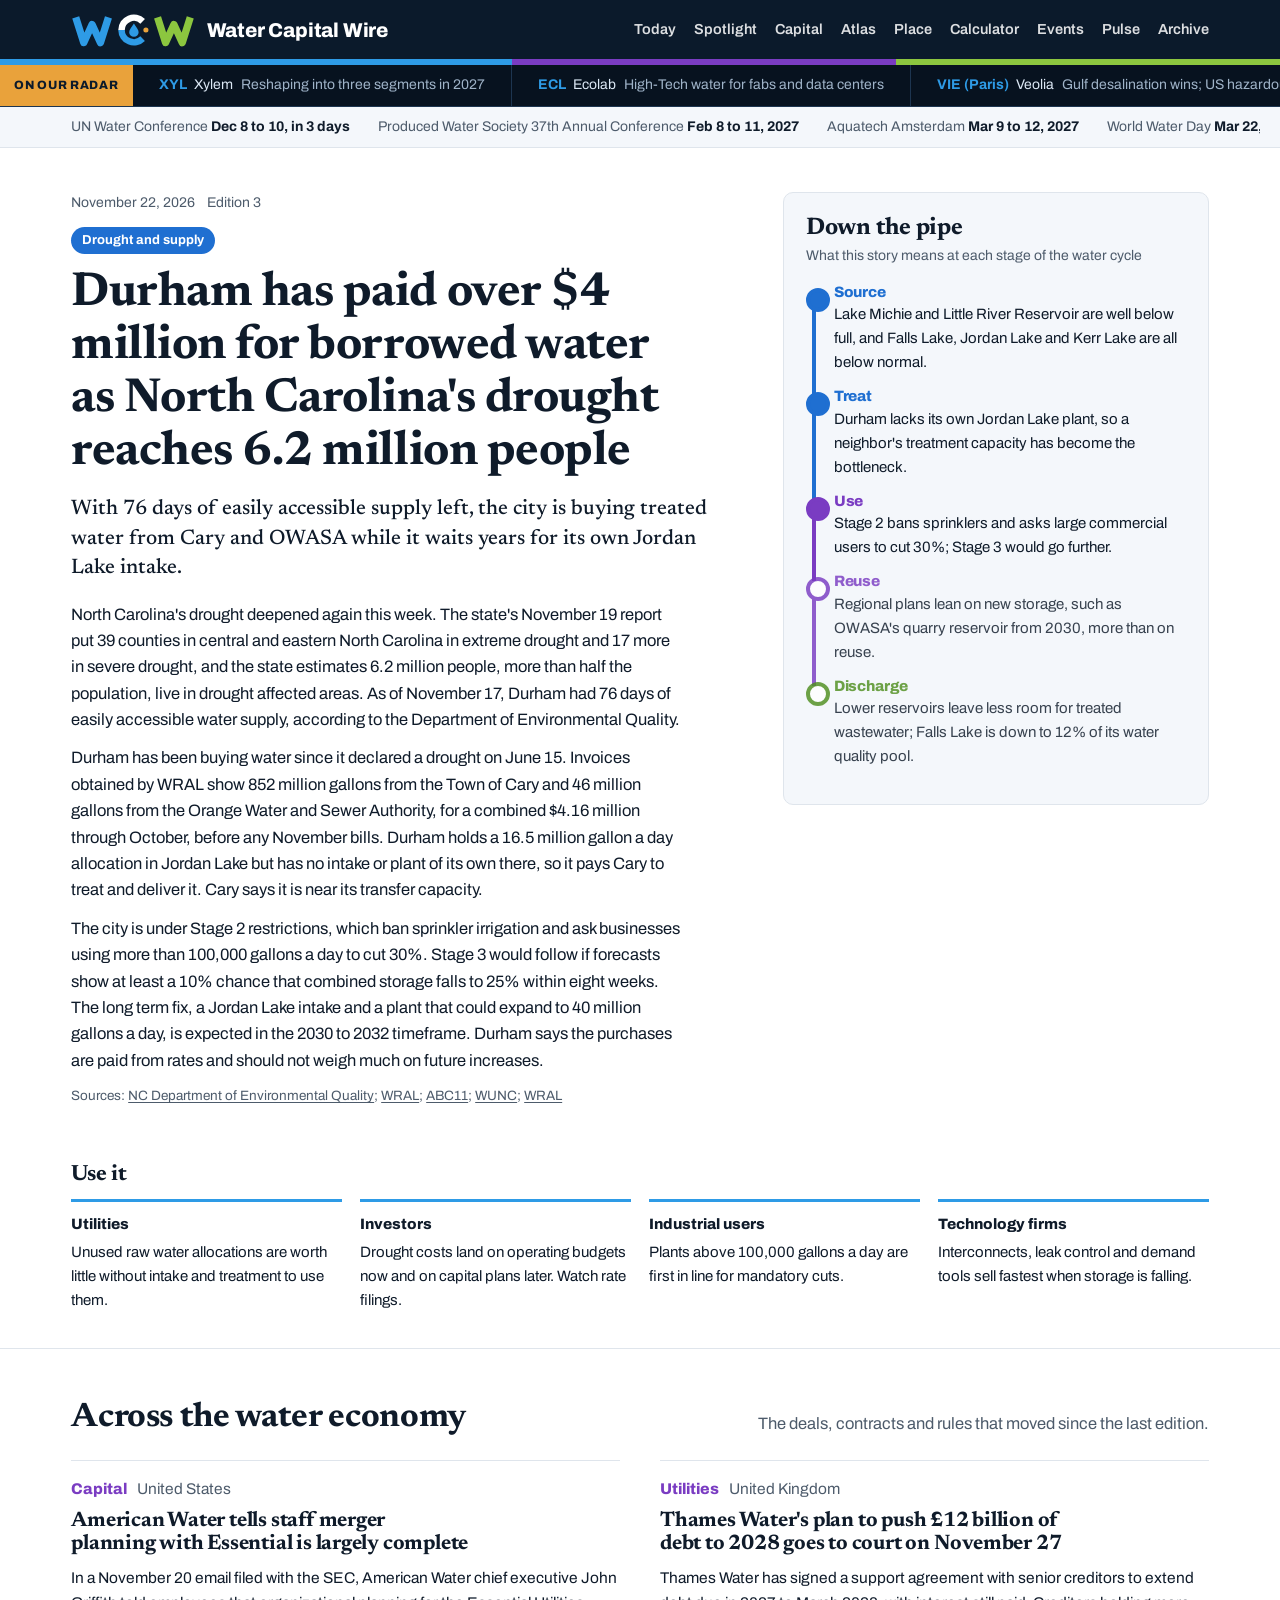
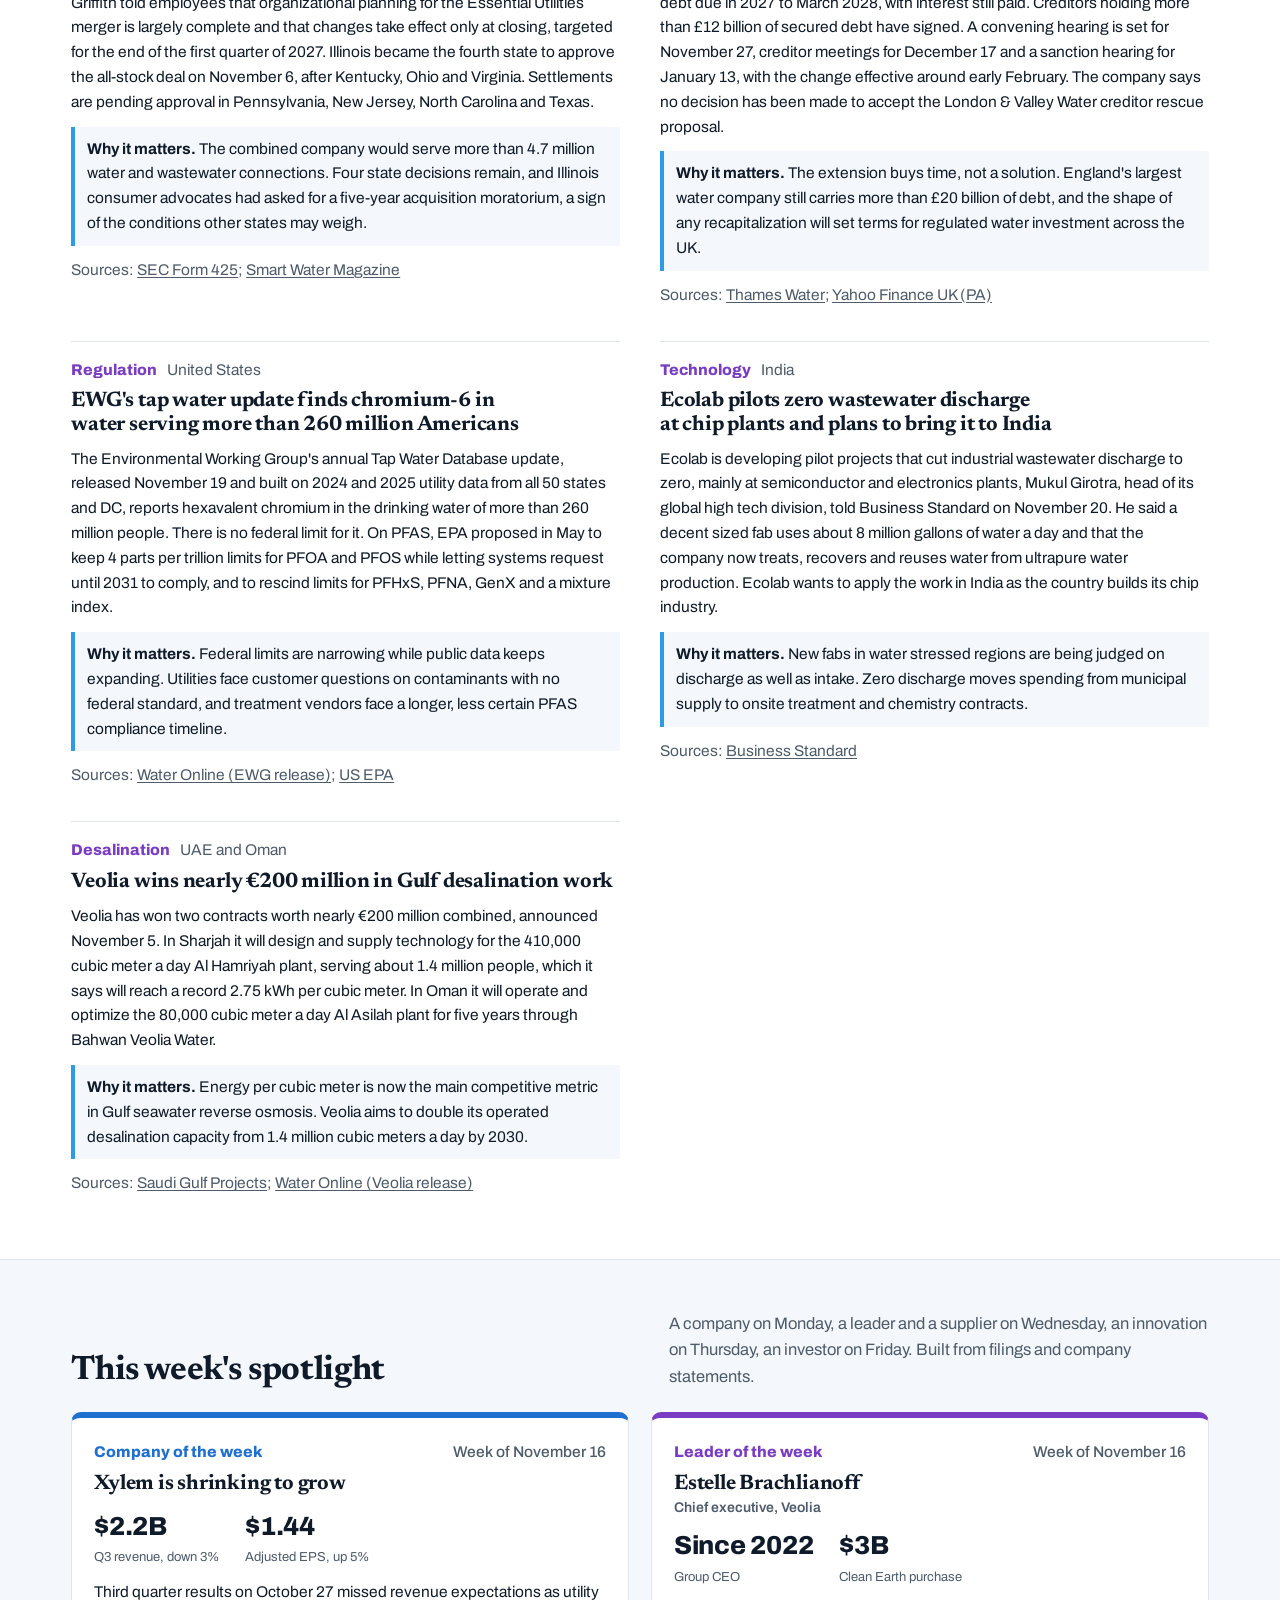
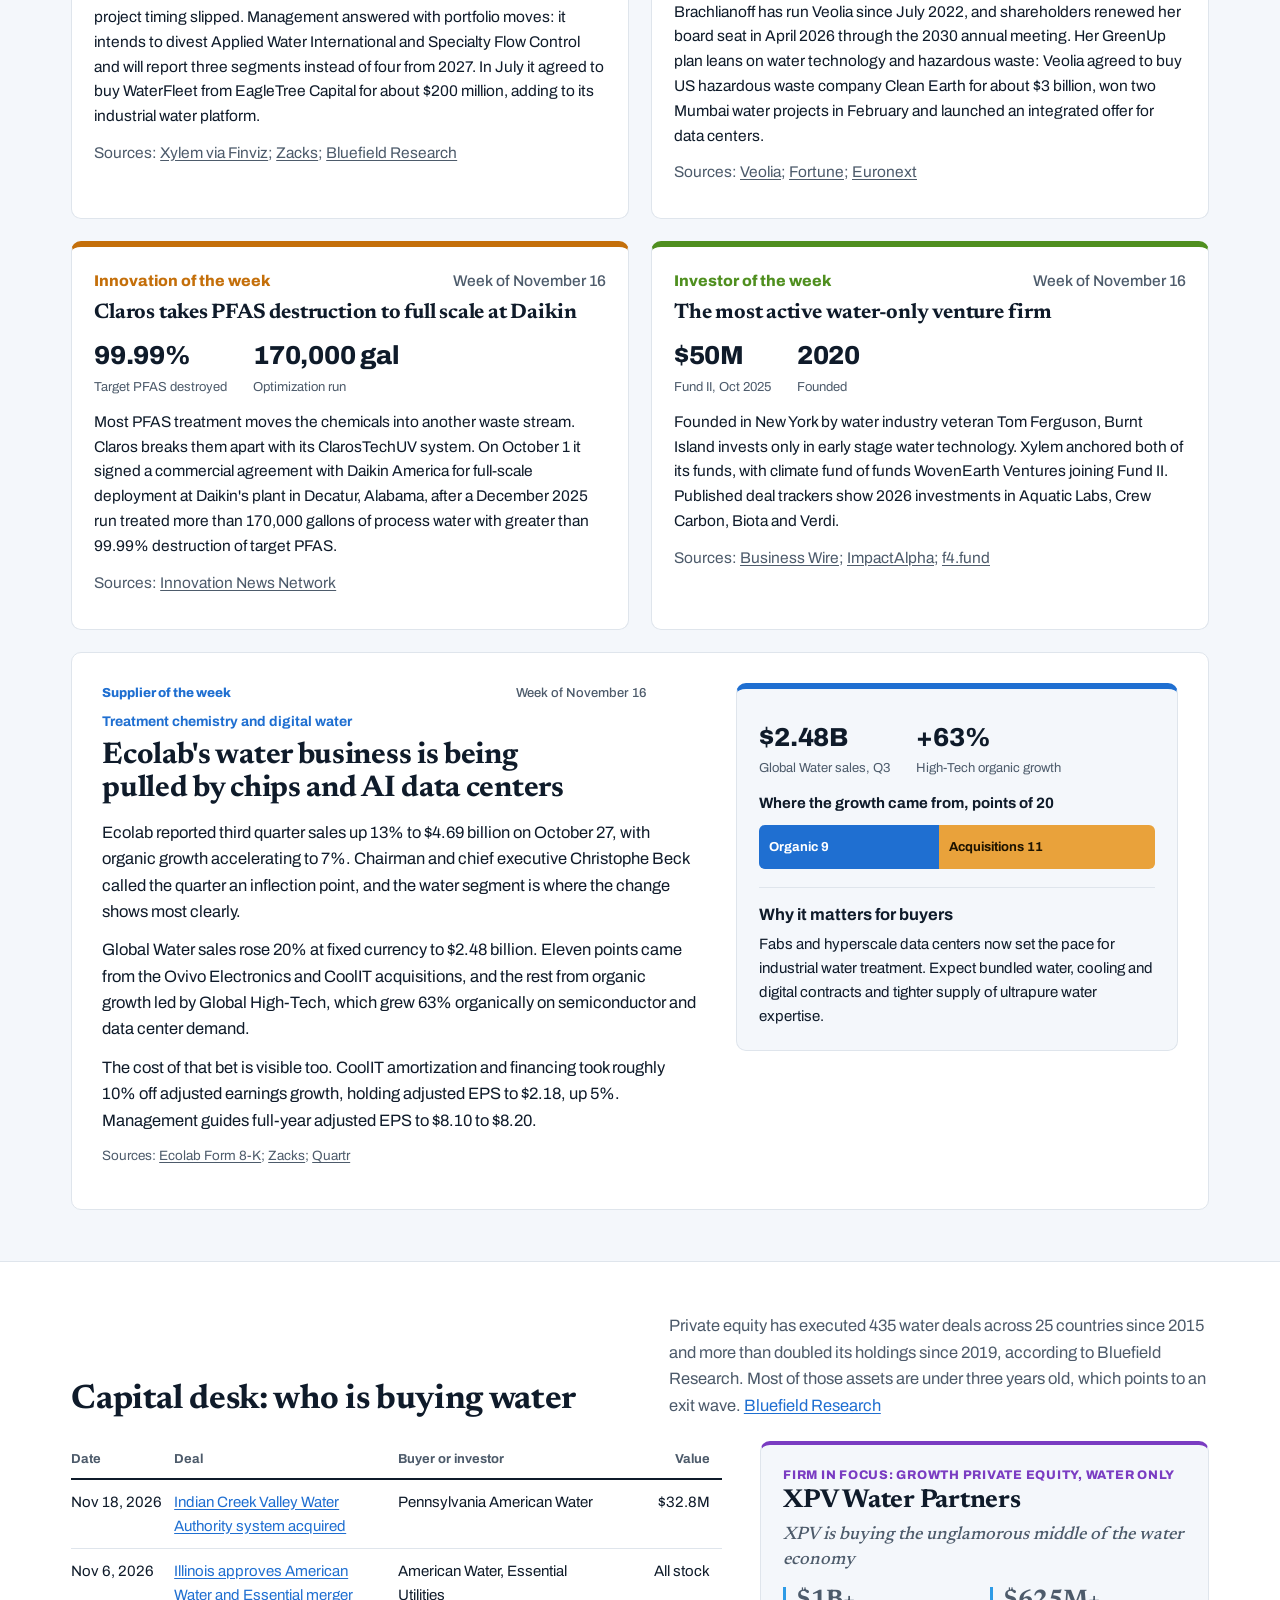
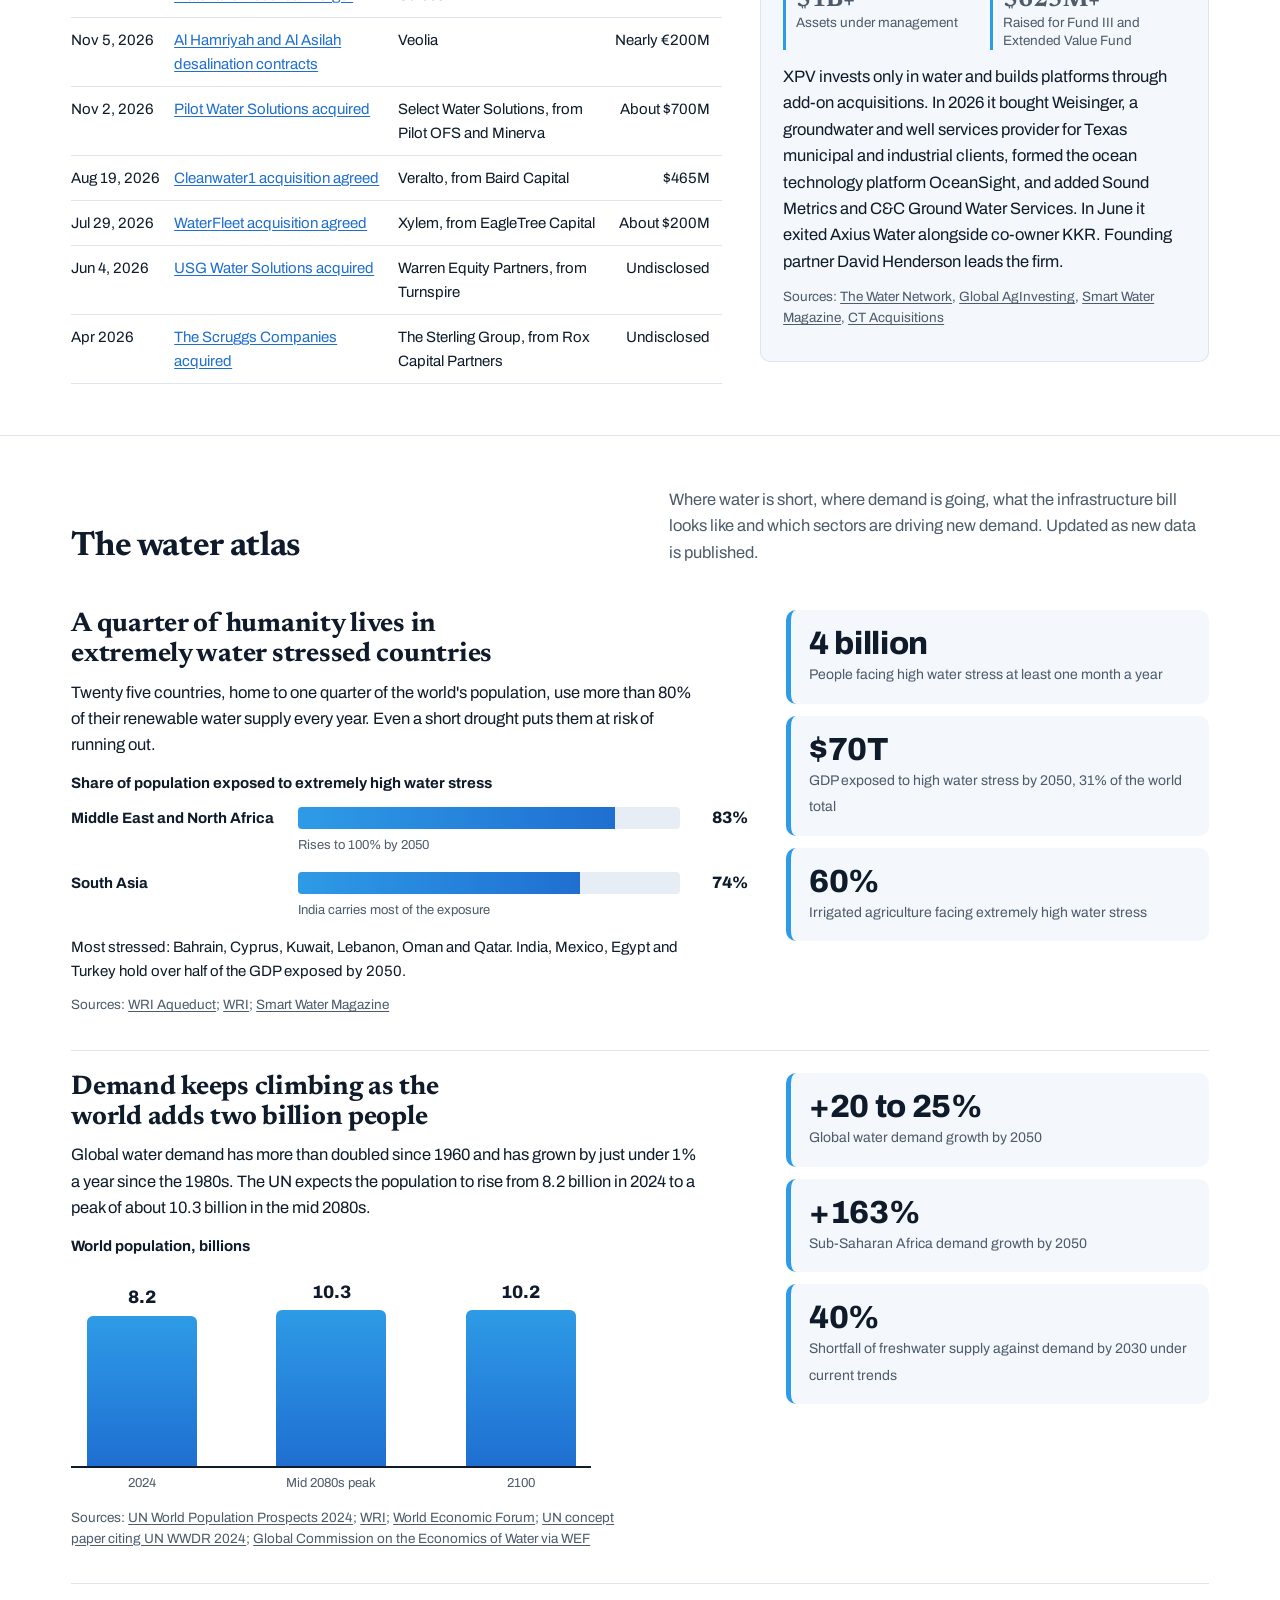
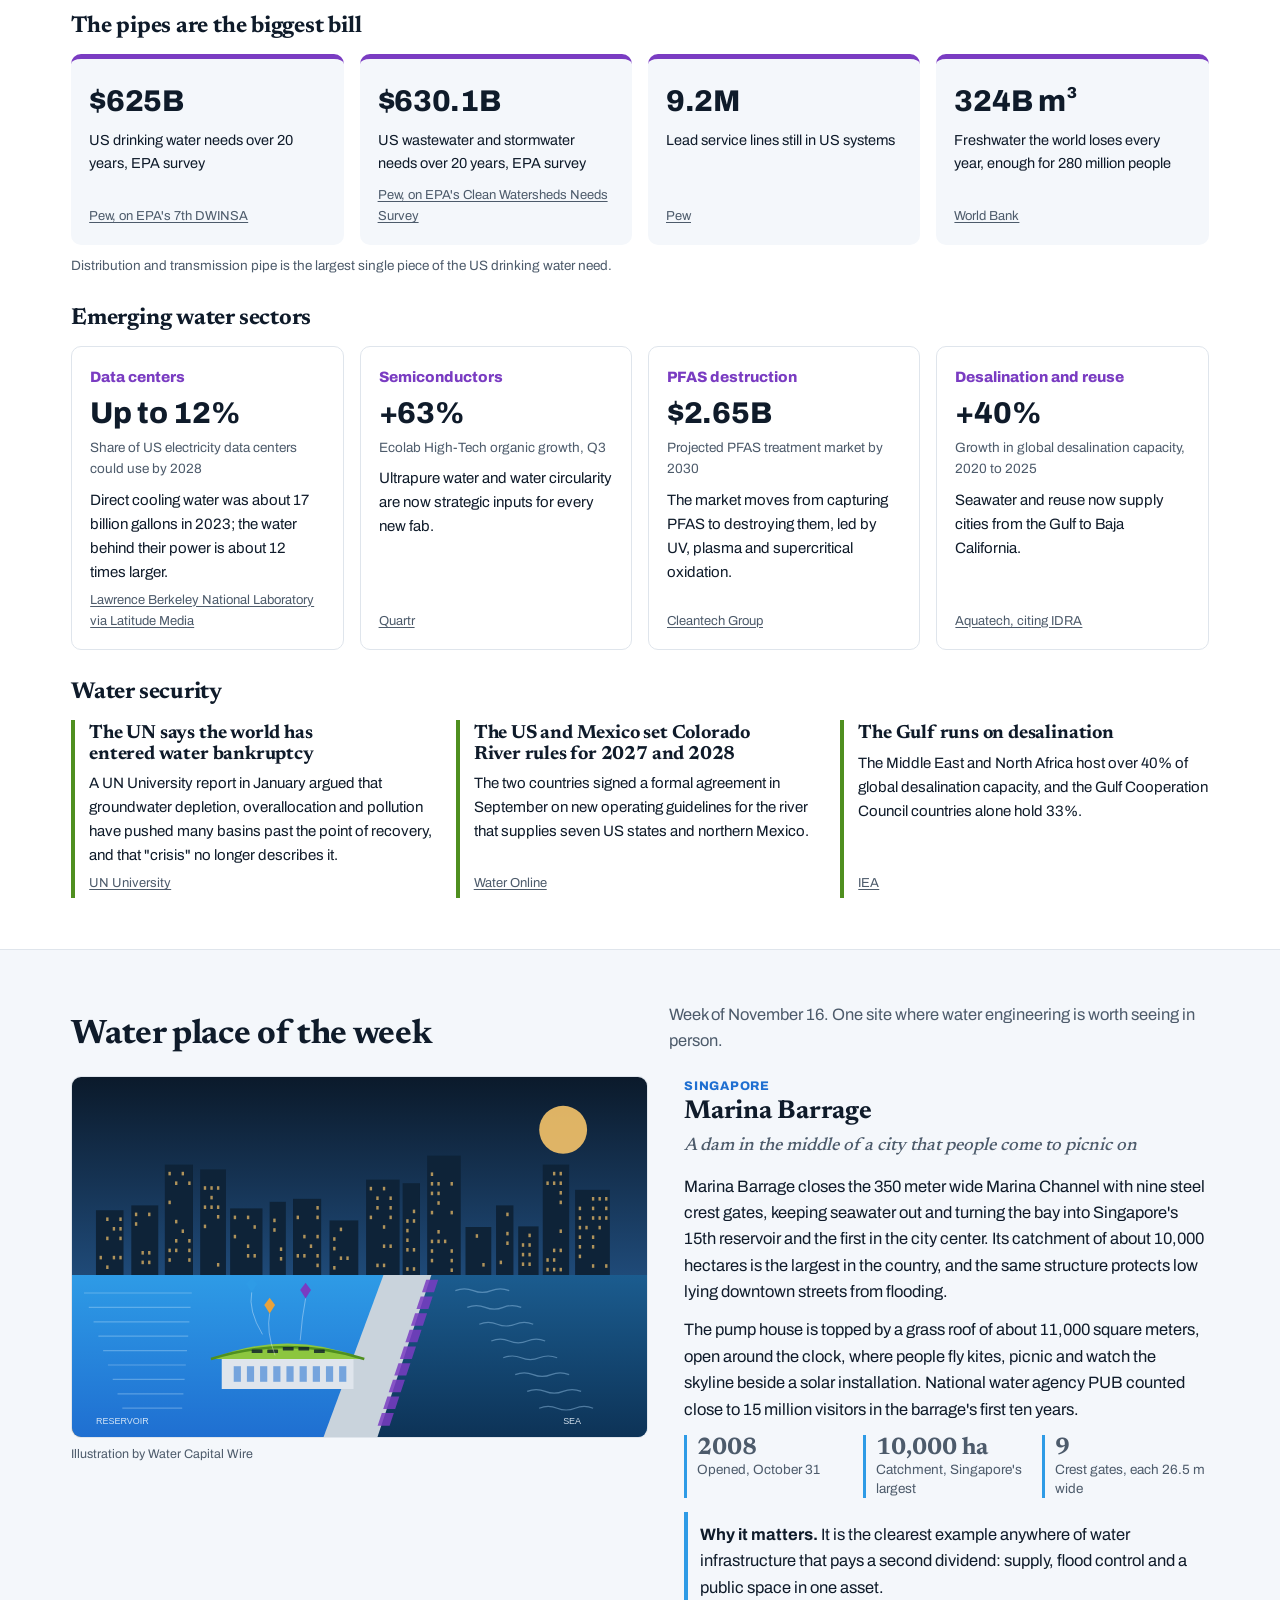
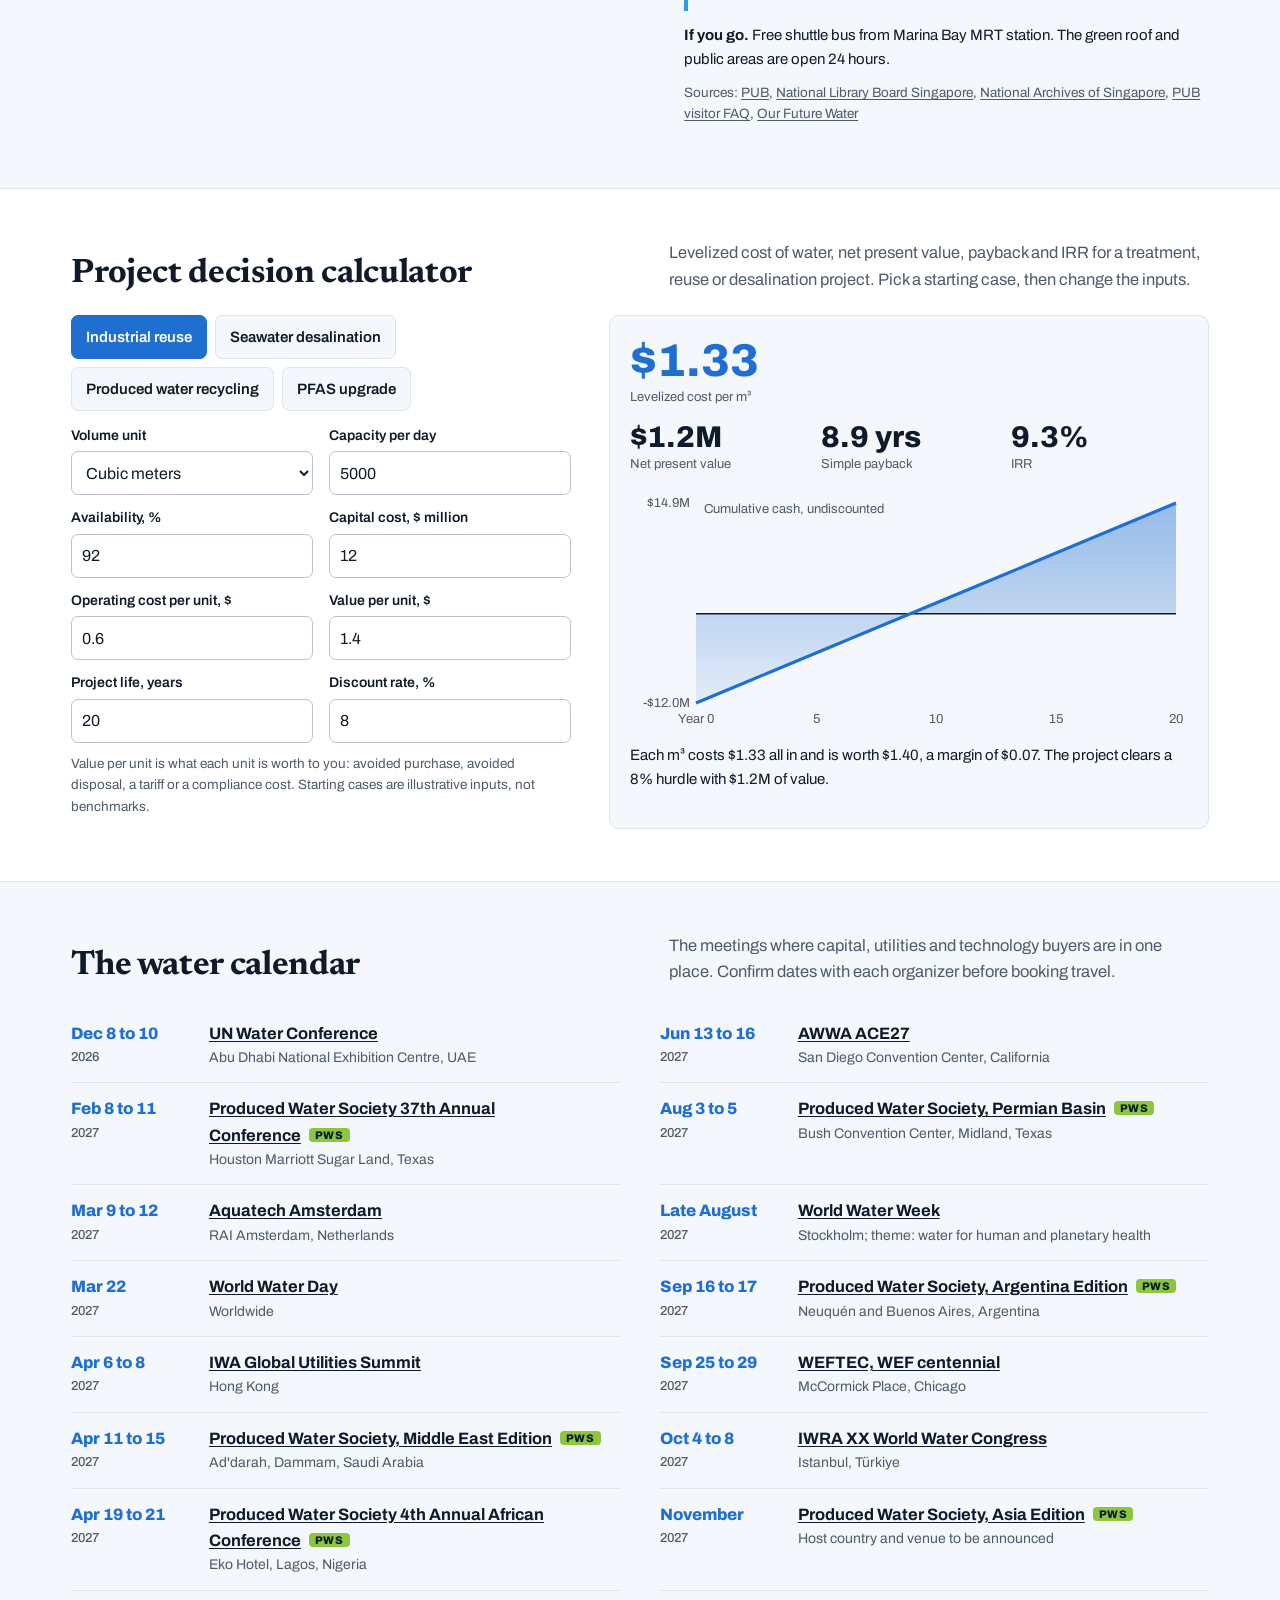
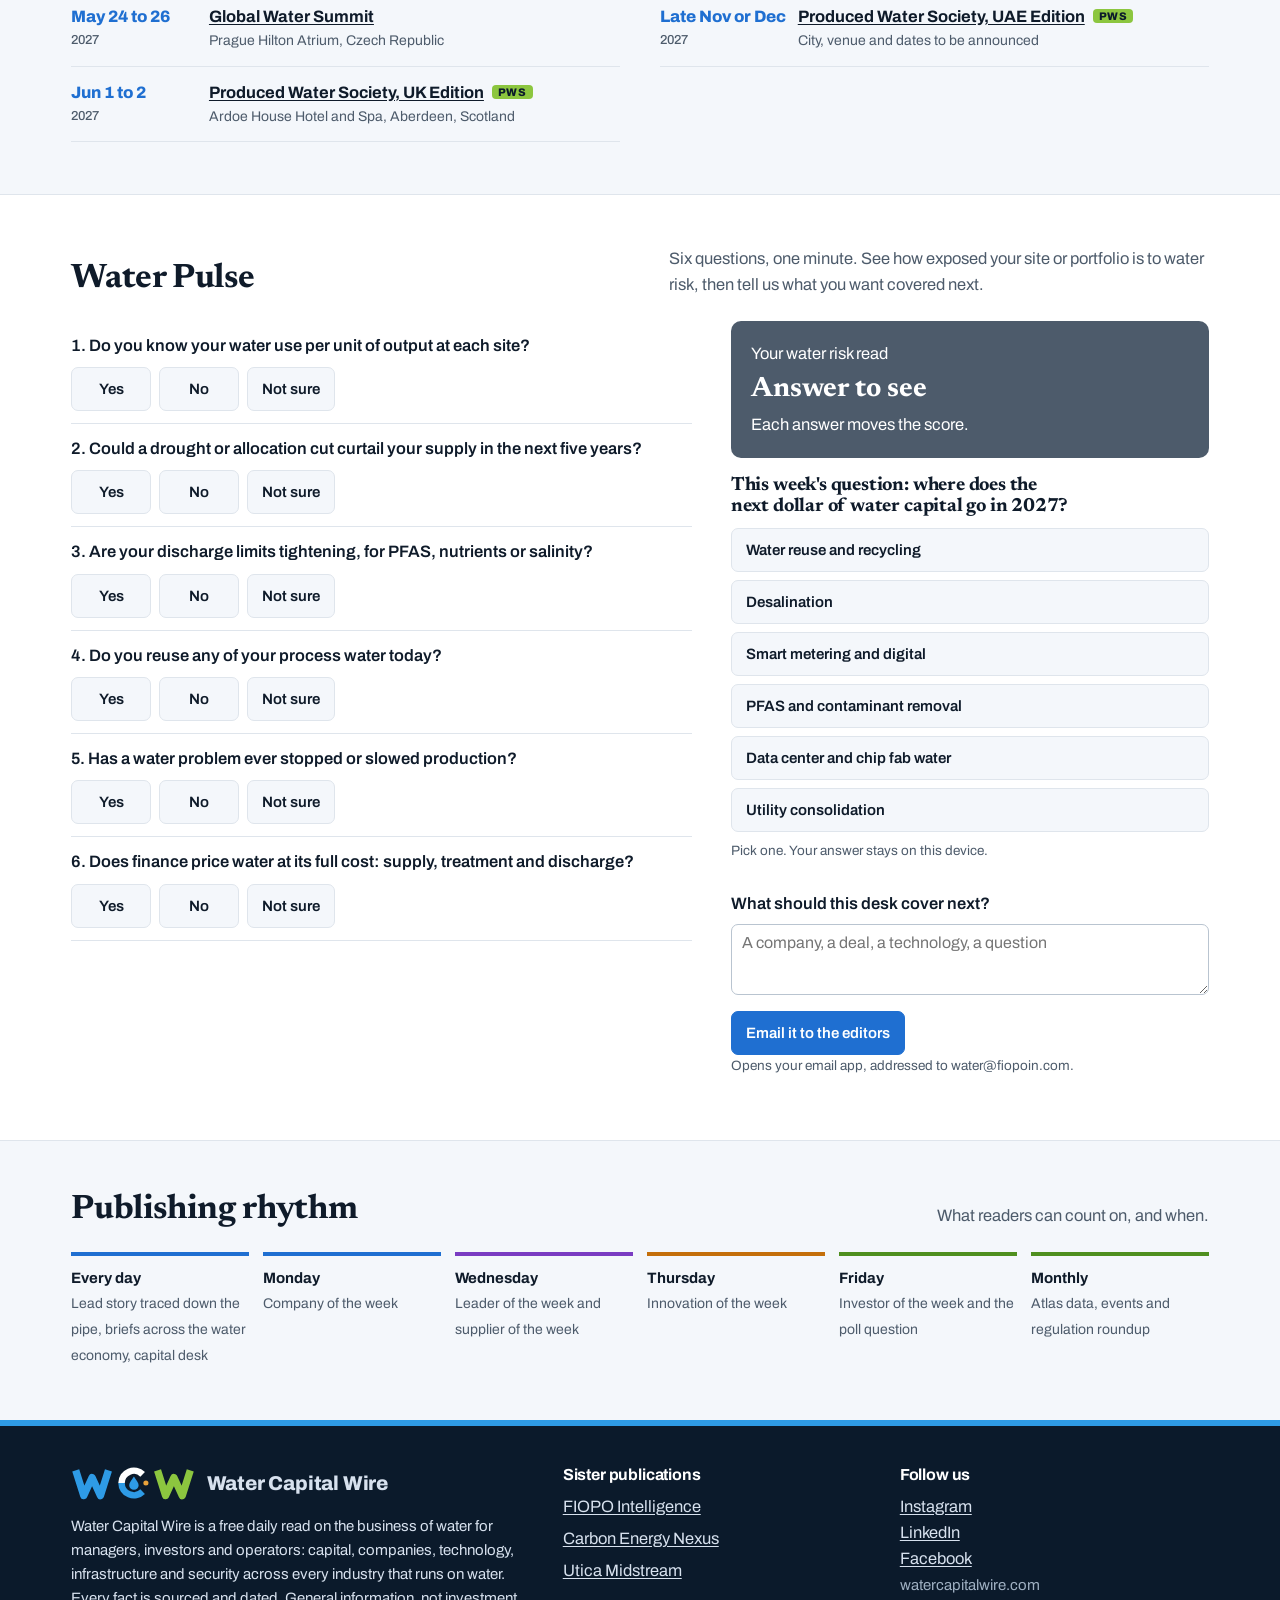
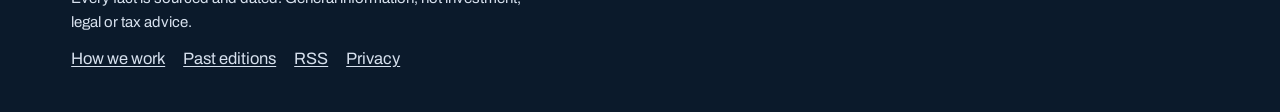
==== index.html @ 19c0c33d "Edition 2026-11-22: North Carolina drought and Durham's borrowed water Co-Authored-By: Claude Opus 5" ====
<!DOCTYPE html>
<html lang="en">
<head>
<meta charset="utf-8">
<meta name="viewport" content="width=device-width, initial-scale=1">
<meta http-equiv="Content-Security-Policy" content="default-src 'self'; script-src 'self'; style-src 'self' 'unsafe-inline'; img-src 'self' data:; font-src 'self'; connect-src 'self'; object-src 'none'; base-uri 'self'; form-action 'self' mailto:; upgrade-insecure-requests">
<meta name="referrer" content="strict-origin-when-cross-origin">
<title>Water Capital Wire: Water Business News, Capital, Technology and Water Security</title>
<meta name="description" content="North Carolina&#39;s drought now reaches 6.2 million people. Durham had 76 days of easily accessible water on November 17 and has paid more than $4 million for 898 million gallons bought from Cary and OWASA, because it has no plant of its own on Jordan Lake.">
<meta name="robots" content="index, follow, max-image-preview:large">
<link rel="canonical" href="https://watercapitalwire.com/">


<meta name="theme-color" content="#0b1a2b">
<meta property="og:type" content="article">
<meta property="og:site_name" content="Water Capital Wire">
<meta property="og:title" content="Durham has paid over $4 million for borrowed water as North Carolina&#39;s drought reaches 6.2 million people">
<meta property="og:description" content="North Carolina&#39;s drought now reaches 6.2 million people. Durham had 76 days of easily accessible water on November 17 and has paid more than $4 million for 898 million gallons bought from Cary and OWASA, because it has no plant of its own on Jordan Lake.">
<meta property="og:url" content="https://watercapitalwire.com/">
<meta property="og:image" content="https://watercapitalwire.com/social/2026-11-22.png">
<meta property="og:image:width" content="1080"><meta property="og:image:height" content="1350">
<meta property="article:published_time" content="2026-11-22T04:17:00-06:00">
<meta name="twitter:card" content="summary_large_image">
<meta name="twitter:title" content="Durham has paid over $4 million for borrowed water as North Carolina&#39;s drought reaches 6.2 million people">
<meta name="twitter:description" content="North Carolina&#39;s drought now reaches 6.2 million people. Durham had 76 days of easily accessible water on November 17 and has paid more than $4 million for 898 million gallons bought from Cary and OWASA, because it has no plant of its own on Jordan Lake.">
<meta name="twitter:image" content="https://watercapitalwire.com/social/2026-11-22.png">
<link rel="icon" type="image/svg+xml" href="brand/wcw-icon.svg">
<link rel="apple-touch-icon" href="brand/wcw-icon-180.png">
<link rel="alternate" type="application/rss+xml" title="Water Capital Wire" href="feed.xml">
<link rel="preload" href="assets/fonts/newsreader-latin-700-normal.woff2" as="font" type="font/woff2" crossorigin>
<link rel="preload" href="assets/fonts/archivo-latin-400-normal.woff2" as="font" type="font/woff2" crossorigin>
<link rel="stylesheet" href="assets/style.css?v=f85b350a">

<script type="application/ld+json">{"@context": "https://schema.org", "@graph": [{"@type": "NewsMediaOrganization", "@id": "https://watercapitalwire.com/#org", "name": "Water Capital Wire", "url": "https://watercapitalwire.com/", "logo": {"@type": "ImageObject", "url": "https://watercapitalwire.com/brand/wcw-icon-512.png", "width": 512, "height": 512}, "description": "A free daily read on the business of water for managers, investors and operators: capital, companies, technology, infrastructure and water security, with every fact sourced and dated.", "sameAs": ["https://www.instagram.com/watercapitalwire/", "https://www.linkedin.com/company/watercapitalwire/", "https://www.facebook.com/1468106023047747"]}, {"@type": "NewsArticle", "@id": "https://watercapitalwire.com/#article", "headline": "Durham has paid over $4 million for borrowed water as North Carolina's drought reaches 6.2 million people", "description": "North Carolina's drought now reaches 6.2 million people. Durham had 76 days of easily accessible water on November 17 and has paid more than $4 million for 898 million gallons bought from Cary and OWASA, because it has no plant of its own on Jordan Lake.", "url": "https://watercapitalwire.com/", "mainEntityOfPage": "https://watercapitalwire.com/", "image": ["https://watercapitalwire.com/social/2026-11-22.png"], "datePublished": "2026-11-22T04:17:00-06:00", "dateModified": "2026-11-22T04:17:00-06:00", "inLanguage": "en-US", "isAccessibleForFree": true, "articleSection": ["Drought and supply", "Capital", "Utilities", "Regulation", "Technology", "Desalination"], "author": {"@id": "https://watercapitalwire.com/#org"}, "publisher": {"@id": "https://watercapitalwire.com/#org"}}, {"@type": "Person", "name": "Estelle Brachlianoff", "jobTitle": "Chief executive, Veolia"}, {"@type": "WebSite", "@id": "https://watercapitalwire.com/#site", "name": "Water Capital Wire", "url": "https://watercapitalwire.com/", "publisher": {"@id": "https://watercapitalwire.com/#org"}, "inLanguage": "en-US"}]}</script>
</head>
<body>
<a class="skip" href="#main">Skip to content</a>
<header class="mast">
 <div class="wrap mast-in">
  <a class="logo" href="" aria-label="Water Capital Wire home"><img src="brand/wcw-mark-white.svg" alt="" width="124" height="34"><span>Water Capital Wire</span></a>
  <nav class="nav" aria-label="Main">
   <a href="#today">Today</a>
   <a href="#spotlight">Spotlight</a>
   <a href="#capital">Capital</a>
   <a href="#atlas">Atlas</a>
   <a href="#place">Place</a>
   <a href="#calculator">Calculator</a>
   <a href="#events">Events</a>
   <a href="#pulse">Pulse</a>
   <a href="archive/">Archive</a>
  </nav>
 </div>
 <div class="pipe" aria-hidden="true"></div>
</header>
<div class="ticker" aria-label="Water equities on our radar">
 <span class="tk-label">On our radar</span>
 <div class="tk-view"><div class="tk-track"><ul><li><b>XYL</b> Xylem<span>Reshaping into three segments in 2027</span></li><li><b>ECL</b> Ecolab<span>High-Tech water for fabs and data centers</span></li><li><b>VIE (Paris)</b> Veolia<span>Gulf desalination wins; US hazardous waste push</span></li><li><b>VLTO</b> Veralto<span>Cleanwater1 purchase expected to close in Q4</span></li><li><b>AWK</b> American Water Works<span>Essential merger: 4 states approved, close by Q1 2027</span></li><li><b>WTRG</b> Essential Utilities<span>Being acquired by American Water</span></li><li><b>HTO</b> H2O America<span>Texas expansion through Quadvest</span></li><li><b>CWT</b> California Water Service<span>Becomes Watermark Utilities on Nov 30</span></li><li><b>PNR</b> Pentair<span>Pool and water treatment</span></li><li><b>WTS</b> Watts Water<span>Flow control inside buildings</span></li><li><b>BMI</b> Badger Meter<span>Utility metering and software</span></li><li><b>MWA</b> Mueller Water Products<span>Aging network replacement</span></li><li><b>ERII</b> Energy Recovery<span>Pressure exchangers for reverse osmosis</span></li><li><b>6370 (Tokyo)</b> Kurita Water<span>Ultrapure water; new India joint venture</span></li><li><b>PHO, CGW, FIW</b> Water ETFs<span>Invesco and First Trust water baskets</span></li></ul><ul aria-hidden="true"><li><b>XYL</b> Xylem<span>Reshaping into three segments in 2027</span></li><li><b>ECL</b> Ecolab<span>High-Tech water for fabs and data centers</span></li><li><b>VIE (Paris)</b> Veolia<span>Gulf desalination wins; US hazardous waste push</span></li><li><b>VLTO</b> Veralto<span>Cleanwater1 purchase expected to close in Q4</span></li><li><b>AWK</b> American Water Works<span>Essential merger: 4 states approved, close by Q1 2027</span></li><li><b>WTRG</b> Essential Utilities<span>Being acquired by American Water</span></li><li><b>HTO</b> H2O America<span>Texas expansion through Quadvest</span></li><li><b>CWT</b> California Water Service<span>Becomes Watermark Utilities on Nov 30</span></li><li><b>PNR</b> Pentair<span>Pool and water treatment</span></li><li><b>WTS</b> Watts Water<span>Flow control inside buildings</span></li><li><b>BMI</b> Badger Meter<span>Utility metering and software</span></li><li><b>MWA</b> Mueller Water Products<span>Aging network replacement</span></li><li><b>ERII</b> Energy Recovery<span>Pressure exchangers for reverse osmosis</span></li><li><b>6370 (Tokyo)</b> Kurita Water<span>Ultrapure water; new India joint venture</span></li><li><b>PHO, CGW, FIW</b> Water ETFs<span>Invesco and First Trust water baskets</span></li></ul></div></div>
</div>
<div class="next" aria-label="Coming up">
 <div class="wrap next-in"><div><span>UN Water Conference</span> <strong data-start="2026-12-08">Dec 8 to 10</strong></div><div><span>Produced Water Society 37th Annual Conference</span> <strong>Feb 8 to 11, 2027</strong></div><div><span>Aquatech Amsterdam</span> <strong>Mar 9 to 12, 2027</strong></div><div><span>World Water Day</span> <strong>Mar 22, 2027</strong></div><div><span>IWA Global Utilities Summit</span> <strong>Apr 6 to 8, 2027</strong></div></div>
</div>

<main id="main">
<section id="today" class="wrap lead">
 <article class="story">
  <p class="meta">November 22, 2026<span>Edition 3</span></p>
  <p class="tag">Drought and supply</p>
  <h1>Durham has paid over $4 million for borrowed water as North Carolina&#39;s drought reaches 6.2 million people</h1>
  <p class="dek">With 76 days of easily accessible supply left, the city is buying treated water from Cary and OWASA while it waits years for its own Jordan Lake intake.</p>
  <p>North Carolina&#39;s drought deepened again this week. The state&#39;s November 19 report put 39 counties in central and eastern North Carolina in extreme drought and 17 more in severe drought, and the state estimates 6.2 million people, more than half the population, live in drought affected areas. As of November 17, Durham had 76 days of easily accessible water supply, according to the Department of Environmental Quality.</p><p>Durham has been buying water since it declared a drought on June 15. Invoices obtained by WRAL show 852 million gallons from the Town of Cary and 46 million gallons from the Orange Water and Sewer Authority, for a combined $4.16 million through October, before any November bills. Durham holds a 16.5 million gallon a day allocation in Jordan Lake but has no intake or plant of its own there, so it pays Cary to treat and deliver it. Cary says it is near its transfer capacity.</p><p>The city is under Stage 2 restrictions, which ban sprinkler irrigation and ask businesses using more than 100,000 gallons a day to cut 30%. Stage 3 would follow if forecasts show at least a 10% chance that combined storage falls to 25% within eight weeks. The long term fix, a Jordan Lake intake and a plant that could expand to 40 million gallons a day, is expected in the 2030 to 2032 timeframe. Durham says the purchases are paid from rates and should not weigh much on future increases.</p>
  <p class="src">Sources: <a href="https://www.deq.nc.gov/news/press-releases/2026/11/19/north-carolinians-encouraged-conserve-water-drought-deepens" rel="noopener">NC Department of Environmental Quality</a>; <a href="https://www.wral.com/news/investigates/durham-water-buying-supply-cary-november-2026/" rel="noopener">WRAL</a>; <a href="https://abc11.com/post/nc-drought-reaches-62-million-people-reservoirs-continue-drop/20056528" rel="noopener">ABC11</a>; <a href="https://www.wunc.org/environment/2026-11-12/as-drought-strains-triangle-water-supplies-municipalities-plan-for-the-future" rel="noopener">WUNC</a>; <a href="https://www.wral.com/news/local/durham-has-81-days-of-water-remaining-drought-continues-november-2026/" rel="noopener">WRAL</a></p>
 </article>
 <aside class="cycle" aria-label="Down the pipe">
  <h2>Down the pipe</h2>
  <p class="cyc-sub">What this story means at each stage of the water cycle</p>
  
  <div class="stop c-blue on"><h3>Source</h3><p>Lake Michie and Little River Reservoir are well below full, and Falls Lake, Jordan Lake and Kerr Lake are all below normal.</p></div>
  
  <div class="stop c-blue on"><h3>Treat</h3><p>Durham lacks its own Jordan Lake plant, so a neighbor&#39;s treatment capacity has become the bottleneck.</p></div>
  
  <div class="stop c-purple on"><h3>Use</h3><p>Stage 2 bans sprinklers and asks large commercial users to cut 30%; Stage 3 would go further.</p></div>
  
  <div class="stop c-purple"><h3>Reuse</h3><p>Regional plans lean on new storage, such as OWASA&#39;s quarry reservoir from 2030, more than on reuse.</p></div>
  
  <div class="stop c-green"><h3>Discharge</h3><p>Lower reservoirs leave less room for treated wastewater; Falls Lake is down to 12% of its water quality pool.</p></div>
  
 </aside>
</section>
<section class="wrap useit" aria-label="Use it">
 <h2>Use it</h2>
 <dl><div><dt>Utilities</dt><dd>Unused raw water allocations are worth little without intake and treatment to use them.</dd></div><div><dt>Investors</dt><dd>Drought costs land on operating budgets now and on capital plans later. Watch rate filings.</dd></div><div><dt>Industrial users</dt><dd>Plants above 100,000 gallons a day are first in line for mandatory cuts.</dd></div><div><dt>Technology firms</dt><dd>Interconnects, leak control and demand tools sell fastest when storage is falling.</dd></div></dl>
</section>

<section class="band" id="briefs">
 <div class="wrap">
  <div class="head"><h2>Across the water economy</h2><p>The deals, contracts and rules that moved since the last edition.</p></div>
  <div class="briefs">
  
  <article class="brief" id="money">
   <p class="bt"><span class="sec">Capital</span><span>United States</span></p>
   <h3>American Water tells staff merger planning with Essential is largely complete</h3>
   <p>In a November 20 email filed with the SEC, American Water chief executive John Griffith told employees that organizational planning for the Essential Utilities merger is largely complete and that changes take effect only at closing, targeted for the end of the first quarter of 2027. Illinois became the fourth state to approve the all-stock deal on November 6, after Kentucky, Ohio and Virginia. Settlements are pending approval in Pennsylvania, New Jersey, North Carolina and Texas.</p>
   <p class="why"><b>Why it matters.</b> The combined company would serve more than 4.7 million water and wastewater connections. Four state decisions remain, and Illinois consumer advocates had asked for a five-year acquisition moratorium, a sign of the conditions other states may weigh.</p>
   <p class="src">Sources: <a href="https://www.sec.gov/Archives/edgar/data/0000078128/000119312526470276/d349049d425.htm" rel="noopener">SEC Form 425</a>; <a href="https://smartwatermagazine.com/news/smart-water-magazine/illinois-regulator-approves-american-water-essential-utilities-merger-fourth-state-clearance" rel="noopener">Smart Water Magazine</a></p>
  </article>
  
  <article class="brief" id="world">
   <p class="bt"><span class="sec">Utilities</span><span>United Kingdom</span></p>
   <h3>Thames Water&#39;s plan to push £12 billion of debt to 2028 goes to court on November 27</h3>
   <p>Thames Water has signed a support agreement with senior creditors to extend debt due in 2027 to March 2028, with interest still paid. Creditors holding more than £12 billion of secured debt have signed. A convening hearing is set for November 27, creditor meetings for December 17 and a sanction hearing for January 13, with the change effective around early February. The company says no decision has been made to accept the London &amp; Valley Water creditor rescue proposal.</p>
   <p class="why"><b>Why it matters.</b> The extension buys time, not a solution. England&#39;s largest water company still carries more than £20 billion of debt, and the shape of any recapitalization will set terms for regulated water investment across the UK.</p>
   <p class="src">Sources: <a href="https://www.thameswater.co.uk/news/2026/nov/rp15-tsa-and-psl-announcement" rel="noopener">Thames Water</a>; <a href="https://uk.finance.yahoo.com/news/thames-water-unveils-proposals-push-083556530.html" rel="noopener">Yahoo Finance UK (PA)</a></p>
  </article>
  
  <article class="brief" id="contaminants">
   <p class="bt"><span class="sec">Regulation</span><span>United States</span></p>
   <h3>EWG&#39;s tap water update finds chromium-6 in water serving more than 260 million Americans</h3>
   <p>The Environmental Working Group&#39;s annual Tap Water Database update, released November 19 and built on 2024 and 2025 utility data from all 50 states and DC, reports hexavalent chromium in the drinking water of more than 260 million people. There is no federal limit for it. On PFAS, EPA proposed in May to keep 4 parts per trillion limits for PFOA and PFOS while letting systems request until 2031 to comply, and to rescind limits for PFHxS, PFNA, GenX and a mixture index.</p>
   <p class="why"><b>Why it matters.</b> Federal limits are narrowing while public data keeps expanding. Utilities face customer questions on contaminants with no federal standard, and treatment vendors face a longer, less certain PFAS compliance timeline.</p>
   <p class="src">Sources: <a href="https://www.wateronline.com/doc/ewg-tap-water-database-update-reveals-toxic-chemical-contamination-throughout-u-s-0001" rel="noopener">Water Online (EWG release)</a>; <a href="https://www.epa.gov/sdwa/proposed-pfoa-and-pfos-compliance-extension-rule" rel="noopener">US EPA</a></p>
  </article>
  
  <article class="brief" id="chips">
   <p class="bt"><span class="sec">Technology</span><span>India</span></p>
   <h3>Ecolab pilots zero wastewater discharge at chip plants and plans to bring it to India</h3>
   <p>Ecolab is developing pilot projects that cut industrial wastewater discharge to zero, mainly at semiconductor and electronics plants, Mukul Girotra, head of its global high tech division, told Business Standard on November 20. He said a decent sized fab uses about 8 million gallons of water a day and that the company now treats, recovers and reuses water from ultrapure water production. Ecolab wants to apply the work in India as the country builds its chip industry.</p>
   <p class="why"><b>Why it matters.</b> New fabs in water stressed regions are being judged on discharge as well as intake. Zero discharge moves spending from municipal supply to onsite treatment and chemistry contracts.</p>
   <p class="src">Sources: <a href="https://business-standard.com/amp/industry/news/working-on-zero-wastewater-discharge-projects-ecolab-s-mukul-girotra-126112001196_1.html" rel="noopener">Business Standard</a></p>
  </article>
  
  <article class="brief" id="desal">
   <p class="bt"><span class="sec">Desalination</span><span>UAE and Oman</span></p>
   <h3>Veolia wins nearly €200 million in Gulf desalination work</h3>
   <p>Veolia has won two contracts worth nearly €200 million combined, announced November 5. In Sharjah it will design and supply technology for the 410,000 cubic meter a day Al Hamriyah plant, serving about 1.4 million people, which it says will reach a record 2.75 kWh per cubic meter. In Oman it will operate and optimize the 80,000 cubic meter a day Al Asilah plant for five years through Bahwan Veolia Water.</p>
   <p class="why"><b>Why it matters.</b> Energy per cubic meter is now the main competitive metric in Gulf seawater reverse osmosis. Veolia aims to double its operated desalination capacity from 1.4 million cubic meters a day by 2030.</p>
   <p class="src">Sources: <a href="https://www.saudigulfprojects.com/2026/11/veolia-200-million-desalination-contracts-hamriyah-uae-al-asilah-oman/" rel="noopener">Saudi Gulf Projects</a>; <a href="https://www.wateronline.com/doc/desalination-veolia-strengthens-its-position-as-a-global-leader-with-major-contracts-in-the-middle-east-0001" rel="noopener">Water Online (Veolia release)</a></p>
  </article>
  
  </div>
 </div>
</section>


<section id="spotlight" class="band tint">
 <div class="wrap">
  <div class="head"><h2>This week's spotlight</h2><p>A company on Monday, a leader and a supplier on Wednesday, an innovation on Thursday, an investor on Friday. Built from filings and company statements.</p></div>
  <div class="grid2">
  
  
  <article class="card c-blue" id="company">
   <p class="k">Company of the week<span>Week of November 16</span></p>
   <h3>Xylem is shrinking to grow</h3>
   <div class="figs"><div><strong>$2.2B</strong>Q3 revenue, down 3%</div><div><strong>$1.44</strong>Adjusted EPS, up 5%</div></div>
   <p>Third quarter results on October 27 missed revenue expectations as utility project timing slipped. Management answered with portfolio moves: it intends to divest Applied Water International and Specialty Flow Control and will report three segments instead of four from 2027. In July it agreed to buy WaterFleet from EagleTree Capital for about $200 million, adding to its industrial water platform.</p>
   <p class="src">Sources: <a href="https://finviz.com/news/408570/xylem-reports-third-quarter-2026-results-and-announces-strategic-actions-to-accelerate-growth" rel="noopener">Xylem via Finviz</a>; <a href="https://www.zacks.com/stock/news/3016371/xylem-q3-earnings-miss-estimates-on-soft-metering-and-projects" rel="noopener">Zacks</a>; <a href="https://www.bluefieldresearch.com/?p=42277" rel="noopener">Bluefield Research</a></p>
  </article>
  
  
  <article class="card c-purple" id="leader">
   <p class="k">Leader of the week<span>Week of November 16</span></p>
   <h3>Estelle Brachlianoff<small>Chief executive, Veolia</small></h3>
   <div class="figs"><div><strong>Since 2022</strong>Group CEO</div><div><strong>$3B</strong>Clean Earth purchase</div></div>
   <p>Brachlianoff has run Veolia since July 2022, and shareholders renewed her board seat in April 2026 through the 2030 annual meeting. Her GreenUp plan leans on water technology and hazardous waste: Veolia agreed to buy US hazardous waste company Clean Earth for about $3 billion, won two Mumbai water projects in February and launched an integrated offer for data centers.</p>
   <p class="src">Sources: <a href="https://www.veolia.com/en/veolia-group/profile/board-of-directors" rel="noopener">Veolia</a>; <a href="https://fortune.com/ranking/most-powerful-women/2026/estelle-brachlianoff/" rel="noopener">Fortune</a>; <a href="https://live.euronext.com/en/products/equities/company-news/2026-02-26-veolia-strengthens-its-presence-india-two-unprecedent" rel="noopener">Euronext</a></p>
  </article>
  
  
  <article class="card c-orange" id="innovation">
   <p class="k">Innovation of the week<span>Week of November 16</span></p>
   <h3>Claros takes PFAS destruction to full scale at Daikin</h3>
   <div class="figs"><div><strong>99.99%</strong>Target PFAS destroyed</div><div><strong>170,000 gal</strong>Optimization run</div></div>
   <p>Most PFAS treatment moves the chemicals into another waste stream. Claros breaks them apart with its ClarosTechUV system. On October 1 it signed a commercial agreement with Daikin America for full-scale deployment at Daikin&#39;s plant in Decatur, Alabama, after a December 2025 run treated more than 170,000 gallons of process water with greater than 99.99% destruction of target PFAS.</p>
   <p class="src">Sources: <a href="https://www.innovationnewsnetwork.com/claros-technologies-turns-pfas-destruction-into-commercial-reality/74670/" rel="noopener">Innovation News Network</a></p>
  </article>
  
  
  <article class="card c-green" id="investor">
   <p class="k">Investor of the week<span>Week of November 16</span></p>
   <h3>The most active water-only venture firm</h3>
   <div class="figs"><div><strong>$50M</strong>Fund II, Oct 2025</div><div><strong>2020</strong>Founded</div></div>
   <p>Founded in New York by water industry veteran Tom Ferguson, Burnt Island invests only in early stage water technology. Xylem anchored both of its funds, with climate fund of funds WovenEarth Ventures joining Fund II. Published deal trackers show 2026 investments in Aquatic Labs, Crew Carbon, Biota and Verdi.</p>
   <p class="src">Sources: <a href="https://www.businesswire.com/news/home/20251022551885/en" rel="noopener">Business Wire</a>; <a href="https://impactalpha.com/?p=121489" rel="noopener">ImpactAlpha</a>; <a href="https://f4.fund/firms/burnt-island-ventures" rel="noopener">f4.fund</a></p>
  </article>
  
  </div>
  
  <div class="sup" id="supplier">
   <article>
    <p class="k c-blue">Supplier of the week<span>Week of November 16</span></p>
    <p class="supk">Treatment chemistry and digital water</p>
    <h3>Ecolab&#39;s water business is being pulled by chips and AI data centers</h3>
    <p>Ecolab reported third quarter sales up 13% to $4.69 billion on October 27, with organic growth accelerating to 7%. Chairman and chief executive Christophe Beck called the quarter an inflection point, and the water segment is where the change shows most clearly.</p><p>Global Water sales rose 20% at fixed currency to $2.48 billion. Eleven points came from the Ovivo Electronics and CoolIT acquisitions, and the rest from organic growth led by Global High-Tech, which grew 63% organically on semiconductor and data center demand.</p><p>The cost of that bet is visible too. CoolIT amortization and financing took roughly 10% off adjusted earnings growth, holding adjusted EPS to $2.18, up 5%. Management guides full-year adjusted EPS to $8.10 to $8.20.</p>
    <p class="src">Sources: <a href="https://www.sec.gov/Archives/edgar/data/0000031462/000162828026067418/ecl_ex99x1.htm" rel="noopener">Ecolab Form 8-K</a>; <a href="https://www.zacks.com/stock/news/3016401/ecolab-q3-earnings-in-line-with-estimates-revenues-increase-yy" rel="noopener">Zacks</a>; <a href="https://quartr.com/events/ecolab-ecl-q3-2026_3eHQ1294" rel="noopener">Quartr</a></p>
   </article>
   <div class="supfig">
    <div class="figs"><div><strong>$2.48B</strong>Global Water sales, Q3</div><div><strong>+63%</strong>High-Tech organic growth</div></div>
    
    <p class="sl">Where the growth came from, points of 20</p>
    <div class="stackbar"><span class="s1" style="flex:9">Organic 9</span><span class="s2" style="flex:11">Acquisitions 11</span></div>
    
    <div class="why2"><b>Why it matters for buyers</b><p>Fabs and hyperscale data centers now set the pace for industrial water treatment. Expect bundled water, cooling and digital contracts and tighter supply of ultrapure water expertise.</p></div>
   </div>
  </div>
 </div>
</section>

<section id="capital" class="band">
 <div class="wrap">
  <div class="head"><h2>Capital desk: who is buying water</h2><p>Private equity has executed 435 water deals across 25 countries since 2015 and more than doubled its holdings since 2019, according to Bluefield Research. Most of those assets are under three years old, which points to an exit wave. <a href="https://www.bluefieldresearch.com/?p=39315" rel="noopener">Bluefield Research</a></p></div>
  <div class="two">
   <div class="scroll"><table class="stack">
    <thead><tr><th scope="col">Date</th><th scope="col">Deal</th><th scope="col">Buyer or investor</th><th scope="col" class="r">Value</th></tr></thead>
    <tbody><tr><td class="nowrap" data-l="Date">Nov 18, 2026</td><td data-l="Deal"><a href="https://finviz.com/news/424949/pennsylvania-american-water-completes-acquisition-of-the-indian-creek-valley-water-authority-water-system" rel="noopener">Indian Creek Valley Water Authority system acquired</a></td><td data-l="Buyer">Pennsylvania American Water</td><td class="r nowrap" data-l="Value">$32.8M</td></tr><tr><td class="nowrap" data-l="Date">Nov 6, 2026</td><td data-l="Deal"><a href="https://smartwatermagazine.com/news/smart-water-magazine/illinois-regulator-approves-american-water-essential-utilities-merger-fourth-state-clearance" rel="noopener">Illinois approves American Water and Essential merger</a></td><td data-l="Buyer">American Water, Essential Utilities</td><td class="r nowrap" data-l="Value">All stock</td></tr><tr><td class="nowrap" data-l="Date">Nov 5, 2026</td><td data-l="Deal"><a href="https://www.saudigulfprojects.com/2026/11/veolia-200-million-desalination-contracts-hamriyah-uae-al-asilah-oman/" rel="noopener">Al Hamriyah and Al Asilah desalination contracts</a></td><td data-l="Buyer">Veolia</td><td class="r nowrap" data-l="Value">Nearly €200M</td></tr><tr><td class="nowrap" data-l="Date">Nov 2, 2026</td><td data-l="Deal"><a href="https://smartwatermagazine.com/news/smart-water-magazine/select-water-closes-us700m-purchase-of-delaware-basin-produced-water-firm-pilot" rel="noopener">Pilot Water Solutions acquired</a></td><td data-l="Buyer">Select Water Solutions, from Pilot OFS and Minerva</td><td class="r nowrap" data-l="Value">About $700M</td></tr><tr><td class="nowrap" data-l="Date">Aug 19, 2026</td><td data-l="Deal"><a href="https://www.thedeal.com/scoops-exclusives/veralto-wins-auction-for-baird-capitals-cleanwater1/" rel="noopener">Cleanwater1 acquisition agreed</a></td><td data-l="Buyer">Veralto, from Baird Capital</td><td class="r nowrap" data-l="Value">$465M</td></tr><tr><td class="nowrap" data-l="Date">Jul 29, 2026</td><td data-l="Deal"><a href="https://www.bluefieldresearch.com/?p=42277" rel="noopener">WaterFleet acquisition agreed</a></td><td data-l="Buyer">Xylem, from EagleTree Capital</td><td class="r nowrap" data-l="Value">About $200M</td></tr><tr><td class="nowrap" data-l="Date">Jun 4, 2026</td><td data-l="Deal"><a href="https://www.pulse.bot/b2b-growth/deals/warren-equity-acquires-usg-water-solutions-from-turnspire-83a1384f-f41a-4ff2-a736-c6253edf5458/" rel="noopener">USG Water Solutions acquired</a></td><td data-l="Buyer">Warren Equity Partners, from Turnspire</td><td class="r nowrap" data-l="Value">Undisclosed</td></tr><tr><td class="nowrap" data-l="Date">Apr 2026</td><td data-l="Deal"><a href="https://briefglance.com/articles/private-equity-flows-into-water-sterling-acquires-scruggs-platform" rel="noopener">The Scruggs Companies acquired</a></td><td data-l="Buyer">The Sterling Group, from Rox Capital Partners</td><td class="r nowrap" data-l="Value">Undisclosed</td></tr></tbody>
   </table></div>
   <aside class="firmspot">
    <p class="kick">Firm in focus: Growth private equity, water only</p>
    <h3>XPV Water Partners</h3>
    <p class="sub">XPV is buying the unglamorous middle of the water economy</p>
    <div class="figs"><div><b>$1B+</b><span>Assets under management</span></div><div><b>$625M+</b><span>Raised for Fund III and Extended Value Fund</span></div></div>
    <p>XPV invests only in water and builds platforms through add-on acquisitions. In 2026 it bought Weisinger, a groundwater and well services provider for Texas municipal and industrial clients, formed the ocean technology platform OceanSight, and added Sound Metrics and C&amp;C Ground Water Services. In June it exited Axius Water alongside co-owner KKR. Founding partner David Henderson leads the firm.</p>
    <p class="src">Sources: <a href="https://thewaternetwork.com/article-FfV/xpv-water-partners-surpasses-us-1-billion-in-assets-under-management-NK8nG1gCt3irsElIuFQo0Q" rel="noopener">The Water Network</a>, <a href="https://globalaginvesting.com/?p=10841" rel="noopener">Global AgInvesting</a>, <a href="https://smartwatermagazine.com/news/smart-water-magazine/xpv-water-partners-invests-weisinger-incorporated-drive-growth-water" rel="noopener">Smart Water Magazine</a>, <a href="https://ctacquisitions.com/directory/xpv-water-partners/" rel="noopener">CT Acquisitions</a></p>
   </aside>
  </div>
 </div>
</section>


<section id="atlas" class="band atlas">
 <div class="wrap">
  <div class="head"><h2>The water atlas</h2><p>Where water is short, where demand is going, what the infrastructure bill looks like and which sectors are driving new demand. Updated as new data is published.</p></div>

  <div class="at-row">
   <div>
    <h3>A quarter of humanity lives in extremely water stressed countries</h3>
    <p>Twenty five countries, home to one quarter of the world&#39;s population, use more than 80% of their renewable water supply every year. Even a short drought puts them at risk of running out.</p>
    <p class="sl">Share of population exposed to extremely high water stress</p>
    <div class="bars"><div class="bar"><span class="bl">Middle East and North Africa</span><span class="bt2"><i style="width:83%"></i></span><span class="bv">83%</span><span class="bn">Rises to 100% by 2050</span></div><div class="bar"><span class="bl">South Asia</span><span class="bt2"><i style="width:74%"></i></span><span class="bv">74%</span><span class="bn">India carries most of the exposure</span></div></div>
    <p class="hot">Most stressed: Bahrain, Cyprus, Kuwait, Lebanon, Oman and Qatar. India, Mexico, Egypt and Turkey hold over half of the GDP exposed by 2050.</p>
    <p class="src">Sources: <a href="https://www.wri.org/insights/highest-water-stressed-countries" rel="noopener">WRI Aqueduct</a>; <a href="https://www.wri.org/insights/17-countries-home-one-quarter-worlds-population-face-extremely-high-water-stress" rel="noopener">WRI</a>; <a href="https://smartwatermagazine.com/news/world-resources-institute-wri/25-countries-housing-one-quarter-population-face-extremely-high" rel="noopener">Smart Water Magazine</a></p>
   </div>
   <div class="factcol"><div class="fact"><strong>4 billion</strong><span>People facing high water stress at least one month a year</span></div><div class="fact"><strong>$70T</strong><span>GDP exposed to high water stress by 2050, 31% of the world total</span></div><div class="fact"><strong>60%</strong><span>Irrigated agriculture facing extremely high water stress</span></div></div>
  </div>

  <div class="at-row">
   <div>
    <h3>Demand keeps climbing as the world adds two billion people</h3>
    <p>Global water demand has more than doubled since 1960 and has grown by just under 1% a year since the 1980s. The UN expects the population to rise from 8.2 billion in 2024 to a peak of about 10.3 billion in the mid 2080s.</p>
    <p class="sl">World population, billions</p>
    
    <div class="pop"><div class="pc"><span class="pv">8.2</span><span class="pb" style="height:79.6%"></span><span class="py">2024</span></div><div class="pc"><span class="pv">10.3</span><span class="pb" style="height:100.0%"></span><span class="py">Mid 2080s peak</span></div><div class="pc"><span class="pv">10.2</span><span class="pb" style="height:99.0%"></span><span class="py">2100</span></div></div>
    <p class="src">Sources: <a href="https://population.un.org/WPP/Publications/Files/WPP2024_Key-Messages.pdf" rel="noopener">UN World Population Prospects 2024</a>; <a href="https://www.wri.org/insights/17-countries-home-one-quarter-worlds-population-face-extremely-high-water-stress" rel="noopener">WRI</a>; <a href="https://www.weforum.org/stories/2023/08/countries-extremely-high-water-stress/" rel="noopener">World Economic Forum</a>; <a href="https://sdgs.un.org/sites/default/files/2026-09/26-01371%20ATT%20Concept%20Paper%20UNWC_IDB.pdf" rel="noopener">UN concept paper citing UN WWDR 2024</a>; <a href="https://www.weforum.org/stories/2023/03/global-freshwater-demand-will-exceed-supply-40-by-2030-experts-warn/" rel="noopener">Global Commission on the Economics of Water via WEF</a></p>
   </div>
   <div class="factcol"><div class="fact"><strong>+20 to 25%</strong><span>Global water demand growth by 2050</span></div><div class="fact"><strong>+163%</strong><span>Sub-Saharan Africa demand growth by 2050</span></div><div class="fact"><strong>40%</strong><span>Shortfall of freshwater supply against demand by 2030 under current trends</span></div></div>
  </div>

  <h3 class="h3s">The pipes are the biggest bill</h3>
  <div class="infra"><div><strong>$625B</strong><span>US drinking water needs over 20 years, EPA survey</span><a href="https://www.pew.org/en/research-and-analysis/articles/2023/09/25/more-federal-funding-needed-to-improve-drinking-water-epa-study-finds" rel="noopener">Pew, on EPA&#39;s 7th DWINSA</a></div><div><strong>$630.1B</strong><span>US wastewater and stormwater needs over 20 years, EPA survey</span><a href="https://www.pew.org/pl/research-and-analysis/articles/2024/09/05/water-system-upgrades-could-require-more-than-$1-trillion-over-next-20-years" rel="noopener">Pew, on EPA&#39;s Clean Watersheds Needs Survey</a></div><div><strong>9.2M</strong><span>Lead service lines still in US systems</span><a href="https://www.pew.org/ru/research-and-analysis/articles/2023/09/25/more-federal-funding-needed-to-improve-drinking-water-epa-study-finds" rel="noopener">Pew</a></div><div><strong>324B m³</strong><span>Freshwater the world loses every year, enough for 280 million people</span><a href="https://www.worldbank.org/en/news/press-release/2025/11/04/world-annual-fresh-water-losses-could-supply-280-million-people" rel="noopener">World Bank</a></div></div>
  <p class="note">Distribution and transmission pipe is the largest single piece of the US drinking water need.</p>

  <h3 class="h3s" id="sectors">Emerging water sectors</h3>
  <div class="sectors"><div><p class="sn">Data centers</p><strong>Up to 12%</strong><span class="sfl">Share of US electricity data centers could use by 2028</span><p>Direct cooling water was about 17 billion gallons in 2023; the water behind their power is about 12 times larger.</p><a href="https://www.latitudemedia.com/news/data-centers-hidden-water-footprint-is-linked-to-the-grid/" rel="noopener">Lawrence Berkeley National Laboratory via Latitude Media</a></div><div><p class="sn">Semiconductors</p><strong>+63%</strong><span class="sfl">Ecolab High-Tech organic growth, Q3</span><p>Ultrapure water and water circularity are now strategic inputs for every new fab.</p><a href="https://quartr.com/events/ecolab-ecl-q3-2026_3eHQ1294" rel="noopener">Quartr</a></div><div><p class="sn">PFAS destruction</p><strong>$2.65B</strong><span class="sfl">Projected PFAS treatment market by 2030</span><p>The market moves from capturing PFAS to destroying them, led by UV, plasma and supercritical oxidation.</p><a href="https://cleantech.com/release/pfas-destruction-technologies-see-surge-in-innovation-and-investment/" rel="noopener">Cleantech Group</a></div><div><p class="sn">Desalination and reuse</p><strong>+40%</strong><span class="sfl">Growth in global desalination capacity, 2020 to 2025</span><p>Seawater and reuse now supply cities from the Gulf to Baja California.</p><a href="https://www.aquatechtrade.com/news/desalination/energy-efficient-desalination-continues-to-drive-water-security-strategies" rel="noopener">Aquatech, citing IDRA</a></div></div>

  <h3 class="h3s" id="security">Water security</h3>
  <div class="secu"><div><h4>The UN says the world has entered water bankruptcy</h4><p>A UN University report in January argued that groundwater depletion, overallocation and pollution have pushed many basins past the point of recovery, and that &#34;crisis&#34; no longer describes it.</p><a href="https://unu.edu/inweh/news/world-enters-era-of-global-water-bankruptcy" rel="noopener">UN University</a></div><div><h4>The US and Mexico set Colorado River rules for 2027 and 2028</h4><p>The two countries signed a formal agreement in September on new operating guidelines for the river that supplies seven US states and northern Mexico.</p><a href="https://www.wateronline.com/hub/bucket/HomeLatestHeadlines?page=10" rel="noopener">Water Online</a></div><div><h4>The Gulf runs on desalination</h4><p>The Middle East and North Africa host over 40% of global desalination capacity, and the Gulf Cooperation Council countries alone hold 33%.</p><a href="https://www.iea.org/commentaries/wired-for-water-how-electrification-is-transforming-desalination" rel="noopener">IEA</a></div></div>
 </div>
</section>

<section id="place" class="band tint place">
 <div class="wrap">
  <div class="head"><h2>Water place of the week</h2><p>Week of November 16. One site where water engineering is worth seeing in person.</p></div>
  <div class="pl">
   <figure><img src="assets/art/marina-barrage.svg" width="960" height="600" alt="Illustration of Marina Barrage: a gated dam separating a city reservoir from the sea, with a grass roof and skyline behind" loading="lazy"><figcaption>Illustration by Water Capital Wire</figcaption></figure>
   <div>
    <p class="kick">Singapore</p>
    <h3>Marina Barrage</h3>
    <p class="sub">A dam in the middle of a city that people come to picnic on</p>
    <p>Marina Barrage closes the 350 meter wide Marina Channel with nine steel crest gates, keeping seawater out and turning the bay into Singapore&#39;s 15th reservoir and the first in the city center. Its catchment of about 10,000 hectares is the largest in the country, and the same structure protects low lying downtown streets from flooding.</p><p>The pump house is topped by a grass roof of about 11,000 square meters, open around the clock, where people fly kites, picnic and watch the skyline beside a solar installation. National water agency PUB counted close to 15 million visitors in the barrage&#39;s first ten years.</p>
    <div class="figs three"><div><b>2008</b><span>Opened, October 31</span></div><div><b>10,000 ha</b><span>Catchment, Singapore&#39;s largest</span></div><div><b>9</b><span>Crest gates, each 26.5 m wide</span></div></div>
    <p class="why"><b>Why it matters.</b> It is the clearest example anywhere of water infrastructure that pays a second dividend: supply, flood control and a public space in one asset.</p>
    <p class="visit"><b>If you go.</b> Free shuttle bus from Marina Bay MRT station. The green roof and public areas are open 24 hours.</p>
    <p class="src">Sources: <a href="https://pub.gov.sg/public/places-of-interest/marina-barrage" rel="noopener">PUB</a>, <a href="https://eresources.nlb.gov.sg/infopedia/articles/SIP_1388_2008-11-22.html" rel="noopener">National Library Board Singapore</a>, <a href="https://www.nas.gov.sg/archivesonline/data/pdfdoc/20180213011/MB10%20media%20release.pdf" rel="noopener">National Archives of Singapore</a>, <a href="https://info.pub.gov.sg/marinabarrage/faqs" rel="noopener">PUB visitor FAQ</a>, <a href="https://medium.com/our-future-water/singapores-marina-barrage-turns-10-88a44dc69b4" rel="noopener">Our Future Water</a></p>
   </div>
  </div>
 </div>
</section>

<section id="calculator" class="band">
 <div class="wrap">
  <div class="head"><h2>Project decision calculator</h2><p>Levelized cost of water, net present value, payback and IRR for a treatment, reuse or desalination project. Pick a starting case, then change the inputs.</p></div>
  <div class="calc">
   <div>
    <div class="presets" id="presets"><button type="button" data-p="0" class="on">Industrial reuse</button><button type="button" data-p="1">Seawater desalination</button><button type="button" data-p="2">Produced water recycling</button><button type="button" data-p="3">PFAS upgrade</button></div>
    <div class="ctl">
     <label for="unit">Volume unit<select id="unit"><option value="m3">Cubic meters</option><option value="kgal">Thousand US gallons</option><option value="bbl">Barrels</option></select></label>
     <label for="cap">Capacity per day<input id="cap" type="number" min="0" step="any" value="5000"></label>
     <label for="avail">Availability, %<input id="avail" type="number" min="0" max="100" step="any" value="92"></label>
     <label for="capex">Capital cost, $ million<input id="capex" type="number" min="0" step="any" value="12"></label>
     <label for="opex">Operating cost per unit, $<input id="opex" type="number" min="0" step="any" value="0.6"></label>
     <label for="val">Value per unit, $<input id="val" type="number" min="0" step="any" value="1.4"></label>
     <label for="life">Project life, years<input id="life" type="number" min="1" step="1" value="20"></label>
     <label for="rate">Discount rate, %<input id="rate" type="number" min="0" step="any" value="8"></label>
    </div>
    <p class="note">Value per unit is what each unit is worth to you: avoided purchase, avoided disposal, a tariff or a compliance cost. Starting cases are illustrative inputs, not benchmarks.</p>
   </div>
   <div class="out" aria-live="polite">
    <div class="big">
     <div class="main"><strong id="lcow">$1.33</strong>Levelized cost per <span class="u">m³</span></div>
     <div><strong id="npv">$1.2M</strong>Net present value</div>
     <div><strong id="pay">8.9 yrs</strong>Simple payback</div>
     <div><strong id="irr">9.3%</strong>IRR</div>
    </div>
    <div class="fig" id="cf"><svg id="cfs" role="img" aria-label="Cumulative cash position by year"></svg></div>
    <p class="verdict" id="verdict"></p>
   </div>
  </div>
 </div>
</section>

<section id="events" class="band tint">
 <div class="wrap">
  <div class="head"><h2>The water calendar</h2><p>The meetings where capital, utilities and technology buyers are in one place. Confirm dates with each organizer before booking travel.</p></div>
  <ul class="events"><li><div class="d">Dec 8 to 10<small>2026</small></div><div><a href="https://sdgs.un.org/conferences/water2026" rel="noopener"><b>UN Water Conference</b></a><span>Abu Dhabi National Exhibition Centre, UAE</span></div></li><li><div class="d">Feb 8 to 11<small>2027</small></div><div><a href="https://producedwatersociety.com/annual-events/" rel="noopener"><b>Produced Water Society 37th Annual Conference</b></a><em class="pws">PWS</em><span>Houston Marriott Sugar Land, Texas</span></div></li><li><div class="d">Mar 9 to 12<small>2027</small></div><div><a href="https://www.aquatechtrade.com/amsterdam" rel="noopener"><b>Aquatech Amsterdam</b></a><span>RAI Amsterdam, Netherlands</span></div></li><li><div class="d">Mar 22<small>2027</small></div><div><a href="https://www.unwater.org/" rel="noopener"><b>World Water Day</b></a><span>Worldwide</span></div></li><li><div class="d">Apr 6 to 8<small>2027</small></div><div><a href="https://www.iwa-network.org/events/iwa-global-utilities-summit" rel="noopener"><b>IWA Global Utilities Summit</b></a><span>Hong Kong</span></div></li><li><div class="d">Apr 11 to 15<small>2027</small></div><div><a href="https://producedwatersociety.com/calendar/" rel="noopener"><b>Produced Water Society, Middle East Edition</b></a><em class="pws">PWS</em><span>Ad&#39;darah, Dammam, Saudi Arabia</span></div></li><li><div class="d">Apr 19 to 21<small>2027</small></div><div><a href="https://producedwatersociety.com/4th-annual-african-conference/" rel="noopener"><b>Produced Water Society 4th Annual African Conference</b></a><em class="pws">PWS</em><span>Eko Hotel, Lagos, Nigeria</span></div></li><li><div class="d">May 24 to 26<small>2027</small></div><div><a href="https://www.watermeetsmoney.com/venue" rel="noopener"><b>Global Water Summit</b></a><span>Prague Hilton Atrium, Czech Republic</span></div></li><li><div class="d">Jun 1 to 2<small>2027</small></div><div><a href="https://producedwatersociety.com/calendar/" rel="noopener"><b>Produced Water Society, UK Edition</b></a><em class="pws">PWS</em><span>Ardoe House Hotel and Spa, Aberdeen, Scotland</span></div></li><li><div class="d">Jun 13 to 16<small>2027</small></div><div><a href="https://ace.awwa.org/" rel="noopener"><b>AWWA ACE27</b></a><span>San Diego Convention Center, California</span></div></li><li><div class="d">Aug 3 to 5<small>2027</small></div><div><a href="https://producedwatersociety.com/calendar/" rel="noopener"><b>Produced Water Society, Permian Basin</b></a><em class="pws">PWS</em><span>Bush Convention Center, Midland, Texas</span></div></li><li><div class="d">Late August<small>2027</small></div><div><a href="https://siwi.org/news/world-water-week-2026-what-five-days-in-stockholm-told-us-about-the-future-of-water" rel="noopener"><b>World Water Week</b></a><span>Stockholm; theme: water for human and planetary health</span></div></li><li><div class="d">Sep 16 to 17<small>2027</small></div><div><a href="https://producedwatersociety.com/calendar/" rel="noopener"><b>Produced Water Society, Argentina Edition</b></a><em class="pws">PWS</em><span>Neuquén and Buenos Aires, Argentina</span></div></li><li><div class="d">Sep 25 to 29<small>2027</small></div><div><a href="https://www.weftec.org" rel="noopener"><b>WEFTEC, WEF centennial</b></a><span>McCormick Place, Chicago</span></div></li><li><div class="d">Oct 4 to 8<small>2027</small></div><div><a href="https://www.iwra.org/iwra-xx-world-water-congress-2027" rel="noopener"><b>IWRA XX World Water Congress</b></a><span>Istanbul, Türkiye</span></div></li><li><div class="d">November<small>2027</small></div><div><a href="https://producedwatersociety.com/calendar/" rel="noopener"><b>Produced Water Society, Asia Edition</b></a><em class="pws">PWS</em><span>Host country and venue to be announced</span></div></li><li><div class="d">Late Nov or Dec<small>2027</small></div><div><a href="https://producedwatersociety.com/calendar/" rel="noopener"><b>Produced Water Society, UAE Edition</b></a><em class="pws">PWS</em><span>City, venue and dates to be announced</span></div></li></ul>
 </div>
</section>

<section id="pulse" class="band">
 <div class="wrap">
  <div class="head"><h2>Water Pulse</h2><p>Six questions, one minute. See how exposed your site or portfolio is to water risk, then tell us what you want covered next.</p></div>
  <div class="pulse">
   <div id="quiz">
    
    <div class="q"><p>1. Do you know your water use per unit of output at each site?</p><div class="opts" data-q="0"><button type="button" data-a="0">Yes</button><button type="button" data-a="1">No</button><button type="button" data-a="2">Not sure</button></div></div>
    
    <div class="q"><p>2. Could a drought or allocation cut curtail your supply in the next five years?</p><div class="opts" data-q="1"><button type="button" data-a="0">Yes</button><button type="button" data-a="1">No</button><button type="button" data-a="2">Not sure</button></div></div>
    
    <div class="q"><p>3. Are your discharge limits tightening, for PFAS, nutrients or salinity?</p><div class="opts" data-q="2"><button type="button" data-a="0">Yes</button><button type="button" data-a="1">No</button><button type="button" data-a="2">Not sure</button></div></div>
    
    <div class="q"><p>4. Do you reuse any of your process water today?</p><div class="opts" data-q="3"><button type="button" data-a="0">Yes</button><button type="button" data-a="1">No</button><button type="button" data-a="2">Not sure</button></div></div>
    
    <div class="q"><p>5. Has a water problem ever stopped or slowed production?</p><div class="opts" data-q="4"><button type="button" data-a="0">Yes</button><button type="button" data-a="1">No</button><button type="button" data-a="2">Not sure</button></div></div>
    
    <div class="q"><p>6. Does finance price water at its full cost: supply, treatment and discharge?</p><div class="opts" data-q="5"><button type="button" data-a="0">Yes</button><button type="button" data-a="1">No</button><button type="button" data-a="2">Not sure</button></div></div>
    
   </div>
   <div class="side">
    <div class="score" id="score"><span>Your water risk read</span><strong id="tier">Answer to see</strong><span id="tiertext">Each answer moves the score.</span></div>
    <div class="poll">
     <h3>This week's question: where does the next dollar of water capital go in 2027?</h3>
     <div id="poll"><button type="button">Water reuse and recycling</button><button type="button">Desalination</button><button type="button">Smart metering and digital</button><button type="button">PFAS and contaminant removal</button><button type="button">Data center and chip fab water</button><button type="button">Utility consolidation</button></div>
     <p class="small" id="pollmsg">Pick one. Your answer stays on this device.</p>
    </div>
    <form id="fb" class="fb" action="#" novalidate data-mail="water@fiopoin.com">
     <label for="fbt">What should this desk cover next?</label>
     <textarea id="fbt" rows="3" placeholder="A company, a deal, a technology, a question"></textarea>
     <button class="go" type="submit">Email it to the editors</button>
     <p class="small" id="fbmsg">Opens your email app, addressed to water@fiopoin.com.</p>
    </form>
   </div>
  </div>
 </div>
</section>

<section class="band tint">
 <div class="wrap">
  <div class="head"><h2>Publishing rhythm</h2><p>What readers can count on, and when.</p></div>
  <div class="rhythm">
   <div class="c-blue"><b>Every day</b><span>Lead story traced down the pipe, briefs across the water economy, capital desk</span></div>
   <div class="c-blue"><b>Monday</b><span>Company of the week</span></div>
   <div class="c-purple"><b>Wednesday</b><span>Leader of the week and supplier of the week</span></div>
   <div class="c-orange"><b>Thursday</b><span>Innovation of the week</span></div>
   <div class="c-green"><b>Friday</b><span>Investor of the week and the poll question</span></div>
   <div class="c-green"><b>Monthly</b><span>Atlas data, events and regulation roundup</span></div>
  </div>
 </div>
</section>
</main>
<footer class="foot">
 <div class="wrap cols">
  <div>
   <a class="logo" href="" aria-label="Water Capital Wire home"><img src="brand/wcw-mark-white.svg" alt="" width="124" height="34"><span>Water Capital Wire</span></a>
   <p>Water Capital Wire is a free daily read on the business of water for managers, investors and operators: capital, companies, technology, infrastructure and security across every industry that runs on water. Every fact is sourced and dated. General information, not investment, legal or tax advice.</p>
   <nav aria-label="Footer"><a href="method.html">How we work</a><a href="archive/">Past editions</a><a href="feed.xml">RSS</a><a href="privacy.html">Privacy</a></nav>
  </div>
  <div>
   <h2>Sister publications</h2>
   <a href="https://fiopoin.com/">FIOPO Intelligence</a>
   <a href="https://carbonenergynexus.com/">Carbon Energy Nexus</a>
   <a href="https://uticamidstream.com/">Utica Midstream</a>
  </div>
  <div>
   <h2>Follow us</h2><ul class="follow"><li><a href="https://www.instagram.com/watercapitalwire/" rel="noopener">Instagram</a></li><li><a href="https://www.linkedin.com/company/watercapitalwire/" rel="noopener">LinkedIn</a></li><li><a href="https://www.facebook.com/1468106023047747" rel="noopener">Facebook</a></li></ul>
   <p class="small">watercapitalwire.com</p>
  </div>
 </div>
</footer>
<script src="assets/app.js?v=f85b350a" defer></script>
</body>
</html>
---- assets/style.css ----
@font-face{font-family:"Archivo";font-weight:400;font-display:swap;src:url(fonts/archivo-latin-400-normal.woff2) format("woff2")}
@font-face{font-family:"Archivo";font-weight:500;font-display:swap;src:url(fonts/archivo-latin-500-normal.woff2) format("woff2")}
@font-face{font-family:"Archivo";font-weight:600;font-display:swap;src:url(fonts/archivo-latin-600-normal.woff2) format("woff2")}
@font-face{font-family:"Archivo";font-weight:700;font-display:swap;src:url(fonts/archivo-latin-700-normal.woff2) format("woff2")}
@font-face{font-family:"Archivo";font-weight:800;font-display:swap;src:url(fonts/archivo-latin-800-normal.woff2) format("woff2")}
@font-face{font-family:"Newsreader";font-weight:500;font-display:swap;src:url(fonts/newsreader-latin-500-normal.woff2) format("woff2")}
@font-face{font-family:"Newsreader";font-weight:700;font-display:swap;src:url(fonts/newsreader-latin-700-normal.woff2) format("woff2")}
/* Water Capital Wire. Pipe color code: blue potable, purple reclaimed, green for the second W. Navy masthead, white paper. */
:root{--bar:#0b1a2b;--ink:#0f1b2a;--mute:#4d5b6b;--line:#dfe5ec;--panel:#f4f7fb;--bg:#fff;
 --blue:#1f6fd1;--blue2:#2e9be6;--purple:#7a3cc2;--green:#4f8f1f;--green2:#8cc63f;--orange:#c46f0a;--orange2:#e9a23b;--red:#c2331f;
 --serif:"Newsreader",Georgia,serif;--sans:"Archivo",system-ui,-apple-system,"Segoe UI",Roboto,sans-serif}
*{box-sizing:border-box;min-width:0}
[hidden]{display:none!important}
html{scroll-padding-top:20px;-webkit-text-size-adjust:100%}
body{margin:0;background:var(--bg);color:var(--ink);font:400 16.5px/1.6 var(--sans);overflow-x:clip}
a{color:var(--blue);text-underline-offset:2px}
a:hover{color:var(--ink)}
:focus-visible{outline:3px solid var(--orange2);outline-offset:2px}
img{max-width:100%}
h1,h2,h3,h4{font-family:var(--serif);font-weight:700;line-height:1.1;letter-spacing:-.01em;margin:0;text-wrap:balance}
h1{font-size:clamp(32px,4.4vw,48px)}
h2{font-size:clamp(26px,3vw,34px)}
h3{font-size:21px}
p{margin:0 0 12px}
.wrap{max-width:1240px;margin:0 auto;padding-inline:max(16px,4vw)}
.band{padding-block:clamp(30px,4vw,56px);border-top:1px solid var(--line)}
.tint{background:var(--panel)}
.skip{position:absolute;left:-999px;top:0;background:var(--orange2);color:var(--ink);padding:8px 14px;z-index:9}
.skip:focus{left:10px;top:10px}
.src{font-size:13.5px;color:var(--mute);line-height:1.55;margin-top:10px}
.src a{color:var(--mute)}
.small{font-size:13.5px;color:var(--mute)}
.note{font-size:13.5px;color:var(--mute);margin-top:10px}
.nowrap{white-space:nowrap}.r{text-align:right}
.c-blue{--c:var(--blue)}.c-purple{--c:var(--purple)}.c-green{--c:var(--green)}.c-orange{--c:var(--orange)}

/* masthead */
.mast{background:var(--bar);color:#fff}
.mast-in{display:flex;align-items:center;gap:12px 24px;flex-wrap:wrap;padding-block:12px}
.logo{display:flex;align-items:center;gap:12px;color:#fff;text-decoration:none;font-weight:800;font-size:20px;letter-spacing:-.01em}
.logo img{height:34px;width:auto;flex:none}
.nav{display:flex;flex-wrap:wrap;gap:2px 18px;margin-left:auto;font-size:14.5px;font-weight:600}
.nav a{color:#fff;text-decoration:none;opacity:.86;padding:6px 0}
.nav a:hover{opacity:1;text-decoration:underline;color:#fff}
.pipe{height:6px;background:linear-gradient(90deg,var(--blue2) 0 40%,var(--purple) 40% 70%,var(--green2) 70%)}
.next{background:var(--panel);border-bottom:1px solid var(--line);font-size:14px}
.next-in{display:flex;gap:28px;overflow-x:auto;scrollbar-width:none;padding-block:9px;white-space:nowrap}
.next-in>div{flex:none}.next span{color:var(--mute)}

/* lead */
.lead{display:grid;grid-template-columns:minmax(0,1.55fr) minmax(0,1fr);gap:clamp(24px,4vw,56px);padding-block:clamp(24px,4vw,44px)}
.meta{color:var(--mute);font-size:14px;margin-bottom:12px}
.meta span{margin-left:12px}.meta a{margin-left:12px}
.tag{display:inline-block;font-size:13px;font-weight:700;color:#fff;background:var(--blue);padding:3px 11px;border-radius:99px;margin-bottom:14px}
.dek{font-family:var(--serif);font-size:21px;line-height:1.4;margin:16px 0 18px;font-weight:500}
.story p{max-width:68ch}
.cycle{align-self:start;background:var(--panel);border:1px solid var(--line);border-radius:10px;padding:22px}
.cycle h2{font-size:24px}
.cyc-sub{font-size:14px;color:var(--mute);margin:4px 0 16px}
.stop{position:relative;padding:0 0 14px 28px;opacity:.82}
.stop.on{opacity:1}
.stop::before{content:"";position:absolute;left:6px;top:8px;bottom:-8px;width:4px;background:var(--c)}
.stop:last-child::before{display:none}
.stop::after{content:"";position:absolute;left:0;top:4px;width:16px;height:16px;border-radius:50%;background:#fff;border:4px solid var(--c)}
.stop.on::after{background:var(--c)}
.stop h3{font-family:var(--sans);font-size:15px;color:var(--c);font-weight:800}
.stop p{font-size:15px;margin:2px 0 0}
.useit{padding-bottom:clamp(24px,3vw,36px)}
.useit h2{font-size:22px;margin-bottom:12px}
.useit dl{display:grid;grid-template-columns:repeat(4,minmax(0,1fr));gap:18px;margin:0}
.useit dl div{border-top:3px solid var(--blue2);padding-top:10px}
.useit dt{font-weight:800;font-size:15px}.useit dd{margin:4px 0 0;font-size:15px;color:var(--ink)}

/* section heads */
.head{display:flex;justify-content:space-between;align-items:end;gap:16px 32px;flex-wrap:wrap;margin-bottom:22px}
.head p{color:var(--mute);max-width:60ch;margin:0}
.h3s{font-size:23px;margin:30px 0 14px}

/* briefs */
.briefs{display:grid;grid-template-columns:repeat(2,minmax(0,1fr));gap:22px 40px}
.brief{border-top:1px solid var(--line);padding-top:16px}
.bt{display:flex;gap:10px;flex-wrap:wrap;font-size:13px;color:var(--mute);margin-bottom:8px}
.bt .sec{font-weight:800;color:var(--purple)}
.brief h3{margin-bottom:10px}
.brief p{font-size:15.5px}
.why{background:var(--panel);border-left:4px solid var(--blue2);padding:10px 12px}

/* spotlight */
.grid2{display:grid;grid-template-columns:repeat(2,minmax(0,1fr));gap:22px}
.card{border:1px solid var(--line);border-top:6px solid var(--c);border-radius:10px;padding:22px;background:#fff}
.k{font-size:13px;font-weight:800;color:var(--c);margin-bottom:8px;display:flex;justify-content:space-between;gap:10px;flex-wrap:wrap}
.k span{color:var(--mute);font-weight:500}
.card h3{margin-bottom:10px}
.card h3 small{display:block;font-family:var(--sans);font-size:14px;font-weight:600;color:var(--mute);margin-top:4px;letter-spacing:0}
.card p{font-size:15.5px}
.figs{display:flex;gap:10px 26px;flex-wrap:wrap;margin:6px 0 12px}
.figs div{font-size:13px;color:var(--mute)}
.figs strong{display:block;font-size:26px;color:var(--ink);white-space:nowrap;font-weight:800;letter-spacing:-.01em}
.sup{display:grid;grid-template-columns:minmax(0,1.35fr) minmax(0,1fr);gap:clamp(22px,3vw,44px);margin-top:22px;background:#fff;border:1px solid var(--line);border-radius:10px;padding:clamp(18px,2.6vw,30px)}
.sup article p{max-width:68ch}
.supk{color:var(--blue);font-weight:700;font-size:14px;margin:0 0 6px}
.sup h3{font-size:clamp(24px,2.6vw,30px);margin-bottom:14px}
.supfig{background:var(--panel);border:1px solid var(--line);border-top:6px solid var(--blue);border-radius:10px;padding:22px;align-self:start}
.sl{font-weight:700;margin:8px 0 10px;font-size:15px}
.stackbar{display:flex;height:44px;border-radius:6px;overflow:hidden;font-size:13px;font-weight:700;color:#fff}
.stackbar span{display:flex;align-items:center;padding:0 10px;white-space:nowrap;overflow:hidden}
.stackbar .s1{background:var(--blue)}.stackbar .s2{background:var(--orange2);color:#1d1300}.stackbar .s3{background:var(--purple)}
.why2{margin-top:18px;padding-top:14px;border-top:1px solid var(--line)}
.why2 p{font-size:15px;margin:4px 0 0}

/* capital */
.two{display:grid;grid-template-columns:minmax(0,1.45fr) minmax(0,1fr);gap:clamp(22px,3vw,40px)}
table{width:100%;border-collapse:collapse;font-size:15px}
th{text-align:left;font-size:13px;color:var(--mute);font-weight:700;border-bottom:2px solid var(--ink);padding:8px 12px 8px 0}
td{border-bottom:1px solid var(--line);padding:10px 12px 10px 0;vertical-align:top}
.scroll{overflow-x:auto}
.firms{display:grid;gap:10px}
.firm{border-left:4px solid var(--green);padding:5px 0 5px 12px}
.firm.pe{border-color:var(--purple)}
.firm b{display:block}.firm span{font-size:14px;color:var(--mute)}

/* atlas */
.at-row{display:grid;grid-template-columns:minmax(0,1.6fr) minmax(0,1fr);gap:clamp(22px,3vw,44px);padding:22px 0;border-bottom:1px solid var(--line)}
.at-row h3{font-size:clamp(22px,2.4vw,27px);margin-bottom:10px}
.at-row p{max-width:70ch}
.bars{display:grid;gap:14px}
.bar{display:grid;grid-template-columns:minmax(9em,13em) minmax(0,1fr) 3.4em;gap:4px 12px;align-items:center}
.bl{font-weight:700;font-size:15px}
.bt2{height:22px;background:#e6edf4;border-radius:4px;overflow:hidden}
.bt2 i{display:block;height:100%;background:linear-gradient(90deg,var(--blue2),var(--blue))}
.bv{font-weight:800;text-align:right;font-variant-numeric:tabular-nums}
.bn{grid-column:2/4;font-size:13px;color:var(--mute)}
.hot{font-size:15px;margin-top:14px}
.factcol{display:grid;gap:12px;align-content:start}
.fact{background:var(--panel);border-radius:10px;padding:16px 18px;border-left:5px solid var(--blue2)}
.fact strong{display:block;font-size:clamp(24px,2.6vw,32px);font-weight:800;letter-spacing:-.01em;line-height:1.1}
.fact span{font-size:14px;color:var(--mute)}
.pop{display:flex;align-items:flex-end;gap:clamp(16px,4vw,48px);height:200px;padding:10px 0 0;border-bottom:2px solid var(--ink);max-width:520px}
.pc{flex:1;display:flex;flex-direction:column;align-items:center;justify-content:flex-end;height:100%;position:relative}
.pb{width:100%;max-width:110px;background:linear-gradient(180deg,var(--blue2),var(--blue));border-radius:6px 6px 0 0}
.pv{font-weight:800;font-size:18px;margin-bottom:4px}
.py{position:absolute;bottom:-28px;font-size:13px;color:var(--mute);white-space:nowrap}
.pop+.src{margin-top:40px}
.infra{display:grid;grid-template-columns:repeat(4,minmax(0,1fr));gap:16px}
.infra div{background:var(--panel);border-radius:10px;padding:18px;border-top:5px solid var(--purple);display:flex;flex-direction:column;gap:4px}
.infra strong{font-size:clamp(24px,2.4vw,30px);font-weight:800;letter-spacing:-.01em;white-space:nowrap}
.infra span{font-size:14.5px}
.infra a,.sectors a,.secu a{font-size:13px;color:var(--mute);margin-top:auto;padding-top:6px}
.sectors{display:grid;grid-template-columns:repeat(4,minmax(0,1fr));gap:16px}
.sectors div{border:1px solid var(--line);border-radius:10px;padding:18px;display:flex;flex-direction:column}
.sn{font-weight:800;color:var(--purple);margin:0 0 6px;font-size:15px}
.sectors strong{font-size:clamp(24px,2.4vw,30px);font-weight:800;letter-spacing:-.01em}
.sfl{font-size:13.5px;color:var(--mute);margin-bottom:8px}
.sectors p{font-size:15px;margin:0}
.secu{display:grid;grid-template-columns:repeat(3,minmax(0,1fr));gap:16px}
.secu div{border-left:4px solid var(--green);padding:4px 0 4px 14px;display:flex;flex-direction:column}
.secu h4{font-size:19px;margin-bottom:6px}
.secu p{font-size:15px;margin:0}

/* calculator */
.calc{display:grid;grid-template-columns:minmax(0,1fr) minmax(0,1.2fr);gap:clamp(20px,3vw,40px)}
.presets{display:flex;gap:8px;flex-wrap:wrap;margin-bottom:14px}
.ctl{display:grid;grid-template-columns:repeat(2,minmax(0,1fr));gap:12px 16px}
.ctl label{font-size:14px;font-weight:600;display:grid;gap:4px}
input,select,textarea{font:16px var(--sans);color:var(--ink);background:#fff;border:1px solid #b9c4d0;border-radius:7px;padding:9px 10px;min-height:44px;width:100%}
button{font:600 15px var(--sans);min-height:44px;padding:8px 14px;border-radius:7px;border:1px solid var(--line);background:var(--panel);color:var(--ink);cursor:pointer}
button:hover{border-color:var(--blue)}
button.on,button.go{background:var(--blue);border-color:var(--blue);color:#fff}
.out{background:var(--panel);border:1px solid var(--line);border-radius:10px;padding:20px;display:grid;gap:14px;align-content:start}
.big{display:grid;grid-template-columns:repeat(3,minmax(0,1fr));gap:14px;align-items:end}
.big div{font-size:13px;color:var(--mute)}
.big strong{display:block;font-size:clamp(22px,2.4vw,30px);color:var(--ink);line-height:1.1;white-space:nowrap;font-weight:800}
.big .main{grid-column:1/-1}
.big .main strong{color:var(--blue);font-size:clamp(32px,3.6vw,46px)}
.fig{position:relative;min-height:240px}.fig>svg{position:absolute;inset:0;width:100%;height:100%}
.fig text{font:13px var(--sans);fill:var(--mute);paint-order:stroke;stroke:var(--panel);stroke-width:4px}
.verdict{font-size:15px;margin:0}

/* events */
.events{list-style:none;margin:0;padding:0;display:grid;grid-template-columns:repeat(2,minmax(0,1fr));grid-template-rows:repeat(9,auto);grid-auto-flow:column;gap:0 40px}
.events li{display:grid;grid-template-columns:7.5em minmax(0,1fr);gap:14px;padding:13px 0;border-bottom:1px solid var(--line)}
.events .d{font-weight:800;font-size:16.5px;white-space:nowrap;color:var(--blue)}
.events .d small{display:block;font-weight:500;font-size:13px;color:var(--mute)}
.events a{color:var(--ink)}
.events span{display:block;font-size:14px;color:var(--mute)}

/* pulse */
.pulse{display:grid;grid-template-columns:minmax(0,1.3fr) minmax(0,1fr);gap:clamp(22px,3vw,40px)}
.q{padding:12px 0;border-bottom:1px solid var(--line)}
.q p{margin:0 0 8px;font-weight:600}
.opts{display:flex;gap:8px;flex-wrap:wrap}
.opts button{min-width:80px}
.side{display:grid;gap:18px;align-content:start}
.score{border-radius:10px;padding:20px;color:#fff;background:#4d5b6b}
.score strong{display:block;font-size:28px;font-family:var(--serif)}
.poll h3{font-size:19px;margin-bottom:10px}
.poll button{display:block;width:100%;text-align:left;margin-bottom:8px}
.fb label{font-weight:600;display:block;margin-bottom:6px}
.fb button{margin-top:8px}

/* rhythm */
.rhythm{display:grid;grid-template-columns:repeat(6,minmax(0,1fr));gap:14px}
.rhythm div{border-top:4px solid var(--c);padding-top:10px}
.rhythm b{display:block;font-size:15px}.rhythm span{font-size:14px;color:var(--mute)}

/* footer */
.foot{background:var(--bar);color:#d7e1ee;padding-block:40px;border-top:6px solid var(--blue2)}
.foot .cols{display:grid;grid-template-columns:minmax(0,1.5fr) minmax(0,1fr) minmax(0,1fr);gap:28px}
.foot .logo{margin-bottom:14px}
.foot p{font-size:15px}
.foot h2{color:#fff;font-family:var(--sans);font-size:16px;margin-bottom:10px}
.foot a{color:#d7e1ee}
.foot nav{display:flex;gap:6px 18px;flex-wrap:wrap}
.foot .cols>div:nth-child(2) a{display:block;margin-bottom:6px}
.foot .small{color:#9fb0c2}
.follow{list-style:none;padding:0;margin:0}

/* simple pages */
.page{padding-block:40px}
.prose{max-width:72ch}
.prose h1{margin-bottom:16px}.prose h2{font-size:24px;margin:26px 0 8px}
.archive-list{list-style:none;padding:0}.archive-list li{padding:12px 0;border-bottom:1px solid var(--line)}.archive-list span{color:var(--mute);font-size:15px}
.intro{color:var(--mute)}

@media(max-width:1100px){.infra,.sectors{grid-template-columns:repeat(2,minmax(0,1fr))}.rhythm{grid-template-columns:repeat(3,minmax(0,1fr))}}
@media(max-width:900px){.lead,.two,.calc,.pulse,.sup,.at-row{grid-template-columns:minmax(0,1fr)}.useit dl{grid-template-columns:repeat(2,minmax(0,1fr))}.secu{grid-template-columns:minmax(0,1fr)}.events{grid-template-columns:minmax(0,1fr);grid-template-rows:none;grid-auto-flow:row}.foot .cols{grid-template-columns:minmax(0,1fr)}.factcol{grid-template-columns:repeat(3,minmax(0,1fr))}}
@media(max-width:700px){.briefs,.grid2{grid-template-columns:minmax(0,1fr)}}
@media(max-width:600px){.nav{margin-left:0;font-size:13.5px;gap:0 14px}.infra,.sectors,.ctl,.factcol{grid-template-columns:minmax(0,1fr)}.rhythm{grid-template-columns:repeat(2,minmax(0,1fr))}.useit dl{grid-template-columns:minmax(0,1fr)}
 table{font-size:14px}.stack thead{display:none}.stack tr{display:grid;padding-block:10px;border-bottom:1px solid var(--line)}.stack td{display:flex;justify-content:space-between;gap:12px;border:0;padding:3px 0;text-align:right}.stack td::before{content:attr(data-l);font-weight:700;color:var(--mute);flex:none;text-align:left}
 .events li{grid-template-columns:6.5em minmax(0,1fr)}.bar{grid-template-columns:minmax(0,1fr) 3.2em}.bt2{grid-column:1/-1;grid-row:2}.bn{grid-column:1/-1}.big{grid-template-columns:repeat(2,minmax(0,1fr))}}
@media(prefers-reduced-motion:no-preference){.bt2 i,.pb{transition:width .4s,height .4s}}

/* rolling ticker */
.ticker{display:flex;align-items:stretch;background:#07121f;color:#dce8f5;font-size:14px;border-bottom:1px solid #1d3550}
.tk-label{flex:none;background:var(--orange2);color:#0b1a2b;font-weight:800;font-size:12px;letter-spacing:.06em;text-transform:uppercase;padding:9px 14px;display:flex;align-items:center}
.tk-view{overflow:hidden;flex:1;min-width:0}
.tk-track{display:flex;width:max-content;animation:tk 110s linear infinite}
.ticker:hover .tk-track,.ticker:focus-within .tk-track{animation-play-state:paused}
.tk-track ul{display:flex;list-style:none;margin:0;padding:0}
.tk-track li{white-space:nowrap;padding:9px 26px 9px 0;margin-left:26px;border-right:1px solid #1d3550}
.tk-track b{color:var(--blue2);margin-right:4px}
.tk-track span{color:#9fb3c8;margin-left:8px}
@keyframes tk{to{transform:translateX(-50%)}}
@media (prefers-reduced-motion:reduce){.tk-track{animation:none}.tk-view{overflow-x:auto}}
/* firm spotlight */
.firmspot{background:var(--panel);border:1px solid var(--line);border-top:4px solid var(--purple);border-radius:10px;padding:20px 22px;align-self:start}
.firmspot h3,.place h3{font:700 26px/1.15 var(--serif);margin:2px 0 6px}
.kick{font-size:12.5px;font-weight:800;letter-spacing:.06em;text-transform:uppercase;color:var(--purple);margin:0}
.place .kick{color:var(--blue)}
.sub{font:italic 400 18px/1.4 var(--serif);color:var(--mute);margin:0 0 14px}
.firmspot .figs,.place .figs{display:grid;grid-template-columns:1fr 1fr;gap:12px;margin:0 0 14px}
.place .figs.three{grid-template-columns:repeat(3,1fr)}
.firmspot .figs div,.place .figs div{border-left:3px solid var(--blue2);padding-left:10px}
.firmspot .figs b,.place .figs b{display:block;font:700 24px/1.1 var(--serif)}
.firmspot .figs span,.place .figs span{font-size:13.5px;color:var(--mute);line-height:1.35;display:block}
/* place of the week */
.pl{display:grid;grid-template-columns:minmax(0,1.1fr) minmax(0,1fr);gap:36px;align-items:start}
.pl figure{margin:0}.pl img{width:100%;height:auto;border-radius:10px;display:block;border:1px solid var(--line)}
.pl figcaption{font-size:12.5px;color:var(--mute);margin-top:6px}
.place .visit{font-size:15px}
.pws{font-style:normal;font-size:11px;font-weight:800;letter-spacing:.05em;background:var(--green2);color:#0b1a2b;border-radius:4px;padding:1px 6px;margin-left:8px;vertical-align:2px}
@media (max-width:900px){.pl{grid-template-columns:1fr;gap:20px}.events{grid-template-rows:none;grid-auto-flow:row}}
@media (max-width:600px){.place .figs.three{grid-template-columns:1fr 1fr 1fr;gap:8px}.place .figs b{font-size:19px}}
.next-in::-webkit-scrollbar{display:none}
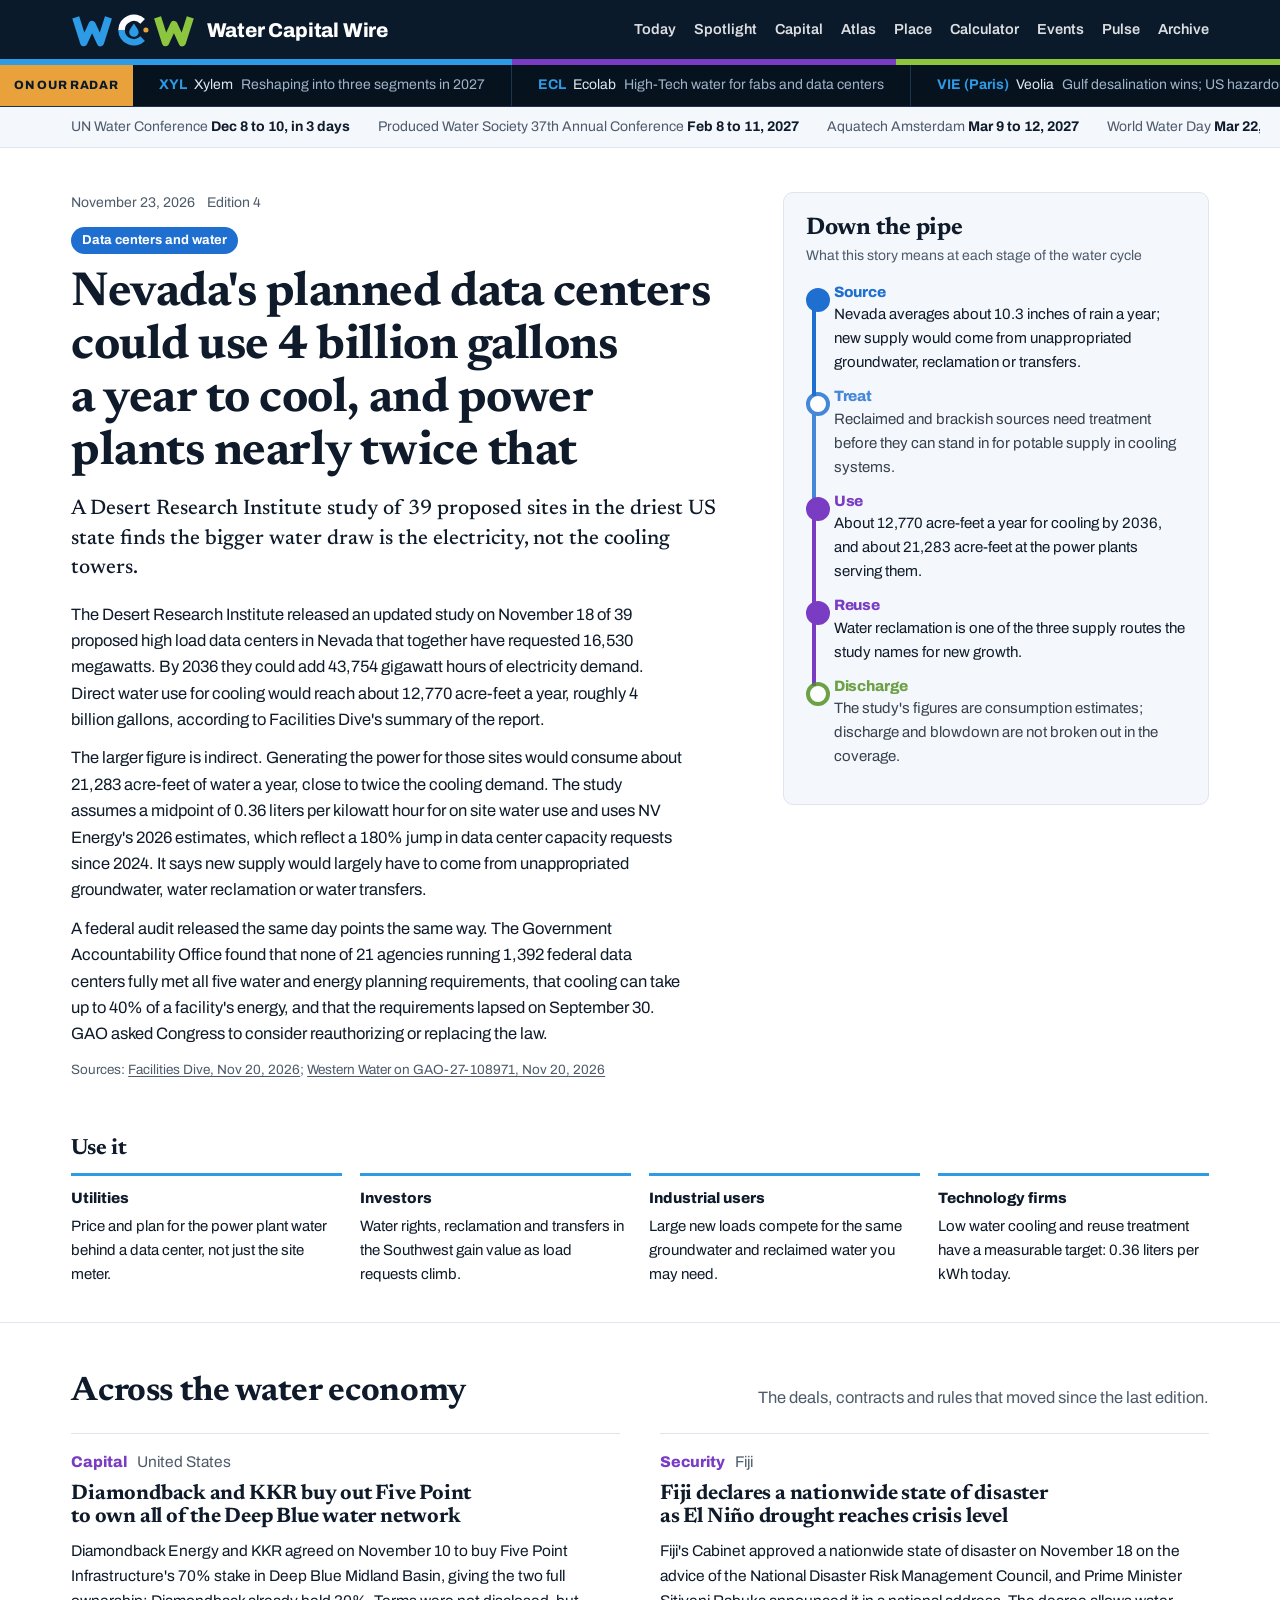
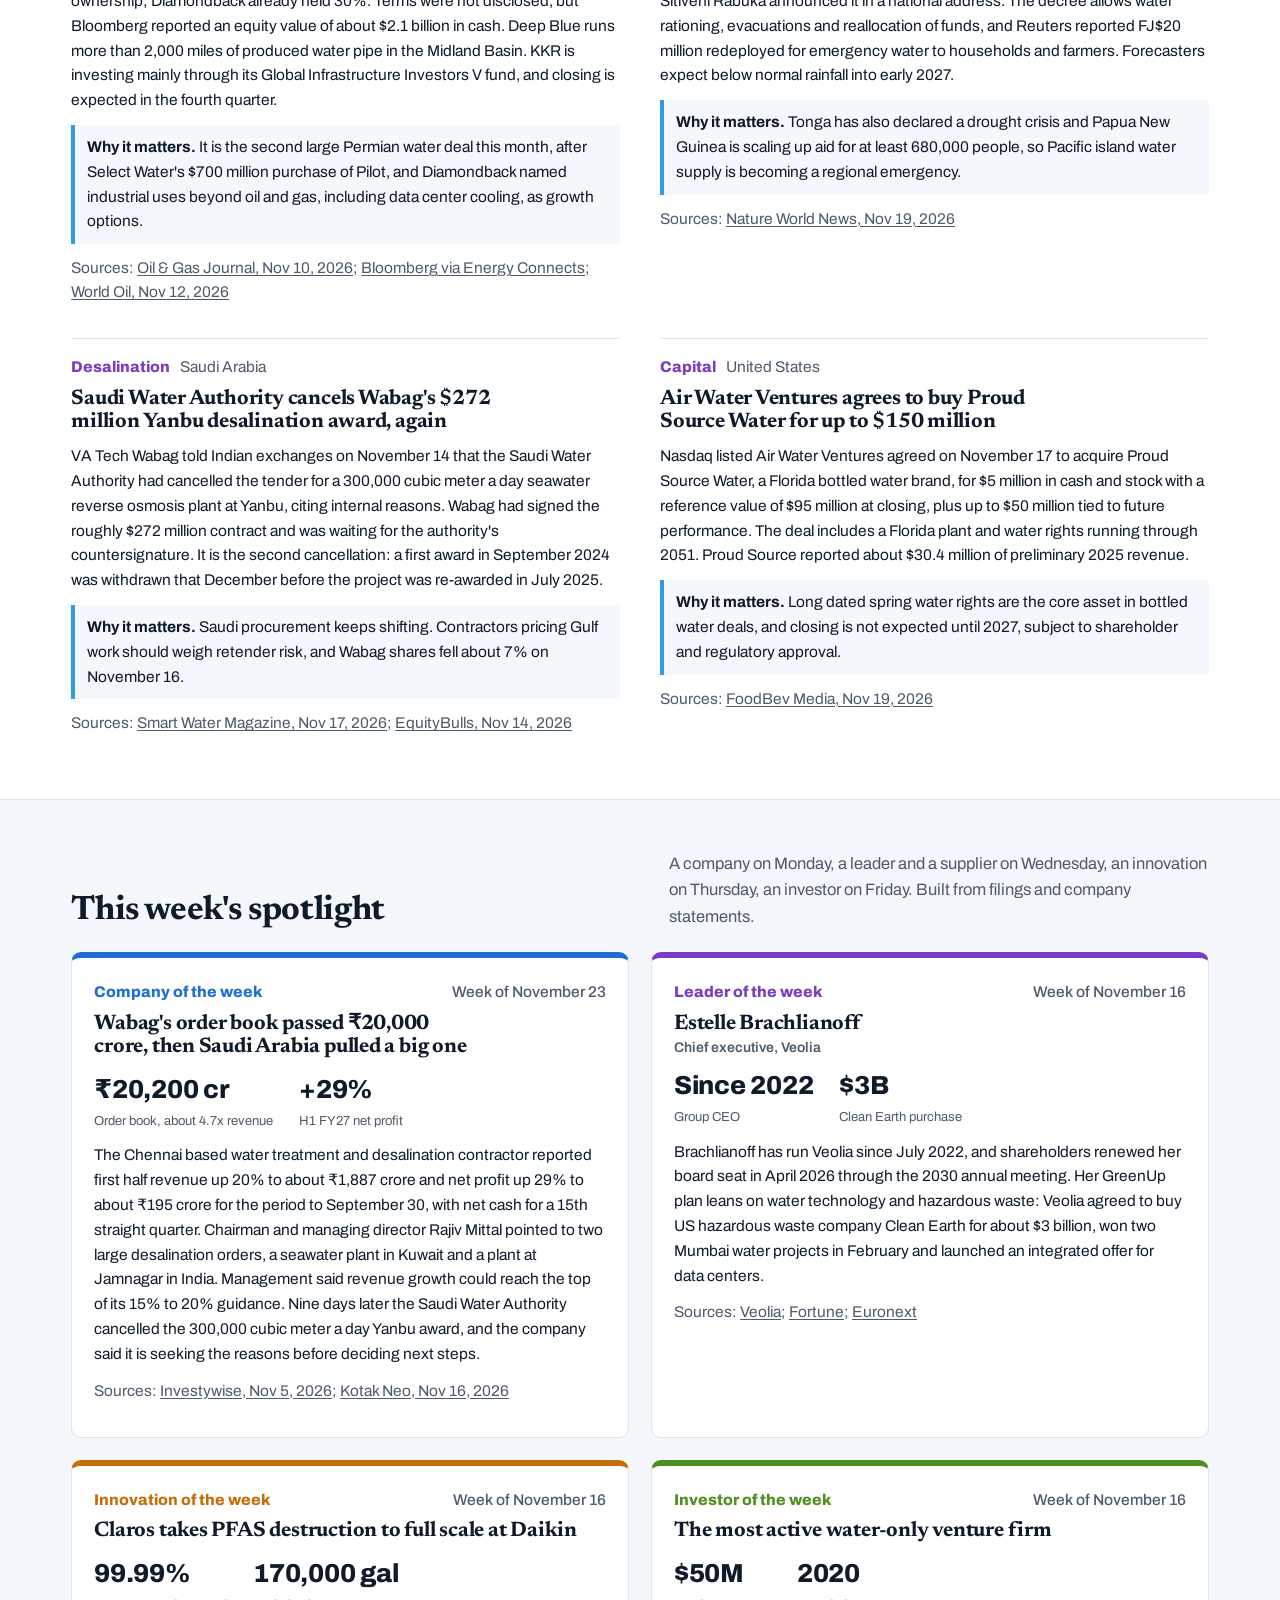
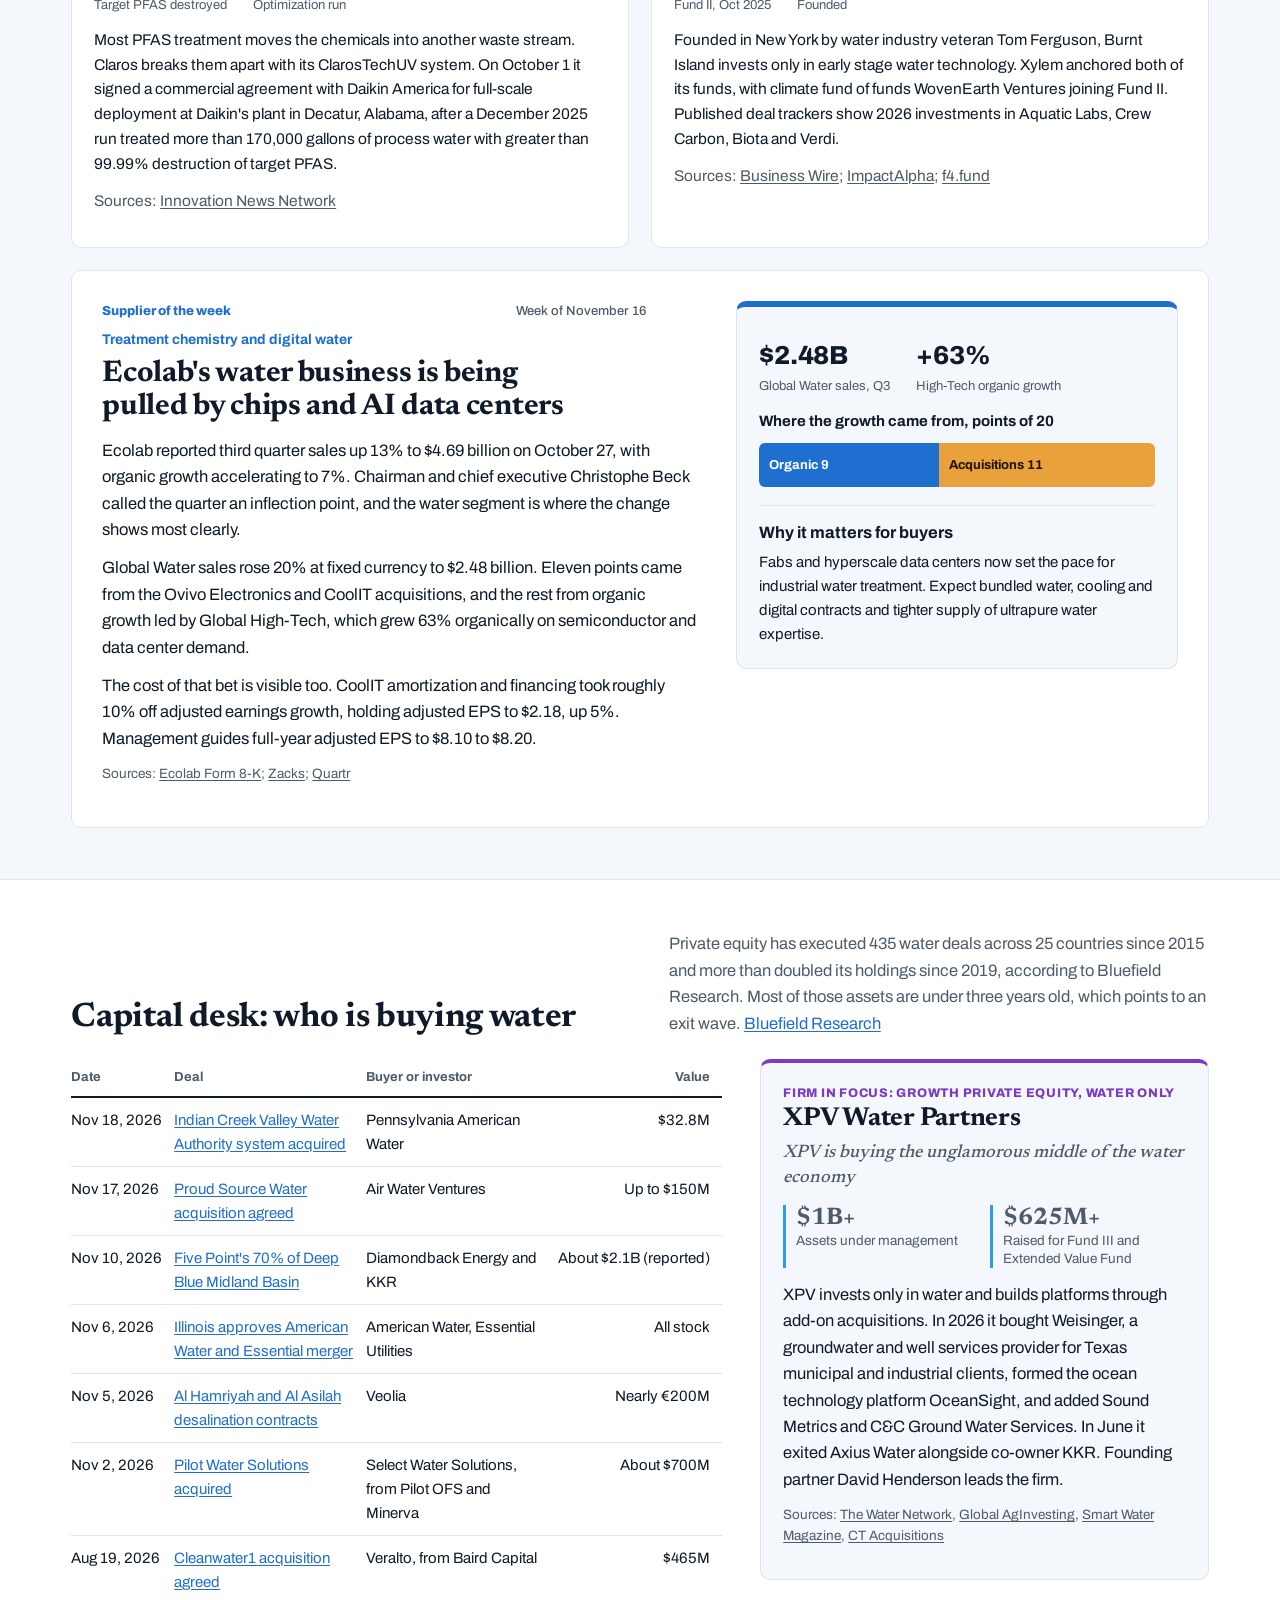
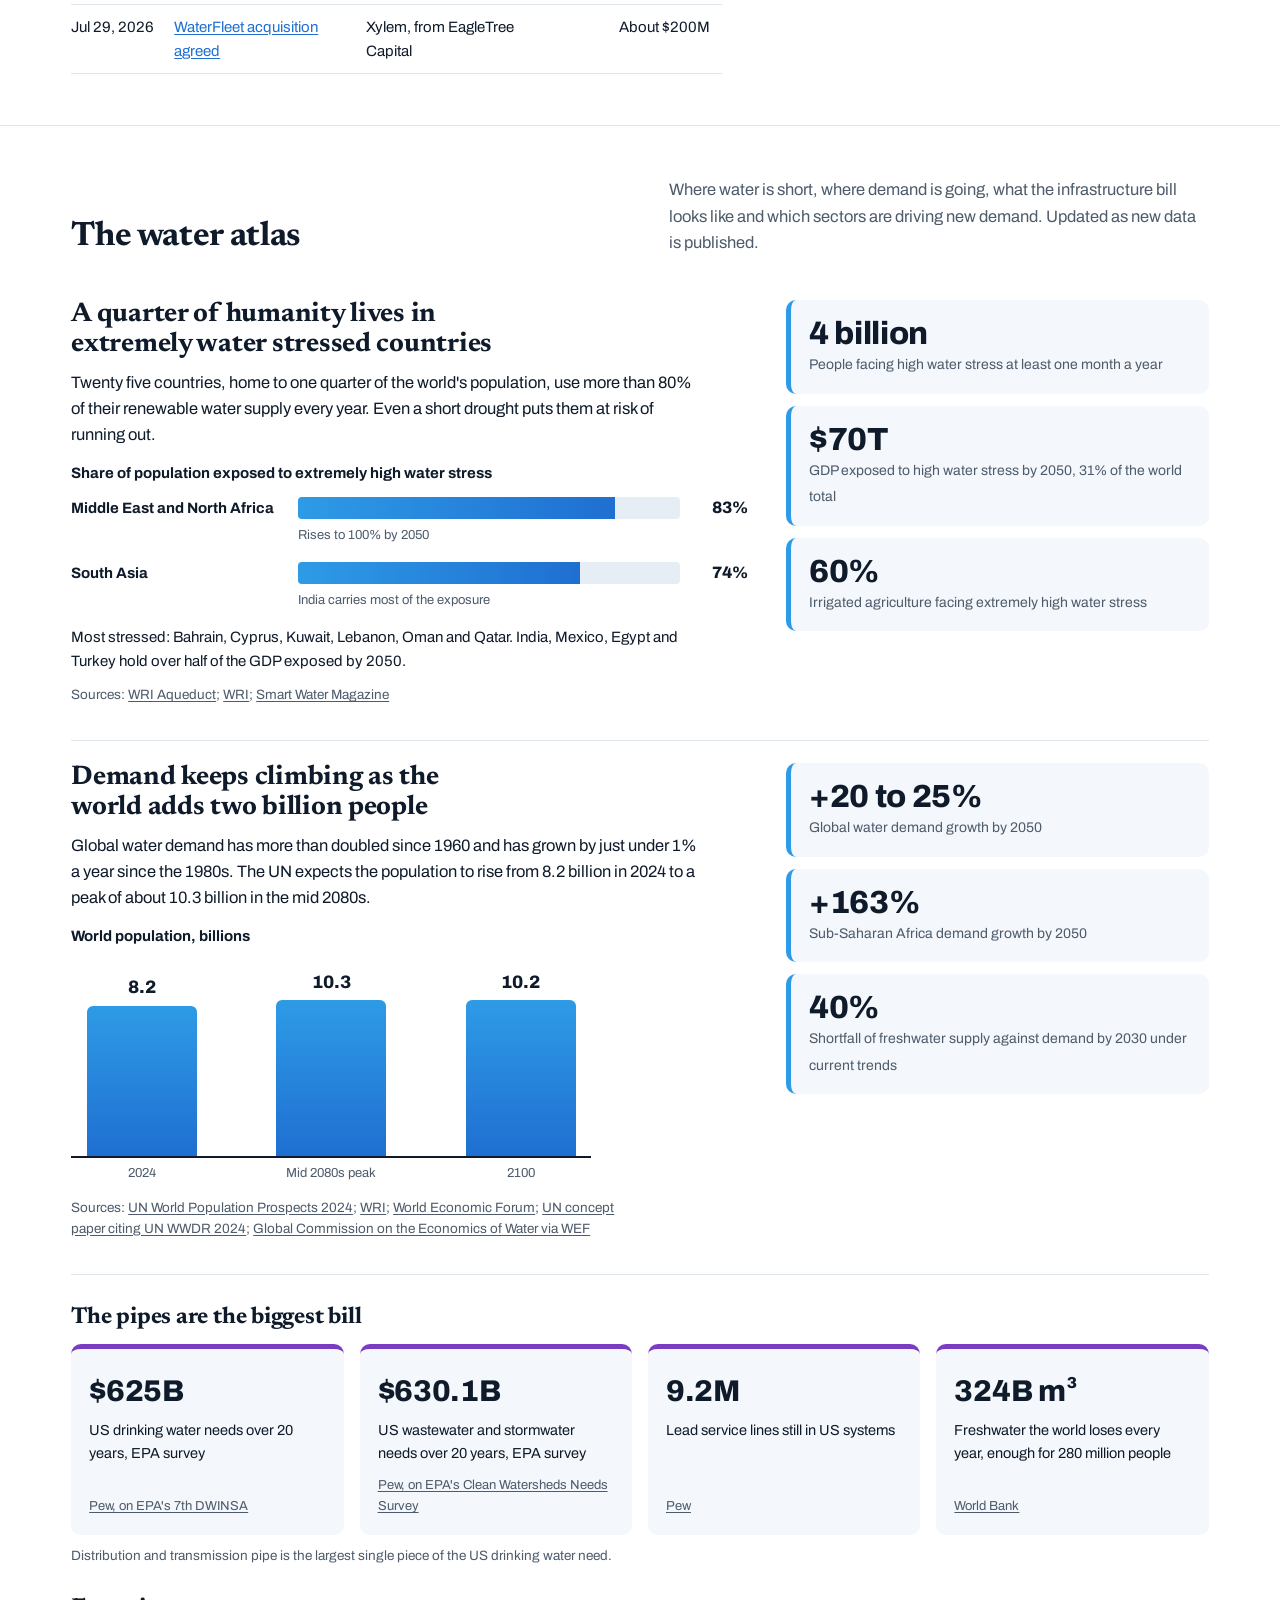
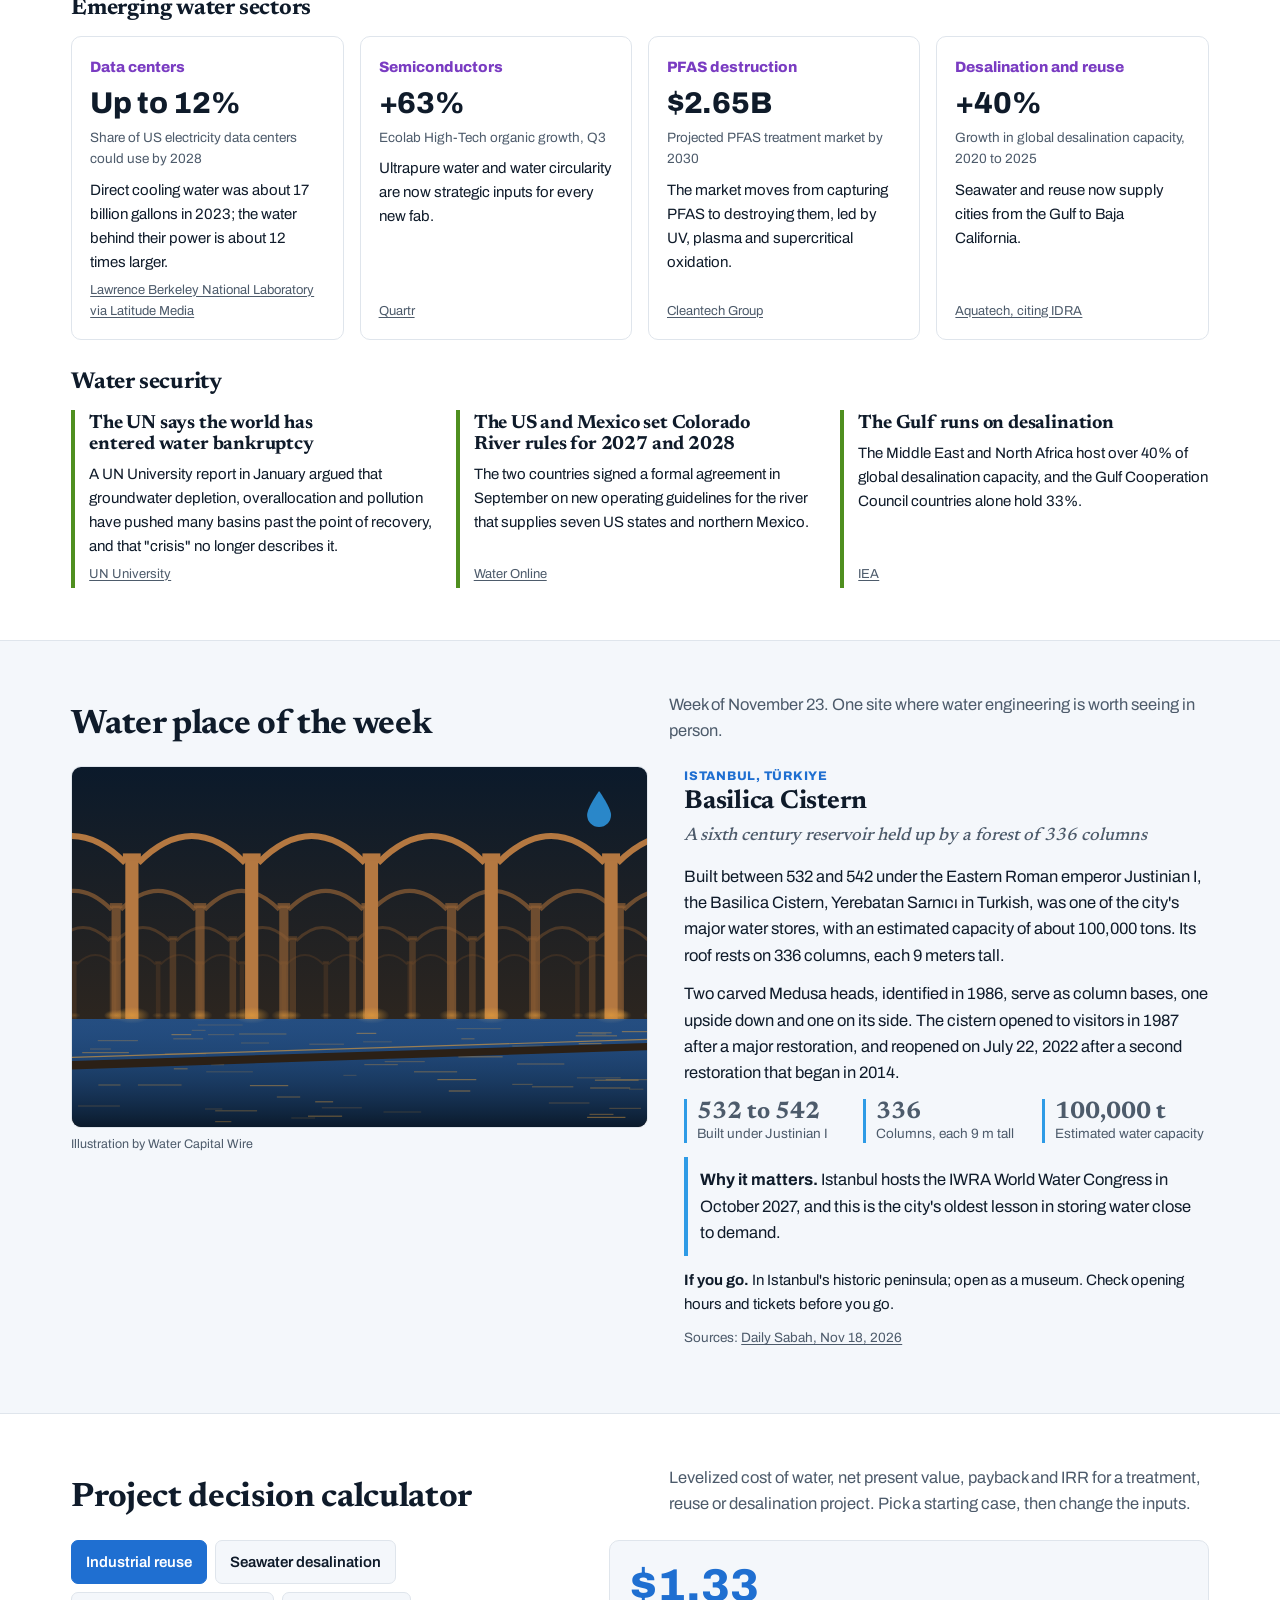
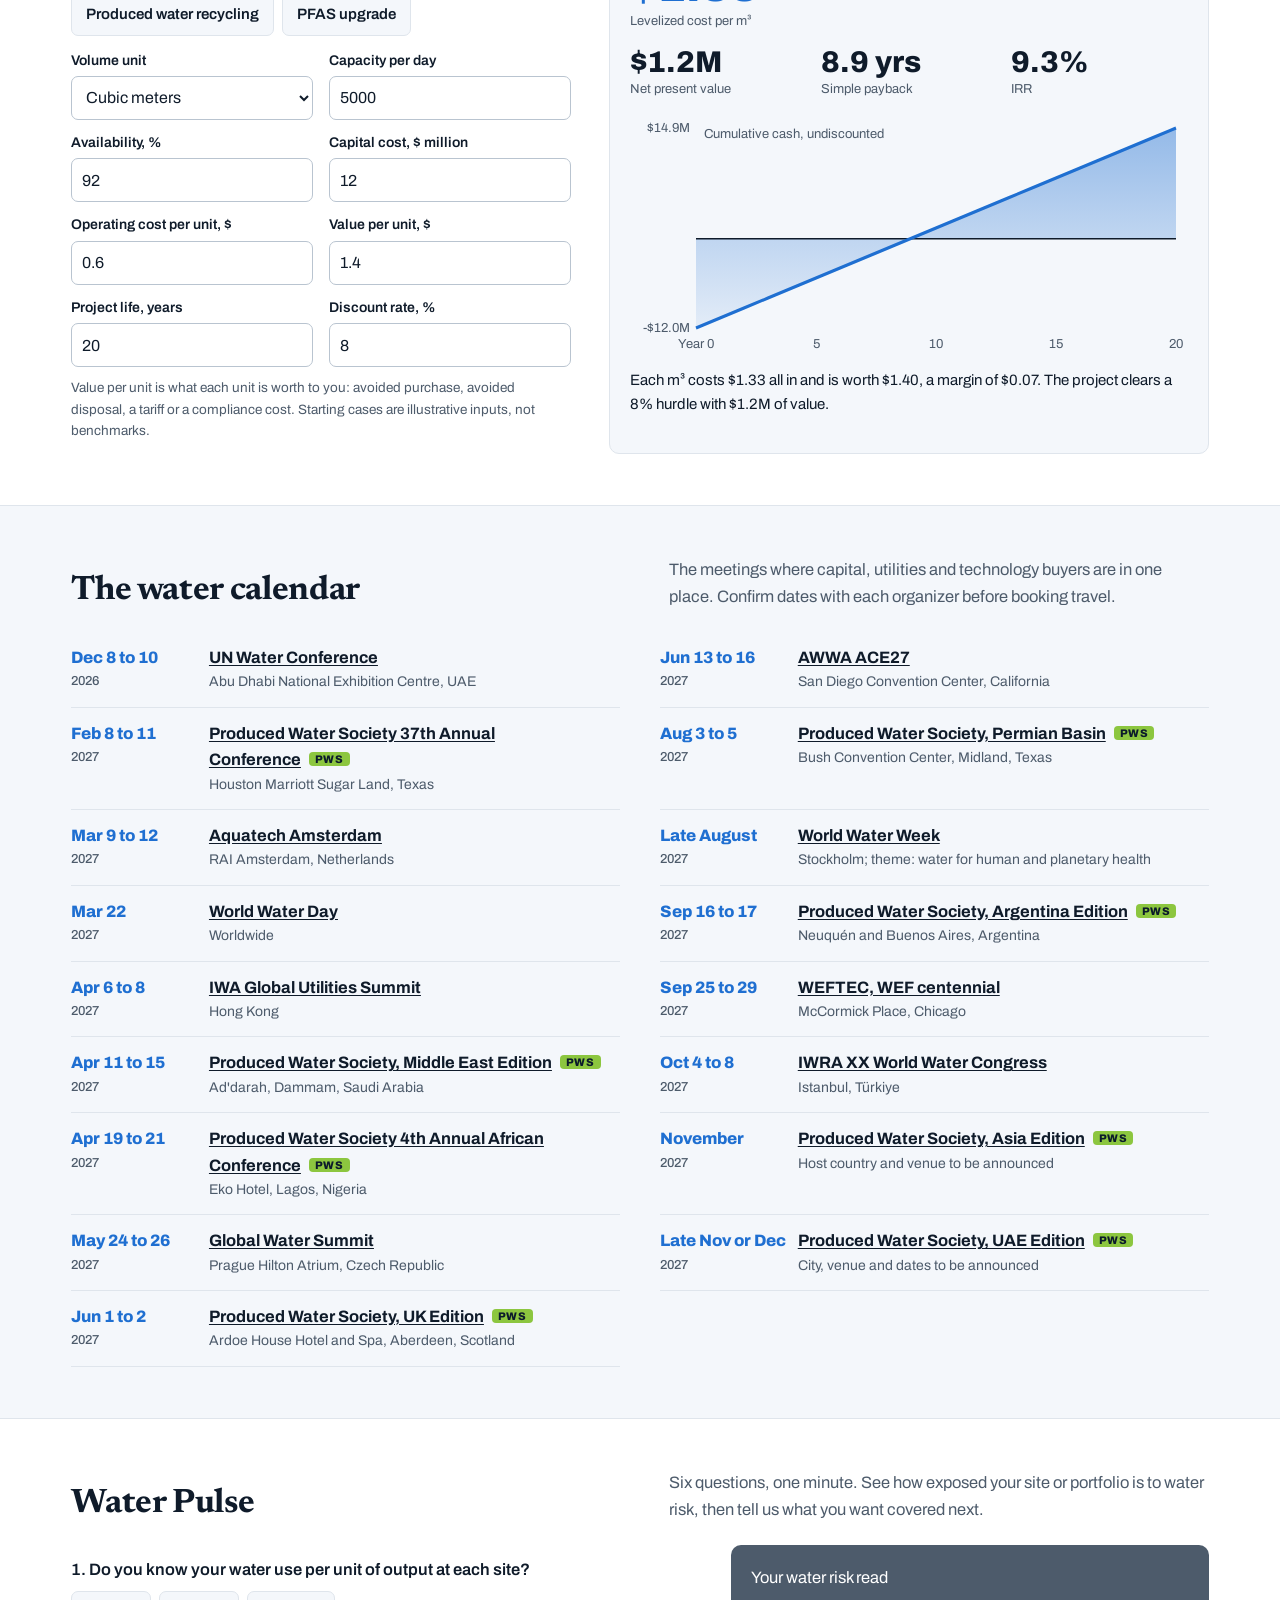
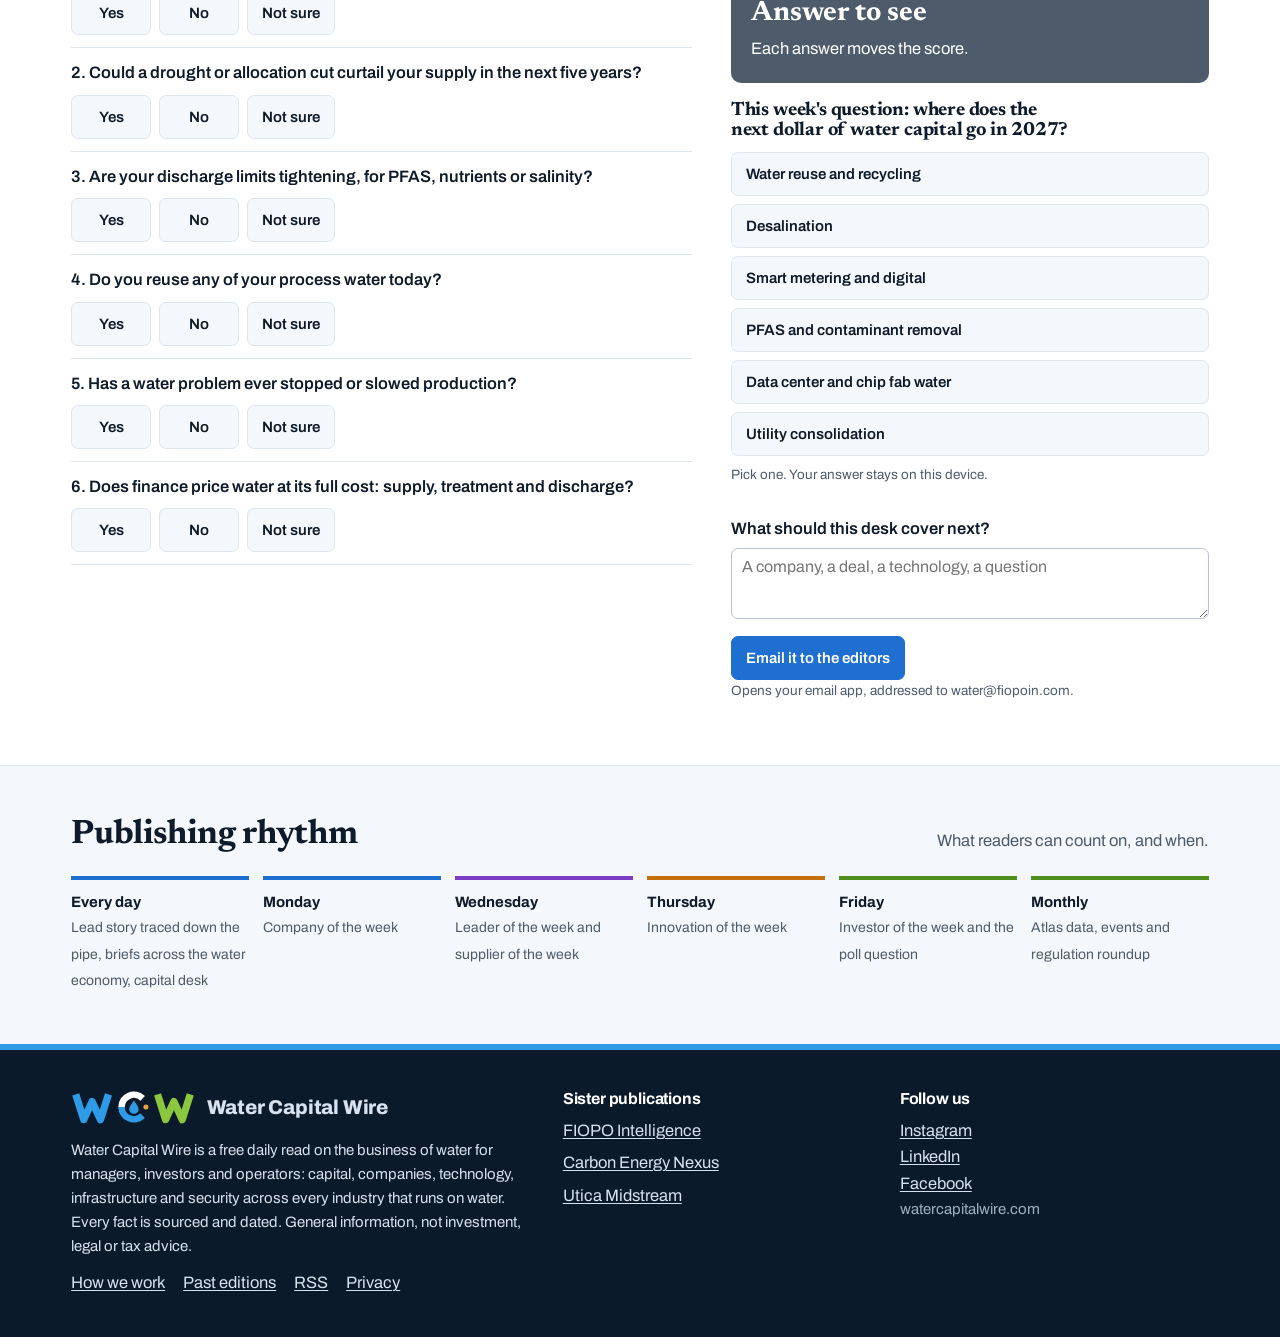
==== commit 26228032: "Edition 2026-11-23: Nevada data centers and the water behind their power Co-Authored-By: Claude Opus" ====
--- a/index.html
+++ b/index.html
@@ -6,7 +6,7 @@
 <meta http-equiv="Content-Security-Policy" content="default-src 'self'; script-src 'self'; style-src 'self' 'unsafe-inline'; img-src 'self' data:; font-src 'self'; connect-src 'self'; object-src 'none'; base-uri 'self'; form-action 'self' mailto:; upgrade-insecure-requests">
 <meta name="referrer" content="strict-origin-when-cross-origin">
 <title>Water Capital Wire: Water Business News, Capital, Technology and Water Security</title>
-<meta name="description" content="North Carolina&#39;s drought now reaches 6.2 million people. Durham had 76 days of easily accessible water on November 17 and has paid more than $4 million for 898 million gallons bought from Cary and OWASA, because it has no plant of its own on Jordan Lake.">
+<meta name="description" content="A new Desert Research Institute study finds 39 proposed Nevada data centers could use about 4 billion gallons a year for cooling by 2036, while the power plants serving them would consume nearly twice as much water again.">
 <meta name="robots" content="index, follow, max-image-preview:large">
 <link rel="canonical" href="https://watercapitalwire.com/">
 
@@ -14,16 +14,16 @@
 <meta name="theme-color" content="#0b1a2b">
 <meta property="og:type" content="article">
 <meta property="og:site_name" content="Water Capital Wire">
-<meta property="og:title" content="Durham has paid over $4 million for borrowed water as North Carolina&#39;s drought reaches 6.2 million people">
-<meta property="og:description" content="North Carolina&#39;s drought now reaches 6.2 million people. Durham had 76 days of easily accessible water on November 17 and has paid more than $4 million for 898 million gallons bought from Cary and OWASA, because it has no plant of its own on Jordan Lake.">
+<meta property="og:title" content="Nevada&#39;s planned data centers could use 4 billion gallons a year to cool, and power plants nearly twice that">
+<meta property="og:description" content="A new Desert Research Institute study finds 39 proposed Nevada data centers could use about 4 billion gallons a year for cooling by 2036, while the power plants serving them would consume nearly twice as much water again.">
 <meta property="og:url" content="https://watercapitalwire.com/">
-<meta property="og:image" content="https://watercapitalwire.com/social/2026-11-22.png">
+<meta property="og:image" content="https://watercapitalwire.com/social/2026-11-23.png">
 <meta property="og:image:width" content="1080"><meta property="og:image:height" content="1350">
-<meta property="article:published_time" content="2026-11-22T04:17:00-06:00">
+<meta property="article:published_time" content="2026-11-23T04:17:00-06:00">
 <meta name="twitter:card" content="summary_large_image">
-<meta name="twitter:title" content="Durham has paid over $4 million for borrowed water as North Carolina&#39;s drought reaches 6.2 million people">
-<meta name="twitter:description" content="North Carolina&#39;s drought now reaches 6.2 million people. Durham had 76 days of easily accessible water on November 17 and has paid more than $4 million for 898 million gallons bought from Cary and OWASA, because it has no plant of its own on Jordan Lake.">
-<meta name="twitter:image" content="https://watercapitalwire.com/social/2026-11-22.png">
+<meta name="twitter:title" content="Nevada&#39;s planned data centers could use 4 billion gallons a year to cool, and power plants nearly twice that">
+<meta name="twitter:description" content="A new Desert Research Institute study finds 39 proposed Nevada data centers could use about 4 billion gallons a year for cooling by 2036, while the power plants serving them would consume nearly twice as much water again.">
+<meta name="twitter:image" content="https://watercapitalwire.com/social/2026-11-23.png">
 <link rel="icon" type="image/svg+xml" href="brand/wcw-icon.svg">
 <link rel="apple-touch-icon" href="brand/wcw-icon-180.png">
 <link rel="alternate" type="application/rss+xml" title="Water Capital Wire" href="feed.xml">
@@ -31,7 +31,7 @@
 <link rel="preload" href="assets/fonts/archivo-latin-400-normal.woff2" as="font" type="font/woff2" crossorigin>
 <link rel="stylesheet" href="assets/style.css?v=f85b350a">
 
-<script type="application/ld+json">{"@context": "https://schema.org", "@graph": [{"@type": "NewsMediaOrganization", "@id": "https://watercapitalwire.com/#org", "name": "Water Capital Wire", "url": "https://watercapitalwire.com/", "logo": {"@type": "ImageObject", "url": "https://watercapitalwire.com/brand/wcw-icon-512.png", "width": 512, "height": 512}, "description": "A free daily read on the business of water for managers, investors and operators: capital, companies, technology, infrastructure and water security, with every fact sourced and dated.", "sameAs": ["https://www.instagram.com/watercapitalwire/", "https://www.linkedin.com/company/watercapitalwire/", "https://www.facebook.com/1468106023047747"]}, {"@type": "NewsArticle", "@id": "https://watercapitalwire.com/#article", "headline": "Durham has paid over $4 million for borrowed water as North Carolina's drought reaches 6.2 million people", "description": "North Carolina's drought now reaches 6.2 million people. Durham had 76 days of easily accessible water on November 17 and has paid more than $4 million for 898 million gallons bought from Cary and OWASA, because it has no plant of its own on Jordan Lake.", "url": "https://watercapitalwire.com/", "mainEntityOfPage": "https://watercapitalwire.com/", "image": ["https://watercapitalwire.com/social/2026-11-22.png"], "datePublished": "2026-11-22T04:17:00-06:00", "dateModified": "2026-11-22T04:17:00-06:00", "inLanguage": "en-US", "isAccessibleForFree": true, "articleSection": ["Drought and supply", "Capital", "Utilities", "Regulation", "Technology", "Desalination"], "author": {"@id": "https://watercapitalwire.com/#org"}, "publisher": {"@id": "https://watercapitalwire.com/#org"}}, {"@type": "Person", "name": "Estelle Brachlianoff", "jobTitle": "Chief executive, Veolia"}, {"@type": "WebSite", "@id": "https://watercapitalwire.com/#site", "name": "Water Capital Wire", "url": "https://watercapitalwire.com/", "publisher": {"@id": "https://watercapitalwire.com/#org"}, "inLanguage": "en-US"}]}</script>
+<script type="application/ld+json">{"@context": "https://schema.org", "@graph": [{"@type": "NewsMediaOrganization", "@id": "https://watercapitalwire.com/#org", "name": "Water Capital Wire", "url": "https://watercapitalwire.com/", "logo": {"@type": "ImageObject", "url": "https://watercapitalwire.com/brand/wcw-icon-512.png", "width": 512, "height": 512}, "description": "A free daily read on the business of water for managers, investors and operators: capital, companies, technology, infrastructure and water security, with every fact sourced and dated.", "sameAs": ["https://www.instagram.com/watercapitalwire/", "https://www.linkedin.com/company/watercapitalwire/", "https://www.facebook.com/1468106023047747"]}, {"@type": "NewsArticle", "@id": "https://watercapitalwire.com/#article", "headline": "Nevada's planned data centers could use 4 billion gallons a year to cool, and power plants nearly twice that", "description": "A new Desert Research Institute study finds 39 proposed Nevada data centers could use about 4 billion gallons a year for cooling by 2036, while the power plants serving them would consume nearly twice as much water again.", "url": "https://watercapitalwire.com/", "mainEntityOfPage": "https://watercapitalwire.com/", "image": ["https://watercapitalwire.com/social/2026-11-23.png"], "datePublished": "2026-11-23T04:17:00-06:00", "dateModified": "2026-11-23T04:17:00-06:00", "inLanguage": "en-US", "isAccessibleForFree": true, "articleSection": ["Data centers and water", "Capital", "Security", "Desalination", "Capital"], "author": {"@id": "https://watercapitalwire.com/#org"}, "publisher": {"@id": "https://watercapitalwire.com/#org"}}, {"@type": "Person", "name": "Estelle Brachlianoff", "jobTitle": "Chief executive, Veolia"}, {"@type": "WebSite", "@id": "https://watercapitalwire.com/#site", "name": "Water Capital Wire", "url": "https://watercapitalwire.com/", "publisher": {"@id": "https://watercapitalwire.com/#org"}, "inLanguage": "en-US"}]}</script>
 </head>
 <body>
 <a class="skip" href="#main">Skip to content</a>
@@ -63,32 +63,32 @@
 <main id="main">
 <section id="today" class="wrap lead">
  <article class="story">
-  <p class="meta">November 22, 2026<span>Edition 3</span></p>
-  <p class="tag">Drought and supply</p>
-  <h1>Durham has paid over $4 million for borrowed water as North Carolina&#39;s drought reaches 6.2 million people</h1>
-  <p class="dek">With 76 days of easily accessible supply left, the city is buying treated water from Cary and OWASA while it waits years for its own Jordan Lake intake.</p>
-  <p>North Carolina&#39;s drought deepened again this week. The state&#39;s November 19 report put 39 counties in central and eastern North Carolina in extreme drought and 17 more in severe drought, and the state estimates 6.2 million people, more than half the population, live in drought affected areas. As of November 17, Durham had 76 days of easily accessible water supply, according to the Department of Environmental Quality.</p><p>Durham has been buying water since it declared a drought on June 15. Invoices obtained by WRAL show 852 million gallons from the Town of Cary and 46 million gallons from the Orange Water and Sewer Authority, for a combined $4.16 million through October, before any November bills. Durham holds a 16.5 million gallon a day allocation in Jordan Lake but has no intake or plant of its own there, so it pays Cary to treat and deliver it. Cary says it is near its transfer capacity.</p><p>The city is under Stage 2 restrictions, which ban sprinkler irrigation and ask businesses using more than 100,000 gallons a day to cut 30%. Stage 3 would follow if forecasts show at least a 10% chance that combined storage falls to 25% within eight weeks. The long term fix, a Jordan Lake intake and a plant that could expand to 40 million gallons a day, is expected in the 2030 to 2032 timeframe. Durham says the purchases are paid from rates and should not weigh much on future increases.</p>
-  <p class="src">Sources: <a href="https://www.deq.nc.gov/news/press-releases/2026/11/19/north-carolinians-encouraged-conserve-water-drought-deepens" rel="noopener">NC Department of Environmental Quality</a>; <a href="https://www.wral.com/news/investigates/durham-water-buying-supply-cary-november-2026/" rel="noopener">WRAL</a>; <a href="https://abc11.com/post/nc-drought-reaches-62-million-people-reservoirs-continue-drop/20056528" rel="noopener">ABC11</a>; <a href="https://www.wunc.org/environment/2026-11-12/as-drought-strains-triangle-water-supplies-municipalities-plan-for-the-future" rel="noopener">WUNC</a>; <a href="https://www.wral.com/news/local/durham-has-81-days-of-water-remaining-drought-continues-november-2026/" rel="noopener">WRAL</a></p>
+  <p class="meta">November 23, 2026<span>Edition 4</span></p>
+  <p class="tag">Data centers and water</p>
+  <h1>Nevada&#39;s planned data centers could use 4 billion gallons a year to cool, and power plants nearly twice that</h1>
+  <p class="dek">A Desert Research Institute study of 39 proposed sites in the driest US state finds the bigger water draw is the electricity, not the cooling towers.</p>
+  <p>The Desert Research Institute released an updated study on November 18 of 39 proposed high load data centers in Nevada that together have requested 16,530 megawatts. By 2036 they could add 43,754 gigawatt hours of electricity demand. Direct water use for cooling would reach about 12,770 acre-feet a year, roughly 4 billion gallons, according to Facilities Dive&#39;s summary of the report.</p><p>The larger figure is indirect. Generating the power for those sites would consume about 21,283 acre-feet of water a year, close to twice the cooling demand. The study assumes a midpoint of 0.36 liters per kilowatt hour for on site water use and uses NV Energy&#39;s 2026 estimates, which reflect a 180% jump in data center capacity requests since 2024. It says new supply would largely have to come from unappropriated groundwater, water reclamation or water transfers.</p><p>A federal audit released the same day points the same way. The Government Accountability Office found that none of 21 agencies running 1,392 federal data centers fully met all five water and energy planning requirements, that cooling can take up to 40% of a facility&#39;s energy, and that the requirements lapsed on September 30. GAO asked Congress to consider reauthorizing or replacing the law.</p>
+  <p class="src">Sources: <a href="https://www.facilitiesdive.com/news/new-data-centers-could-draw-4b-gallons-of-water-a-year-out-of-nevada-drie/875249/" rel="noopener">Facilities Dive, Nov 20, 2026</a>; <a href="https://www.western-water.com/2026/11/20/gao-federal-data-centers-fall-short-on-water-energy-rules/" rel="noopener">Western Water on GAO-27-108971, Nov 20, 2026</a></p>
  </article>
  <aside class="cycle" aria-label="Down the pipe">
   <h2>Down the pipe</h2>
   <p class="cyc-sub">What this story means at each stage of the water cycle</p>
   
-  <div class="stop c-blue on"><h3>Source</h3><p>Lake Michie and Little River Reservoir are well below full, and Falls Lake, Jordan Lake and Kerr Lake are all below normal.</p></div>
-  
-  <div class="stop c-blue on"><h3>Treat</h3><p>Durham lacks its own Jordan Lake plant, so a neighbor&#39;s treatment capacity has become the bottleneck.</p></div>
-  
-  <div class="stop c-purple on"><h3>Use</h3><p>Stage 2 bans sprinklers and asks large commercial users to cut 30%; Stage 3 would go further.</p></div>
-  
-  <div class="stop c-purple"><h3>Reuse</h3><p>Regional plans lean on new storage, such as OWASA&#39;s quarry reservoir from 2030, more than on reuse.</p></div>
-  
-  <div class="stop c-green"><h3>Discharge</h3><p>Lower reservoirs leave less room for treated wastewater; Falls Lake is down to 12% of its water quality pool.</p></div>
+  <div class="stop c-blue on"><h3>Source</h3><p>Nevada averages about 10.3 inches of rain a year; new supply would come from unappropriated groundwater, reclamation or transfers.</p></div>
+  
+  <div class="stop c-blue"><h3>Treat</h3><p>Reclaimed and brackish sources need treatment before they can stand in for potable supply in cooling systems.</p></div>
+  
+  <div class="stop c-purple on"><h3>Use</h3><p>About 12,770 acre-feet a year for cooling by 2036, and about 21,283 acre-feet at the power plants serving them.</p></div>
+  
+  <div class="stop c-purple on"><h3>Reuse</h3><p>Water reclamation is one of the three supply routes the study names for new growth.</p></div>
+  
+  <div class="stop c-green"><h3>Discharge</h3><p>The study&#39;s figures are consumption estimates; discharge and blowdown are not broken out in the coverage.</p></div>
   
  </aside>
 </section>
 <section class="wrap useit" aria-label="Use it">
  <h2>Use it</h2>
- <dl><div><dt>Utilities</dt><dd>Unused raw water allocations are worth little without intake and treatment to use them.</dd></div><div><dt>Investors</dt><dd>Drought costs land on operating budgets now and on capital plans later. Watch rate filings.</dd></div><div><dt>Industrial users</dt><dd>Plants above 100,000 gallons a day are first in line for mandatory cuts.</dd></div><div><dt>Technology firms</dt><dd>Interconnects, leak control and demand tools sell fastest when storage is falling.</dd></div></dl>
+ <dl><div><dt>Utilities</dt><dd>Price and plan for the power plant water behind a data center, not just the site meter.</dd></div><div><dt>Investors</dt><dd>Water rights, reclamation and transfers in the Southwest gain value as load requests climb.</dd></div><div><dt>Industrial users</dt><dd>Large new loads compete for the same groundwater and reclaimed water you may need.</dd></div><div><dt>Technology firms</dt><dd>Low water cooling and reuse treatment have a measurable target: 0.36 liters per kWh today.</dd></div></dl>
 </section>
 
 <section class="band" id="briefs">
@@ -98,42 +98,34 @@
   
   <article class="brief" id="money">
    <p class="bt"><span class="sec">Capital</span><span>United States</span></p>
-   <h3>American Water tells staff merger planning with Essential is largely complete</h3>
-   <p>In a November 20 email filed with the SEC, American Water chief executive John Griffith told employees that organizational planning for the Essential Utilities merger is largely complete and that changes take effect only at closing, targeted for the end of the first quarter of 2027. Illinois became the fourth state to approve the all-stock deal on November 6, after Kentucky, Ohio and Virginia. Settlements are pending approval in Pennsylvania, New Jersey, North Carolina and Texas.</p>
-   <p class="why"><b>Why it matters.</b> The combined company would serve more than 4.7 million water and wastewater connections. Four state decisions remain, and Illinois consumer advocates had asked for a five-year acquisition moratorium, a sign of the conditions other states may weigh.</p>
-   <p class="src">Sources: <a href="https://www.sec.gov/Archives/edgar/data/0000078128/000119312526470276/d349049d425.htm" rel="noopener">SEC Form 425</a>; <a href="https://smartwatermagazine.com/news/smart-water-magazine/illinois-regulator-approves-american-water-essential-utilities-merger-fourth-state-clearance" rel="noopener">Smart Water Magazine</a></p>
+   <h3>Diamondback and KKR buy out Five Point to own all of the Deep Blue water network</h3>
+   <p>Diamondback Energy and KKR agreed on November 10 to buy Five Point Infrastructure&#39;s 70% stake in Deep Blue Midland Basin, giving the two full ownership; Diamondback already held 30%. Terms were not disclosed, but Bloomberg reported an equity value of about $2.1 billion in cash. Deep Blue runs more than 2,000 miles of produced water pipe in the Midland Basin. KKR is investing mainly through its Global Infrastructure Investors V fund, and closing is expected in the fourth quarter.</p>
+   <p class="why"><b>Why it matters.</b> It is the second large Permian water deal this month, after Select Water&#39;s $700 million purchase of Pilot, and Diamondback named industrial uses beyond oil and gas, including data center cooling, as growth options.</p>
+   <p class="src">Sources: <a href="https://www.ogj.com/general-interest/companies/news/55417839/diamondback-kkr-to-jointly-own-entirety-of-midland-basin-water-network-deep-blue" rel="noopener">Oil &amp; Gas Journal, Nov 10, 2026</a>; <a href="https://www.energyconnects.com/news/gas-lng/2026/november/diamondback-kkr-to-get-stake-in-water-firm-for-21-billion/" rel="noopener">Bloomberg via Energy Connects</a>; <a href="https://www.worldoil.com/news/2026/11/12/diamondback-teams-with-kkr-on-deep-blue-water-infrastructure-deal-in-the-permian" rel="noopener">World Oil, Nov 12, 2026</a></p>
   </article>
   
   <article class="brief" id="world">
-   <p class="bt"><span class="sec">Utilities</span><span>United Kingdom</span></p>
-   <h3>Thames Water&#39;s plan to push £12 billion of debt to 2028 goes to court on November 27</h3>
-   <p>Thames Water has signed a support agreement with senior creditors to extend debt due in 2027 to March 2028, with interest still paid. Creditors holding more than £12 billion of secured debt have signed. A convening hearing is set for November 27, creditor meetings for December 17 and a sanction hearing for January 13, with the change effective around early February. The company says no decision has been made to accept the London &amp; Valley Water creditor rescue proposal.</p>
-   <p class="why"><b>Why it matters.</b> The extension buys time, not a solution. England&#39;s largest water company still carries more than £20 billion of debt, and the shape of any recapitalization will set terms for regulated water investment across the UK.</p>
-   <p class="src">Sources: <a href="https://www.thameswater.co.uk/news/2026/nov/rp15-tsa-and-psl-announcement" rel="noopener">Thames Water</a>; <a href="https://uk.finance.yahoo.com/news/thames-water-unveils-proposals-push-083556530.html" rel="noopener">Yahoo Finance UK (PA)</a></p>
-  </article>
-  
-  <article class="brief" id="contaminants">
-   <p class="bt"><span class="sec">Regulation</span><span>United States</span></p>
-   <h3>EWG&#39;s tap water update finds chromium-6 in water serving more than 260 million Americans</h3>
-   <p>The Environmental Working Group&#39;s annual Tap Water Database update, released November 19 and built on 2024 and 2025 utility data from all 50 states and DC, reports hexavalent chromium in the drinking water of more than 260 million people. There is no federal limit for it. On PFAS, EPA proposed in May to keep 4 parts per trillion limits for PFOA and PFOS while letting systems request until 2031 to comply, and to rescind limits for PFHxS, PFNA, GenX and a mixture index.</p>
-   <p class="why"><b>Why it matters.</b> Federal limits are narrowing while public data keeps expanding. Utilities face customer questions on contaminants with no federal standard, and treatment vendors face a longer, less certain PFAS compliance timeline.</p>
-   <p class="src">Sources: <a href="https://www.wateronline.com/doc/ewg-tap-water-database-update-reveals-toxic-chemical-contamination-throughout-u-s-0001" rel="noopener">Water Online (EWG release)</a>; <a href="https://www.epa.gov/sdwa/proposed-pfoa-and-pfos-compliance-extension-rule" rel="noopener">US EPA</a></p>
-  </article>
-  
-  <article class="brief" id="chips">
-   <p class="bt"><span class="sec">Technology</span><span>India</span></p>
-   <h3>Ecolab pilots zero wastewater discharge at chip plants and plans to bring it to India</h3>
-   <p>Ecolab is developing pilot projects that cut industrial wastewater discharge to zero, mainly at semiconductor and electronics plants, Mukul Girotra, head of its global high tech division, told Business Standard on November 20. He said a decent sized fab uses about 8 million gallons of water a day and that the company now treats, recovers and reuses water from ultrapure water production. Ecolab wants to apply the work in India as the country builds its chip industry.</p>
-   <p class="why"><b>Why it matters.</b> New fabs in water stressed regions are being judged on discharge as well as intake. Zero discharge moves spending from municipal supply to onsite treatment and chemistry contracts.</p>
-   <p class="src">Sources: <a href="https://business-standard.com/amp/industry/news/working-on-zero-wastewater-discharge-projects-ecolab-s-mukul-girotra-126112001196_1.html" rel="noopener">Business Standard</a></p>
+   <p class="bt"><span class="sec">Security</span><span>Fiji</span></p>
+   <h3>Fiji declares a nationwide state of disaster as El Niño drought reaches crisis level</h3>
+   <p>Fiji&#39;s Cabinet approved a nationwide state of disaster on November 18 on the advice of the National Disaster Risk Management Council, and Prime Minister Sitiveni Rabuka announced it in a national address. The decree allows water rationing, evacuations and reallocation of funds, and Reuters reported FJ$20 million redeployed for emergency water to households and farmers. Forecasters expect below normal rainfall into early 2027.</p>
+   <p class="why"><b>Why it matters.</b> Tonga has also declared a drought crisis and Papua New Guinea is scaling up aid for at least 680,000 people, so Pacific island water supply is becoming a regional emergency.</p>
+   <p class="src">Sources: <a href="https://www.natureworldnews.com/articles/73934/20261119/fiji-declares-nationwide-state-disaster-el-nino-drought-reaches-crisis-level.htm" rel="noopener">Nature World News, Nov 19, 2026</a></p>
   </article>
   
   <article class="brief" id="desal">
-   <p class="bt"><span class="sec">Desalination</span><span>UAE and Oman</span></p>
-   <h3>Veolia wins nearly €200 million in Gulf desalination work</h3>
-   <p>Veolia has won two contracts worth nearly €200 million combined, announced November 5. In Sharjah it will design and supply technology for the 410,000 cubic meter a day Al Hamriyah plant, serving about 1.4 million people, which it says will reach a record 2.75 kWh per cubic meter. In Oman it will operate and optimize the 80,000 cubic meter a day Al Asilah plant for five years through Bahwan Veolia Water.</p>
-   <p class="why"><b>Why it matters.</b> Energy per cubic meter is now the main competitive metric in Gulf seawater reverse osmosis. Veolia aims to double its operated desalination capacity from 1.4 million cubic meters a day by 2030.</p>
-   <p class="src">Sources: <a href="https://www.saudigulfprojects.com/2026/11/veolia-200-million-desalination-contracts-hamriyah-uae-al-asilah-oman/" rel="noopener">Saudi Gulf Projects</a>; <a href="https://www.wateronline.com/doc/desalination-veolia-strengthens-its-position-as-a-global-leader-with-major-contracts-in-the-middle-east-0001" rel="noopener">Water Online (Veolia release)</a></p>
+   <p class="bt"><span class="sec">Desalination</span><span>Saudi Arabia</span></p>
+   <h3>Saudi Water Authority cancels Wabag&#39;s $272 million Yanbu desalination award, again</h3>
+   <p>VA Tech Wabag told Indian exchanges on November 14 that the Saudi Water Authority had cancelled the tender for a 300,000 cubic meter a day seawater reverse osmosis plant at Yanbu, citing internal reasons. Wabag had signed the roughly $272 million contract and was waiting for the authority&#39;s countersignature. It is the second cancellation: a first award in September 2024 was withdrawn that December before the project was re-awarded in July 2025.</p>
+   <p class="why"><b>Why it matters.</b> Saudi procurement keeps shifting. Contractors pricing Gulf work should weigh retender risk, and Wabag shares fell about 7% on November 16.</p>
+   <p class="src">Sources: <a href="https://smartwatermagazine.com/news/smart-water-magazine/saudi-water-authority-cancels-wabags-yanbu-desalination-award-for-the-second-time" rel="noopener">Smart Water Magazine, Nov 17, 2026</a>; <a href="https://www.equitybulls.com/news/378931/wabag-s-saudi-arabia-300-mld-desalination-project-tender-cancelled-by-customer" rel="noopener">EquityBulls, Nov 14, 2026</a></p>
+  </article>
+  
+  <article class="brief" id="bottled">
+   <p class="bt"><span class="sec">Capital</span><span>United States</span></p>
+   <h3>Air Water Ventures agrees to buy Proud Source Water for up to $150 million</h3>
+   <p>Nasdaq listed Air Water Ventures agreed on November 17 to acquire Proud Source Water, a Florida bottled water brand, for $5 million in cash and stock with a reference value of $95 million at closing, plus up to $50 million tied to future performance. The deal includes a Florida plant and water rights running through 2051. Proud Source reported about $30.4 million of preliminary 2025 revenue.</p>
+   <p class="why"><b>Why it matters.</b> Long dated spring water rights are the core asset in bottled water deals, and closing is not expected until 2027, subject to shareholder and regulatory approval.</p>
+   <p class="src">Sources: <a href="https://www.foodbev.com/news/air-water-ventures-to-acquire-proud-source-water-in-150m-deal" rel="noopener">FoodBev Media, Nov 19, 2026</a></p>
   </article>
   
   </div>
@@ -148,11 +140,11 @@
   
   
   <article class="card c-blue" id="company">
-   <p class="k">Company of the week<span>Week of November 16</span></p>
-   <h3>Xylem is shrinking to grow</h3>
-   <div class="figs"><div><strong>$2.2B</strong>Q3 revenue, down 3%</div><div><strong>$1.44</strong>Adjusted EPS, up 5%</div></div>
-   <p>Third quarter results on October 27 missed revenue expectations as utility project timing slipped. Management answered with portfolio moves: it intends to divest Applied Water International and Specialty Flow Control and will report three segments instead of four from 2027. In July it agreed to buy WaterFleet from EagleTree Capital for about $200 million, adding to its industrial water platform.</p>
-   <p class="src">Sources: <a href="https://finviz.com/news/408570/xylem-reports-third-quarter-2026-results-and-announces-strategic-actions-to-accelerate-growth" rel="noopener">Xylem via Finviz</a>; <a href="https://www.zacks.com/stock/news/3016371/xylem-q3-earnings-miss-estimates-on-soft-metering-and-projects" rel="noopener">Zacks</a>; <a href="https://www.bluefieldresearch.com/?p=42277" rel="noopener">Bluefield Research</a></p>
+   <p class="k">Company of the week<span>Week of November 23</span></p>
+   <h3>Wabag&#39;s order book passed ₹20,000 crore, then Saudi Arabia pulled a big one</h3>
+   <div class="figs"><div><strong>₹20,200 cr</strong>Order book, about 4.7x revenue</div><div><strong>+29%</strong>H1 FY27 net profit</div></div>
+   <p>The Chennai based water treatment and desalination contractor reported first half revenue up 20% to about ₹1,887 crore and net profit up 29% to about ₹195 crore for the period to September 30, with net cash for a 15th straight quarter. Chairman and managing director Rajiv Mittal pointed to two large desalination orders, a seawater plant in Kuwait and a plant at Jamnagar in India. Management said revenue growth could reach the top of its 15% to 20% guidance. Nine days later the Saudi Water Authority cancelled the 300,000 cubic meter a day Yanbu award, and the company said it is seeking the reasons before deciding next steps.</p>
+   <p class="src">Sources: <a href="https://www.investywise.com/va-tech-wabag-limited-financial-results-for-q2-fy27" rel="noopener">Investywise, Nov 5, 2026</a>; <a href="https://www.kotakneo.com/news/stocks/va-tech-wabag-saudi-order-update/" rel="noopener">Kotak Neo, Nov 16, 2026</a></p>
   </article>
   
   
@@ -210,7 +202,7 @@
   <div class="two">
    <div class="scroll"><table class="stack">
     <thead><tr><th scope="col">Date</th><th scope="col">Deal</th><th scope="col">Buyer or investor</th><th scope="col" class="r">Value</th></tr></thead>
-    <tbody><tr><td class="nowrap" data-l="Date">Nov 18, 2026</td><td data-l="Deal"><a href="https://finviz.com/news/424949/pennsylvania-american-water-completes-acquisition-of-the-indian-creek-valley-water-authority-water-system" rel="noopener">Indian Creek Valley Water Authority system acquired</a></td><td data-l="Buyer">Pennsylvania American Water</td><td class="r nowrap" data-l="Value">$32.8M</td></tr><tr><td class="nowrap" data-l="Date">Nov 6, 2026</td><td data-l="Deal"><a href="https://smartwatermagazine.com/news/smart-water-magazine/illinois-regulator-approves-american-water-essential-utilities-merger-fourth-state-clearance" rel="noopener">Illinois approves American Water and Essential merger</a></td><td data-l="Buyer">American Water, Essential Utilities</td><td class="r nowrap" data-l="Value">All stock</td></tr><tr><td class="nowrap" data-l="Date">Nov 5, 2026</td><td data-l="Deal"><a href="https://www.saudigulfprojects.com/2026/11/veolia-200-million-desalination-contracts-hamriyah-uae-al-asilah-oman/" rel="noopener">Al Hamriyah and Al Asilah desalination contracts</a></td><td data-l="Buyer">Veolia</td><td class="r nowrap" data-l="Value">Nearly €200M</td></tr><tr><td class="nowrap" data-l="Date">Nov 2, 2026</td><td data-l="Deal"><a href="https://smartwatermagazine.com/news/smart-water-magazine/select-water-closes-us700m-purchase-of-delaware-basin-produced-water-firm-pilot" rel="noopener">Pilot Water Solutions acquired</a></td><td data-l="Buyer">Select Water Solutions, from Pilot OFS and Minerva</td><td class="r nowrap" data-l="Value">About $700M</td></tr><tr><td class="nowrap" data-l="Date">Aug 19, 2026</td><td data-l="Deal"><a href="https://www.thedeal.com/scoops-exclusives/veralto-wins-auction-for-baird-capitals-cleanwater1/" rel="noopener">Cleanwater1 acquisition agreed</a></td><td data-l="Buyer">Veralto, from Baird Capital</td><td class="r nowrap" data-l="Value">$465M</td></tr><tr><td class="nowrap" data-l="Date">Jul 29, 2026</td><td data-l="Deal"><a href="https://www.bluefieldresearch.com/?p=42277" rel="noopener">WaterFleet acquisition agreed</a></td><td data-l="Buyer">Xylem, from EagleTree Capital</td><td class="r nowrap" data-l="Value">About $200M</td></tr><tr><td class="nowrap" data-l="Date">Jun 4, 2026</td><td data-l="Deal"><a href="https://www.pulse.bot/b2b-growth/deals/warren-equity-acquires-usg-water-solutions-from-turnspire-83a1384f-f41a-4ff2-a736-c6253edf5458/" rel="noopener">USG Water Solutions acquired</a></td><td data-l="Buyer">Warren Equity Partners, from Turnspire</td><td class="r nowrap" data-l="Value">Undisclosed</td></tr><tr><td class="nowrap" data-l="Date">Apr 2026</td><td data-l="Deal"><a href="https://briefglance.com/articles/private-equity-flows-into-water-sterling-acquires-scruggs-platform" rel="noopener">The Scruggs Companies acquired</a></td><td data-l="Buyer">The Sterling Group, from Rox Capital Partners</td><td class="r nowrap" data-l="Value">Undisclosed</td></tr></tbody>
+    <tbody><tr><td class="nowrap" data-l="Date">Nov 18, 2026</td><td data-l="Deal"><a href="https://finviz.com/news/424949/pennsylvania-american-water-completes-acquisition-of-the-indian-creek-valley-water-authority-water-system" rel="noopener">Indian Creek Valley Water Authority system acquired</a></td><td data-l="Buyer">Pennsylvania American Water</td><td class="r nowrap" data-l="Value">$32.8M</td></tr><tr><td class="nowrap" data-l="Date">Nov 17, 2026</td><td data-l="Deal"><a href="https://www.foodbev.com/news/air-water-ventures-to-acquire-proud-source-water-in-150m-deal" rel="noopener">Proud Source Water acquisition agreed</a></td><td data-l="Buyer">Air Water Ventures</td><td class="r nowrap" data-l="Value">Up to $150M</td></tr><tr><td class="nowrap" data-l="Date">Nov 10, 2026</td><td data-l="Deal"><a href="https://www.ogj.com/general-interest/companies/news/55417839/diamondback-kkr-to-jointly-own-entirety-of-midland-basin-water-network-deep-blue" rel="noopener">Five Point&#39;s 70% of Deep Blue Midland Basin</a></td><td data-l="Buyer">Diamondback Energy and KKR</td><td class="r nowrap" data-l="Value">About $2.1B (reported)</td></tr><tr><td class="nowrap" data-l="Date">Nov 6, 2026</td><td data-l="Deal"><a href="https://smartwatermagazine.com/news/smart-water-magazine/illinois-regulator-approves-american-water-essential-utilities-merger-fourth-state-clearance" rel="noopener">Illinois approves American Water and Essential merger</a></td><td data-l="Buyer">American Water, Essential Utilities</td><td class="r nowrap" data-l="Value">All stock</td></tr><tr><td class="nowrap" data-l="Date">Nov 5, 2026</td><td data-l="Deal"><a href="https://www.saudigulfprojects.com/2026/11/veolia-200-million-desalination-contracts-hamriyah-uae-al-asilah-oman/" rel="noopener">Al Hamriyah and Al Asilah desalination contracts</a></td><td data-l="Buyer">Veolia</td><td class="r nowrap" data-l="Value">Nearly €200M</td></tr><tr><td class="nowrap" data-l="Date">Nov 2, 2026</td><td data-l="Deal"><a href="https://smartwatermagazine.com/news/smart-water-magazine/select-water-closes-us700m-purchase-of-delaware-basin-produced-water-firm-pilot" rel="noopener">Pilot Water Solutions acquired</a></td><td data-l="Buyer">Select Water Solutions, from Pilot OFS and Minerva</td><td class="r nowrap" data-l="Value">About $700M</td></tr><tr><td class="nowrap" data-l="Date">Aug 19, 2026</td><td data-l="Deal"><a href="https://www.thedeal.com/scoops-exclusives/veralto-wins-auction-for-baird-capitals-cleanwater1/" rel="noopener">Cleanwater1 acquisition agreed</a></td><td data-l="Buyer">Veralto, from Baird Capital</td><td class="r nowrap" data-l="Value">$465M</td></tr><tr><td class="nowrap" data-l="Date">Jul 29, 2026</td><td data-l="Deal"><a href="https://www.bluefieldresearch.com/?p=42277" rel="noopener">WaterFleet acquisition agreed</a></td><td data-l="Buyer">Xylem, from EagleTree Capital</td><td class="r nowrap" data-l="Value">About $200M</td></tr></tbody>
    </table></div>
    <aside class="firmspot">
     <p class="kick">Firm in focus: Growth private equity, water only</p>
@@ -267,18 +259,18 @@
 
 <section id="place" class="band tint place">
  <div class="wrap">
-  <div class="head"><h2>Water place of the week</h2><p>Week of November 16. One site where water engineering is worth seeing in person.</p></div>
+  <div class="head"><h2>Water place of the week</h2><p>Week of November 23. One site where water engineering is worth seeing in person.</p></div>
   <div class="pl">
-   <figure><img src="assets/art/marina-barrage.svg" width="960" height="600" alt="Illustration of Marina Barrage: a gated dam separating a city reservoir from the sea, with a grass roof and skyline behind" loading="lazy"><figcaption>Illustration by Water Capital Wire</figcaption></figure>
+   <figure><img src="assets/art/basilica-cistern.svg" width="960" height="600" alt="Illustration of the Basilica Cistern: rows of lit stone columns and arches standing in still underground water" loading="lazy"><figcaption>Illustration by Water Capital Wire</figcaption></figure>
    <div>
-    <p class="kick">Singapore</p>
-    <h3>Marina Barrage</h3>
-    <p class="sub">A dam in the middle of a city that people come to picnic on</p>
-    <p>Marina Barrage closes the 350 meter wide Marina Channel with nine steel crest gates, keeping seawater out and turning the bay into Singapore&#39;s 15th reservoir and the first in the city center. Its catchment of about 10,000 hectares is the largest in the country, and the same structure protects low lying downtown streets from flooding.</p><p>The pump house is topped by a grass roof of about 11,000 square meters, open around the clock, where people fly kites, picnic and watch the skyline beside a solar installation. National water agency PUB counted close to 15 million visitors in the barrage&#39;s first ten years.</p>
-    <div class="figs three"><div><b>2008</b><span>Opened, October 31</span></div><div><b>10,000 ha</b><span>Catchment, Singapore&#39;s largest</span></div><div><b>9</b><span>Crest gates, each 26.5 m wide</span></div></div>
-    <p class="why"><b>Why it matters.</b> It is the clearest example anywhere of water infrastructure that pays a second dividend: supply, flood control and a public space in one asset.</p>
-    <p class="visit"><b>If you go.</b> Free shuttle bus from Marina Bay MRT station. The green roof and public areas are open 24 hours.</p>
-    <p class="src">Sources: <a href="https://pub.gov.sg/public/places-of-interest/marina-barrage" rel="noopener">PUB</a>, <a href="https://eresources.nlb.gov.sg/infopedia/articles/SIP_1388_2008-11-22.html" rel="noopener">National Library Board Singapore</a>, <a href="https://www.nas.gov.sg/archivesonline/data/pdfdoc/20180213011/MB10%20media%20release.pdf" rel="noopener">National Archives of Singapore</a>, <a href="https://info.pub.gov.sg/marinabarrage/faqs" rel="noopener">PUB visitor FAQ</a>, <a href="https://medium.com/our-future-water/singapores-marina-barrage-turns-10-88a44dc69b4" rel="noopener">Our Future Water</a></p>
+    <p class="kick">Istanbul, Türkiye</p>
+    <h3>Basilica Cistern</h3>
+    <p class="sub">A sixth century reservoir held up by a forest of 336 columns</p>
+    <p>Built between 532 and 542 under the Eastern Roman emperor Justinian I, the Basilica Cistern, Yerebatan Sarnıcı in Turkish, was one of the city&#39;s major water stores, with an estimated capacity of about 100,000 tons. Its roof rests on 336 columns, each 9 meters tall.</p><p>Two carved Medusa heads, identified in 1986, serve as column bases, one upside down and one on its side. The cistern opened to visitors in 1987 after a major restoration, and reopened on July 22, 2022 after a second restoration that began in 2014.</p>
+    <div class="figs three"><div><b>532 to 542</b><span>Built under Justinian I</span></div><div><b>336</b><span>Columns, each 9 m tall</span></div><div><b>100,000 t</b><span>Estimated water capacity</span></div></div>
+    <p class="why"><b>Why it matters.</b> Istanbul hosts the IWRA World Water Congress in October 2027, and this is the city&#39;s oldest lesson in storing water close to demand.</p>
+    <p class="visit"><b>If you go.</b> In Istanbul&#39;s historic peninsula; open as a museum. Check opening hours and tickets before you go.</p>
+    <p class="src">Sources: <a href="https://www.dailysabah.com/turkiye/istanbul/istanbuls-basilica-cistern-preserves-centuries-of-history" rel="noopener">Daily Sabah, Nov 18, 2026</a></p>
    </div>
   </div>
  </div>
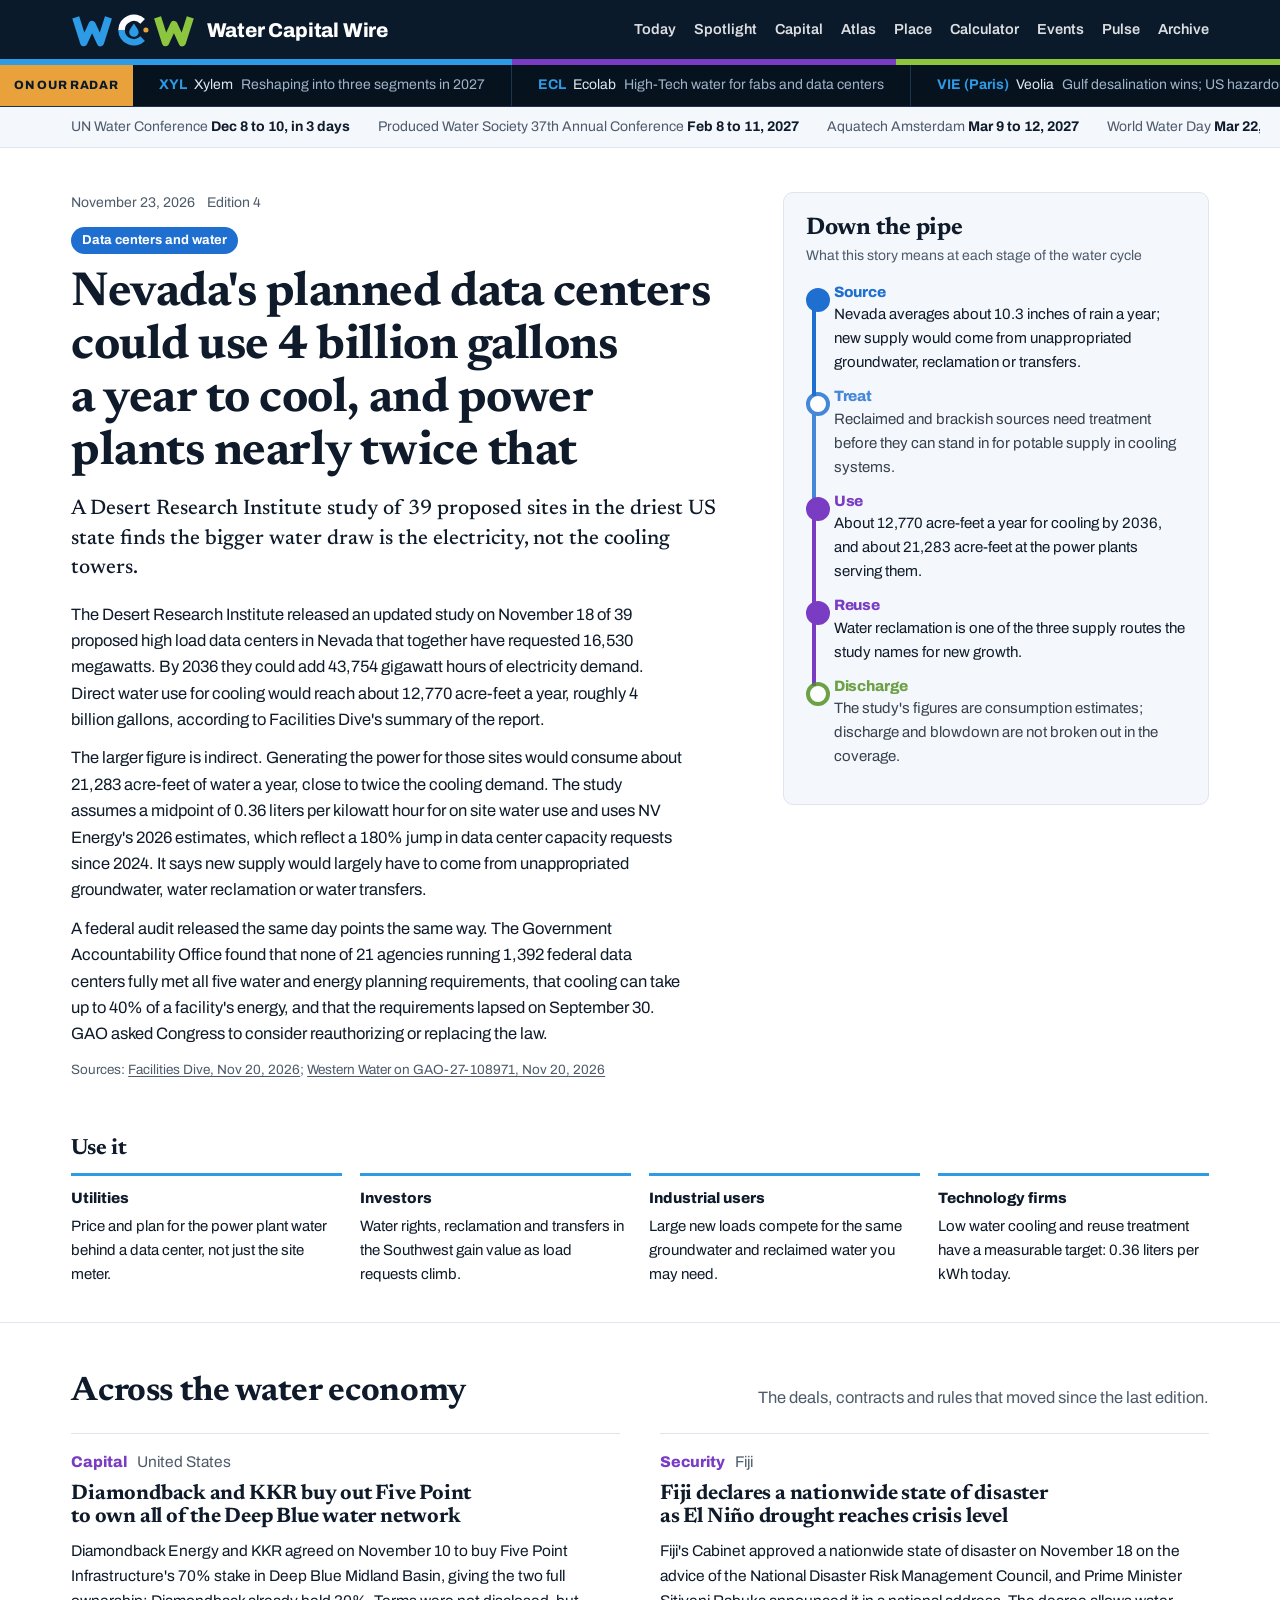
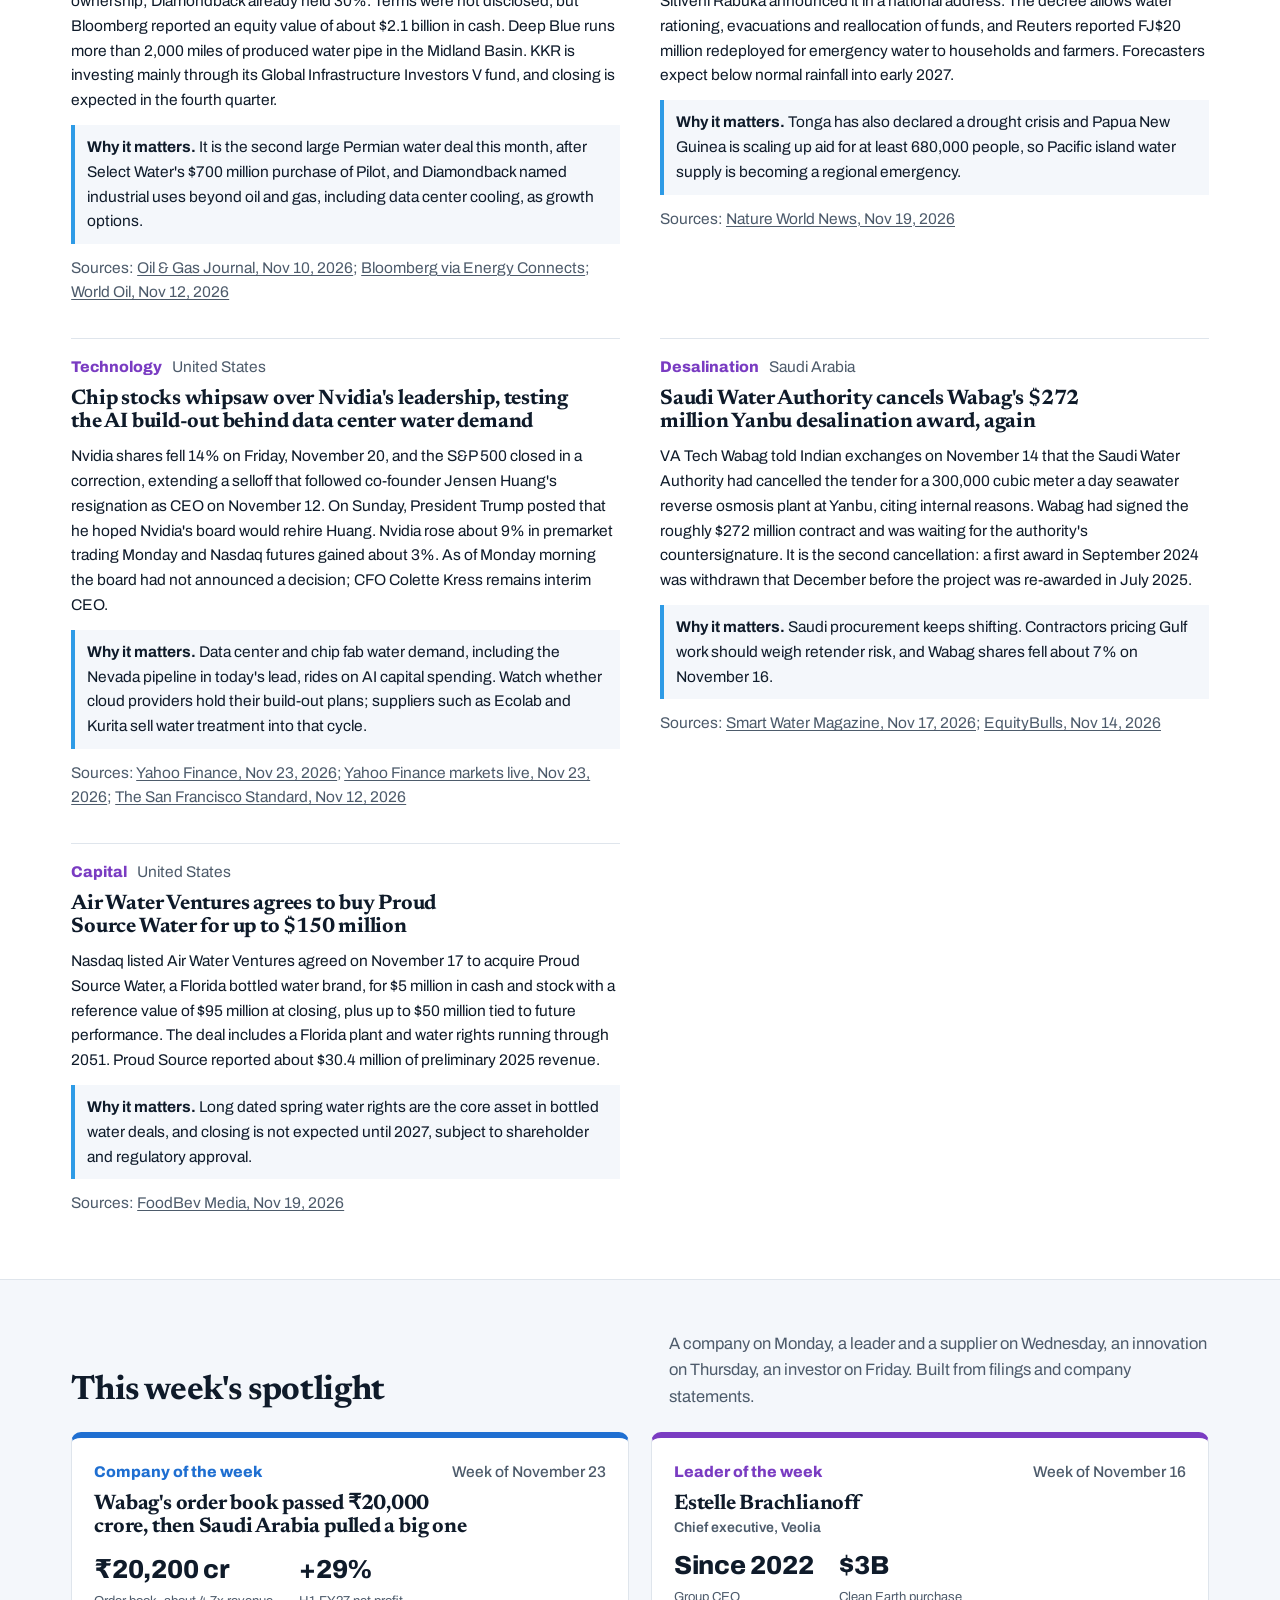
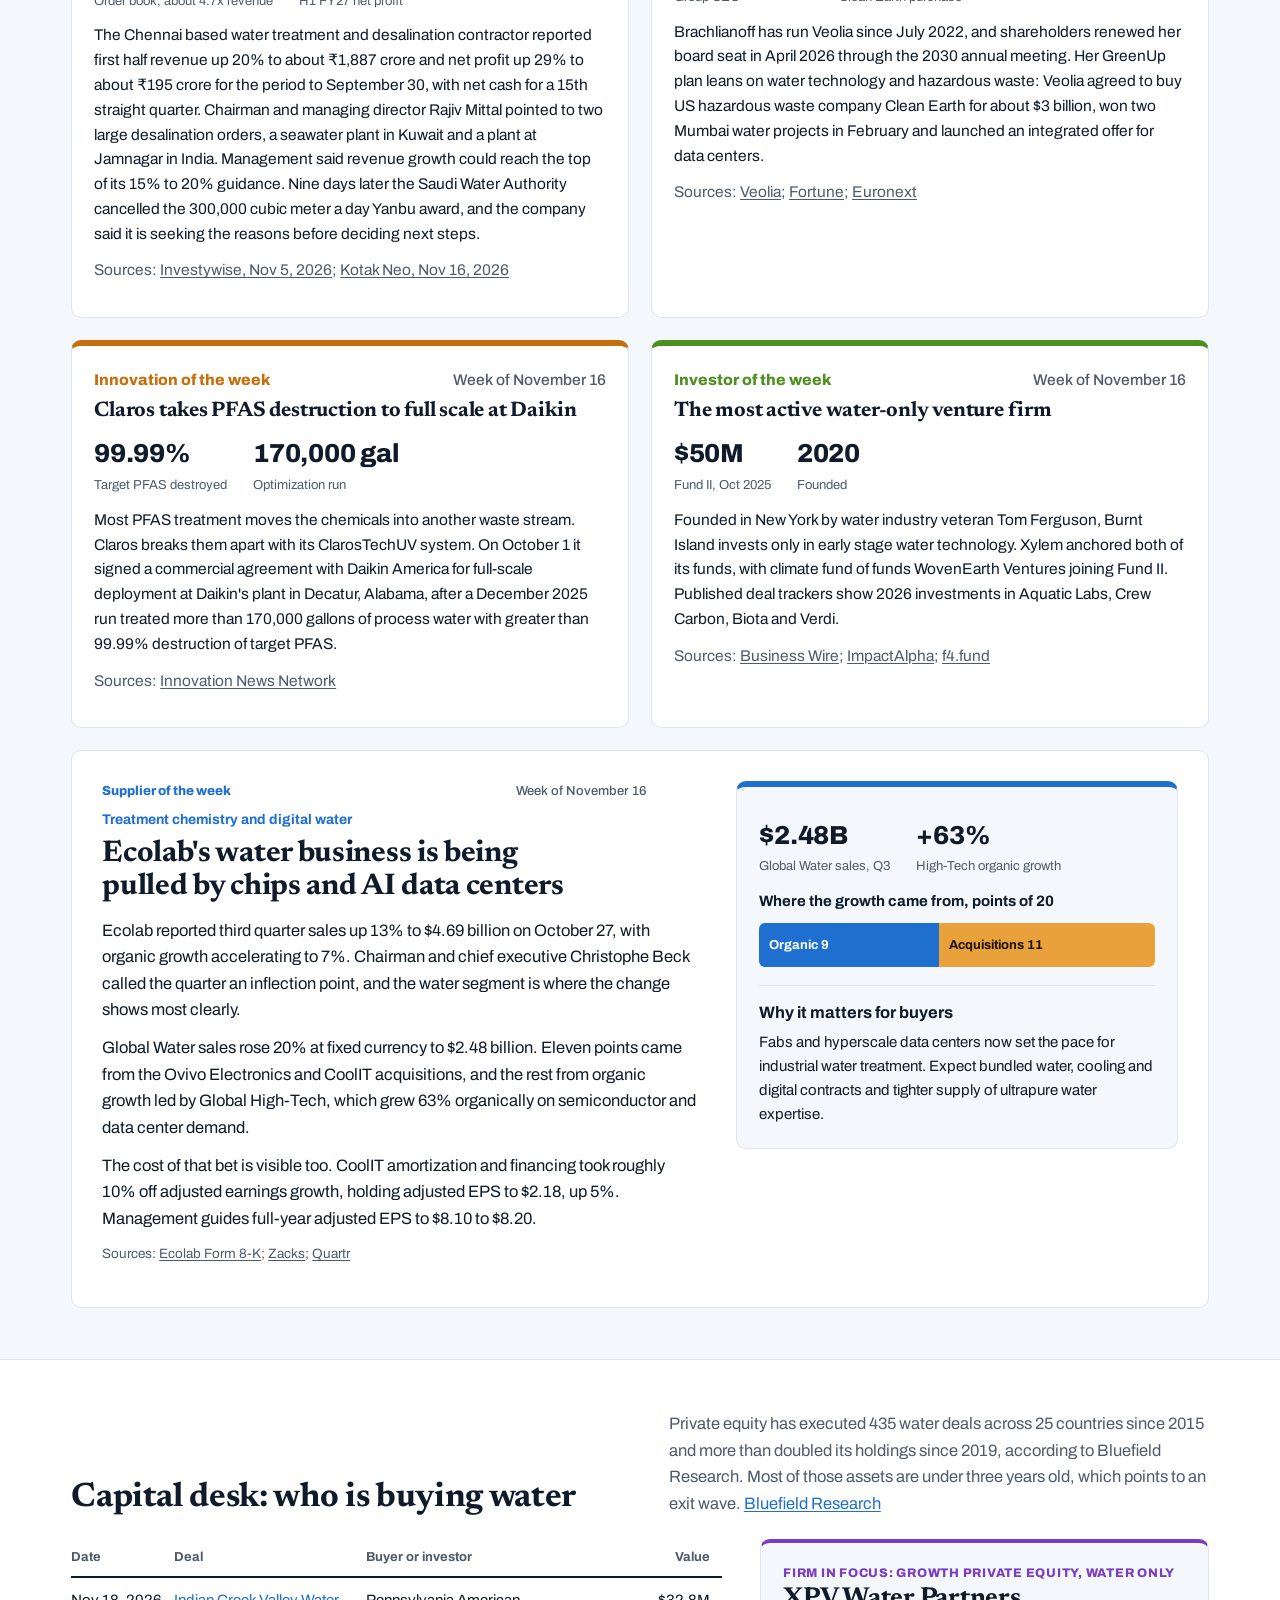
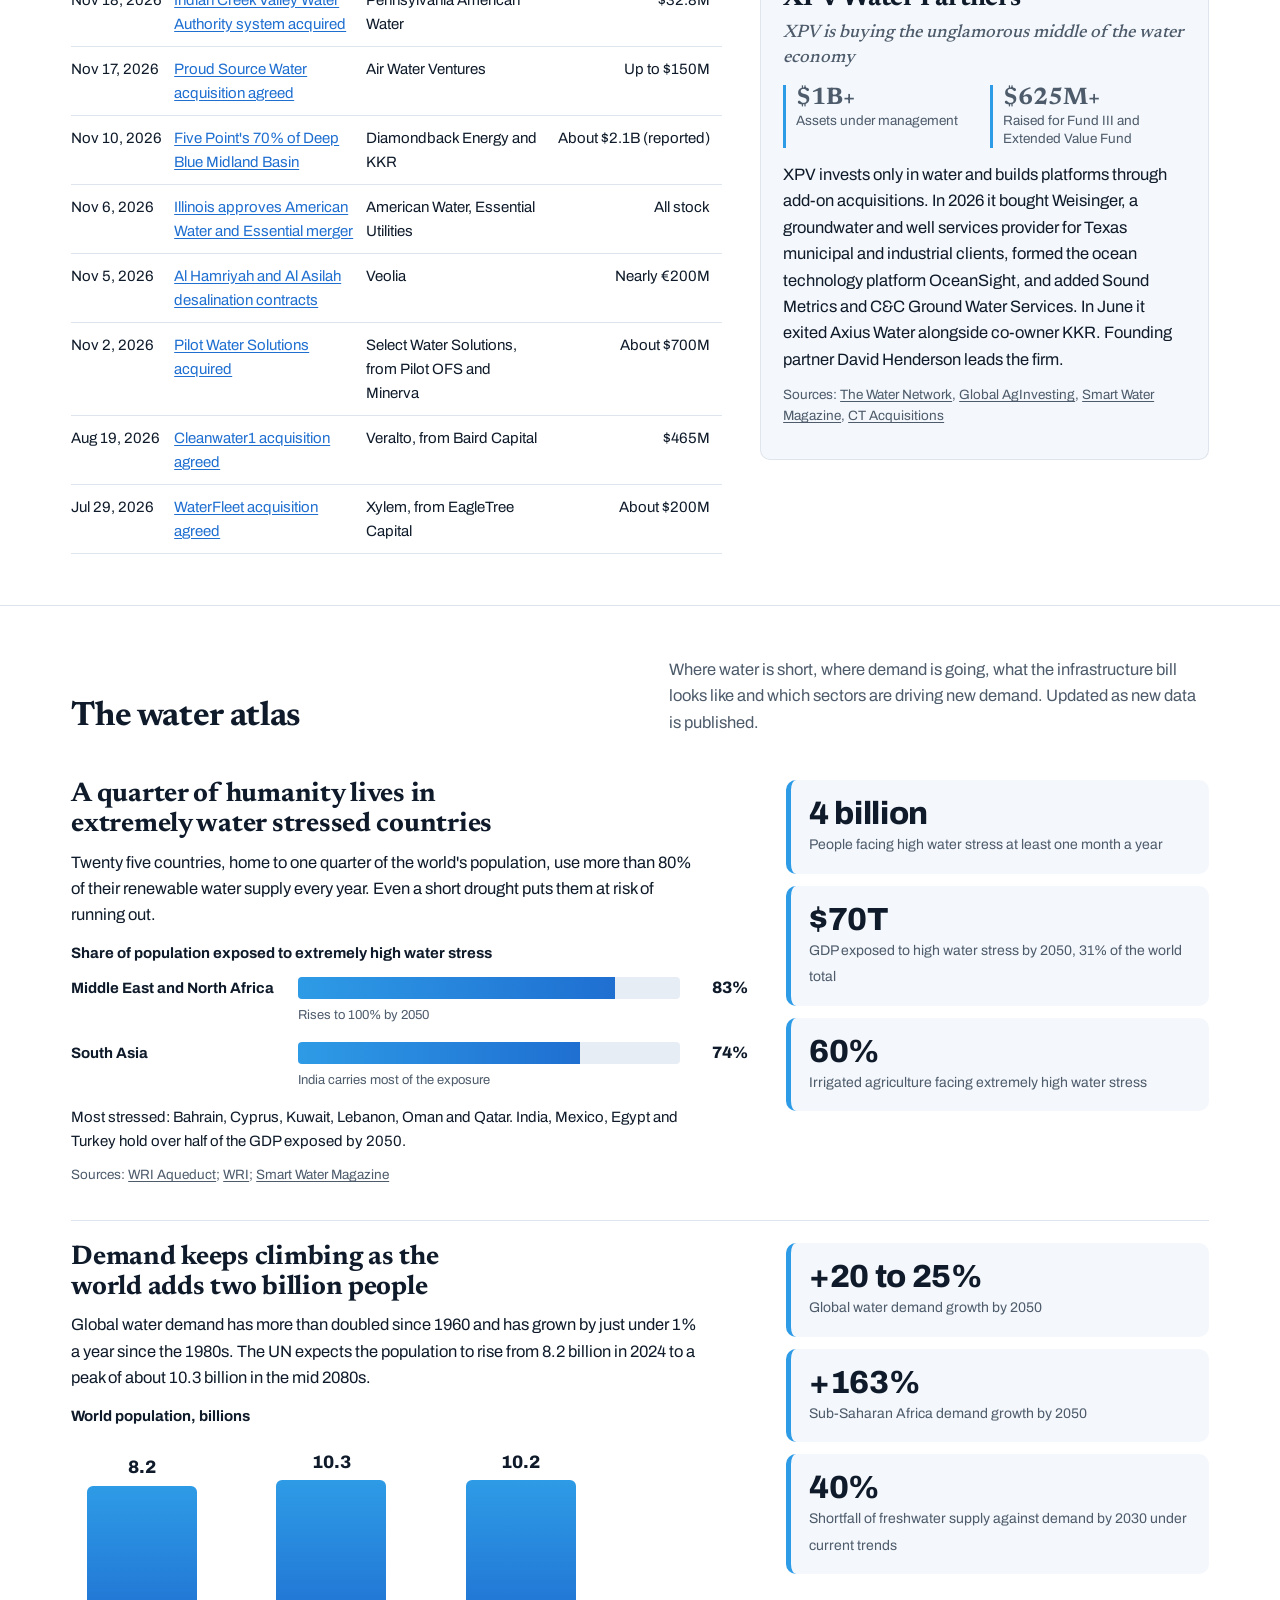
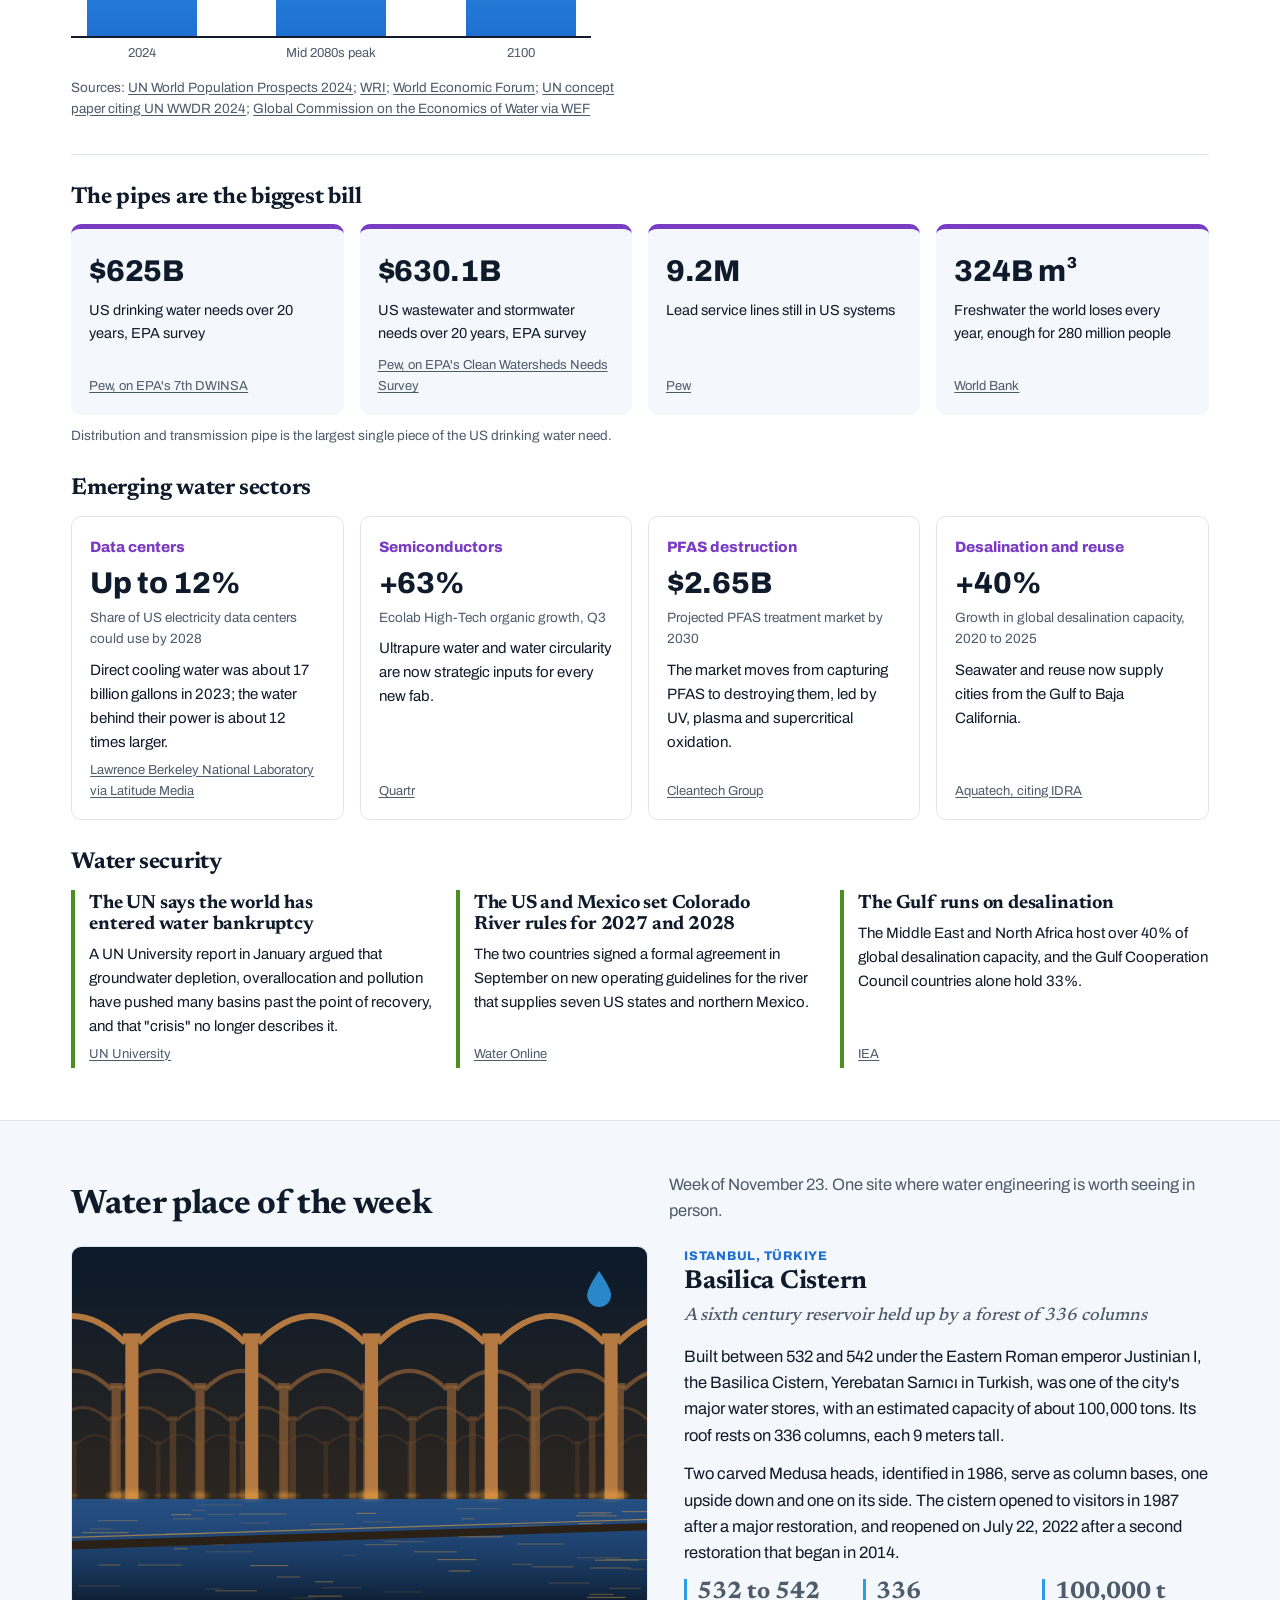
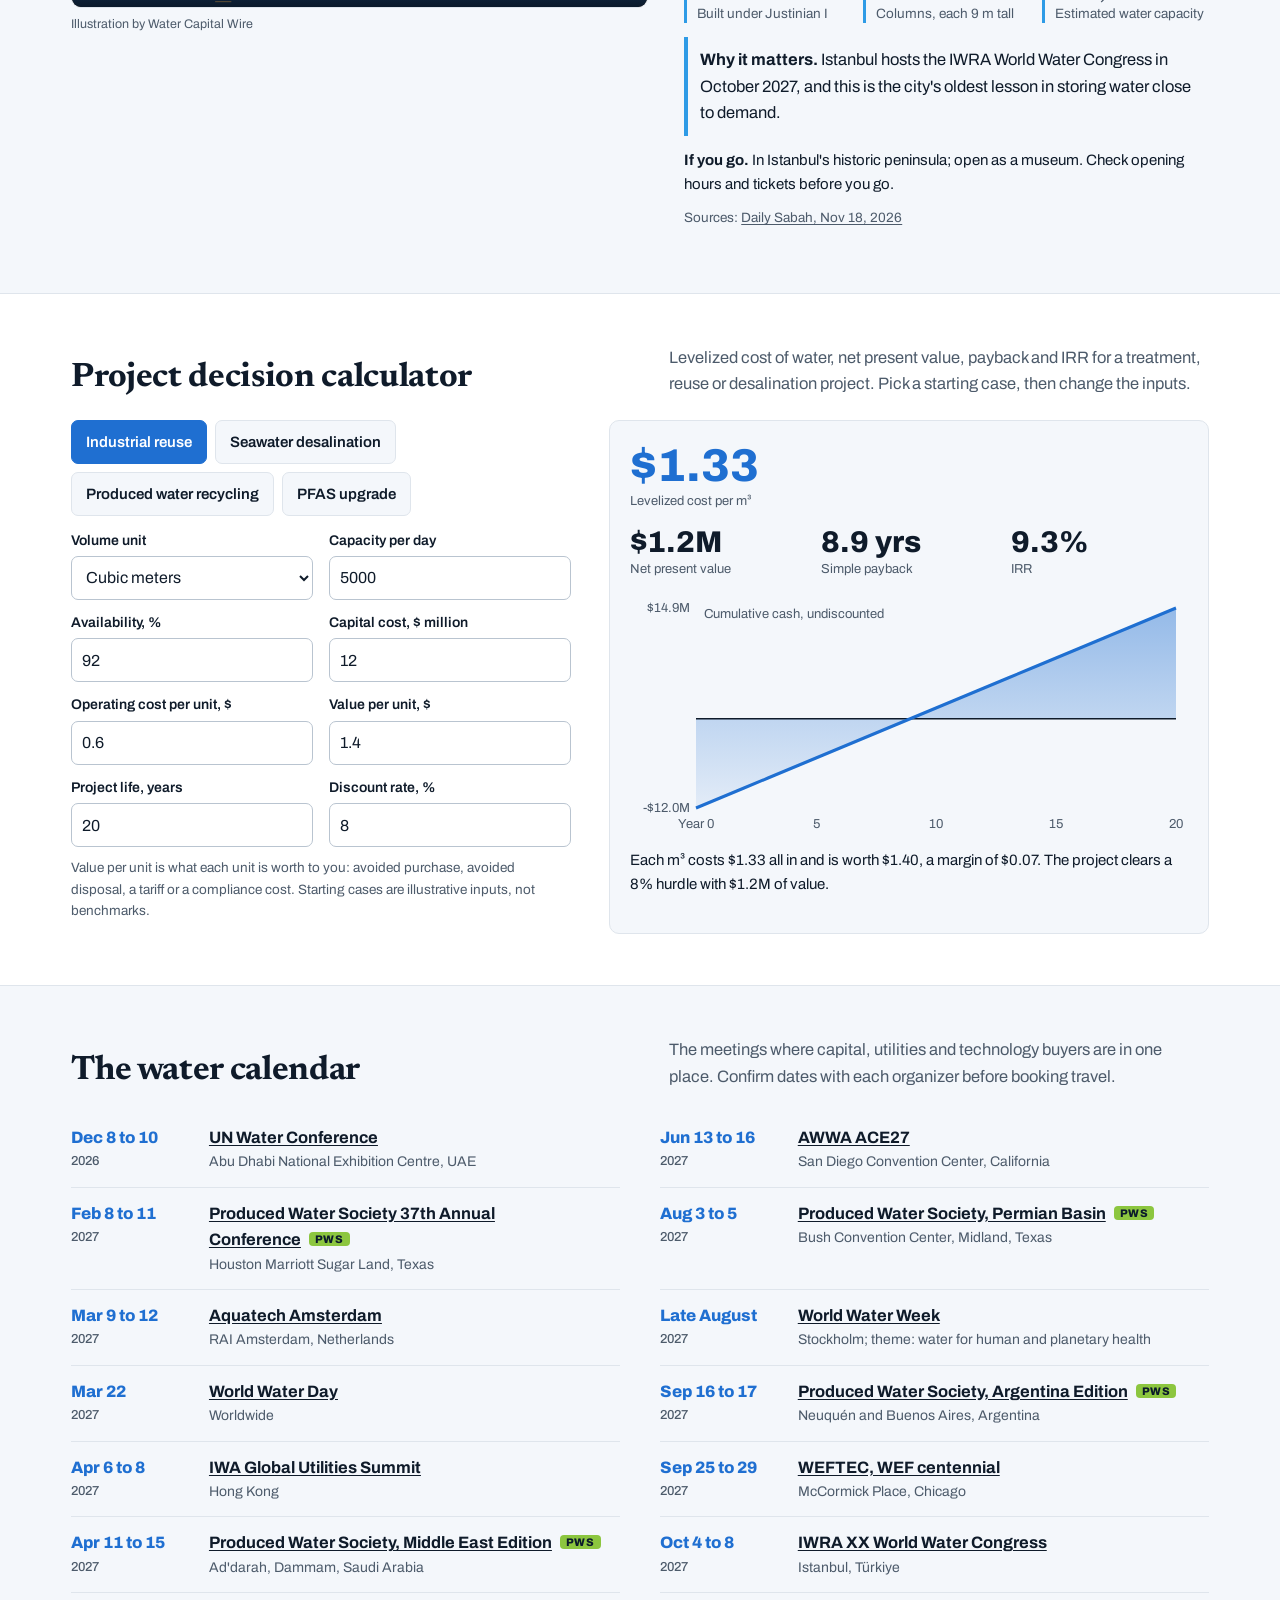
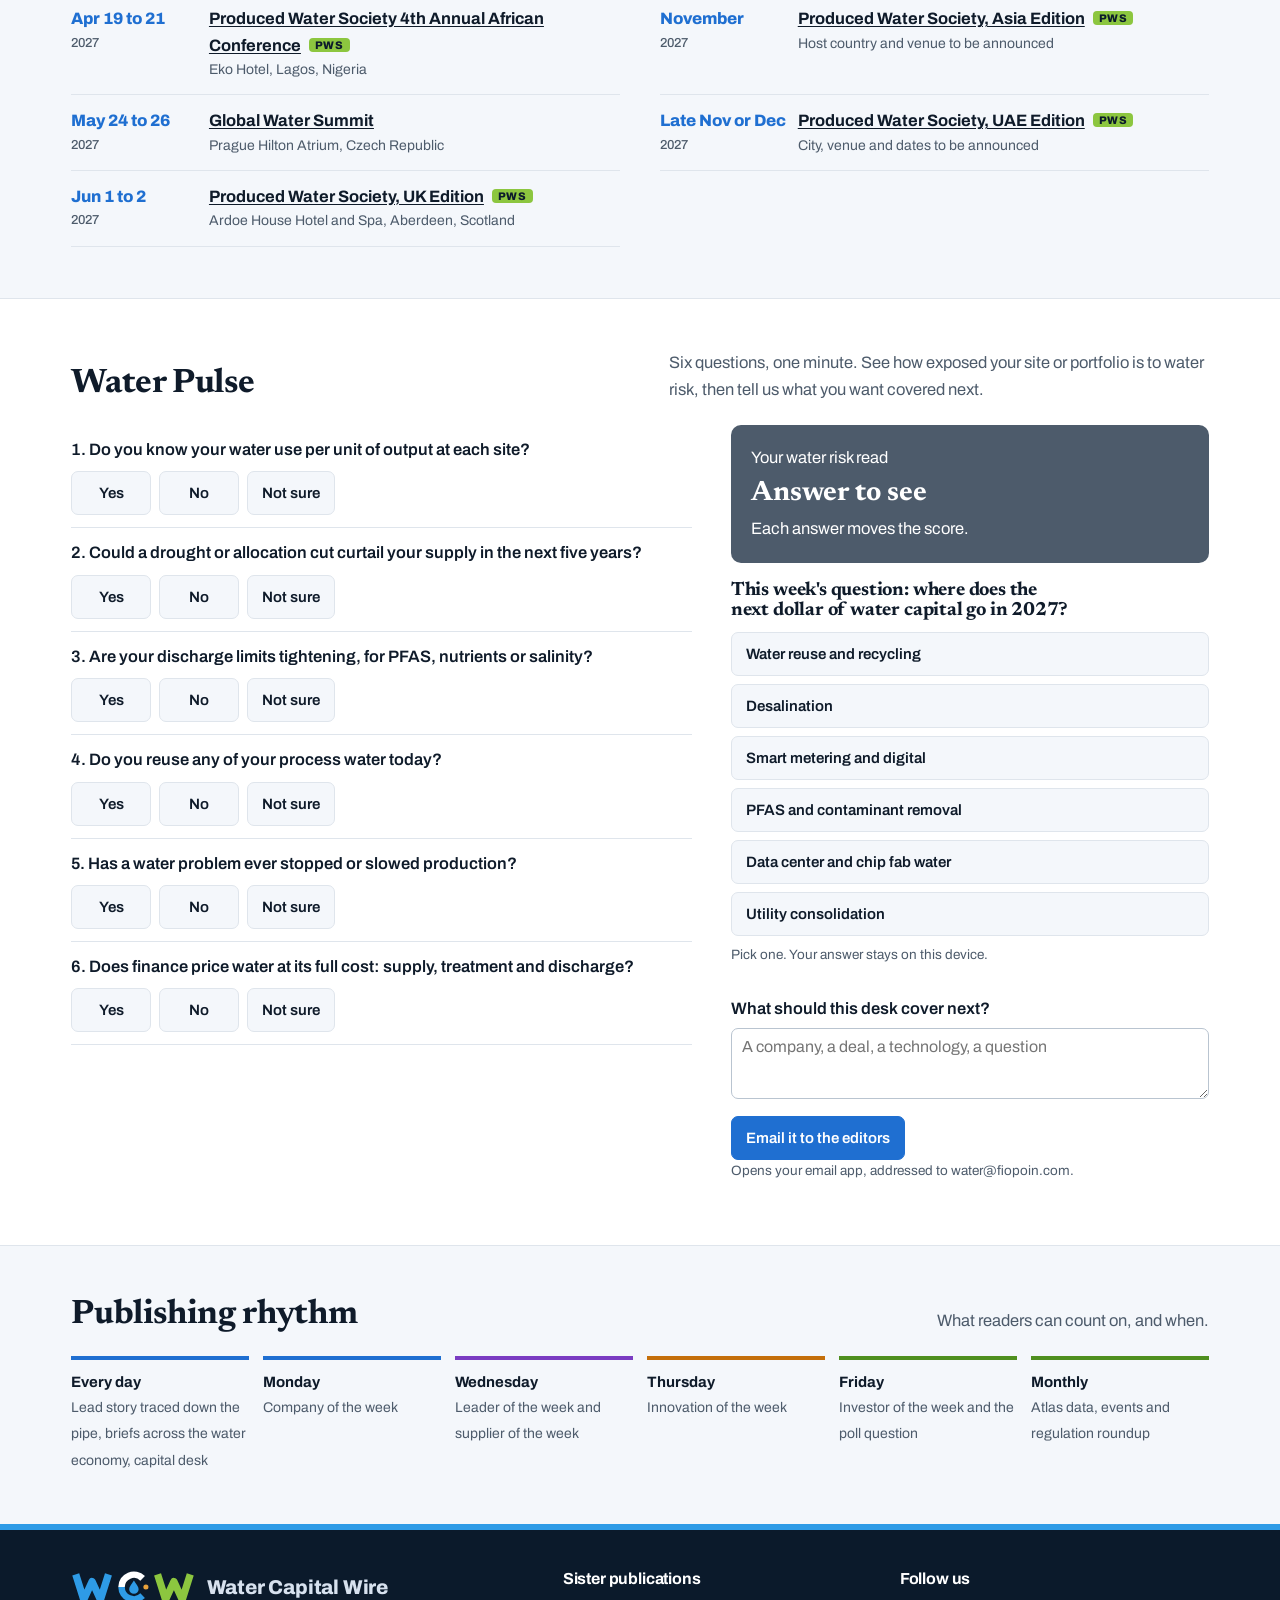
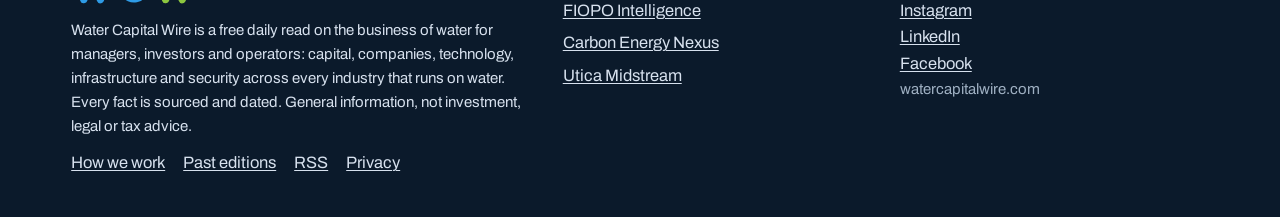
==== commit 143bf042: "Add Technology brief: Nvidia leadership swing and the AI build-out Co-Authored-By: Claude Opus 5.5 <" ====
--- a/index.html
+++ b/index.html
@@ -31,7 +31,7 @@
 <link rel="preload" href="assets/fonts/archivo-latin-400-normal.woff2" as="font" type="font/woff2" crossorigin>
 <link rel="stylesheet" href="assets/style.css?v=f85b350a">
 
-<script type="application/ld+json">{"@context": "https://schema.org", "@graph": [{"@type": "NewsMediaOrganization", "@id": "https://watercapitalwire.com/#org", "name": "Water Capital Wire", "url": "https://watercapitalwire.com/", "logo": {"@type": "ImageObject", "url": "https://watercapitalwire.com/brand/wcw-icon-512.png", "width": 512, "height": 512}, "description": "A free daily read on the business of water for managers, investors and operators: capital, companies, technology, infrastructure and water security, with every fact sourced and dated.", "sameAs": ["https://www.instagram.com/watercapitalwire/", "https://www.linkedin.com/company/watercapitalwire/", "https://www.facebook.com/1468106023047747"]}, {"@type": "NewsArticle", "@id": "https://watercapitalwire.com/#article", "headline": "Nevada's planned data centers could use 4 billion gallons a year to cool, and power plants nearly twice that", "description": "A new Desert Research Institute study finds 39 proposed Nevada data centers could use about 4 billion gallons a year for cooling by 2036, while the power plants serving them would consume nearly twice as much water again.", "url": "https://watercapitalwire.com/", "mainEntityOfPage": "https://watercapitalwire.com/", "image": ["https://watercapitalwire.com/social/2026-11-23.png"], "datePublished": "2026-11-23T04:17:00-06:00", "dateModified": "2026-11-23T04:17:00-06:00", "inLanguage": "en-US", "isAccessibleForFree": true, "articleSection": ["Data centers and water", "Capital", "Security", "Desalination", "Capital"], "author": {"@id": "https://watercapitalwire.com/#org"}, "publisher": {"@id": "https://watercapitalwire.com/#org"}}, {"@type": "Person", "name": "Estelle Brachlianoff", "jobTitle": "Chief executive, Veolia"}, {"@type": "WebSite", "@id": "https://watercapitalwire.com/#site", "name": "Water Capital Wire", "url": "https://watercapitalwire.com/", "publisher": {"@id": "https://watercapitalwire.com/#org"}, "inLanguage": "en-US"}]}</script>
+<script type="application/ld+json">{"@context": "https://schema.org", "@graph": [{"@type": "NewsMediaOrganization", "@id": "https://watercapitalwire.com/#org", "name": "Water Capital Wire", "url": "https://watercapitalwire.com/", "logo": {"@type": "ImageObject", "url": "https://watercapitalwire.com/brand/wcw-icon-512.png", "width": 512, "height": 512}, "description": "A free daily read on the business of water for managers, investors and operators: capital, companies, technology, infrastructure and water security, with every fact sourced and dated.", "sameAs": ["https://www.instagram.com/watercapitalwire/", "https://www.linkedin.com/company/watercapitalwire/", "https://www.facebook.com/1468106023047747"]}, {"@type": "NewsArticle", "@id": "https://watercapitalwire.com/#article", "headline": "Nevada's planned data centers could use 4 billion gallons a year to cool, and power plants nearly twice that", "description": "A new Desert Research Institute study finds 39 proposed Nevada data centers could use about 4 billion gallons a year for cooling by 2036, while the power plants serving them would consume nearly twice as much water again.", "url": "https://watercapitalwire.com/", "mainEntityOfPage": "https://watercapitalwire.com/", "image": ["https://watercapitalwire.com/social/2026-11-23.png"], "datePublished": "2026-11-23T04:17:00-06:00", "dateModified": "2026-11-23T04:17:00-06:00", "inLanguage": "en-US", "isAccessibleForFree": true, "articleSection": ["Data centers and water", "Capital", "Security", "Technology", "Desalination", "Capital"], "author": {"@id": "https://watercapitalwire.com/#org"}, "publisher": {"@id": "https://watercapitalwire.com/#org"}}, {"@type": "Person", "name": "Estelle Brachlianoff", "jobTitle": "Chief executive, Veolia"}, {"@type": "WebSite", "@id": "https://watercapitalwire.com/#site", "name": "Water Capital Wire", "url": "https://watercapitalwire.com/", "publisher": {"@id": "https://watercapitalwire.com/#org"}, "inLanguage": "en-US"}]}</script>
 </head>
 <body>
 <a class="skip" href="#main">Skip to content</a>
@@ -112,6 +112,14 @@
    <p class="src">Sources: <a href="https://www.natureworldnews.com/articles/73934/20261119/fiji-declares-nationwide-state-disaster-el-nino-drought-reaches-crisis-level.htm" rel="noopener">Nature World News, Nov 19, 2026</a></p>
   </article>
   
+  <article class="brief" id="ai">
+   <p class="bt"><span class="sec">Technology</span><span>United States</span></p>
+   <h3>Chip stocks whipsaw over Nvidia&#39;s leadership, testing the AI build-out behind data center water demand</h3>
+   <p>Nvidia shares fell 14% on Friday, November 20, and the S&amp;P 500 closed in a correction, extending a selloff that followed co-founder Jensen Huang&#39;s resignation as CEO on November 12. On Sunday, President Trump posted that he hoped Nvidia&#39;s board would rehire Huang. Nvidia rose about 9% in premarket trading Monday and Nasdaq futures gained about 3%. As of Monday morning the board had not announced a decision; CFO Colette Kress remains interim CEO.</p>
+   <p class="why"><b>Why it matters.</b> Data center and chip fab water demand, including the Nevada pipeline in today&#39;s lead, rides on AI capital spending. Watch whether cloud providers hold their build-out plans; suppliers such as Ecolab and Kurita sell water treatment into that cycle.</p>
+   <p class="src">Sources: <a href="https://finance.yahoo.com/markets/stocks/article/nvidia-stock-jumps-as-dc-makes-stunning-u-turn-on-jensen-huang-113419437.html" rel="noopener">Yahoo Finance, Nov 23, 2026</a>; <a href="https://finance.yahoo.com/markets/live/stock-market-today-monday-november-23-dow-sp-500-nasdaq-091118583.html" rel="noopener">Yahoo Finance markets live, Nov 23, 2026</a>; <a href="https://sfstandard.com/2026/11/12/nvidia-shares-tumble-as-wall-street-reacts-huang-s-exit/" rel="noopener">The San Francisco Standard, Nov 12, 2026</a></p>
+  </article>
+  
   <article class="brief" id="desal">
    <p class="bt"><span class="sec">Desalination</span><span>Saudi Arabia</span></p>
    <h3>Saudi Water Authority cancels Wabag&#39;s $272 million Yanbu desalination award, again</h3>
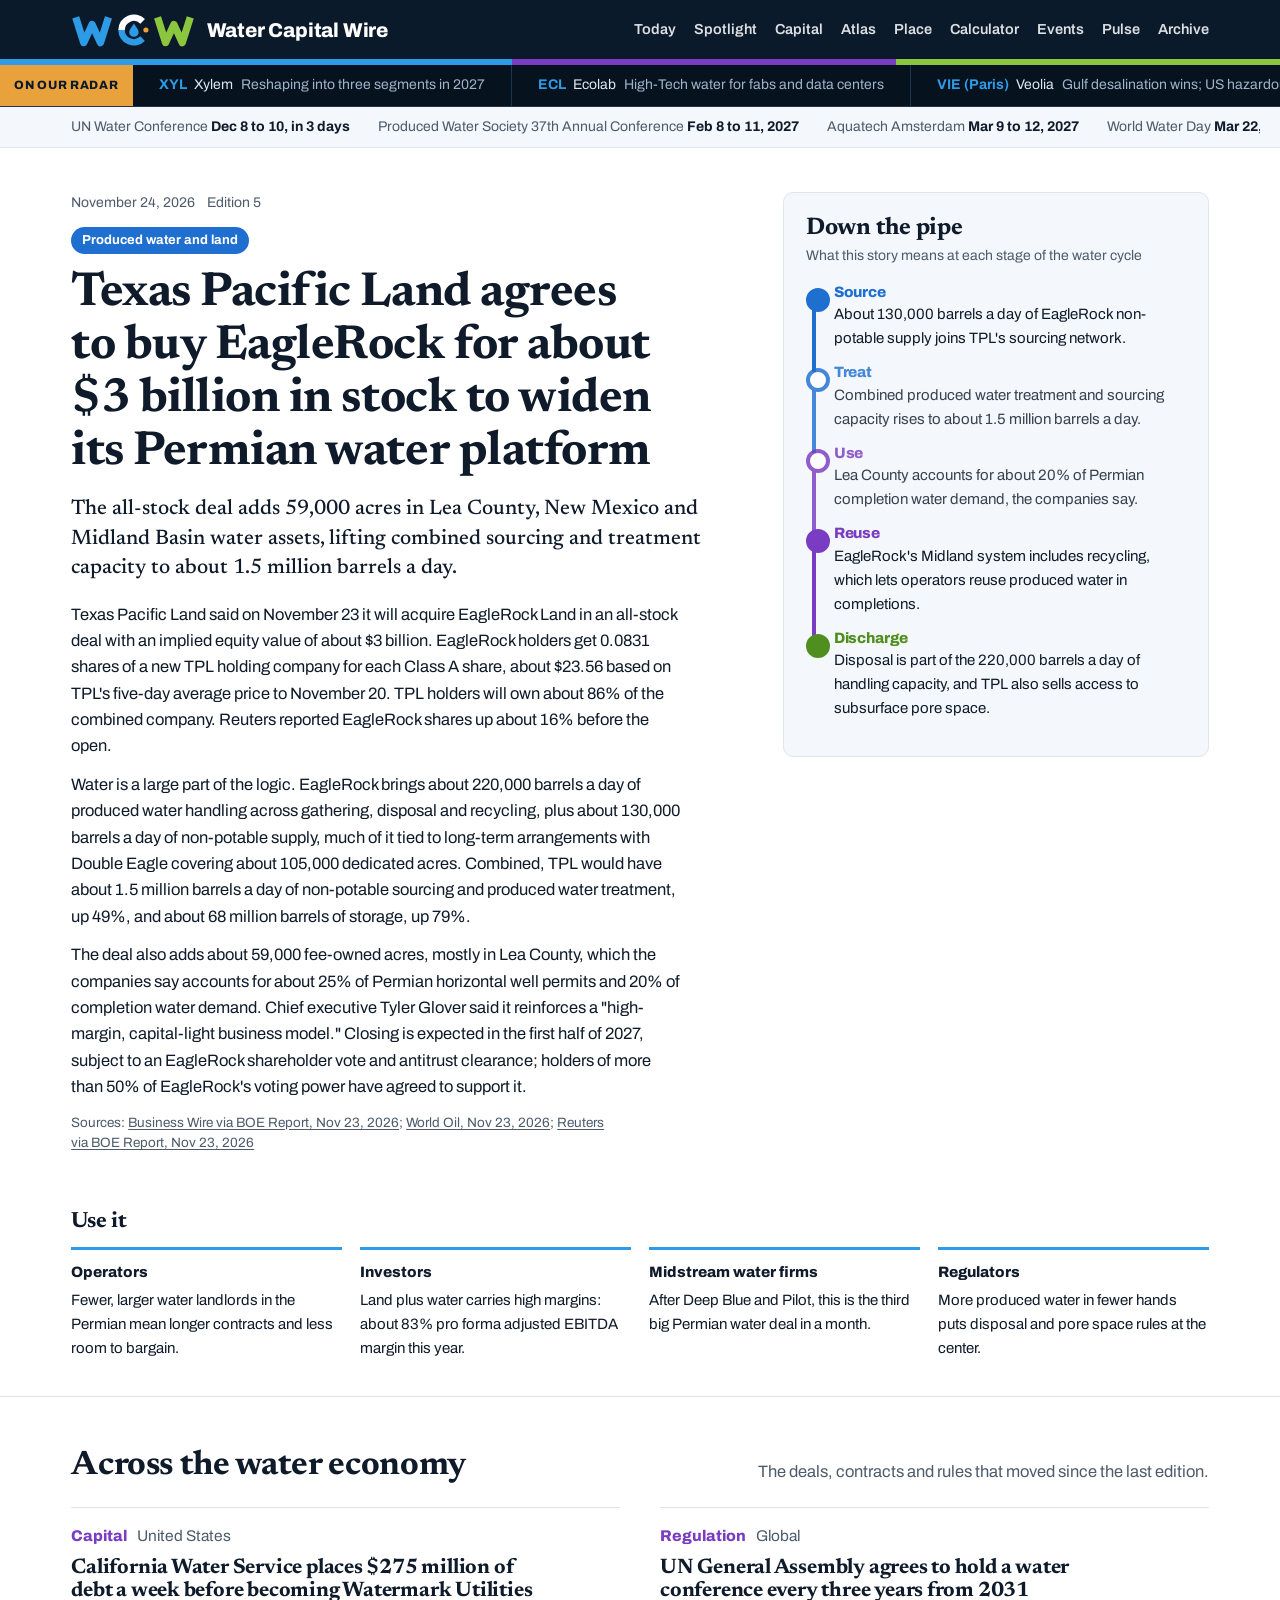
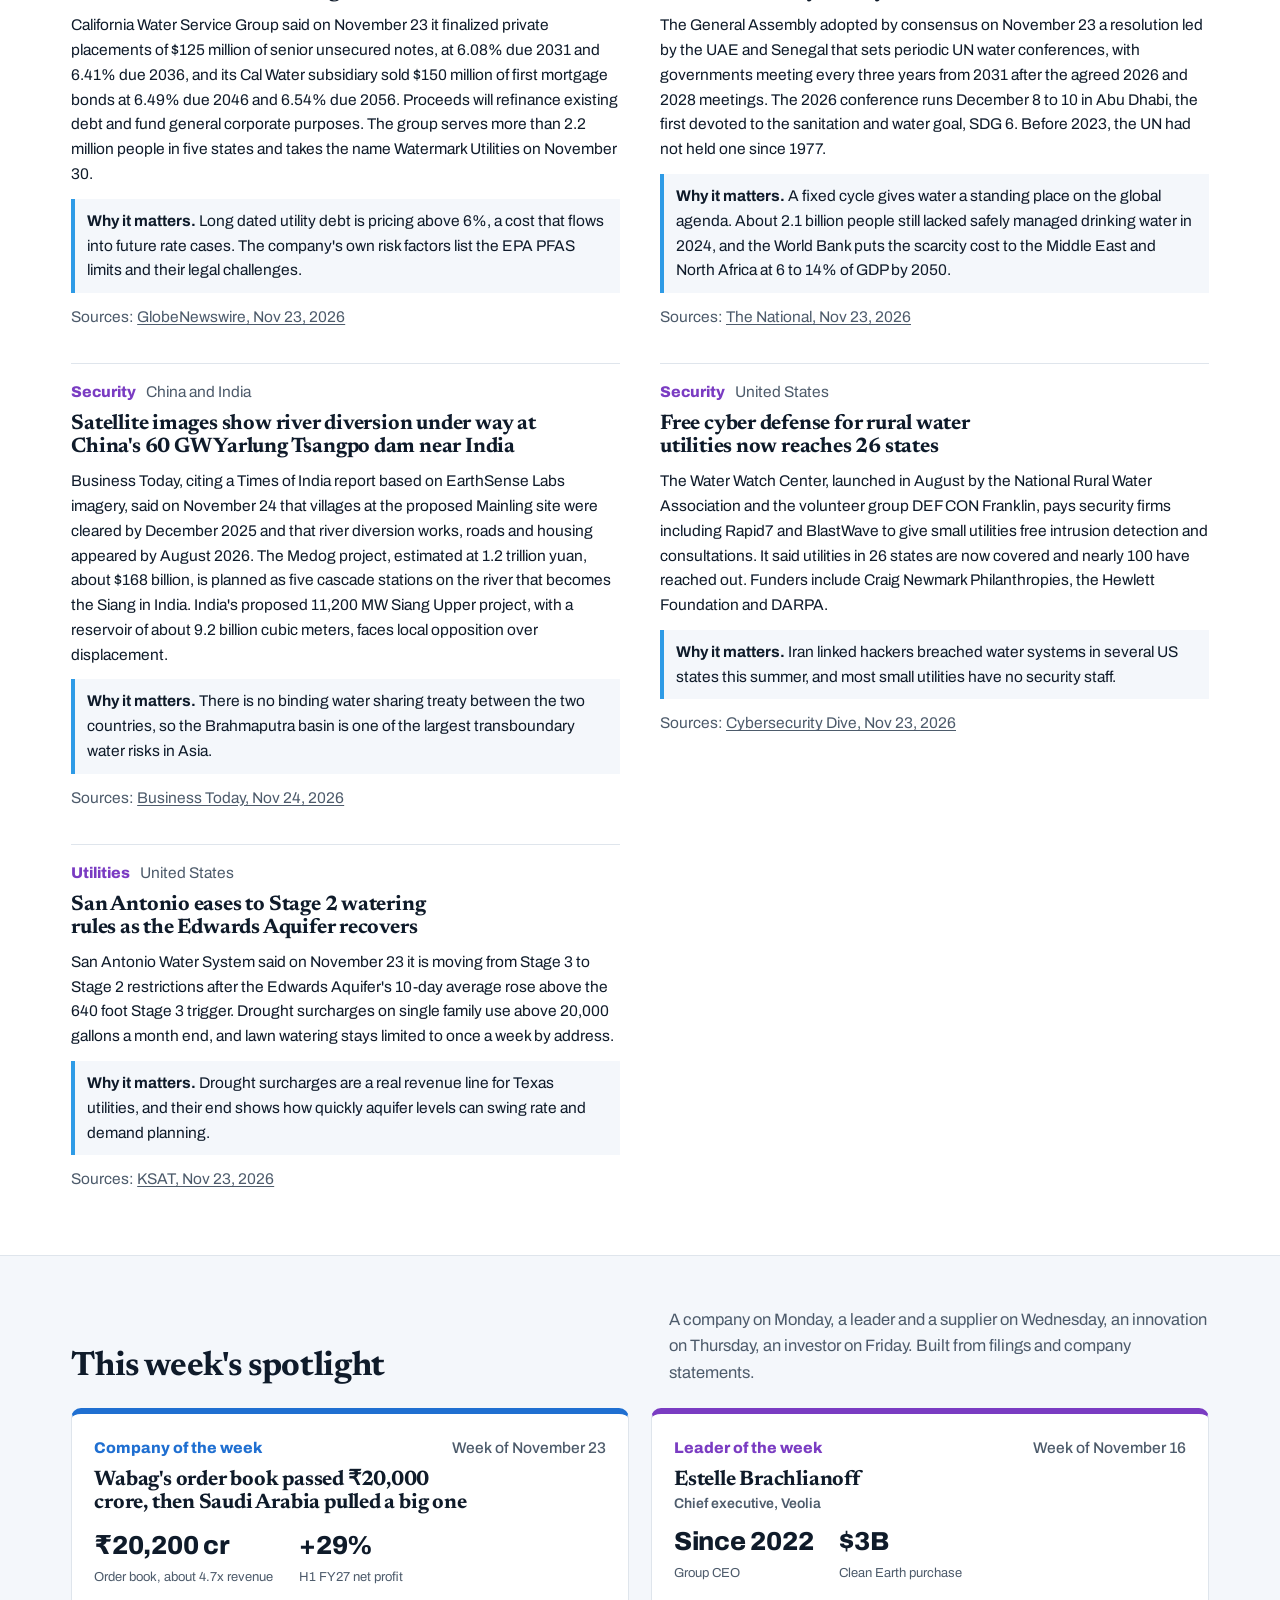
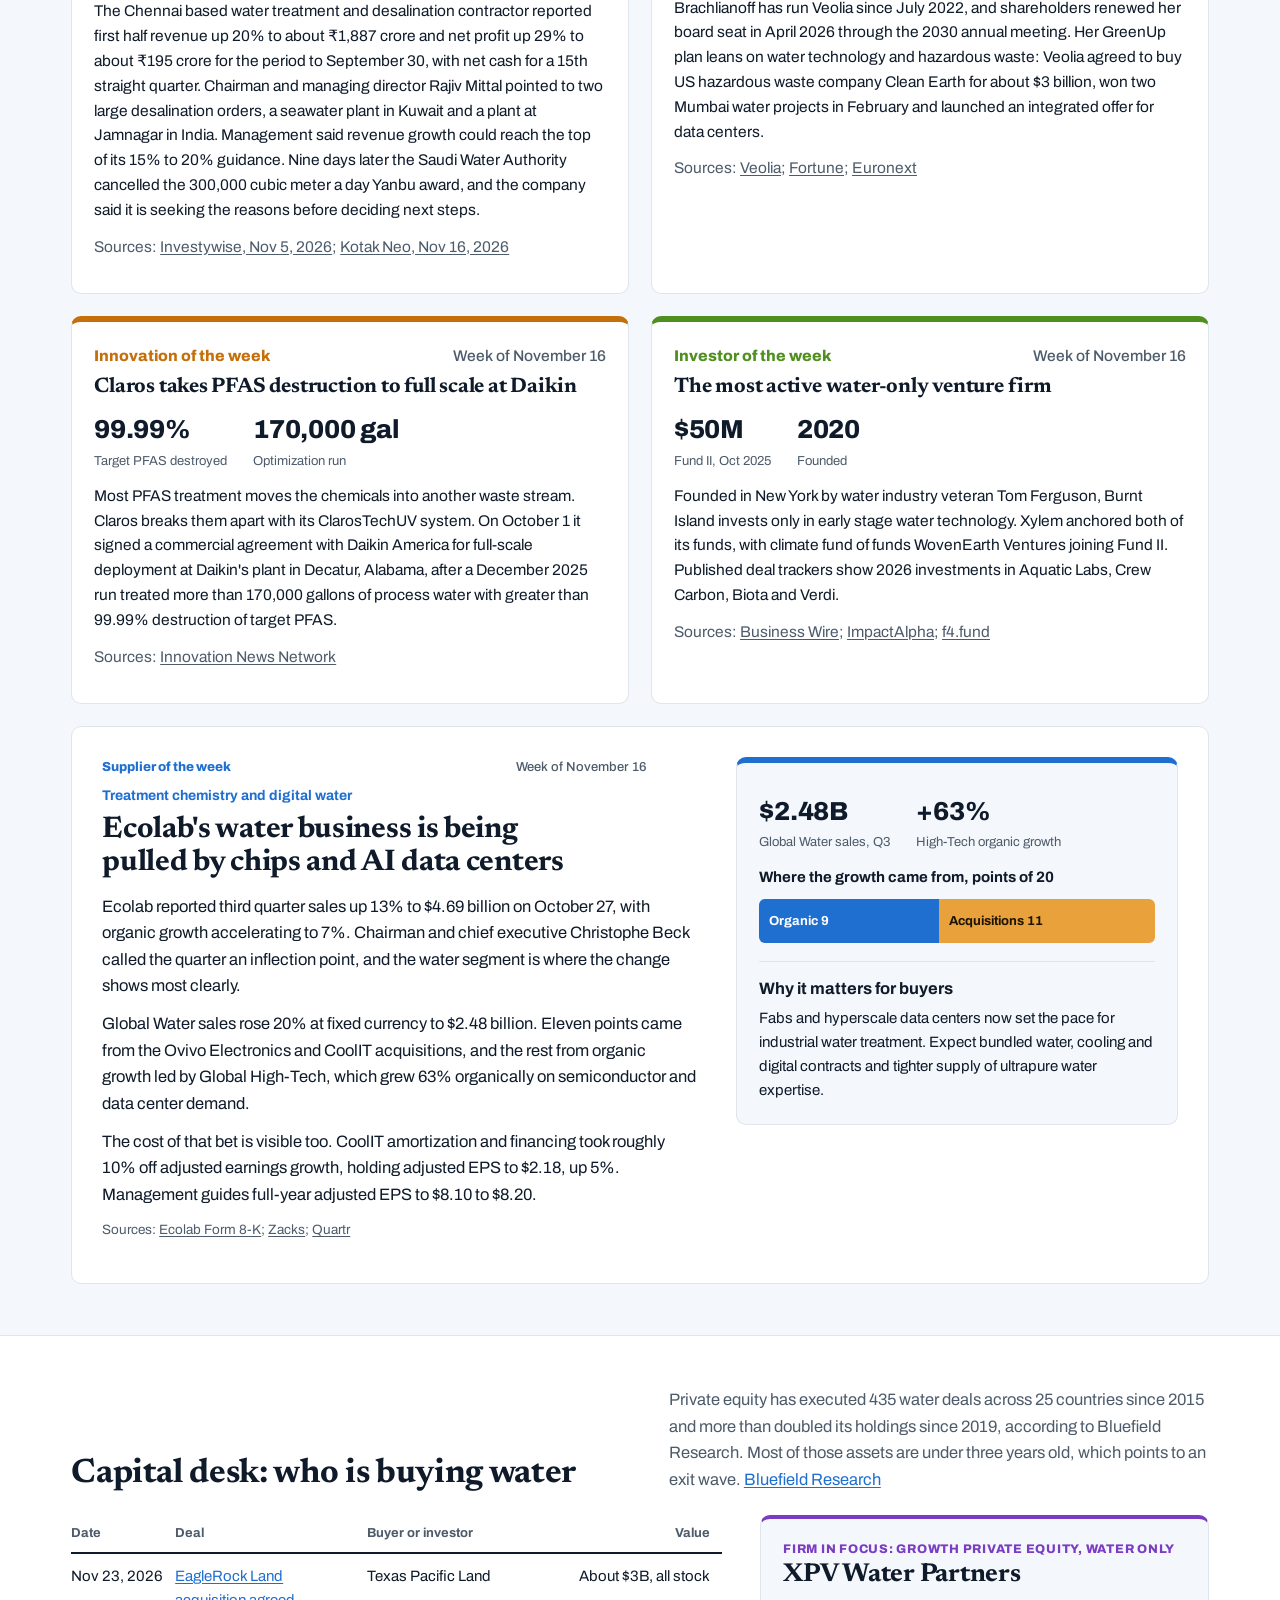
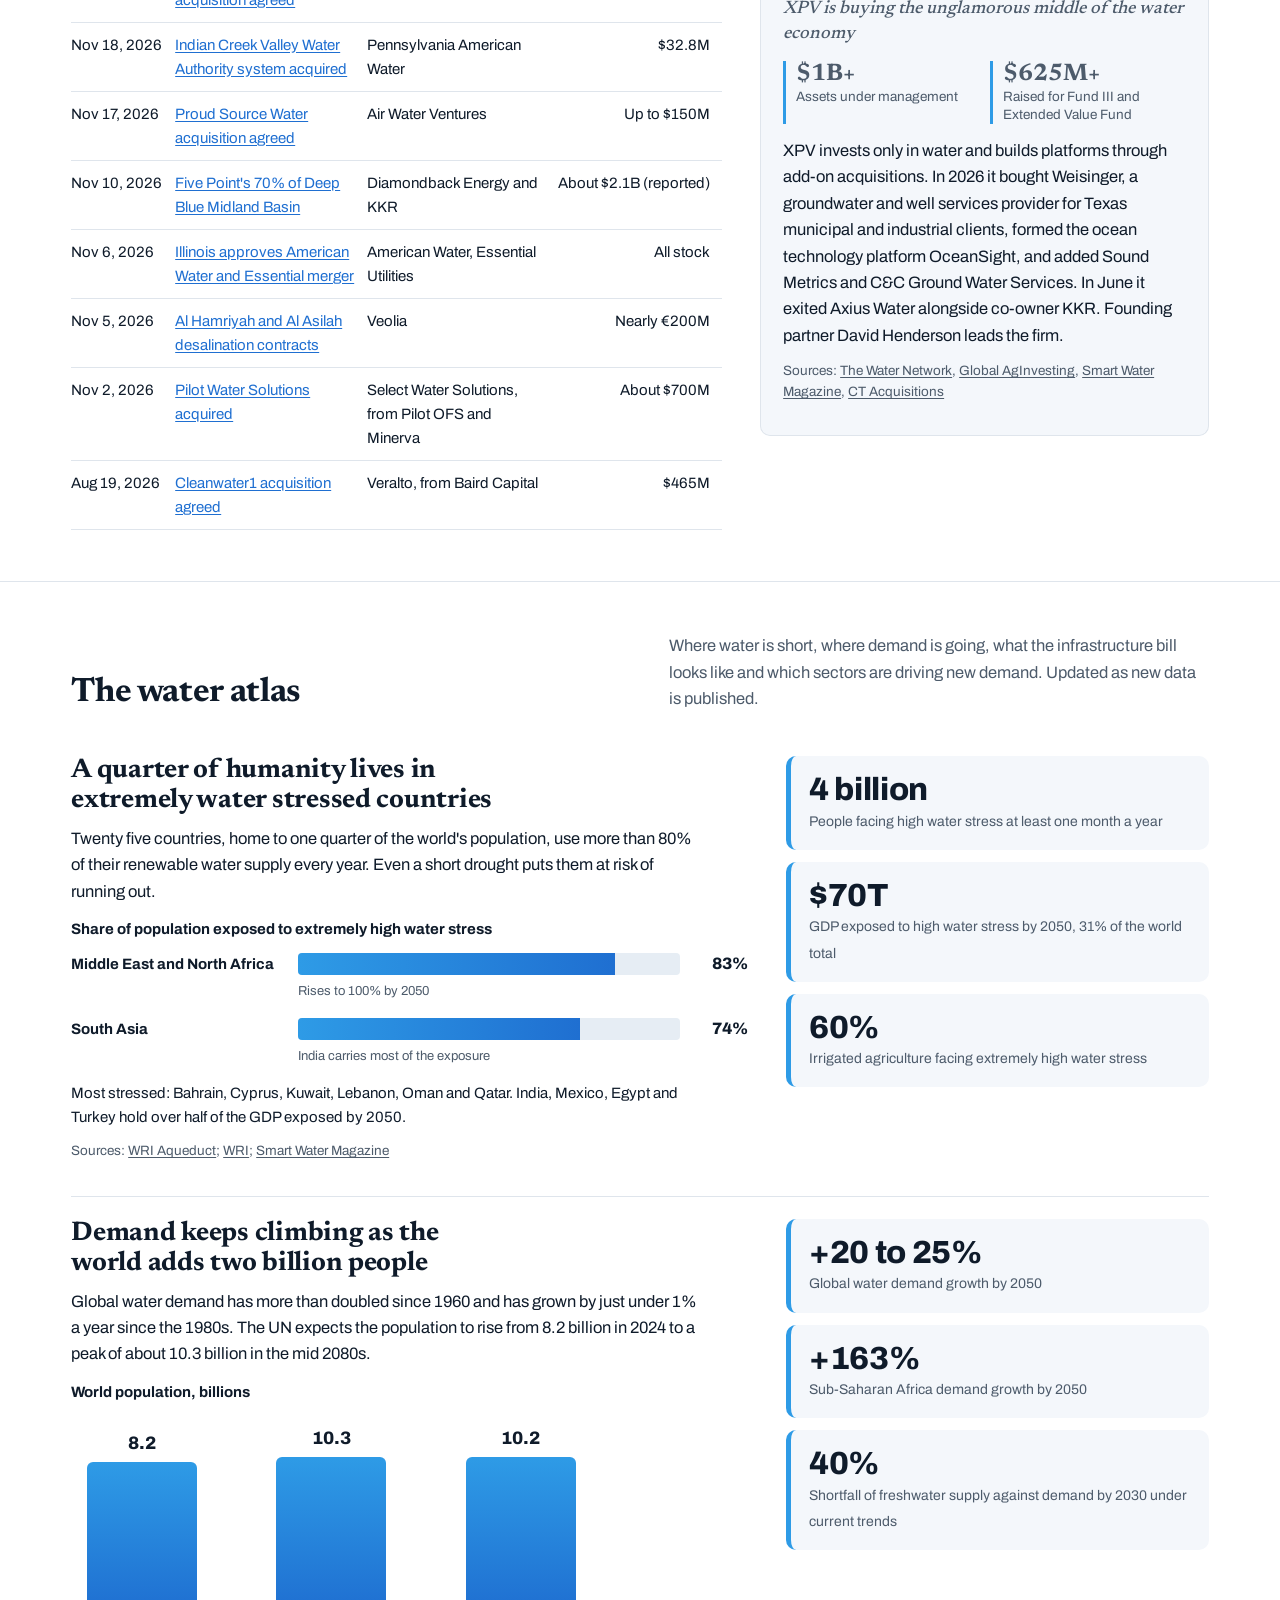
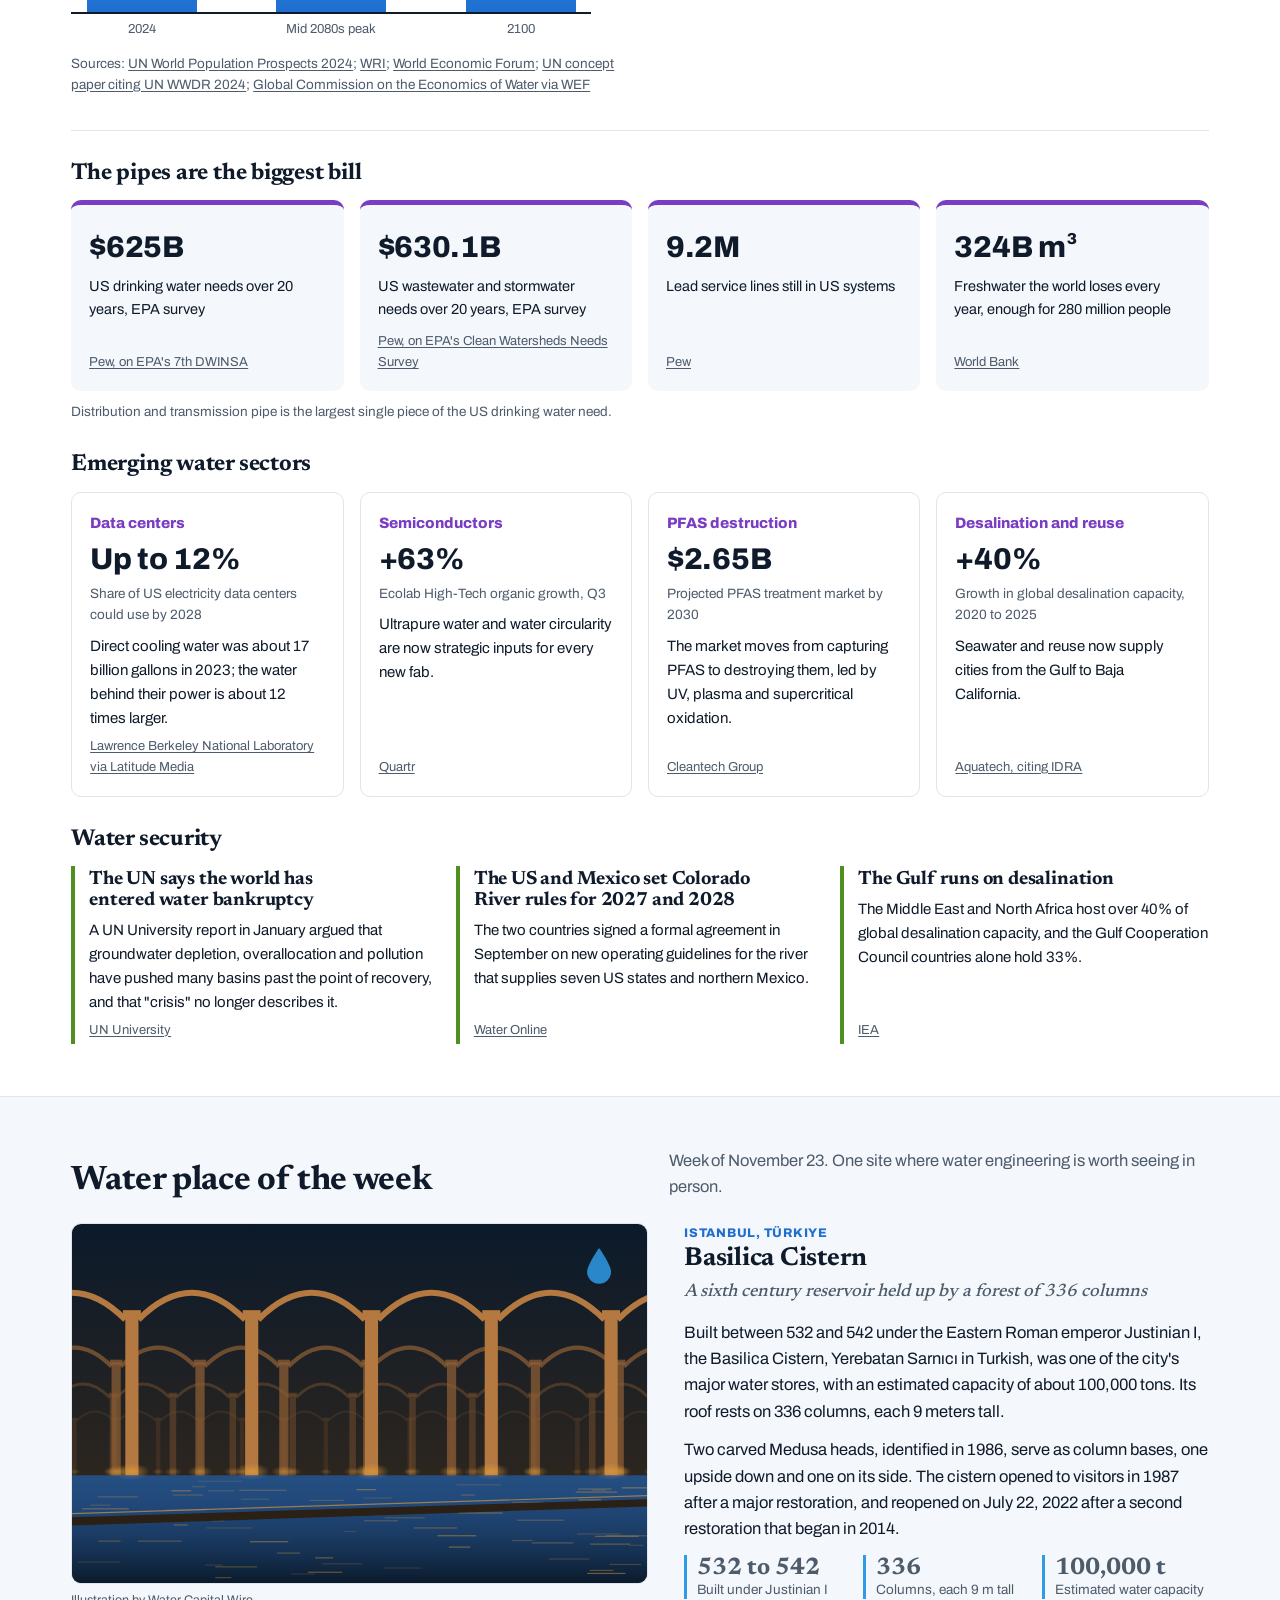
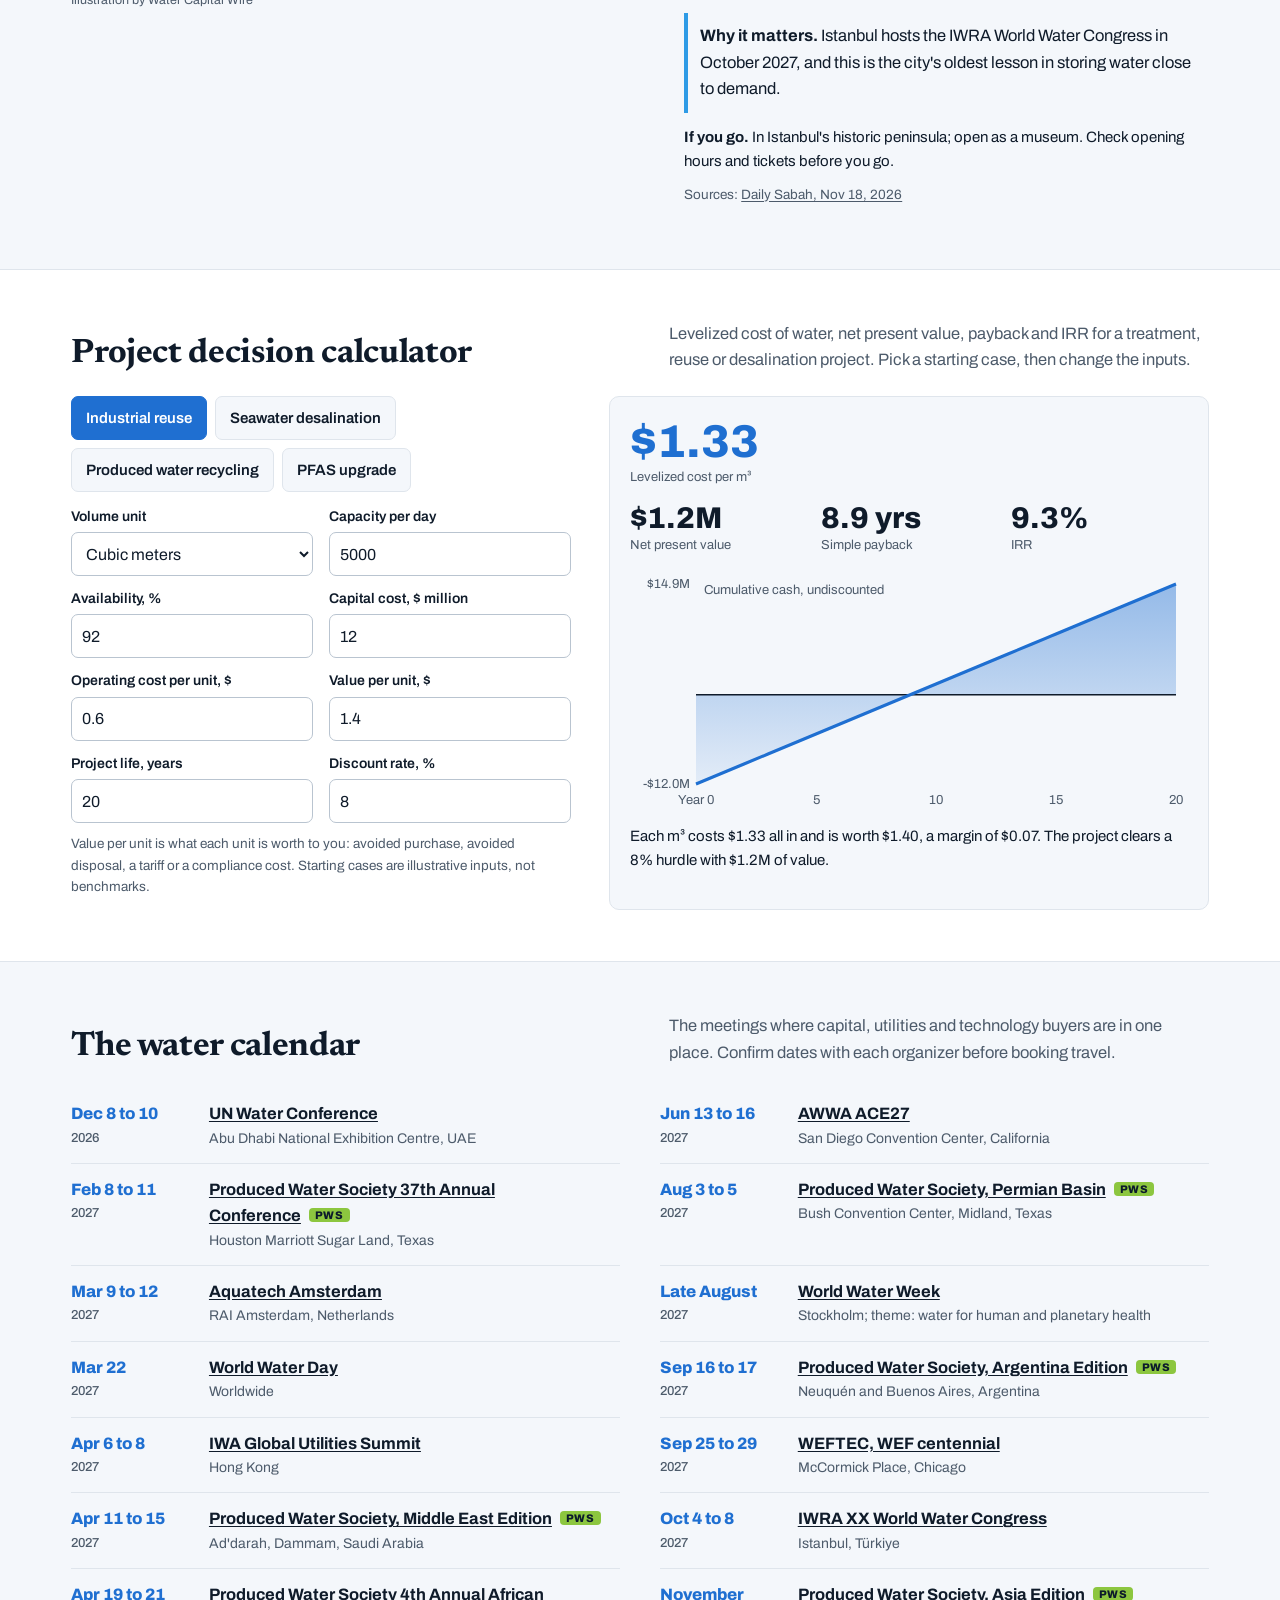
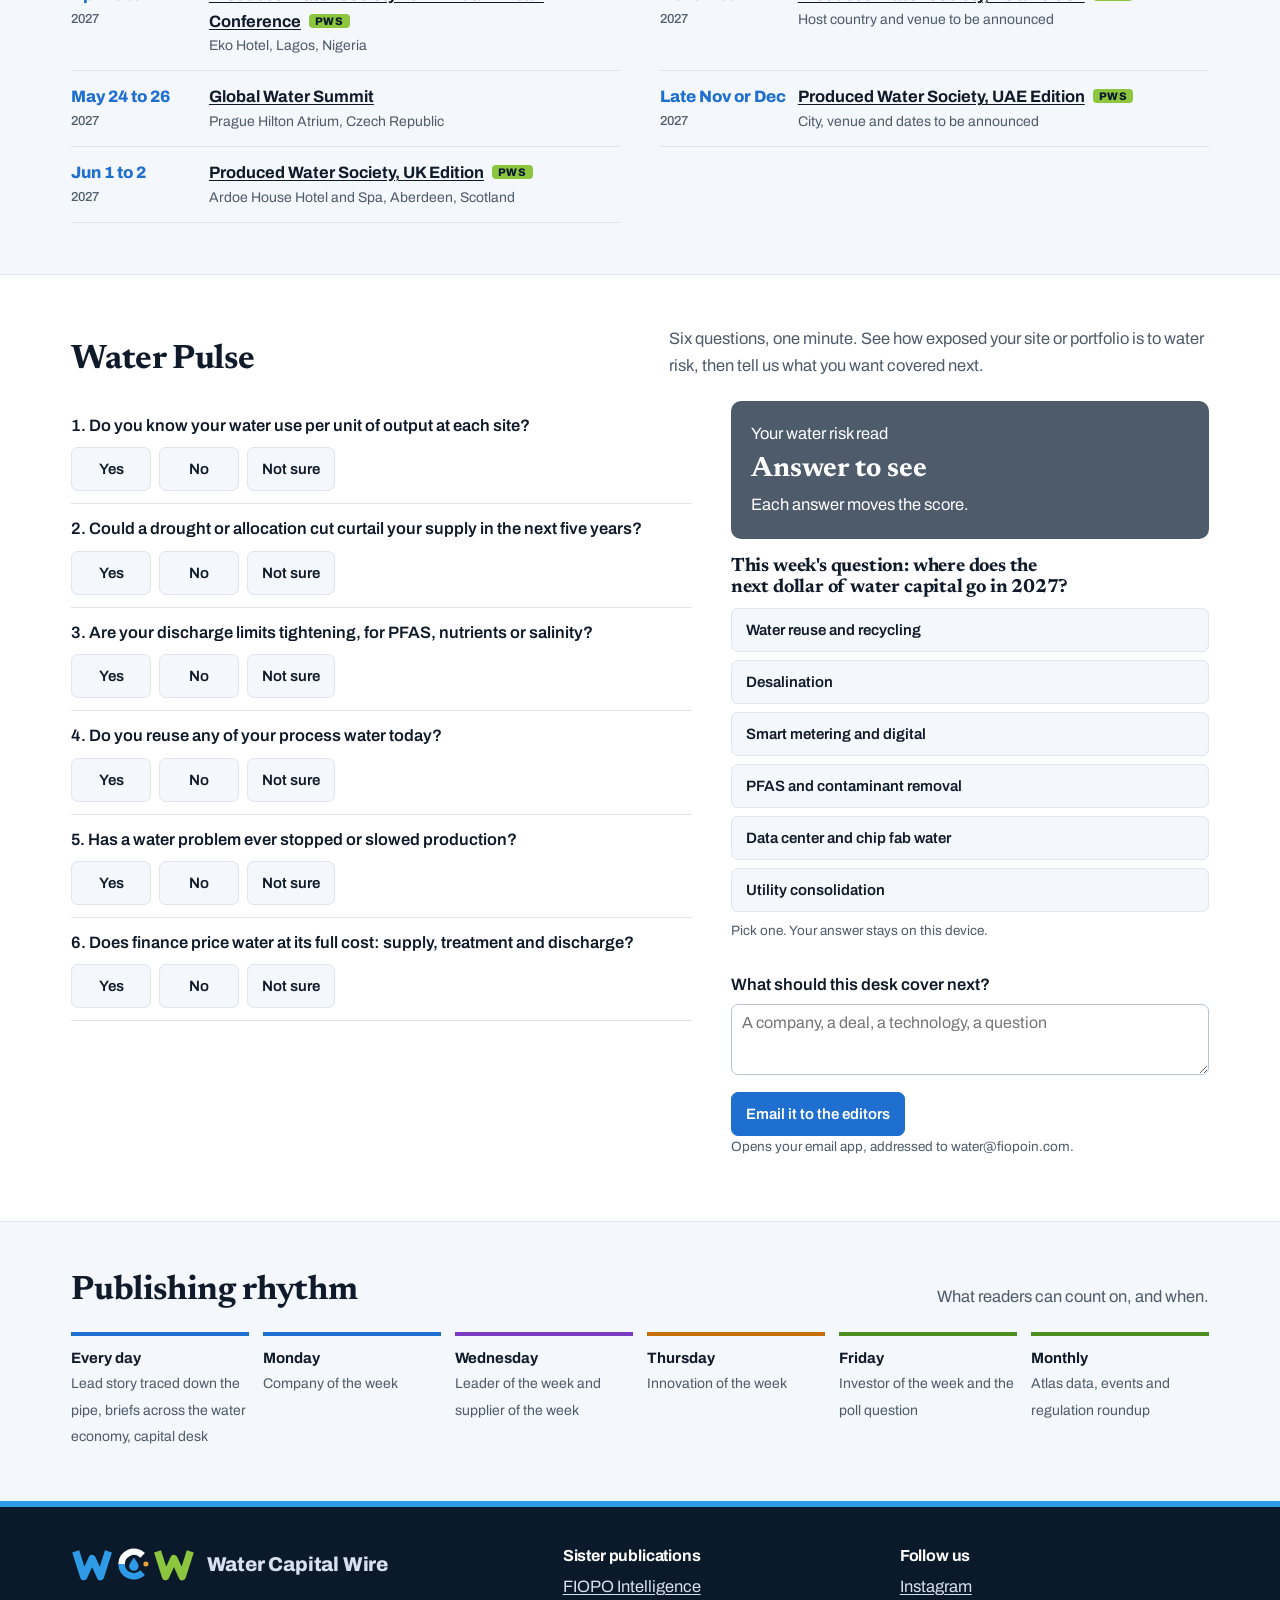
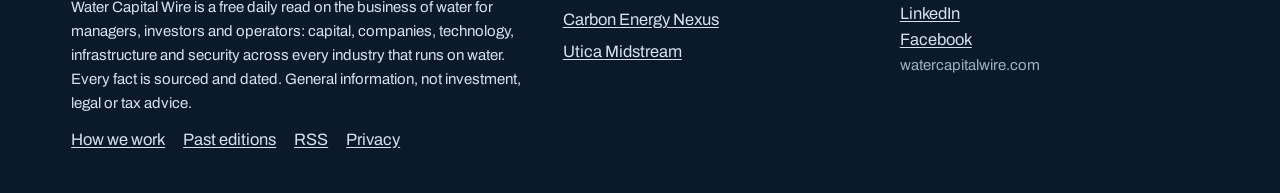
==== commit 1f5879ae: "Edition 2026-11-24: Texas Pacific Land buys EagleRock for Permian water Co-Authored-By: Claude Opus " ====
--- a/index.html
+++ b/index.html
@@ -6,7 +6,7 @@
 <meta http-equiv="Content-Security-Policy" content="default-src 'self'; script-src 'self'; style-src 'self' 'unsafe-inline'; img-src 'self' data:; font-src 'self'; connect-src 'self'; object-src 'none'; base-uri 'self'; form-action 'self' mailto:; upgrade-insecure-requests">
 <meta name="referrer" content="strict-origin-when-cross-origin">
 <title>Water Capital Wire: Water Business News, Capital, Technology and Water Security</title>
-<meta name="description" content="A new Desert Research Institute study finds 39 proposed Nevada data centers could use about 4 billion gallons a year for cooling by 2036, while the power plants serving them would consume nearly twice as much water again.">
+<meta name="description" content="Texas Pacific Land agreed to buy EagleRock Land in an all-stock deal worth about $3 billion, adding 59,000 acres and Midland Basin water assets. Combined water sourcing and treatment capacity rises to about 1.5 million barrels a day.">
 <meta name="robots" content="index, follow, max-image-preview:large">
 <link rel="canonical" href="https://watercapitalwire.com/">
 
@@ -14,16 +14,16 @@
 <meta name="theme-color" content="#0b1a2b">
 <meta property="og:type" content="article">
 <meta property="og:site_name" content="Water Capital Wire">
-<meta property="og:title" content="Nevada&#39;s planned data centers could use 4 billion gallons a year to cool, and power plants nearly twice that">
-<meta property="og:description" content="A new Desert Research Institute study finds 39 proposed Nevada data centers could use about 4 billion gallons a year for cooling by 2036, while the power plants serving them would consume nearly twice as much water again.">
+<meta property="og:title" content="Texas Pacific Land agrees to buy EagleRock for about $3 billion in stock to widen its Permian water platform">
+<meta property="og:description" content="Texas Pacific Land agreed to buy EagleRock Land in an all-stock deal worth about $3 billion, adding 59,000 acres and Midland Basin water assets. Combined water sourcing and treatment capacity rises to about 1.5 million barrels a day.">
 <meta property="og:url" content="https://watercapitalwire.com/">
-<meta property="og:image" content="https://watercapitalwire.com/social/2026-11-23.png">
+<meta property="og:image" content="https://watercapitalwire.com/social/2026-11-24.png">
 <meta property="og:image:width" content="1080"><meta property="og:image:height" content="1350">
-<meta property="article:published_time" content="2026-11-23T04:17:00-06:00">
+<meta property="article:published_time" content="2026-11-24T04:17:00-06:00">
 <meta name="twitter:card" content="summary_large_image">
-<meta name="twitter:title" content="Nevada&#39;s planned data centers could use 4 billion gallons a year to cool, and power plants nearly twice that">
-<meta name="twitter:description" content="A new Desert Research Institute study finds 39 proposed Nevada data centers could use about 4 billion gallons a year for cooling by 2036, while the power plants serving them would consume nearly twice as much water again.">
-<meta name="twitter:image" content="https://watercapitalwire.com/social/2026-11-23.png">
+<meta name="twitter:title" content="Texas Pacific Land agrees to buy EagleRock for about $3 billion in stock to widen its Permian water platform">
+<meta name="twitter:description" content="Texas Pacific Land agreed to buy EagleRock Land in an all-stock deal worth about $3 billion, adding 59,000 acres and Midland Basin water assets. Combined water sourcing and treatment capacity rises to about 1.5 million barrels a day.">
+<meta name="twitter:image" content="https://watercapitalwire.com/social/2026-11-24.png">
 <link rel="icon" type="image/svg+xml" href="brand/wcw-icon.svg">
 <link rel="apple-touch-icon" href="brand/wcw-icon-180.png">
 <link rel="alternate" type="application/rss+xml" title="Water Capital Wire" href="feed.xml">
@@ -31,7 +31,7 @@
 <link rel="preload" href="assets/fonts/archivo-latin-400-normal.woff2" as="font" type="font/woff2" crossorigin>
 <link rel="stylesheet" href="assets/style.css?v=f85b350a">
 
-<script type="application/ld+json">{"@context": "https://schema.org", "@graph": [{"@type": "NewsMediaOrganization", "@id": "https://watercapitalwire.com/#org", "name": "Water Capital Wire", "url": "https://watercapitalwire.com/", "logo": {"@type": "ImageObject", "url": "https://watercapitalwire.com/brand/wcw-icon-512.png", "width": 512, "height": 512}, "description": "A free daily read on the business of water for managers, investors and operators: capital, companies, technology, infrastructure and water security, with every fact sourced and dated.", "sameAs": ["https://www.instagram.com/watercapitalwire/", "https://www.linkedin.com/company/watercapitalwire/", "https://www.facebook.com/1468106023047747"]}, {"@type": "NewsArticle", "@id": "https://watercapitalwire.com/#article", "headline": "Nevada's planned data centers could use 4 billion gallons a year to cool, and power plants nearly twice that", "description": "A new Desert Research Institute study finds 39 proposed Nevada data centers could use about 4 billion gallons a year for cooling by 2036, while the power plants serving them would consume nearly twice as much water again.", "url": "https://watercapitalwire.com/", "mainEntityOfPage": "https://watercapitalwire.com/", "image": ["https://watercapitalwire.com/social/2026-11-23.png"], "datePublished": "2026-11-23T04:17:00-06:00", "dateModified": "2026-11-23T04:17:00-06:00", "inLanguage": "en-US", "isAccessibleForFree": true, "articleSection": ["Data centers and water", "Capital", "Security", "Technology", "Desalination", "Capital"], "author": {"@id": "https://watercapitalwire.com/#org"}, "publisher": {"@id": "https://watercapitalwire.com/#org"}}, {"@type": "Person", "name": "Estelle Brachlianoff", "jobTitle": "Chief executive, Veolia"}, {"@type": "WebSite", "@id": "https://watercapitalwire.com/#site", "name": "Water Capital Wire", "url": "https://watercapitalwire.com/", "publisher": {"@id": "https://watercapitalwire.com/#org"}, "inLanguage": "en-US"}]}</script>
+<script type="application/ld+json">{"@context": "https://schema.org", "@graph": [{"@type": "NewsMediaOrganization", "@id": "https://watercapitalwire.com/#org", "name": "Water Capital Wire", "url": "https://watercapitalwire.com/", "logo": {"@type": "ImageObject", "url": "https://watercapitalwire.com/brand/wcw-icon-512.png", "width": 512, "height": 512}, "description": "A free daily read on the business of water for managers, investors and operators: capital, companies, technology, infrastructure and water security, with every fact sourced and dated.", "sameAs": ["https://www.instagram.com/watercapitalwire/", "https://www.linkedin.com/company/watercapitalwire/", "https://www.facebook.com/1468106023047747"]}, {"@type": "NewsArticle", "@id": "https://watercapitalwire.com/#article", "headline": "Texas Pacific Land agrees to buy EagleRock for about $3 billion in stock to widen its Permian water platform", "description": "Texas Pacific Land agreed to buy EagleRock Land in an all-stock deal worth about $3 billion, adding 59,000 acres and Midland Basin water assets. Combined water sourcing and treatment capacity rises to about 1.5 million barrels a day.", "url": "https://watercapitalwire.com/", "mainEntityOfPage": "https://watercapitalwire.com/", "image": ["https://watercapitalwire.com/social/2026-11-24.png"], "datePublished": "2026-11-24T04:17:00-06:00", "dateModified": "2026-11-24T04:17:00-06:00", "inLanguage": "en-US", "isAccessibleForFree": true, "articleSection": ["Produced water and land", "Capital", "Regulation", "Security", "Security", "Utilities"], "author": {"@id": "https://watercapitalwire.com/#org"}, "publisher": {"@id": "https://watercapitalwire.com/#org"}}, {"@type": "Person", "name": "Estelle Brachlianoff", "jobTitle": "Chief executive, Veolia"}, {"@type": "WebSite", "@id": "https://watercapitalwire.com/#site", "name": "Water Capital Wire", "url": "https://watercapitalwire.com/", "publisher": {"@id": "https://watercapitalwire.com/#org"}, "inLanguage": "en-US"}]}</script>
 </head>
 <body>
 <a class="skip" href="#main">Skip to content</a>
@@ -54,7 +54,7 @@
 </header>
 <div class="ticker" aria-label="Water equities on our radar">
  <span class="tk-label">On our radar</span>
- <div class="tk-view"><div class="tk-track"><ul><li><b>XYL</b> Xylem<span>Reshaping into three segments in 2027</span></li><li><b>ECL</b> Ecolab<span>High-Tech water for fabs and data centers</span></li><li><b>VIE (Paris)</b> Veolia<span>Gulf desalination wins; US hazardous waste push</span></li><li><b>VLTO</b> Veralto<span>Cleanwater1 purchase expected to close in Q4</span></li><li><b>AWK</b> American Water Works<span>Essential merger: 4 states approved, close by Q1 2027</span></li><li><b>WTRG</b> Essential Utilities<span>Being acquired by American Water</span></li><li><b>HTO</b> H2O America<span>Texas expansion through Quadvest</span></li><li><b>CWT</b> California Water Service<span>Becomes Watermark Utilities on Nov 30</span></li><li><b>PNR</b> Pentair<span>Pool and water treatment</span></li><li><b>WTS</b> Watts Water<span>Flow control inside buildings</span></li><li><b>BMI</b> Badger Meter<span>Utility metering and software</span></li><li><b>MWA</b> Mueller Water Products<span>Aging network replacement</span></li><li><b>ERII</b> Energy Recovery<span>Pressure exchangers for reverse osmosis</span></li><li><b>6370 (Tokyo)</b> Kurita Water<span>Ultrapure water; new India joint venture</span></li><li><b>PHO, CGW, FIW</b> Water ETFs<span>Invesco and First Trust water baskets</span></li></ul><ul aria-hidden="true"><li><b>XYL</b> Xylem<span>Reshaping into three segments in 2027</span></li><li><b>ECL</b> Ecolab<span>High-Tech water for fabs and data centers</span></li><li><b>VIE (Paris)</b> Veolia<span>Gulf desalination wins; US hazardous waste push</span></li><li><b>VLTO</b> Veralto<span>Cleanwater1 purchase expected to close in Q4</span></li><li><b>AWK</b> American Water Works<span>Essential merger: 4 states approved, close by Q1 2027</span></li><li><b>WTRG</b> Essential Utilities<span>Being acquired by American Water</span></li><li><b>HTO</b> H2O America<span>Texas expansion through Quadvest</span></li><li><b>CWT</b> California Water Service<span>Becomes Watermark Utilities on Nov 30</span></li><li><b>PNR</b> Pentair<span>Pool and water treatment</span></li><li><b>WTS</b> Watts Water<span>Flow control inside buildings</span></li><li><b>BMI</b> Badger Meter<span>Utility metering and software</span></li><li><b>MWA</b> Mueller Water Products<span>Aging network replacement</span></li><li><b>ERII</b> Energy Recovery<span>Pressure exchangers for reverse osmosis</span></li><li><b>6370 (Tokyo)</b> Kurita Water<span>Ultrapure water; new India joint venture</span></li><li><b>PHO, CGW, FIW</b> Water ETFs<span>Invesco and First Trust water baskets</span></li></ul></div></div>
+ <div class="tk-view"><div class="tk-track"><ul><li><b>XYL</b> Xylem<span>Reshaping into three segments in 2027</span></li><li><b>ECL</b> Ecolab<span>High-Tech water for fabs and data centers</span></li><li><b>VIE (Paris)</b> Veolia<span>Gulf desalination wins; US hazardous waste push</span></li><li><b>VLTO</b> Veralto<span>Cleanwater1 purchase expected to close in Q4</span></li><li><b>AWK</b> American Water Works<span>Essential merger: 4 states approved, close by Q1 2027</span></li><li><b>WTRG</b> Essential Utilities<span>Being acquired by American Water</span></li><li><b>HTO</b> H2O America<span>Texas expansion through Quadvest</span></li><li><b>CWT</b> California Water Service<span>$275M debt placed; Watermark Utilities from Nov 30</span></li><li><b>PNR</b> Pentair<span>Pool and water treatment</span></li><li><b>WTS</b> Watts Water<span>Flow control inside buildings</span></li><li><b>BMI</b> Badger Meter<span>Utility metering and software</span></li><li><b>MWA</b> Mueller Water Products<span>Aging network replacement</span></li><li><b>ERII</b> Energy Recovery<span>Pressure exchangers for reverse osmosis</span></li><li><b>6370 (Tokyo)</b> Kurita Water<span>Ultrapure water; new India joint venture</span></li><li><b>PHO, CGW, FIW</b> Water ETFs<span>Invesco and First Trust water baskets</span></li></ul><ul aria-hidden="true"><li><b>XYL</b> Xylem<span>Reshaping into three segments in 2027</span></li><li><b>ECL</b> Ecolab<span>High-Tech water for fabs and data centers</span></li><li><b>VIE (Paris)</b> Veolia<span>Gulf desalination wins; US hazardous waste push</span></li><li><b>VLTO</b> Veralto<span>Cleanwater1 purchase expected to close in Q4</span></li><li><b>AWK</b> American Water Works<span>Essential merger: 4 states approved, close by Q1 2027</span></li><li><b>WTRG</b> Essential Utilities<span>Being acquired by American Water</span></li><li><b>HTO</b> H2O America<span>Texas expansion through Quadvest</span></li><li><b>CWT</b> California Water Service<span>$275M debt placed; Watermark Utilities from Nov 30</span></li><li><b>PNR</b> Pentair<span>Pool and water treatment</span></li><li><b>WTS</b> Watts Water<span>Flow control inside buildings</span></li><li><b>BMI</b> Badger Meter<span>Utility metering and software</span></li><li><b>MWA</b> Mueller Water Products<span>Aging network replacement</span></li><li><b>ERII</b> Energy Recovery<span>Pressure exchangers for reverse osmosis</span></li><li><b>6370 (Tokyo)</b> Kurita Water<span>Ultrapure water; new India joint venture</span></li><li><b>PHO, CGW, FIW</b> Water ETFs<span>Invesco and First Trust water baskets</span></li></ul></div></div>
 </div>
 <div class="next" aria-label="Coming up">
  <div class="wrap next-in"><div><span>UN Water Conference</span> <strong data-start="2026-12-08">Dec 8 to 10</strong></div><div><span>Produced Water Society 37th Annual Conference</span> <strong>Feb 8 to 11, 2027</strong></div><div><span>Aquatech Amsterdam</span> <strong>Mar 9 to 12, 2027</strong></div><div><span>World Water Day</span> <strong>Mar 22, 2027</strong></div><div><span>IWA Global Utilities Summit</span> <strong>Apr 6 to 8, 2027</strong></div></div>
@@ -63,32 +63,32 @@
 <main id="main">
 <section id="today" class="wrap lead">
  <article class="story">
-  <p class="meta">November 23, 2026<span>Edition 4</span></p>
-  <p class="tag">Data centers and water</p>
-  <h1>Nevada&#39;s planned data centers could use 4 billion gallons a year to cool, and power plants nearly twice that</h1>
-  <p class="dek">A Desert Research Institute study of 39 proposed sites in the driest US state finds the bigger water draw is the electricity, not the cooling towers.</p>
-  <p>The Desert Research Institute released an updated study on November 18 of 39 proposed high load data centers in Nevada that together have requested 16,530 megawatts. By 2036 they could add 43,754 gigawatt hours of electricity demand. Direct water use for cooling would reach about 12,770 acre-feet a year, roughly 4 billion gallons, according to Facilities Dive&#39;s summary of the report.</p><p>The larger figure is indirect. Generating the power for those sites would consume about 21,283 acre-feet of water a year, close to twice the cooling demand. The study assumes a midpoint of 0.36 liters per kilowatt hour for on site water use and uses NV Energy&#39;s 2026 estimates, which reflect a 180% jump in data center capacity requests since 2024. It says new supply would largely have to come from unappropriated groundwater, water reclamation or water transfers.</p><p>A federal audit released the same day points the same way. The Government Accountability Office found that none of 21 agencies running 1,392 federal data centers fully met all five water and energy planning requirements, that cooling can take up to 40% of a facility&#39;s energy, and that the requirements lapsed on September 30. GAO asked Congress to consider reauthorizing or replacing the law.</p>
-  <p class="src">Sources: <a href="https://www.facilitiesdive.com/news/new-data-centers-could-draw-4b-gallons-of-water-a-year-out-of-nevada-drie/875249/" rel="noopener">Facilities Dive, Nov 20, 2026</a>; <a href="https://www.western-water.com/2026/11/20/gao-federal-data-centers-fall-short-on-water-energy-rules/" rel="noopener">Western Water on GAO-27-108971, Nov 20, 2026</a></p>
+  <p class="meta">November 24, 2026<span>Edition 5</span></p>
+  <p class="tag">Produced water and land</p>
+  <h1>Texas Pacific Land agrees to buy EagleRock for about $3 billion in stock to widen its Permian water platform</h1>
+  <p class="dek">The all-stock deal adds 59,000 acres in Lea County, New Mexico and Midland Basin water assets, lifting combined sourcing and treatment capacity to about 1.5 million barrels a day.</p>
+  <p>Texas Pacific Land said on November 23 it will acquire EagleRock Land in an all-stock deal with an implied equity value of about $3 billion. EagleRock holders get 0.0831 shares of a new TPL holding company for each Class A share, about $23.56 based on TPL&#39;s five-day average price to November 20. TPL holders will own about 86% of the combined company. Reuters reported EagleRock shares up about 16% before the open.</p><p>Water is a large part of the logic. EagleRock brings about 220,000 barrels a day of produced water handling across gathering, disposal and recycling, plus about 130,000 barrels a day of non-potable supply, much of it tied to long-term arrangements with Double Eagle covering about 105,000 dedicated acres. Combined, TPL would have about 1.5 million barrels a day of non-potable sourcing and produced water treatment, up 49%, and about 68 million barrels of storage, up 79%.</p><p>The deal also adds about 59,000 fee-owned acres, mostly in Lea County, which the companies say accounts for about 25% of Permian horizontal well permits and 20% of completion water demand. Chief executive Tyler Glover said it reinforces a &#34;high-margin, capital-light business model.&#34; Closing is expected in the first half of 2027, subject to an EagleRock shareholder vote and antitrust clearance; holders of more than 50% of EagleRock&#39;s voting power have agreed to support it.</p>
+  <p class="src">Sources: <a href="https://boereport.com/2026/11/23/texas-pacific-land-to-acquire-eaglerock-in-all-stock-transaction-expected-to-enhance-the-permian-basins-premier-land-water-and-royalty-platform/" rel="noopener">Business Wire via BOE Report, Nov 23, 2026</a>; <a href="https://www.worldoil.com/news/2026/11/23/texas-pacific-land-agrees-3-billion-eaglerock-deal-to-scale-permian-water-platform/" rel="noopener">World Oil, Nov 23, 2026</a>; <a href="https://boereport.com/2026/11/23/texas-pacific-land-to-buy-eaglerock-in-3-billion-deal/" rel="noopener">Reuters via BOE Report, Nov 23, 2026</a></p>
  </article>
  <aside class="cycle" aria-label="Down the pipe">
   <h2>Down the pipe</h2>
   <p class="cyc-sub">What this story means at each stage of the water cycle</p>
   
-  <div class="stop c-blue on"><h3>Source</h3><p>Nevada averages about 10.3 inches of rain a year; new supply would come from unappropriated groundwater, reclamation or transfers.</p></div>
-  
-  <div class="stop c-blue"><h3>Treat</h3><p>Reclaimed and brackish sources need treatment before they can stand in for potable supply in cooling systems.</p></div>
-  
-  <div class="stop c-purple on"><h3>Use</h3><p>About 12,770 acre-feet a year for cooling by 2036, and about 21,283 acre-feet at the power plants serving them.</p></div>
-  
-  <div class="stop c-purple on"><h3>Reuse</h3><p>Water reclamation is one of the three supply routes the study names for new growth.</p></div>
-  
-  <div class="stop c-green"><h3>Discharge</h3><p>The study&#39;s figures are consumption estimates; discharge and blowdown are not broken out in the coverage.</p></div>
+  <div class="stop c-blue on"><h3>Source</h3><p>About 130,000 barrels a day of EagleRock non-potable supply joins TPL&#39;s sourcing network.</p></div>
+  
+  <div class="stop c-blue"><h3>Treat</h3><p>Combined produced water treatment and sourcing capacity rises to about 1.5 million barrels a day.</p></div>
+  
+  <div class="stop c-purple"><h3>Use</h3><p>Lea County accounts for about 20% of Permian completion water demand, the companies say.</p></div>
+  
+  <div class="stop c-purple on"><h3>Reuse</h3><p>EagleRock&#39;s Midland system includes recycling, which lets operators reuse produced water in completions.</p></div>
+  
+  <div class="stop c-green on"><h3>Discharge</h3><p>Disposal is part of the 220,000 barrels a day of handling capacity, and TPL also sells access to subsurface pore space.</p></div>
   
  </aside>
 </section>
 <section class="wrap useit" aria-label="Use it">
  <h2>Use it</h2>
- <dl><div><dt>Utilities</dt><dd>Price and plan for the power plant water behind a data center, not just the site meter.</dd></div><div><dt>Investors</dt><dd>Water rights, reclamation and transfers in the Southwest gain value as load requests climb.</dd></div><div><dt>Industrial users</dt><dd>Large new loads compete for the same groundwater and reclaimed water you may need.</dd></div><div><dt>Technology firms</dt><dd>Low water cooling and reuse treatment have a measurable target: 0.36 liters per kWh today.</dd></div></dl>
+ <dl><div><dt>Operators</dt><dd>Fewer, larger water landlords in the Permian mean longer contracts and less room to bargain.</dd></div><div><dt>Investors</dt><dd>Land plus water carries high margins: about 83% pro forma adjusted EBITDA margin this year.</dd></div><div><dt>Midstream water firms</dt><dd>After Deep Blue and Pilot, this is the third big Permian water deal in a month.</dd></div><div><dt>Regulators</dt><dd>More produced water in fewer hands puts disposal and pore space rules at the center.</dd></div></dl>
 </section>
 
 <section class="band" id="briefs">
@@ -98,42 +98,42 @@
   
   <article class="brief" id="money">
    <p class="bt"><span class="sec">Capital</span><span>United States</span></p>
-   <h3>Diamondback and KKR buy out Five Point to own all of the Deep Blue water network</h3>
-   <p>Diamondback Energy and KKR agreed on November 10 to buy Five Point Infrastructure&#39;s 70% stake in Deep Blue Midland Basin, giving the two full ownership; Diamondback already held 30%. Terms were not disclosed, but Bloomberg reported an equity value of about $2.1 billion in cash. Deep Blue runs more than 2,000 miles of produced water pipe in the Midland Basin. KKR is investing mainly through its Global Infrastructure Investors V fund, and closing is expected in the fourth quarter.</p>
-   <p class="why"><b>Why it matters.</b> It is the second large Permian water deal this month, after Select Water&#39;s $700 million purchase of Pilot, and Diamondback named industrial uses beyond oil and gas, including data center cooling, as growth options.</p>
-   <p class="src">Sources: <a href="https://www.ogj.com/general-interest/companies/news/55417839/diamondback-kkr-to-jointly-own-entirety-of-midland-basin-water-network-deep-blue" rel="noopener">Oil &amp; Gas Journal, Nov 10, 2026</a>; <a href="https://www.energyconnects.com/news/gas-lng/2026/november/diamondback-kkr-to-get-stake-in-water-firm-for-21-billion/" rel="noopener">Bloomberg via Energy Connects</a>; <a href="https://www.worldoil.com/news/2026/11/12/diamondback-teams-with-kkr-on-deep-blue-water-infrastructure-deal-in-the-permian" rel="noopener">World Oil, Nov 12, 2026</a></p>
+   <h3>California Water Service places $275 million of debt a week before becoming Watermark Utilities</h3>
+   <p>California Water Service Group said on November 23 it finalized private placements of $125 million of senior unsecured notes, at 6.08% due 2031 and 6.41% due 2036, and its Cal Water subsidiary sold $150 million of first mortgage bonds at 6.49% due 2046 and 6.54% due 2056. Proceeds will refinance existing debt and fund general corporate purposes. The group serves more than 2.2 million people in five states and takes the name Watermark Utilities on November 30.</p>
+   <p class="why"><b>Why it matters.</b> Long dated utility debt is pricing above 6%, a cost that flows into future rate cases. The company&#39;s own risk factors list the EPA PFAS limits and their legal challenges.</p>
+   <p class="src">Sources: <a href="https://www.globenewswire.com/news-release/2026/11/23/3408895/0/en/california-water-service-group-finalizes-sale-of-125-million-of-senior-unsecured-notes-and-california-water-service-company-finalizes-sale-of-150-million-of-first-mortgage-bonds.html" rel="noopener">GlobeNewswire, Nov 23, 2026</a></p>
   </article>
   
   <article class="brief" id="world">
-   <p class="bt"><span class="sec">Security</span><span>Fiji</span></p>
-   <h3>Fiji declares a nationwide state of disaster as El Niño drought reaches crisis level</h3>
-   <p>Fiji&#39;s Cabinet approved a nationwide state of disaster on November 18 on the advice of the National Disaster Risk Management Council, and Prime Minister Sitiveni Rabuka announced it in a national address. The decree allows water rationing, evacuations and reallocation of funds, and Reuters reported FJ$20 million redeployed for emergency water to households and farmers. Forecasters expect below normal rainfall into early 2027.</p>
-   <p class="why"><b>Why it matters.</b> Tonga has also declared a drought crisis and Papua New Guinea is scaling up aid for at least 680,000 people, so Pacific island water supply is becoming a regional emergency.</p>
-   <p class="src">Sources: <a href="https://www.natureworldnews.com/articles/73934/20261119/fiji-declares-nationwide-state-disaster-el-nino-drought-reaches-crisis-level.htm" rel="noopener">Nature World News, Nov 19, 2026</a></p>
-  </article>
-  
-  <article class="brief" id="ai">
-   <p class="bt"><span class="sec">Technology</span><span>United States</span></p>
-   <h3>Chip stocks whipsaw over Nvidia&#39;s leadership, testing the AI build-out behind data center water demand</h3>
-   <p>Nvidia shares fell 14% on Friday, November 20, and the S&amp;P 500 closed in a correction, extending a selloff that followed co-founder Jensen Huang&#39;s resignation as CEO on November 12. On Sunday, President Trump posted that he hoped Nvidia&#39;s board would rehire Huang. Nvidia rose about 9% in premarket trading Monday and Nasdaq futures gained about 3%. As of Monday morning the board had not announced a decision; CFO Colette Kress remains interim CEO.</p>
-   <p class="why"><b>Why it matters.</b> Data center and chip fab water demand, including the Nevada pipeline in today&#39;s lead, rides on AI capital spending. Watch whether cloud providers hold their build-out plans; suppliers such as Ecolab and Kurita sell water treatment into that cycle.</p>
-   <p class="src">Sources: <a href="https://finance.yahoo.com/markets/stocks/article/nvidia-stock-jumps-as-dc-makes-stunning-u-turn-on-jensen-huang-113419437.html" rel="noopener">Yahoo Finance, Nov 23, 2026</a>; <a href="https://finance.yahoo.com/markets/live/stock-market-today-monday-november-23-dow-sp-500-nasdaq-091118583.html" rel="noopener">Yahoo Finance markets live, Nov 23, 2026</a>; <a href="https://sfstandard.com/2026/11/12/nvidia-shares-tumble-as-wall-street-reacts-huang-s-exit/" rel="noopener">The San Francisco Standard, Nov 12, 2026</a></p>
-  </article>
-  
-  <article class="brief" id="desal">
-   <p class="bt"><span class="sec">Desalination</span><span>Saudi Arabia</span></p>
-   <h3>Saudi Water Authority cancels Wabag&#39;s $272 million Yanbu desalination award, again</h3>
-   <p>VA Tech Wabag told Indian exchanges on November 14 that the Saudi Water Authority had cancelled the tender for a 300,000 cubic meter a day seawater reverse osmosis plant at Yanbu, citing internal reasons. Wabag had signed the roughly $272 million contract and was waiting for the authority&#39;s countersignature. It is the second cancellation: a first award in September 2024 was withdrawn that December before the project was re-awarded in July 2025.</p>
-   <p class="why"><b>Why it matters.</b> Saudi procurement keeps shifting. Contractors pricing Gulf work should weigh retender risk, and Wabag shares fell about 7% on November 16.</p>
-   <p class="src">Sources: <a href="https://smartwatermagazine.com/news/smart-water-magazine/saudi-water-authority-cancels-wabags-yanbu-desalination-award-for-the-second-time" rel="noopener">Smart Water Magazine, Nov 17, 2026</a>; <a href="https://www.equitybulls.com/news/378931/wabag-s-saudi-arabia-300-mld-desalination-project-tender-cancelled-by-customer" rel="noopener">EquityBulls, Nov 14, 2026</a></p>
-  </article>
-  
-  <article class="brief" id="bottled">
-   <p class="bt"><span class="sec">Capital</span><span>United States</span></p>
-   <h3>Air Water Ventures agrees to buy Proud Source Water for up to $150 million</h3>
-   <p>Nasdaq listed Air Water Ventures agreed on November 17 to acquire Proud Source Water, a Florida bottled water brand, for $5 million in cash and stock with a reference value of $95 million at closing, plus up to $50 million tied to future performance. The deal includes a Florida plant and water rights running through 2051. Proud Source reported about $30.4 million of preliminary 2025 revenue.</p>
-   <p class="why"><b>Why it matters.</b> Long dated spring water rights are the core asset in bottled water deals, and closing is not expected until 2027, subject to shareholder and regulatory approval.</p>
-   <p class="src">Sources: <a href="https://www.foodbev.com/news/air-water-ventures-to-acquire-proud-source-water-in-150m-deal" rel="noopener">FoodBev Media, Nov 19, 2026</a></p>
+   <p class="bt"><span class="sec">Regulation</span><span>Global</span></p>
+   <h3>UN General Assembly agrees to hold a water conference every three years from 2031</h3>
+   <p>The General Assembly adopted by consensus on November 23 a resolution led by the UAE and Senegal that sets periodic UN water conferences, with governments meeting every three years from 2031 after the agreed 2026 and 2028 meetings. The 2026 conference runs December 8 to 10 in Abu Dhabi, the first devoted to the sanitation and water goal, SDG 6. Before 2023, the UN had not held one since 1977.</p>
+   <p class="why"><b>Why it matters.</b> A fixed cycle gives water a standing place on the global agenda. About 2.1 billion people still lacked safely managed drinking water in 2024, and the World Bank puts the scarcity cost to the Middle East and North Africa at 6 to 14% of GDP by 2050.</p>
+   <p class="src">Sources: <a href="https://www.thenationalnews.com/news/2026/11/23/un-backs-uae-plan-for-water-summit-to-be-held-every-three-years/" rel="noopener">The National, Nov 23, 2026</a></p>
+  </article>
+  
+  <article class="brief" id="dam">
+   <p class="bt"><span class="sec">Security</span><span>China and India</span></p>
+   <h3>Satellite images show river diversion under way at China&#39;s 60 GW Yarlung Tsangpo dam near India</h3>
+   <p>Business Today, citing a Times of India report based on EarthSense Labs imagery, said on November 24 that villages at the proposed Mainling site were cleared by December 2025 and that river diversion works, roads and housing appeared by August 2026. The Medog project, estimated at 1.2 trillion yuan, about $168 billion, is planned as five cascade stations on the river that becomes the Siang in India. India&#39;s proposed 11,200 MW Siang Upper project, with a reservoir of about 9.2 billion cubic meters, faces local opposition over displacement.</p>
+   <p class="why"><b>Why it matters.</b> There is no binding water sharing treaty between the two countries, so the Brahmaputra basin is one of the largest transboundary water risks in Asia.</p>
+   <p class="src">Sources: <a href="https://www.businesstoday.in/india/story/villages-cleared-river-diversion-underway-chinas-mega-dam-near-arunachal-picks-pace-says-report-569203-2026-11-24" rel="noopener">Business Today, Nov 24, 2026</a></p>
+  </article>
+  
+  <article class="brief" id="cyber">
+   <p class="bt"><span class="sec">Security</span><span>United States</span></p>
+   <h3>Free cyber defense for rural water utilities now reaches 26 states</h3>
+   <p>The Water Watch Center, launched in August by the National Rural Water Association and the volunteer group DEF CON Franklin, pays security firms including Rapid7 and BlastWave to give small utilities free intrusion detection and consultations. It said utilities in 26 states are now covered and nearly 100 have reached out. Funders include Craig Newmark Philanthropies, the Hewlett Foundation and DARPA.</p>
+   <p class="why"><b>Why it matters.</b> Iran linked hackers breached water systems in several US states this summer, and most small utilities have no security staff.</p>
+   <p class="src">Sources: <a href="https://www.cybersecuritydive.com/news/water-cybersecurity-watch-center-initial-support/875486/" rel="noopener">Cybersecurity Dive, Nov 23, 2026</a></p>
+  </article>
+  
+  <article class="brief" id="saws">
+   <p class="bt"><span class="sec">Utilities</span><span>United States</span></p>
+   <h3>San Antonio eases to Stage 2 watering rules as the Edwards Aquifer recovers</h3>
+   <p>San Antonio Water System said on November 23 it is moving from Stage 3 to Stage 2 restrictions after the Edwards Aquifer&#39;s 10-day average rose above the 640 foot Stage 3 trigger. Drought surcharges on single family use above 20,000 gallons a month end, and lawn watering stays limited to once a week by address.</p>
+   <p class="why"><b>Why it matters.</b> Drought surcharges are a real revenue line for Texas utilities, and their end shows how quickly aquifer levels can swing rate and demand planning.</p>
+   <p class="src">Sources: <a href="https://www.ksat.com/news/local/2026/11/23/saws-moves-san-antonio-to-stage-2-watering-rules-monday-as-edwards-aquifer-levels-rise/" rel="noopener">KSAT, Nov 23, 2026</a></p>
   </article>
   
   </div>
@@ -210,7 +210,7 @@
   <div class="two">
    <div class="scroll"><table class="stack">
     <thead><tr><th scope="col">Date</th><th scope="col">Deal</th><th scope="col">Buyer or investor</th><th scope="col" class="r">Value</th></tr></thead>
-    <tbody><tr><td class="nowrap" data-l="Date">Nov 18, 2026</td><td data-l="Deal"><a href="https://finviz.com/news/424949/pennsylvania-american-water-completes-acquisition-of-the-indian-creek-valley-water-authority-water-system" rel="noopener">Indian Creek Valley Water Authority system acquired</a></td><td data-l="Buyer">Pennsylvania American Water</td><td class="r nowrap" data-l="Value">$32.8M</td></tr><tr><td class="nowrap" data-l="Date">Nov 17, 2026</td><td data-l="Deal"><a href="https://www.foodbev.com/news/air-water-ventures-to-acquire-proud-source-water-in-150m-deal" rel="noopener">Proud Source Water acquisition agreed</a></td><td data-l="Buyer">Air Water Ventures</td><td class="r nowrap" data-l="Value">Up to $150M</td></tr><tr><td class="nowrap" data-l="Date">Nov 10, 2026</td><td data-l="Deal"><a href="https://www.ogj.com/general-interest/companies/news/55417839/diamondback-kkr-to-jointly-own-entirety-of-midland-basin-water-network-deep-blue" rel="noopener">Five Point&#39;s 70% of Deep Blue Midland Basin</a></td><td data-l="Buyer">Diamondback Energy and KKR</td><td class="r nowrap" data-l="Value">About $2.1B (reported)</td></tr><tr><td class="nowrap" data-l="Date">Nov 6, 2026</td><td data-l="Deal"><a href="https://smartwatermagazine.com/news/smart-water-magazine/illinois-regulator-approves-american-water-essential-utilities-merger-fourth-state-clearance" rel="noopener">Illinois approves American Water and Essential merger</a></td><td data-l="Buyer">American Water, Essential Utilities</td><td class="r nowrap" data-l="Value">All stock</td></tr><tr><td class="nowrap" data-l="Date">Nov 5, 2026</td><td data-l="Deal"><a href="https://www.saudigulfprojects.com/2026/11/veolia-200-million-desalination-contracts-hamriyah-uae-al-asilah-oman/" rel="noopener">Al Hamriyah and Al Asilah desalination contracts</a></td><td data-l="Buyer">Veolia</td><td class="r nowrap" data-l="Value">Nearly €200M</td></tr><tr><td class="nowrap" data-l="Date">Nov 2, 2026</td><td data-l="Deal"><a href="https://smartwatermagazine.com/news/smart-water-magazine/select-water-closes-us700m-purchase-of-delaware-basin-produced-water-firm-pilot" rel="noopener">Pilot Water Solutions acquired</a></td><td data-l="Buyer">Select Water Solutions, from Pilot OFS and Minerva</td><td class="r nowrap" data-l="Value">About $700M</td></tr><tr><td class="nowrap" data-l="Date">Aug 19, 2026</td><td data-l="Deal"><a href="https://www.thedeal.com/scoops-exclusives/veralto-wins-auction-for-baird-capitals-cleanwater1/" rel="noopener">Cleanwater1 acquisition agreed</a></td><td data-l="Buyer">Veralto, from Baird Capital</td><td class="r nowrap" data-l="Value">$465M</td></tr><tr><td class="nowrap" data-l="Date">Jul 29, 2026</td><td data-l="Deal"><a href="https://www.bluefieldresearch.com/?p=42277" rel="noopener">WaterFleet acquisition agreed</a></td><td data-l="Buyer">Xylem, from EagleTree Capital</td><td class="r nowrap" data-l="Value">About $200M</td></tr></tbody>
+    <tbody><tr><td class="nowrap" data-l="Date">Nov 23, 2026</td><td data-l="Deal"><a href="https://www.worldoil.com/news/2026/11/23/texas-pacific-land-agrees-3-billion-eaglerock-deal-to-scale-permian-water-platform/" rel="noopener">EagleRock Land acquisition agreed</a></td><td data-l="Buyer">Texas Pacific Land</td><td class="r nowrap" data-l="Value">About $3B, all stock</td></tr><tr><td class="nowrap" data-l="Date">Nov 18, 2026</td><td data-l="Deal"><a href="https://finviz.com/news/424949/pennsylvania-american-water-completes-acquisition-of-the-indian-creek-valley-water-authority-water-system" rel="noopener">Indian Creek Valley Water Authority system acquired</a></td><td data-l="Buyer">Pennsylvania American Water</td><td class="r nowrap" data-l="Value">$32.8M</td></tr><tr><td class="nowrap" data-l="Date">Nov 17, 2026</td><td data-l="Deal"><a href="https://www.foodbev.com/news/air-water-ventures-to-acquire-proud-source-water-in-150m-deal" rel="noopener">Proud Source Water acquisition agreed</a></td><td data-l="Buyer">Air Water Ventures</td><td class="r nowrap" data-l="Value">Up to $150M</td></tr><tr><td class="nowrap" data-l="Date">Nov 10, 2026</td><td data-l="Deal"><a href="https://www.ogj.com/general-interest/companies/news/55417839/diamondback-kkr-to-jointly-own-entirety-of-midland-basin-water-network-deep-blue" rel="noopener">Five Point&#39;s 70% of Deep Blue Midland Basin</a></td><td data-l="Buyer">Diamondback Energy and KKR</td><td class="r nowrap" data-l="Value">About $2.1B (reported)</td></tr><tr><td class="nowrap" data-l="Date">Nov 6, 2026</td><td data-l="Deal"><a href="https://smartwatermagazine.com/news/smart-water-magazine/illinois-regulator-approves-american-water-essential-utilities-merger-fourth-state-clearance" rel="noopener">Illinois approves American Water and Essential merger</a></td><td data-l="Buyer">American Water, Essential Utilities</td><td class="r nowrap" data-l="Value">All stock</td></tr><tr><td class="nowrap" data-l="Date">Nov 5, 2026</td><td data-l="Deal"><a href="https://www.saudigulfprojects.com/2026/11/veolia-200-million-desalination-contracts-hamriyah-uae-al-asilah-oman/" rel="noopener">Al Hamriyah and Al Asilah desalination contracts</a></td><td data-l="Buyer">Veolia</td><td class="r nowrap" data-l="Value">Nearly €200M</td></tr><tr><td class="nowrap" data-l="Date">Nov 2, 2026</td><td data-l="Deal"><a href="https://smartwatermagazine.com/news/smart-water-magazine/select-water-closes-us700m-purchase-of-delaware-basin-produced-water-firm-pilot" rel="noopener">Pilot Water Solutions acquired</a></td><td data-l="Buyer">Select Water Solutions, from Pilot OFS and Minerva</td><td class="r nowrap" data-l="Value">About $700M</td></tr><tr><td class="nowrap" data-l="Date">Aug 19, 2026</td><td data-l="Deal"><a href="https://www.thedeal.com/scoops-exclusives/veralto-wins-auction-for-baird-capitals-cleanwater1/" rel="noopener">Cleanwater1 acquisition agreed</a></td><td data-l="Buyer">Veralto, from Baird Capital</td><td class="r nowrap" data-l="Value">$465M</td></tr></tbody>
    </table></div>
    <aside class="firmspot">
     <p class="kick">Firm in focus: Growth private equity, water only</p>
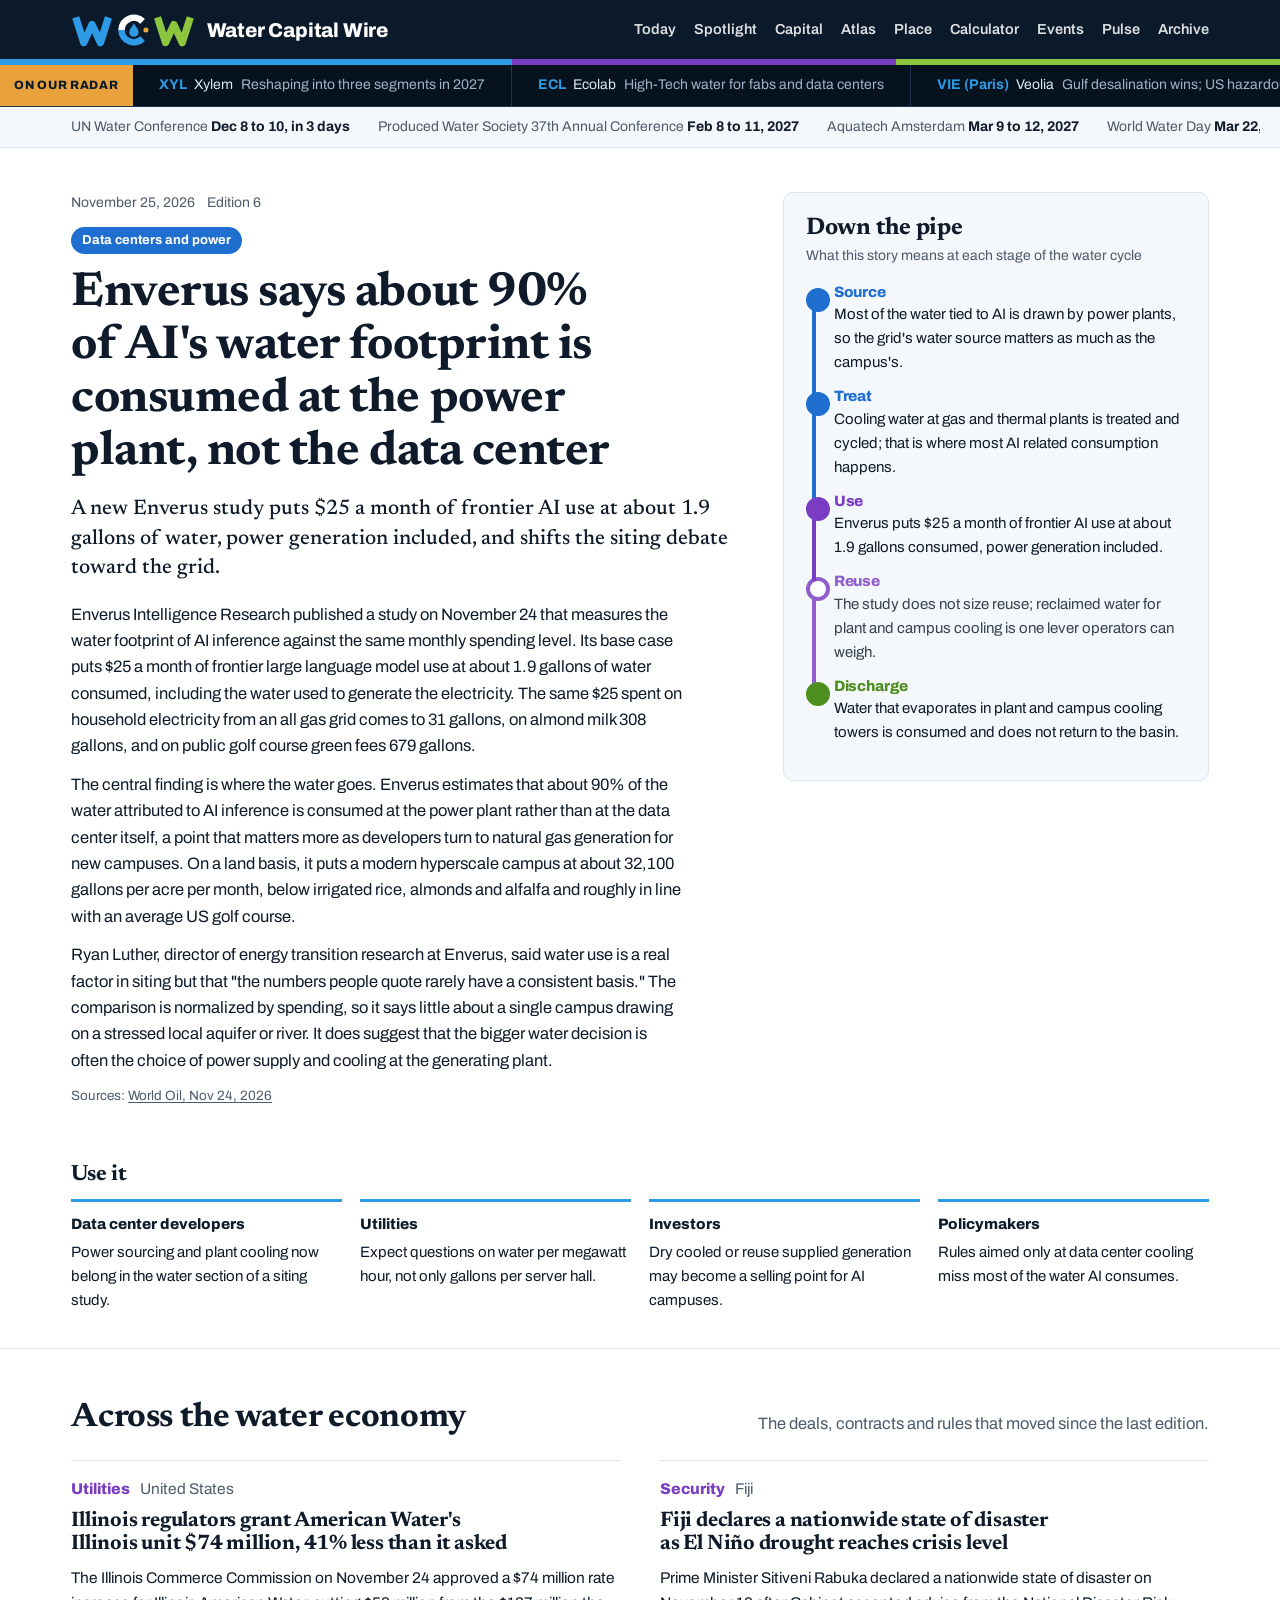
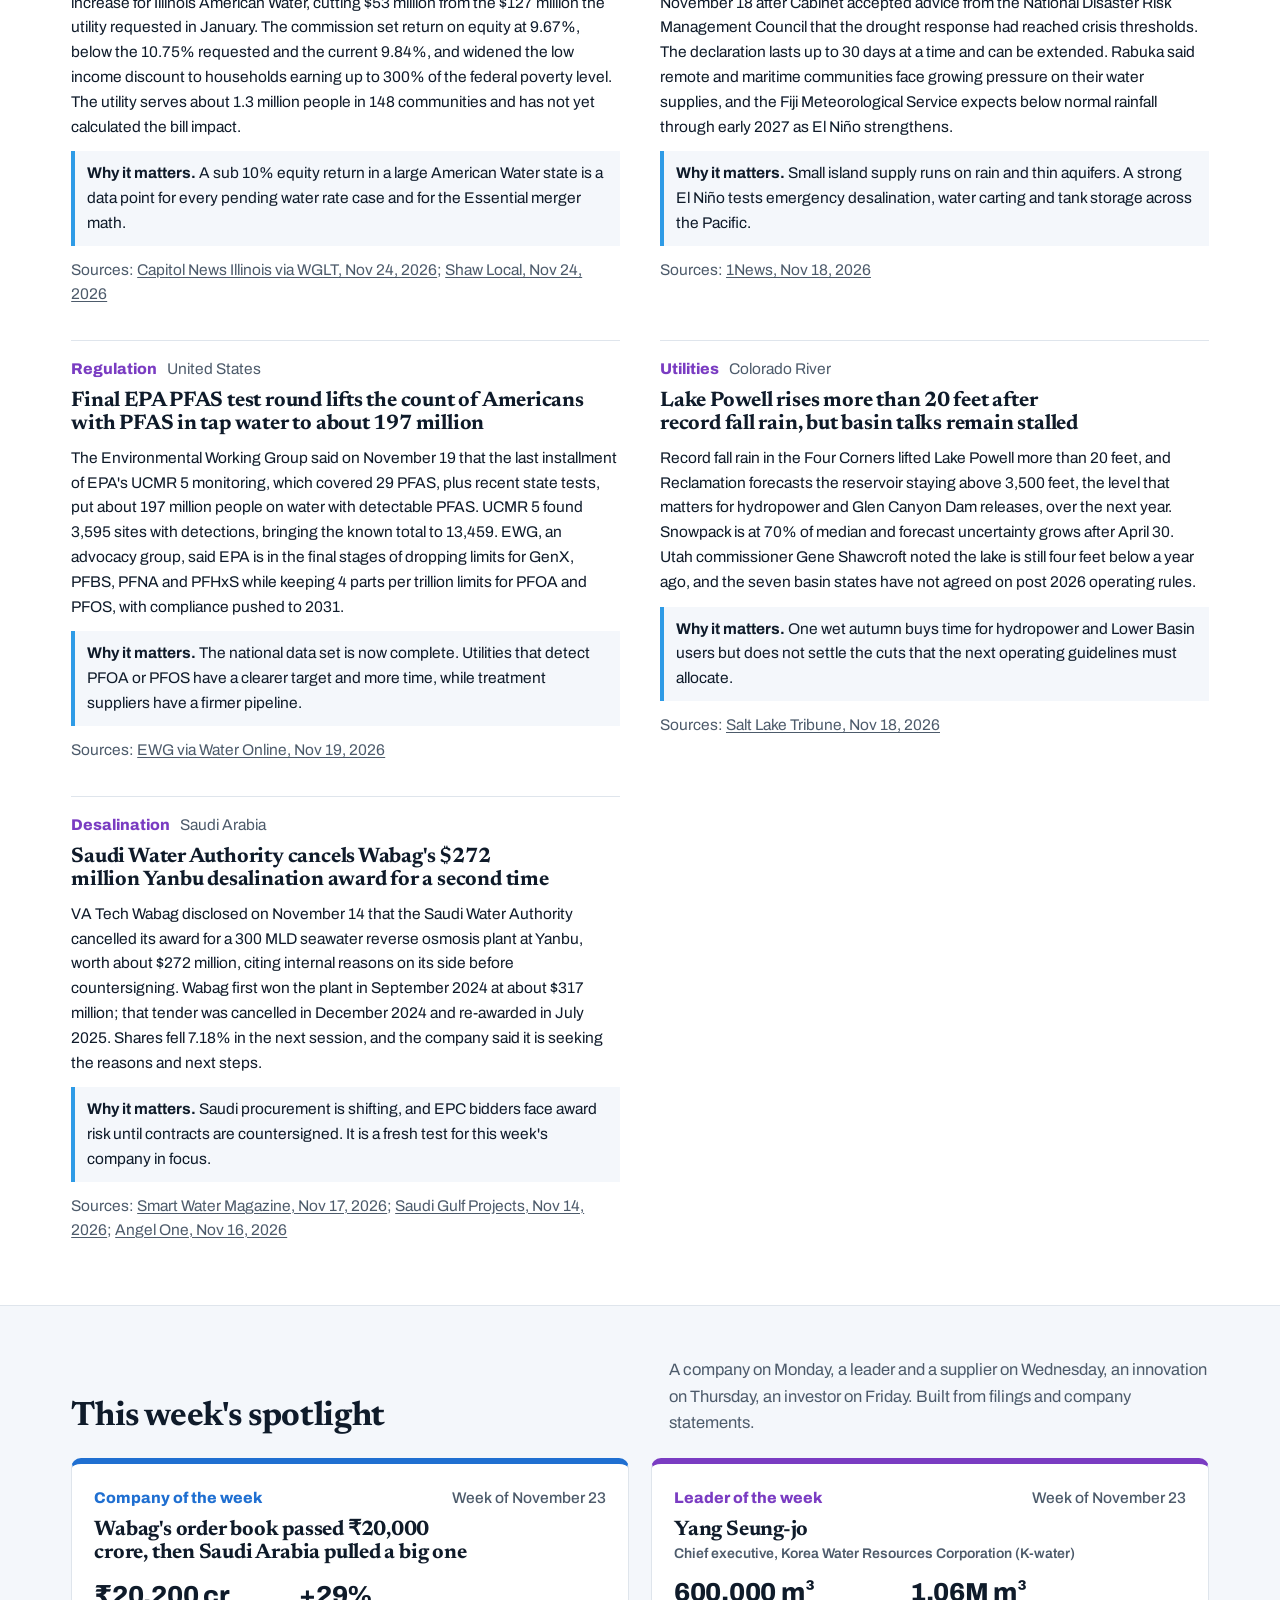
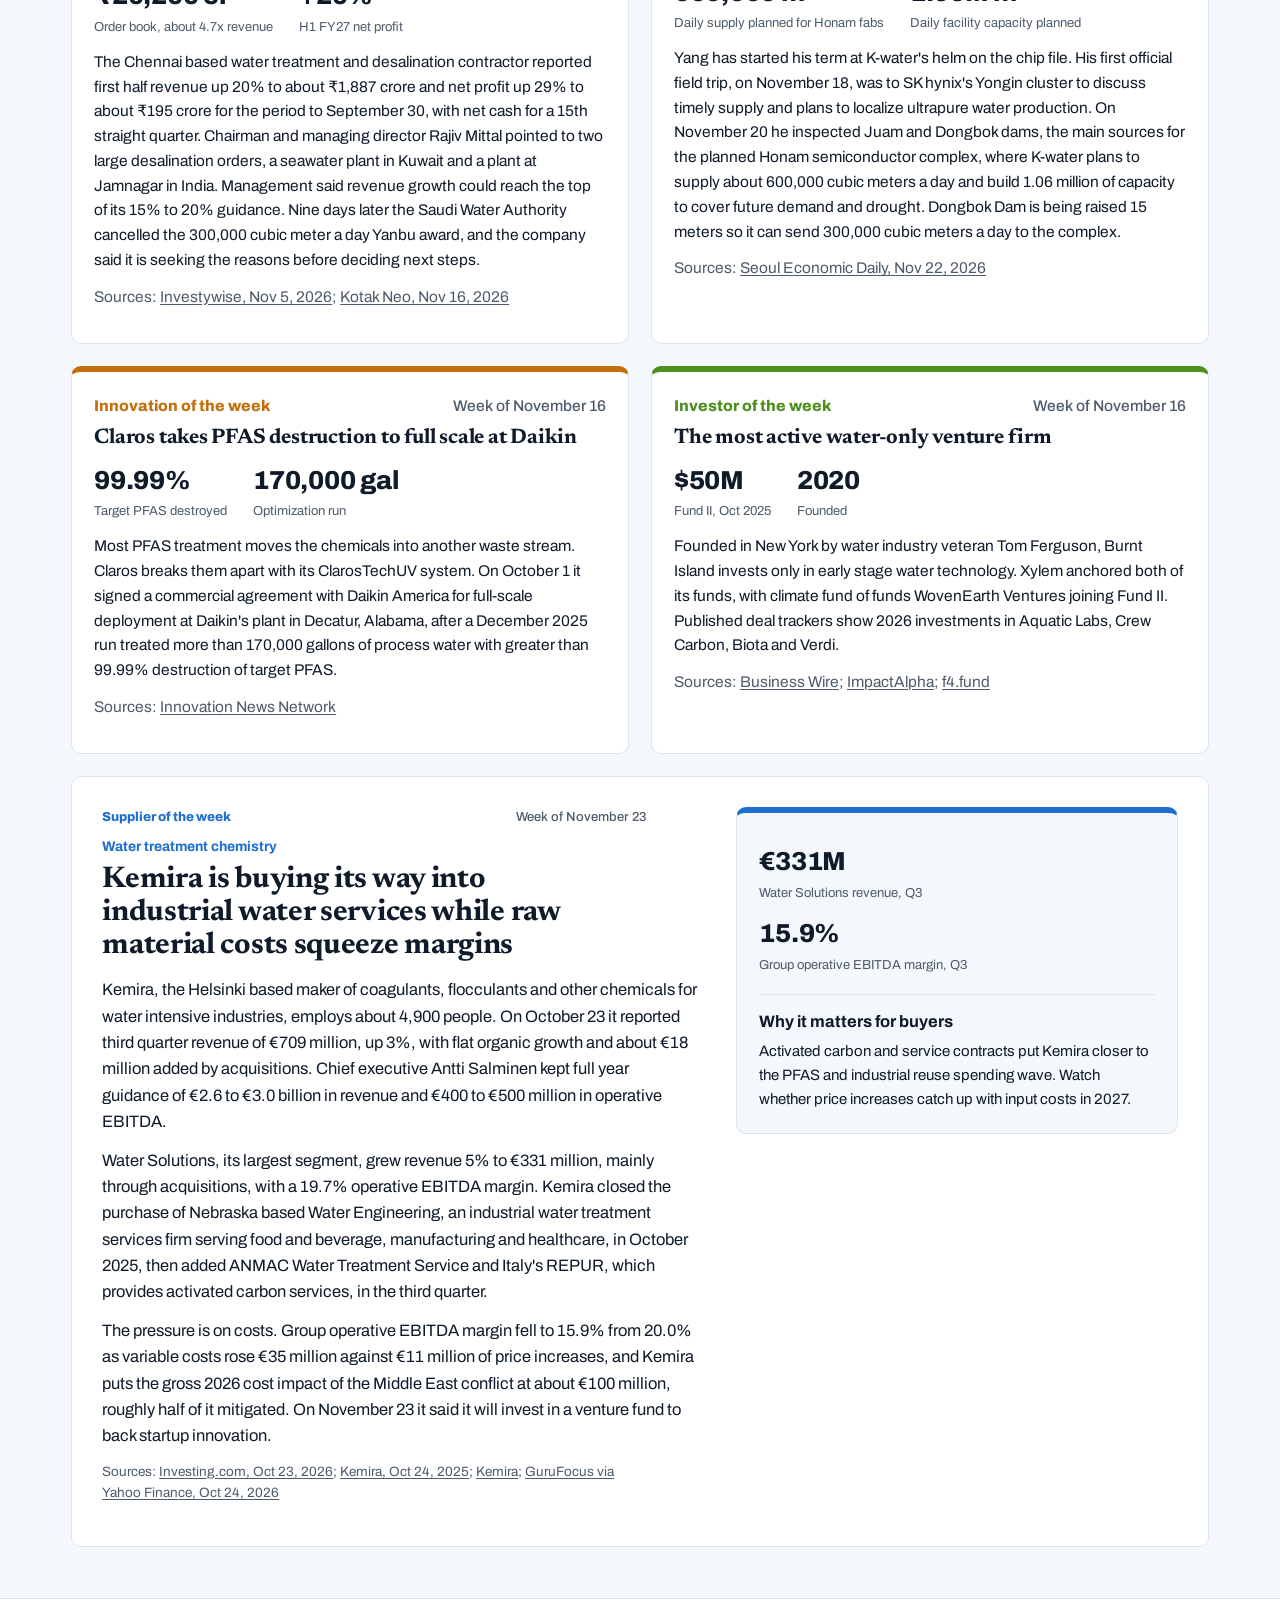
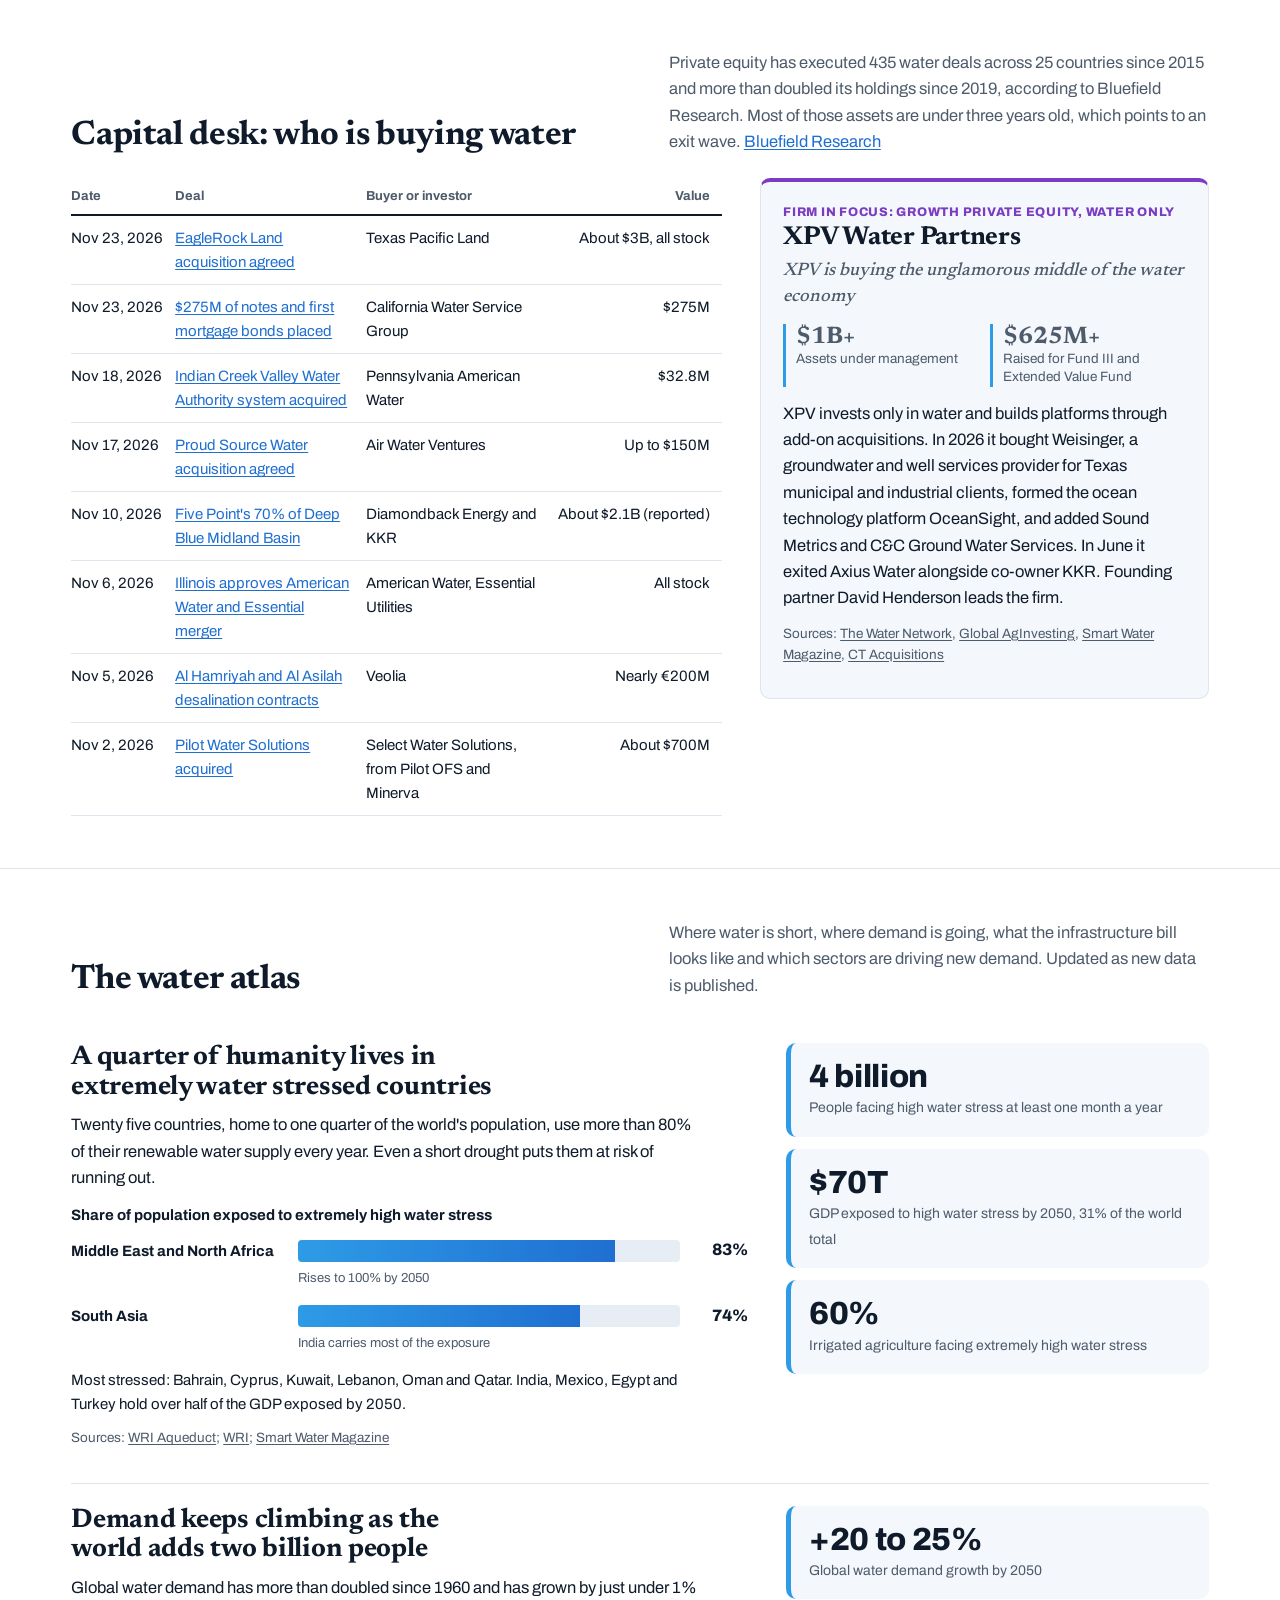
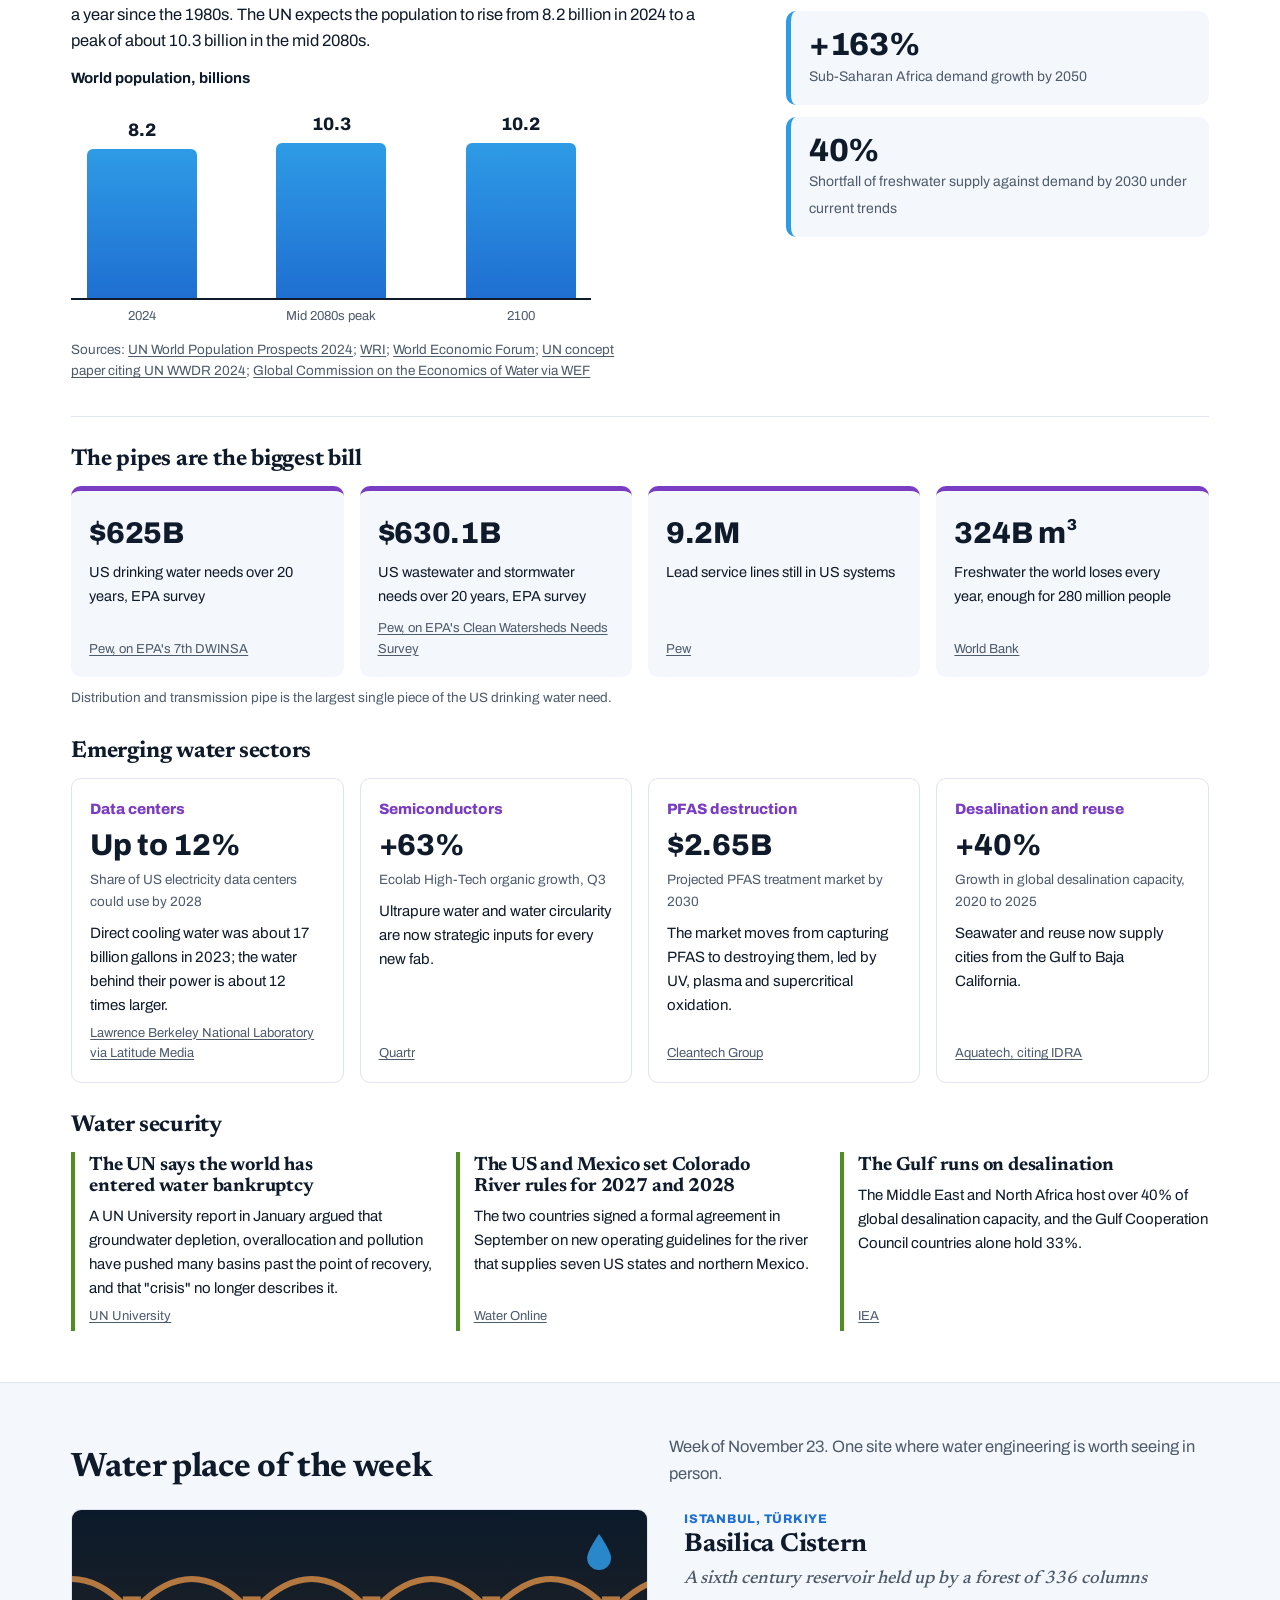
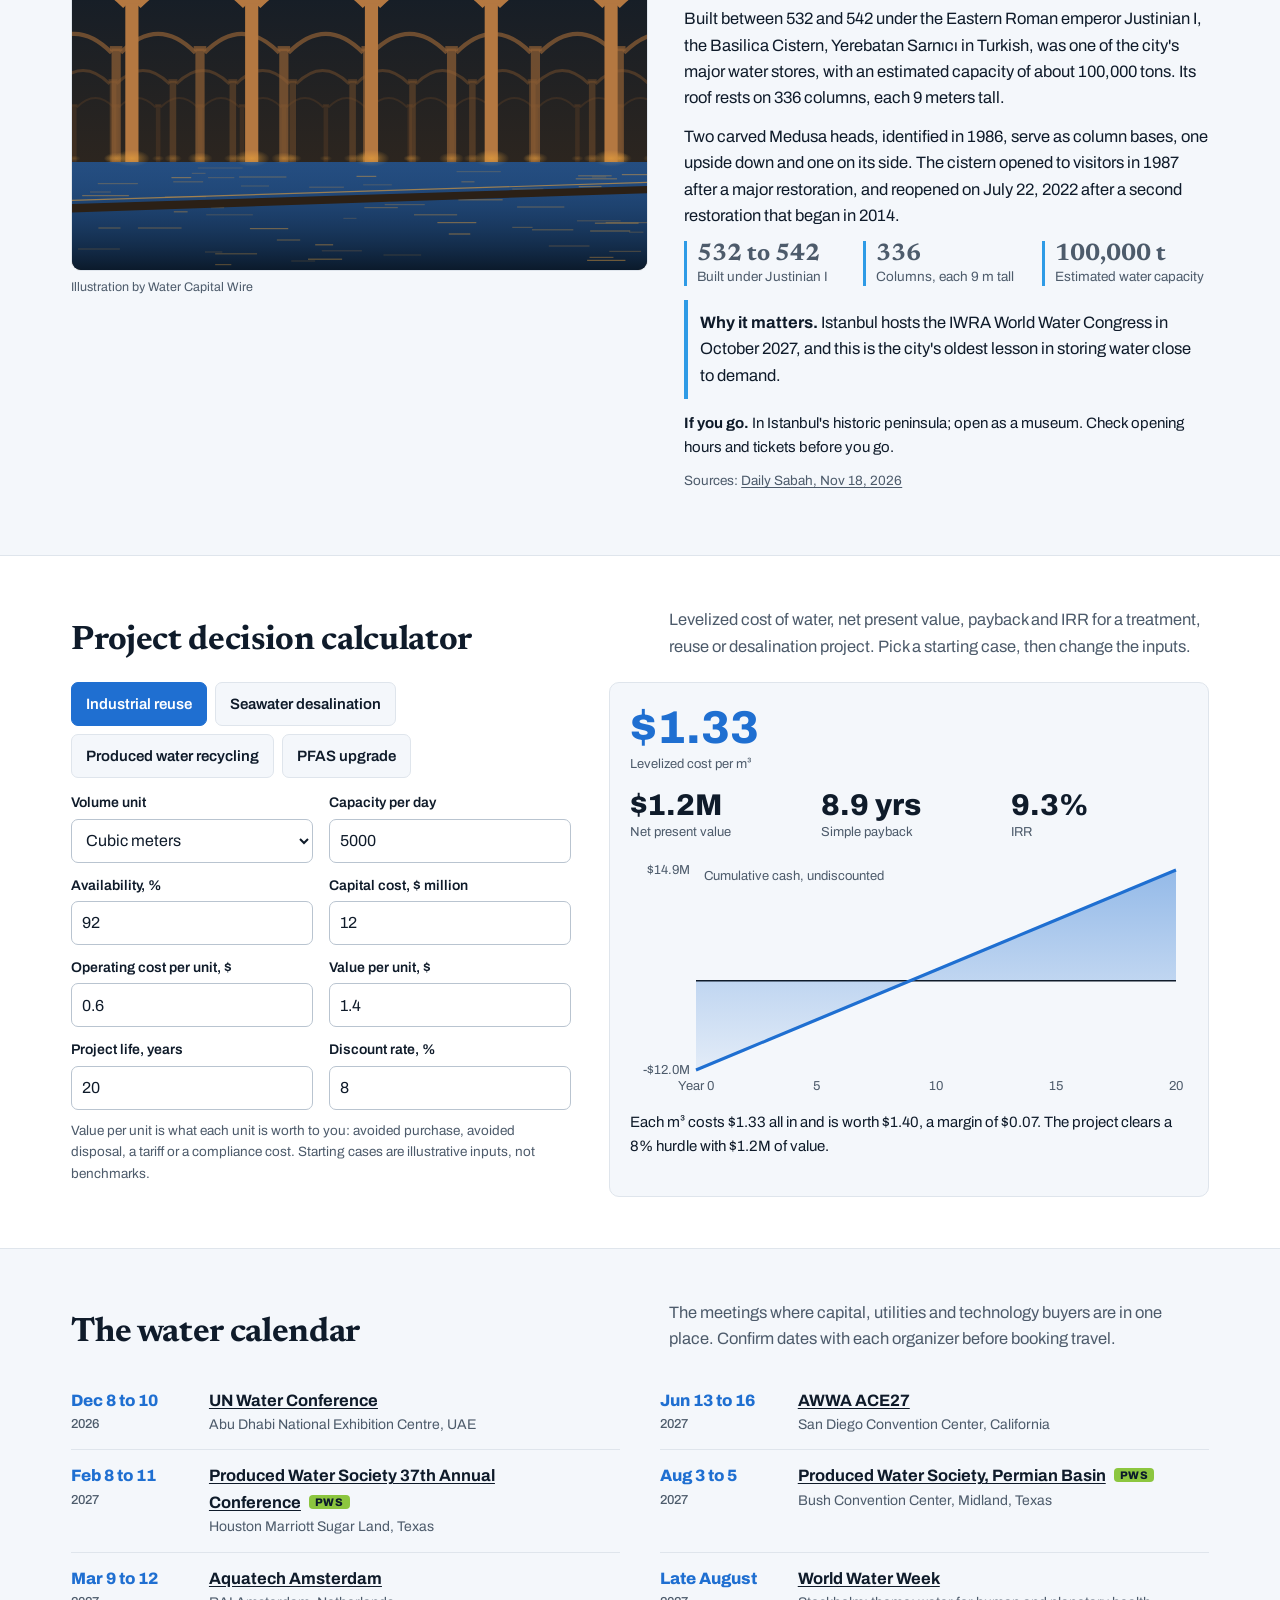
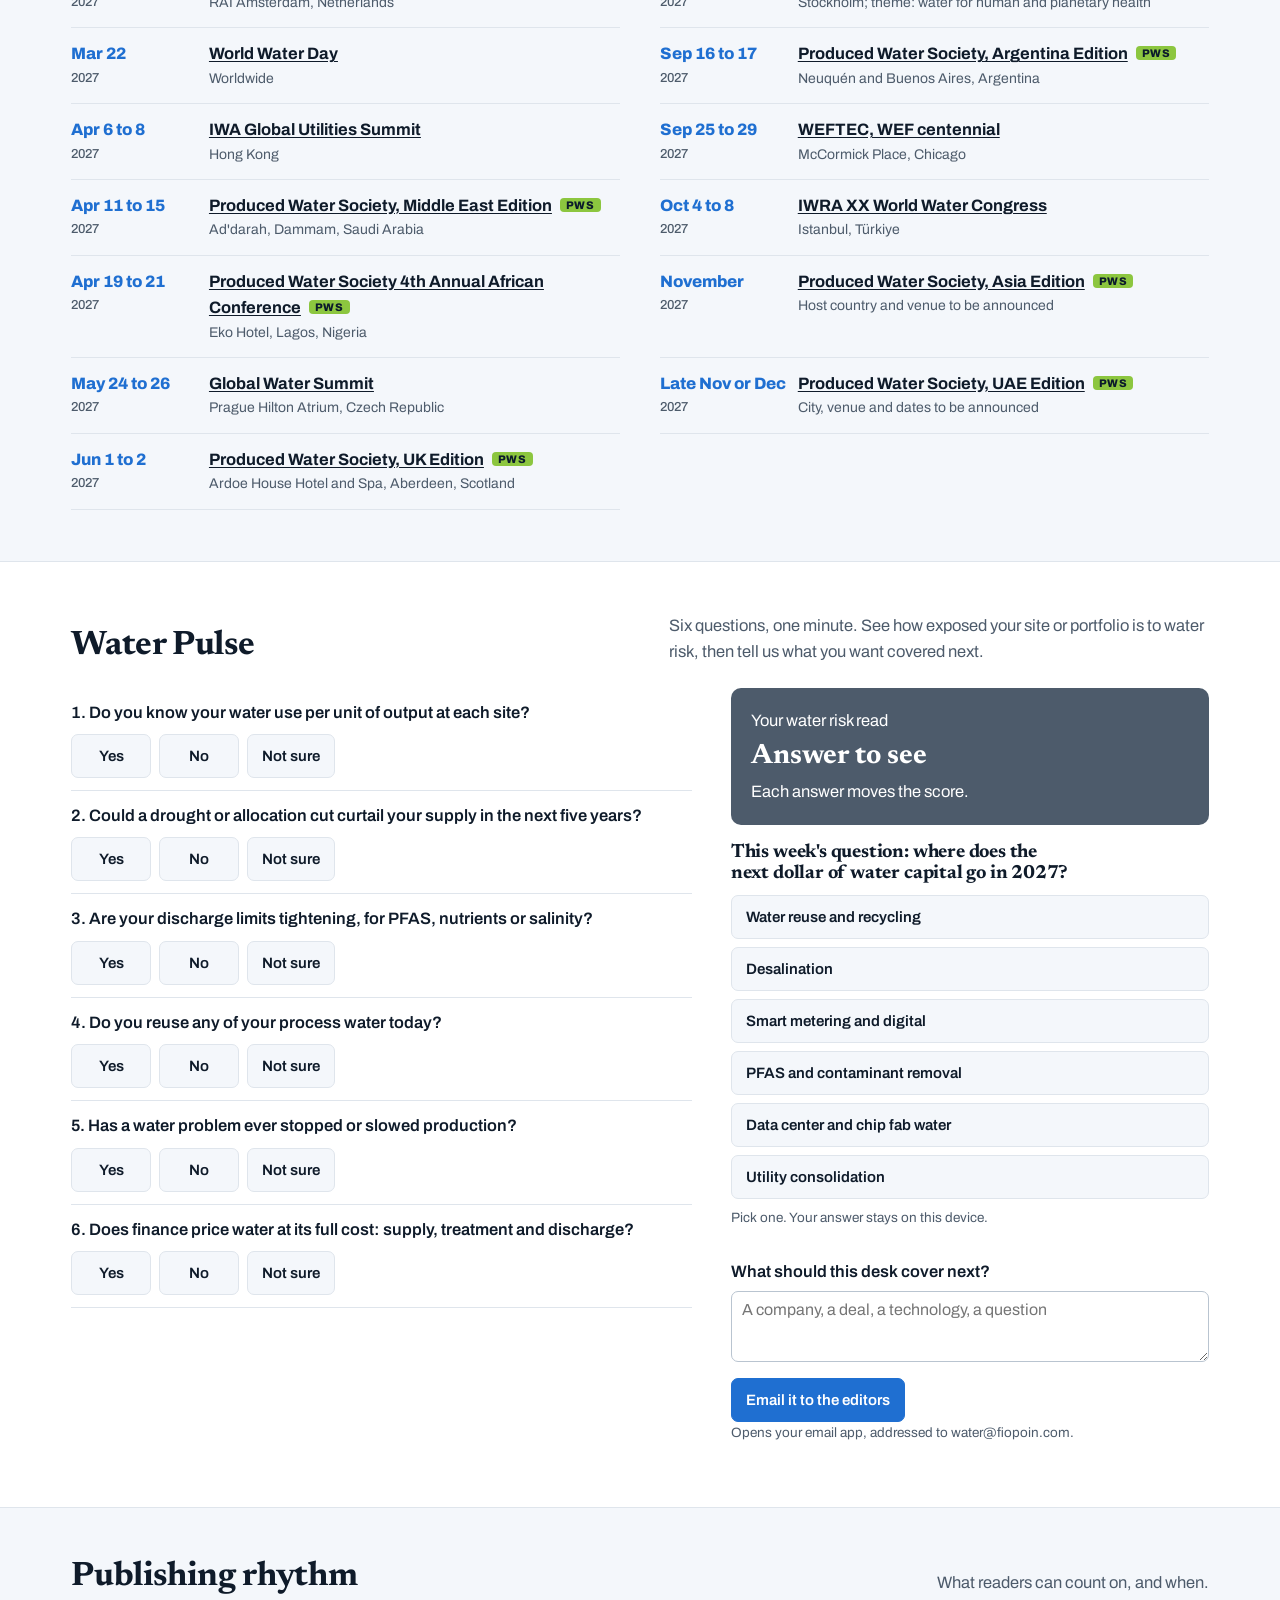
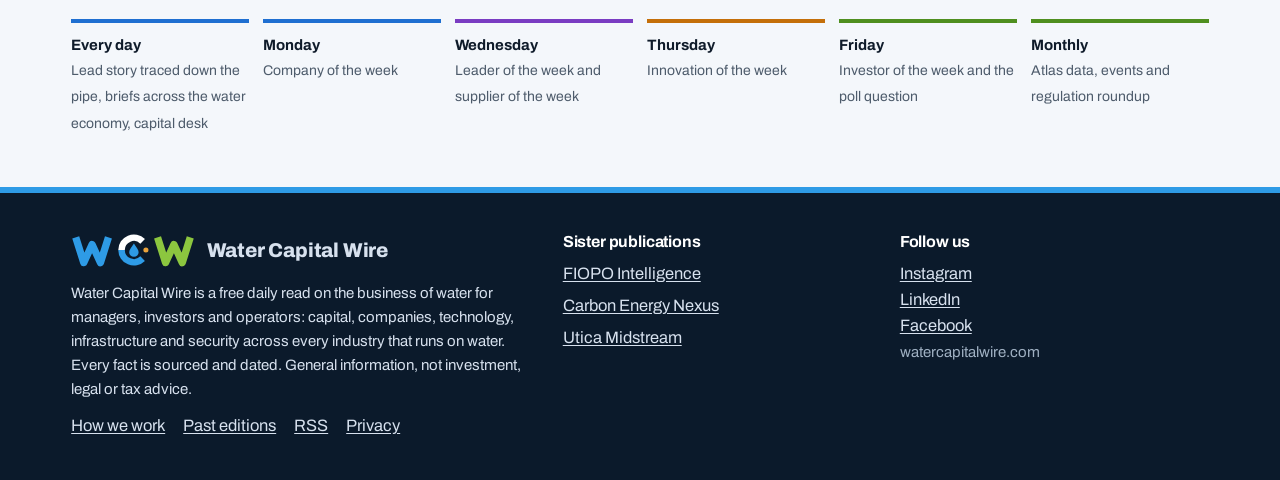
==== commit 144de9e9: "Edition 2026-11-25: AI's water footprint sits mostly at the power plant Co-Authored-By: Claude Opus " ====
--- a/index.html
+++ b/index.html
@@ -6,7 +6,7 @@
 <meta http-equiv="Content-Security-Policy" content="default-src 'self'; script-src 'self'; style-src 'self' 'unsafe-inline'; img-src 'self' data:; font-src 'self'; connect-src 'self'; object-src 'none'; base-uri 'self'; form-action 'self' mailto:; upgrade-insecure-requests">
 <meta name="referrer" content="strict-origin-when-cross-origin">
 <title>Water Capital Wire: Water Business News, Capital, Technology and Water Security</title>
-<meta name="description" content="Texas Pacific Land agreed to buy EagleRock Land in an all-stock deal worth about $3 billion, adding 59,000 acres and Midland Basin water assets. Combined water sourcing and treatment capacity rises to about 1.5 million barrels a day.">
+<meta name="description" content="Enverus estimates about 90% of the water tied to AI inference is consumed at the power plant, not the data center. It puts $25 a month of frontier AI use at about 1.9 gallons, power generation included.">
 <meta name="robots" content="index, follow, max-image-preview:large">
 <link rel="canonical" href="https://watercapitalwire.com/">
 
@@ -14,16 +14,16 @@
 <meta name="theme-color" content="#0b1a2b">
 <meta property="og:type" content="article">
 <meta property="og:site_name" content="Water Capital Wire">
-<meta property="og:title" content="Texas Pacific Land agrees to buy EagleRock for about $3 billion in stock to widen its Permian water platform">
-<meta property="og:description" content="Texas Pacific Land agreed to buy EagleRock Land in an all-stock deal worth about $3 billion, adding 59,000 acres and Midland Basin water assets. Combined water sourcing and treatment capacity rises to about 1.5 million barrels a day.">
+<meta property="og:title" content="Enverus says about 90% of AI&#39;s water footprint is consumed at the power plant, not the data center">
+<meta property="og:description" content="Enverus estimates about 90% of the water tied to AI inference is consumed at the power plant, not the data center. It puts $25 a month of frontier AI use at about 1.9 gallons, power generation included.">
 <meta property="og:url" content="https://watercapitalwire.com/">
-<meta property="og:image" content="https://watercapitalwire.com/social/2026-11-24.png">
+<meta property="og:image" content="https://watercapitalwire.com/social/2026-11-25.png">
 <meta property="og:image:width" content="1080"><meta property="og:image:height" content="1350">
-<meta property="article:published_time" content="2026-11-24T04:17:00-06:00">
+<meta property="article:published_time" content="2026-11-25T04:17:00-06:00">
 <meta name="twitter:card" content="summary_large_image">
-<meta name="twitter:title" content="Texas Pacific Land agrees to buy EagleRock for about $3 billion in stock to widen its Permian water platform">
-<meta name="twitter:description" content="Texas Pacific Land agreed to buy EagleRock Land in an all-stock deal worth about $3 billion, adding 59,000 acres and Midland Basin water assets. Combined water sourcing and treatment capacity rises to about 1.5 million barrels a day.">
-<meta name="twitter:image" content="https://watercapitalwire.com/social/2026-11-24.png">
+<meta name="twitter:title" content="Enverus says about 90% of AI&#39;s water footprint is consumed at the power plant, not the data center">
+<meta name="twitter:description" content="Enverus estimates about 90% of the water tied to AI inference is consumed at the power plant, not the data center. It puts $25 a month of frontier AI use at about 1.9 gallons, power generation included.">
+<meta name="twitter:image" content="https://watercapitalwire.com/social/2026-11-25.png">
 <link rel="icon" type="image/svg+xml" href="brand/wcw-icon.svg">
 <link rel="apple-touch-icon" href="brand/wcw-icon-180.png">
 <link rel="alternate" type="application/rss+xml" title="Water Capital Wire" href="feed.xml">
@@ -31,7 +31,7 @@
 <link rel="preload" href="assets/fonts/archivo-latin-400-normal.woff2" as="font" type="font/woff2" crossorigin>
 <link rel="stylesheet" href="assets/style.css?v=f85b350a">
 
-<script type="application/ld+json">{"@context": "https://schema.org", "@graph": [{"@type": "NewsMediaOrganization", "@id": "https://watercapitalwire.com/#org", "name": "Water Capital Wire", "url": "https://watercapitalwire.com/", "logo": {"@type": "ImageObject", "url": "https://watercapitalwire.com/brand/wcw-icon-512.png", "width": 512, "height": 512}, "description": "A free daily read on the business of water for managers, investors and operators: capital, companies, technology, infrastructure and water security, with every fact sourced and dated.", "sameAs": ["https://www.instagram.com/watercapitalwire/", "https://www.linkedin.com/company/watercapitalwire/", "https://www.facebook.com/1468106023047747"]}, {"@type": "NewsArticle", "@id": "https://watercapitalwire.com/#article", "headline": "Texas Pacific Land agrees to buy EagleRock for about $3 billion in stock to widen its Permian water platform", "description": "Texas Pacific Land agreed to buy EagleRock Land in an all-stock deal worth about $3 billion, adding 59,000 acres and Midland Basin water assets. Combined water sourcing and treatment capacity rises to about 1.5 million barrels a day.", "url": "https://watercapitalwire.com/", "mainEntityOfPage": "https://watercapitalwire.com/", "image": ["https://watercapitalwire.com/social/2026-11-24.png"], "datePublished": "2026-11-24T04:17:00-06:00", "dateModified": "2026-11-24T04:17:00-06:00", "inLanguage": "en-US", "isAccessibleForFree": true, "articleSection": ["Produced water and land", "Capital", "Regulation", "Security", "Security", "Utilities"], "author": {"@id": "https://watercapitalwire.com/#org"}, "publisher": {"@id": "https://watercapitalwire.com/#org"}}, {"@type": "Person", "name": "Estelle Brachlianoff", "jobTitle": "Chief executive, Veolia"}, {"@type": "WebSite", "@id": "https://watercapitalwire.com/#site", "name": "Water Capital Wire", "url": "https://watercapitalwire.com/", "publisher": {"@id": "https://watercapitalwire.com/#org"}, "inLanguage": "en-US"}]}</script>
+<script type="application/ld+json">{"@context": "https://schema.org", "@graph": [{"@type": "NewsMediaOrganization", "@id": "https://watercapitalwire.com/#org", "name": "Water Capital Wire", "url": "https://watercapitalwire.com/", "logo": {"@type": "ImageObject", "url": "https://watercapitalwire.com/brand/wcw-icon-512.png", "width": 512, "height": 512}, "description": "A free daily read on the business of water for managers, investors and operators: capital, companies, technology, infrastructure and water security, with every fact sourced and dated.", "sameAs": ["https://www.instagram.com/watercapitalwire/", "https://www.linkedin.com/company/watercapitalwire/", "https://www.facebook.com/1468106023047747"]}, {"@type": "NewsArticle", "@id": "https://watercapitalwire.com/#article", "headline": "Enverus says about 90% of AI's water footprint is consumed at the power plant, not the data center", "description": "Enverus estimates about 90% of the water tied to AI inference is consumed at the power plant, not the data center. It puts $25 a month of frontier AI use at about 1.9 gallons, power generation included.", "url": "https://watercapitalwire.com/", "mainEntityOfPage": "https://watercapitalwire.com/", "image": ["https://watercapitalwire.com/social/2026-11-25.png"], "datePublished": "2026-11-25T04:17:00-06:00", "dateModified": "2026-11-25T04:17:00-06:00", "inLanguage": "en-US", "isAccessibleForFree": true, "articleSection": ["Data centers and power", "Utilities", "Security", "Regulation", "Utilities", "Desalination"], "author": {"@id": "https://watercapitalwire.com/#org"}, "publisher": {"@id": "https://watercapitalwire.com/#org"}}, {"@type": "Person", "name": "Yang Seung-jo", "jobTitle": "Chief executive, Korea Water Resources Corporation (K-water)"}, {"@type": "WebSite", "@id": "https://watercapitalwire.com/#site", "name": "Water Capital Wire", "url": "https://watercapitalwire.com/", "publisher": {"@id": "https://watercapitalwire.com/#org"}, "inLanguage": "en-US"}]}</script>
 </head>
 <body>
 <a class="skip" href="#main">Skip to content</a>
@@ -54,7 +54,7 @@
 </header>
 <div class="ticker" aria-label="Water equities on our radar">
  <span class="tk-label">On our radar</span>
- <div class="tk-view"><div class="tk-track"><ul><li><b>XYL</b> Xylem<span>Reshaping into three segments in 2027</span></li><li><b>ECL</b> Ecolab<span>High-Tech water for fabs and data centers</span></li><li><b>VIE (Paris)</b> Veolia<span>Gulf desalination wins; US hazardous waste push</span></li><li><b>VLTO</b> Veralto<span>Cleanwater1 purchase expected to close in Q4</span></li><li><b>AWK</b> American Water Works<span>Essential merger: 4 states approved, close by Q1 2027</span></li><li><b>WTRG</b> Essential Utilities<span>Being acquired by American Water</span></li><li><b>HTO</b> H2O America<span>Texas expansion through Quadvest</span></li><li><b>CWT</b> California Water Service<span>$275M debt placed; Watermark Utilities from Nov 30</span></li><li><b>PNR</b> Pentair<span>Pool and water treatment</span></li><li><b>WTS</b> Watts Water<span>Flow control inside buildings</span></li><li><b>BMI</b> Badger Meter<span>Utility metering and software</span></li><li><b>MWA</b> Mueller Water Products<span>Aging network replacement</span></li><li><b>ERII</b> Energy Recovery<span>Pressure exchangers for reverse osmosis</span></li><li><b>6370 (Tokyo)</b> Kurita Water<span>Ultrapure water; new India joint venture</span></li><li><b>PHO, CGW, FIW</b> Water ETFs<span>Invesco and First Trust water baskets</span></li></ul><ul aria-hidden="true"><li><b>XYL</b> Xylem<span>Reshaping into three segments in 2027</span></li><li><b>ECL</b> Ecolab<span>High-Tech water for fabs and data centers</span></li><li><b>VIE (Paris)</b> Veolia<span>Gulf desalination wins; US hazardous waste push</span></li><li><b>VLTO</b> Veralto<span>Cleanwater1 purchase expected to close in Q4</span></li><li><b>AWK</b> American Water Works<span>Essential merger: 4 states approved, close by Q1 2027</span></li><li><b>WTRG</b> Essential Utilities<span>Being acquired by American Water</span></li><li><b>HTO</b> H2O America<span>Texas expansion through Quadvest</span></li><li><b>CWT</b> California Water Service<span>$275M debt placed; Watermark Utilities from Nov 30</span></li><li><b>PNR</b> Pentair<span>Pool and water treatment</span></li><li><b>WTS</b> Watts Water<span>Flow control inside buildings</span></li><li><b>BMI</b> Badger Meter<span>Utility metering and software</span></li><li><b>MWA</b> Mueller Water Products<span>Aging network replacement</span></li><li><b>ERII</b> Energy Recovery<span>Pressure exchangers for reverse osmosis</span></li><li><b>6370 (Tokyo)</b> Kurita Water<span>Ultrapure water; new India joint venture</span></li><li><b>PHO, CGW, FIW</b> Water ETFs<span>Invesco and First Trust water baskets</span></li></ul></div></div>
+ <div class="tk-view"><div class="tk-track"><ul><li><b>XYL</b> Xylem<span>Reshaping into three segments in 2027</span></li><li><b>ECL</b> Ecolab<span>High-Tech water for fabs and data centers</span></li><li><b>VIE (Paris)</b> Veolia<span>Gulf desalination wins; US hazardous waste push</span></li><li><b>VLTO</b> Veralto<span>Cleanwater1 purchase expected to close in Q4</span></li><li><b>AWK</b> American Water Works<span>Illinois rate order: $74M of $127M asked</span></li><li><b>WTRG</b> Essential Utilities<span>Being acquired by American Water</span></li><li><b>HTO</b> H2O America<span>Texas expansion through Quadvest</span></li><li><b>CWT</b> California Water Service<span>$275M debt placed; Watermark Utilities from Nov 30</span></li><li><b>PNR</b> Pentair<span>Pool and water treatment</span></li><li><b>WTS</b> Watts Water<span>Flow control inside buildings</span></li><li><b>BMI</b> Badger Meter<span>Utility metering and software</span></li><li><b>MWA</b> Mueller Water Products<span>Aging network replacement</span></li><li><b>ERII</b> Energy Recovery<span>Pressure exchangers for reverse osmosis</span></li><li><b>6370 (Tokyo)</b> Kurita Water<span>Ultrapure water; new India joint venture</span></li><li><b>PHO, CGW, FIW</b> Water ETFs<span>Invesco and First Trust water baskets</span></li></ul><ul aria-hidden="true"><li><b>XYL</b> Xylem<span>Reshaping into three segments in 2027</span></li><li><b>ECL</b> Ecolab<span>High-Tech water for fabs and data centers</span></li><li><b>VIE (Paris)</b> Veolia<span>Gulf desalination wins; US hazardous waste push</span></li><li><b>VLTO</b> Veralto<span>Cleanwater1 purchase expected to close in Q4</span></li><li><b>AWK</b> American Water Works<span>Illinois rate order: $74M of $127M asked</span></li><li><b>WTRG</b> Essential Utilities<span>Being acquired by American Water</span></li><li><b>HTO</b> H2O America<span>Texas expansion through Quadvest</span></li><li><b>CWT</b> California Water Service<span>$275M debt placed; Watermark Utilities from Nov 30</span></li><li><b>PNR</b> Pentair<span>Pool and water treatment</span></li><li><b>WTS</b> Watts Water<span>Flow control inside buildings</span></li><li><b>BMI</b> Badger Meter<span>Utility metering and software</span></li><li><b>MWA</b> Mueller Water Products<span>Aging network replacement</span></li><li><b>ERII</b> Energy Recovery<span>Pressure exchangers for reverse osmosis</span></li><li><b>6370 (Tokyo)</b> Kurita Water<span>Ultrapure water; new India joint venture</span></li><li><b>PHO, CGW, FIW</b> Water ETFs<span>Invesco and First Trust water baskets</span></li></ul></div></div>
 </div>
 <div class="next" aria-label="Coming up">
  <div class="wrap next-in"><div><span>UN Water Conference</span> <strong data-start="2026-12-08">Dec 8 to 10</strong></div><div><span>Produced Water Society 37th Annual Conference</span> <strong>Feb 8 to 11, 2027</strong></div><div><span>Aquatech Amsterdam</span> <strong>Mar 9 to 12, 2027</strong></div><div><span>World Water Day</span> <strong>Mar 22, 2027</strong></div><div><span>IWA Global Utilities Summit</span> <strong>Apr 6 to 8, 2027</strong></div></div>
@@ -63,32 +63,32 @@
 <main id="main">
 <section id="today" class="wrap lead">
  <article class="story">
-  <p class="meta">November 24, 2026<span>Edition 5</span></p>
-  <p class="tag">Produced water and land</p>
-  <h1>Texas Pacific Land agrees to buy EagleRock for about $3 billion in stock to widen its Permian water platform</h1>
-  <p class="dek">The all-stock deal adds 59,000 acres in Lea County, New Mexico and Midland Basin water assets, lifting combined sourcing and treatment capacity to about 1.5 million barrels a day.</p>
-  <p>Texas Pacific Land said on November 23 it will acquire EagleRock Land in an all-stock deal with an implied equity value of about $3 billion. EagleRock holders get 0.0831 shares of a new TPL holding company for each Class A share, about $23.56 based on TPL&#39;s five-day average price to November 20. TPL holders will own about 86% of the combined company. Reuters reported EagleRock shares up about 16% before the open.</p><p>Water is a large part of the logic. EagleRock brings about 220,000 barrels a day of produced water handling across gathering, disposal and recycling, plus about 130,000 barrels a day of non-potable supply, much of it tied to long-term arrangements with Double Eagle covering about 105,000 dedicated acres. Combined, TPL would have about 1.5 million barrels a day of non-potable sourcing and produced water treatment, up 49%, and about 68 million barrels of storage, up 79%.</p><p>The deal also adds about 59,000 fee-owned acres, mostly in Lea County, which the companies say accounts for about 25% of Permian horizontal well permits and 20% of completion water demand. Chief executive Tyler Glover said it reinforces a &#34;high-margin, capital-light business model.&#34; Closing is expected in the first half of 2027, subject to an EagleRock shareholder vote and antitrust clearance; holders of more than 50% of EagleRock&#39;s voting power have agreed to support it.</p>
-  <p class="src">Sources: <a href="https://boereport.com/2026/11/23/texas-pacific-land-to-acquire-eaglerock-in-all-stock-transaction-expected-to-enhance-the-permian-basins-premier-land-water-and-royalty-platform/" rel="noopener">Business Wire via BOE Report, Nov 23, 2026</a>; <a href="https://www.worldoil.com/news/2026/11/23/texas-pacific-land-agrees-3-billion-eaglerock-deal-to-scale-permian-water-platform/" rel="noopener">World Oil, Nov 23, 2026</a>; <a href="https://boereport.com/2026/11/23/texas-pacific-land-to-buy-eaglerock-in-3-billion-deal/" rel="noopener">Reuters via BOE Report, Nov 23, 2026</a></p>
+  <p class="meta">November 25, 2026<span>Edition 6</span></p>
+  <p class="tag">Data centers and power</p>
+  <h1>Enverus says about 90% of AI&#39;s water footprint is consumed at the power plant, not the data center</h1>
+  <p class="dek">A new Enverus study puts $25 a month of frontier AI use at about 1.9 gallons of water, power generation included, and shifts the siting debate toward the grid.</p>
+  <p>Enverus Intelligence Research published a study on November 24 that measures the water footprint of AI inference against the same monthly spending level. Its base case puts $25 a month of frontier large language model use at about 1.9 gallons of water consumed, including the water used to generate the electricity. The same $25 spent on household electricity from an all gas grid comes to 31 gallons, on almond milk 308 gallons, and on public golf course green fees 679 gallons.</p><p>The central finding is where the water goes. Enverus estimates that about 90% of the water attributed to AI inference is consumed at the power plant rather than at the data center itself, a point that matters more as developers turn to natural gas generation for new campuses. On a land basis, it puts a modern hyperscale campus at about 32,100 gallons per acre per month, below irrigated rice, almonds and alfalfa and roughly in line with an average US golf course.</p><p>Ryan Luther, director of energy transition research at Enverus, said water use is a real factor in siting but that &#34;the numbers people quote rarely have a consistent basis.&#34; The comparison is normalized by spending, so it says little about a single campus drawing on a stressed local aquifer or river. It does suggest that the bigger water decision is often the choice of power supply and cooling at the generating plant.</p>
+  <p class="src">Sources: <a href="https://www.worldoil.com/news/2026/11/24/most-of-ai-s-water-footprint-comes-from-the-power-plant-not-the-data-center-enverus-says/" rel="noopener">World Oil, Nov 24, 2026</a></p>
  </article>
  <aside class="cycle" aria-label="Down the pipe">
   <h2>Down the pipe</h2>
   <p class="cyc-sub">What this story means at each stage of the water cycle</p>
   
-  <div class="stop c-blue on"><h3>Source</h3><p>About 130,000 barrels a day of EagleRock non-potable supply joins TPL&#39;s sourcing network.</p></div>
-  
-  <div class="stop c-blue"><h3>Treat</h3><p>Combined produced water treatment and sourcing capacity rises to about 1.5 million barrels a day.</p></div>
-  
-  <div class="stop c-purple"><h3>Use</h3><p>Lea County accounts for about 20% of Permian completion water demand, the companies say.</p></div>
-  
-  <div class="stop c-purple on"><h3>Reuse</h3><p>EagleRock&#39;s Midland system includes recycling, which lets operators reuse produced water in completions.</p></div>
-  
-  <div class="stop c-green on"><h3>Discharge</h3><p>Disposal is part of the 220,000 barrels a day of handling capacity, and TPL also sells access to subsurface pore space.</p></div>
+  <div class="stop c-blue on"><h3>Source</h3><p>Most of the water tied to AI is drawn by power plants, so the grid&#39;s water source matters as much as the campus&#39;s.</p></div>
+  
+  <div class="stop c-blue on"><h3>Treat</h3><p>Cooling water at gas and thermal plants is treated and cycled; that is where most AI related consumption happens.</p></div>
+  
+  <div class="stop c-purple on"><h3>Use</h3><p>Enverus puts $25 a month of frontier AI use at about 1.9 gallons consumed, power generation included.</p></div>
+  
+  <div class="stop c-purple"><h3>Reuse</h3><p>The study does not size reuse; reclaimed water for plant and campus cooling is one lever operators can weigh.</p></div>
+  
+  <div class="stop c-green on"><h3>Discharge</h3><p>Water that evaporates in plant and campus cooling towers is consumed and does not return to the basin.</p></div>
   
  </aside>
 </section>
 <section class="wrap useit" aria-label="Use it">
  <h2>Use it</h2>
- <dl><div><dt>Operators</dt><dd>Fewer, larger water landlords in the Permian mean longer contracts and less room to bargain.</dd></div><div><dt>Investors</dt><dd>Land plus water carries high margins: about 83% pro forma adjusted EBITDA margin this year.</dd></div><div><dt>Midstream water firms</dt><dd>After Deep Blue and Pilot, this is the third big Permian water deal in a month.</dd></div><div><dt>Regulators</dt><dd>More produced water in fewer hands puts disposal and pore space rules at the center.</dd></div></dl>
+ <dl><div><dt>Data center developers</dt><dd>Power sourcing and plant cooling now belong in the water section of a siting study.</dd></div><div><dt>Utilities</dt><dd>Expect questions on water per megawatt hour, not only gallons per server hall.</dd></div><div><dt>Investors</dt><dd>Dry cooled or reuse supplied generation may become a selling point for AI campuses.</dd></div><div><dt>Policymakers</dt><dd>Rules aimed only at data center cooling miss most of the water AI consumes.</dd></div></dl>
 </section>
 
 <section class="band" id="briefs">
@@ -97,43 +97,43 @@
   <div class="briefs">
   
   <article class="brief" id="money">
-   <p class="bt"><span class="sec">Capital</span><span>United States</span></p>
-   <h3>California Water Service places $275 million of debt a week before becoming Watermark Utilities</h3>
-   <p>California Water Service Group said on November 23 it finalized private placements of $125 million of senior unsecured notes, at 6.08% due 2031 and 6.41% due 2036, and its Cal Water subsidiary sold $150 million of first mortgage bonds at 6.49% due 2046 and 6.54% due 2056. Proceeds will refinance existing debt and fund general corporate purposes. The group serves more than 2.2 million people in five states and takes the name Watermark Utilities on November 30.</p>
-   <p class="why"><b>Why it matters.</b> Long dated utility debt is pricing above 6%, a cost that flows into future rate cases. The company&#39;s own risk factors list the EPA PFAS limits and their legal challenges.</p>
-   <p class="src">Sources: <a href="https://www.globenewswire.com/news-release/2026/11/23/3408895/0/en/california-water-service-group-finalizes-sale-of-125-million-of-senior-unsecured-notes-and-california-water-service-company-finalizes-sale-of-150-million-of-first-mortgage-bonds.html" rel="noopener">GlobeNewswire, Nov 23, 2026</a></p>
+   <p class="bt"><span class="sec">Utilities</span><span>United States</span></p>
+   <h3>Illinois regulators grant American Water&#39;s Illinois unit $74 million, 41% less than it asked</h3>
+   <p>The Illinois Commerce Commission on November 24 approved a $74 million rate increase for Illinois American Water, cutting $53 million from the $127 million the utility requested in January. The commission set return on equity at 9.67%, below the 10.75% requested and the current 9.84%, and widened the low income discount to households earning up to 300% of the federal poverty level. The utility serves about 1.3 million people in 148 communities and has not yet calculated the bill impact.</p>
+   <p class="why"><b>Why it matters.</b> A sub 10% equity return in a large American Water state is a data point for every pending water rate case and for the Essential merger math.</p>
+   <p class="src">Sources: <a href="https://www.wglt.org/illinois/2026-11-24/icc-approves-74-million-rate-hike-for-illinois-american-water-co-customers" rel="noopener">Capitol News Illinois via WGLT, Nov 24, 2026</a>; <a href="https://www.shawlocal.com/news/2026/11/24/icc-approves-74-million-rate-hike-for-illinois-american-water-over-40-less-than-requested/" rel="noopener">Shaw Local, Nov 24, 2026</a></p>
   </article>
   
   <article class="brief" id="world">
-   <p class="bt"><span class="sec">Regulation</span><span>Global</span></p>
-   <h3>UN General Assembly agrees to hold a water conference every three years from 2031</h3>
-   <p>The General Assembly adopted by consensus on November 23 a resolution led by the UAE and Senegal that sets periodic UN water conferences, with governments meeting every three years from 2031 after the agreed 2026 and 2028 meetings. The 2026 conference runs December 8 to 10 in Abu Dhabi, the first devoted to the sanitation and water goal, SDG 6. Before 2023, the UN had not held one since 1977.</p>
-   <p class="why"><b>Why it matters.</b> A fixed cycle gives water a standing place on the global agenda. About 2.1 billion people still lacked safely managed drinking water in 2024, and the World Bank puts the scarcity cost to the Middle East and North Africa at 6 to 14% of GDP by 2050.</p>
-   <p class="src">Sources: <a href="https://www.thenationalnews.com/news/2026/11/23/un-backs-uae-plan-for-water-summit-to-be-held-every-three-years/" rel="noopener">The National, Nov 23, 2026</a></p>
-  </article>
-  
-  <article class="brief" id="dam">
-   <p class="bt"><span class="sec">Security</span><span>China and India</span></p>
-   <h3>Satellite images show river diversion under way at China&#39;s 60 GW Yarlung Tsangpo dam near India</h3>
-   <p>Business Today, citing a Times of India report based on EarthSense Labs imagery, said on November 24 that villages at the proposed Mainling site were cleared by December 2025 and that river diversion works, roads and housing appeared by August 2026. The Medog project, estimated at 1.2 trillion yuan, about $168 billion, is planned as five cascade stations on the river that becomes the Siang in India. India&#39;s proposed 11,200 MW Siang Upper project, with a reservoir of about 9.2 billion cubic meters, faces local opposition over displacement.</p>
-   <p class="why"><b>Why it matters.</b> There is no binding water sharing treaty between the two countries, so the Brahmaputra basin is one of the largest transboundary water risks in Asia.</p>
-   <p class="src">Sources: <a href="https://www.businesstoday.in/india/story/villages-cleared-river-diversion-underway-chinas-mega-dam-near-arunachal-picks-pace-says-report-569203-2026-11-24" rel="noopener">Business Today, Nov 24, 2026</a></p>
-  </article>
-  
-  <article class="brief" id="cyber">
-   <p class="bt"><span class="sec">Security</span><span>United States</span></p>
-   <h3>Free cyber defense for rural water utilities now reaches 26 states</h3>
-   <p>The Water Watch Center, launched in August by the National Rural Water Association and the volunteer group DEF CON Franklin, pays security firms including Rapid7 and BlastWave to give small utilities free intrusion detection and consultations. It said utilities in 26 states are now covered and nearly 100 have reached out. Funders include Craig Newmark Philanthropies, the Hewlett Foundation and DARPA.</p>
-   <p class="why"><b>Why it matters.</b> Iran linked hackers breached water systems in several US states this summer, and most small utilities have no security staff.</p>
-   <p class="src">Sources: <a href="https://www.cybersecuritydive.com/news/water-cybersecurity-watch-center-initial-support/875486/" rel="noopener">Cybersecurity Dive, Nov 23, 2026</a></p>
-  </article>
-  
-  <article class="brief" id="saws">
-   <p class="bt"><span class="sec">Utilities</span><span>United States</span></p>
-   <h3>San Antonio eases to Stage 2 watering rules as the Edwards Aquifer recovers</h3>
-   <p>San Antonio Water System said on November 23 it is moving from Stage 3 to Stage 2 restrictions after the Edwards Aquifer&#39;s 10-day average rose above the 640 foot Stage 3 trigger. Drought surcharges on single family use above 20,000 gallons a month end, and lawn watering stays limited to once a week by address.</p>
-   <p class="why"><b>Why it matters.</b> Drought surcharges are a real revenue line for Texas utilities, and their end shows how quickly aquifer levels can swing rate and demand planning.</p>
-   <p class="src">Sources: <a href="https://www.ksat.com/news/local/2026/11/23/saws-moves-san-antonio-to-stage-2-watering-rules-monday-as-edwards-aquifer-levels-rise/" rel="noopener">KSAT, Nov 23, 2026</a></p>
+   <p class="bt"><span class="sec">Security</span><span>Fiji</span></p>
+   <h3>Fiji declares a nationwide state of disaster as El Niño drought reaches crisis level</h3>
+   <p>Prime Minister Sitiveni Rabuka declared a nationwide state of disaster on November 18 after Cabinet accepted advice from the National Disaster Risk Management Council that the drought response had reached crisis thresholds. The declaration lasts up to 30 days at a time and can be extended. Rabuka said remote and maritime communities face growing pressure on their water supplies, and the Fiji Meteorological Service expects below normal rainfall through early 2027 as El Niño strengthens.</p>
+   <p class="why"><b>Why it matters.</b> Small island supply runs on rain and thin aquifers. A strong El Niño tests emergency desalination, water carting and tank storage across the Pacific.</p>
+   <p class="src">Sources: <a href="https://www.1news.co.nz/2026/11/18/fiji-declares-nationwide-state-of-disaster-as-el-nino-drought-worsens/" rel="noopener">1News, Nov 18, 2026</a></p>
+  </article>
+  
+  <article class="brief" id="pfas">
+   <p class="bt"><span class="sec">Regulation</span><span>United States</span></p>
+   <h3>Final EPA PFAS test round lifts the count of Americans with PFAS in tap water to about 197 million</h3>
+   <p>The Environmental Working Group said on November 19 that the last installment of EPA&#39;s UCMR 5 monitoring, which covered 29 PFAS, plus recent state tests, put about 197 million people on water with detectable PFAS. UCMR 5 found 3,595 sites with detections, bringing the known total to 13,459. EWG, an advocacy group, said EPA is in the final stages of dropping limits for GenX, PFBS, PFNA and PFHxS while keeping 4 parts per trillion limits for PFOA and PFOS, with compliance pushed to 2031.</p>
+   <p class="why"><b>Why it matters.</b> The national data set is now complete. Utilities that detect PFOA or PFOS have a clearer target and more time, while treatment suppliers have a firmer pipeline.</p>
+   <p class="src">Sources: <a href="https://www.wateronline.com/doc/toxic-forever-chemicals-found-in-tap-water-of-m-americans-0001" rel="noopener">EWG via Water Online, Nov 19, 2026</a></p>
+  </article>
+  
+  <article class="brief" id="powell">
+   <p class="bt"><span class="sec">Utilities</span><span>Colorado River</span></p>
+   <h3>Lake Powell rises more than 20 feet after record fall rain, but basin talks remain stalled</h3>
+   <p>Record fall rain in the Four Corners lifted Lake Powell more than 20 feet, and Reclamation forecasts the reservoir staying above 3,500 feet, the level that matters for hydropower and Glen Canyon Dam releases, over the next year. Snowpack is at 70% of median and forecast uncertainty grows after April 30. Utah commissioner Gene Shawcroft noted the lake is still four feet below a year ago, and the seven basin states have not agreed on post 2026 operating rules.</p>
+   <p class="why"><b>Why it matters.</b> One wet autumn buys time for hydropower and Lower Basin users but does not settle the cuts that the next operating guidelines must allocate.</p>
+   <p class="src">Sources: <a href="https://www.sltrib.com/news/environment/2026/11/18/lake-powell-rises-20-feet-after/" rel="noopener">Salt Lake Tribune, Nov 18, 2026</a></p>
+  </article>
+  
+  <article class="brief" id="yanbu">
+   <p class="bt"><span class="sec">Desalination</span><span>Saudi Arabia</span></p>
+   <h3>Saudi Water Authority cancels Wabag&#39;s $272 million Yanbu desalination award for a second time</h3>
+   <p>VA Tech Wabag disclosed on November 14 that the Saudi Water Authority cancelled its award for a 300 MLD seawater reverse osmosis plant at Yanbu, worth about $272 million, citing internal reasons on its side before countersigning. Wabag first won the plant in September 2024 at about $317 million; that tender was cancelled in December 2024 and re-awarded in July 2025. Shares fell 7.18% in the next session, and the company said it is seeking the reasons and next steps.</p>
+   <p class="why"><b>Why it matters.</b> Saudi procurement is shifting, and EPC bidders face award risk until contracts are countersigned. It is a fresh test for this week&#39;s company in focus.</p>
+   <p class="src">Sources: <a href="https://smartwatermagazine.com/news/smart-water-magazine/saudi-water-authority-cancels-wabags-yanbu-desalination-award-for-the-second-time" rel="noopener">Smart Water Magazine, Nov 17, 2026</a>; <a href="https://www.saudigulfprojects.com/2026/11/yanbu-desalination-plant-swa-cancels-272-million-wabag-tender/" rel="noopener">Saudi Gulf Projects, Nov 14, 2026</a>; <a href="https://www.angelone.in/news/stocks/va-tech-wabag-share-price-down-over-7-saudi-water-authority-cancels-2-332-crore-desalination-project" rel="noopener">Angel One, Nov 16, 2026</a></p>
   </article>
   
   </div>
@@ -157,11 +157,11 @@
   
   
   <article class="card c-purple" id="leader">
-   <p class="k">Leader of the week<span>Week of November 16</span></p>
-   <h3>Estelle Brachlianoff<small>Chief executive, Veolia</small></h3>
-   <div class="figs"><div><strong>Since 2022</strong>Group CEO</div><div><strong>$3B</strong>Clean Earth purchase</div></div>
-   <p>Brachlianoff has run Veolia since July 2022, and shareholders renewed her board seat in April 2026 through the 2030 annual meeting. Her GreenUp plan leans on water technology and hazardous waste: Veolia agreed to buy US hazardous waste company Clean Earth for about $3 billion, won two Mumbai water projects in February and launched an integrated offer for data centers.</p>
-   <p class="src">Sources: <a href="https://www.veolia.com/en/veolia-group/profile/board-of-directors" rel="noopener">Veolia</a>; <a href="https://fortune.com/ranking/most-powerful-women/2026/estelle-brachlianoff/" rel="noopener">Fortune</a>; <a href="https://live.euronext.com/en/products/equities/company-news/2026-02-26-veolia-strengthens-its-presence-india-two-unprecedent" rel="noopener">Euronext</a></p>
+   <p class="k">Leader of the week<span>Week of November 23</span></p>
+   <h3>Yang Seung-jo<small>Chief executive, Korea Water Resources Corporation (K-water)</small></h3>
+   <div class="figs"><div><strong>600,000 m³</strong>Daily supply planned for Honam fabs</div><div><strong>1.06M m³</strong>Daily facility capacity planned</div></div>
+   <p>Yang has started his term at K-water&#39;s helm on the chip file. His first official field trip, on November 18, was to SK hynix&#39;s Yongin cluster to discuss timely supply and plans to localize ultrapure water production. On November 20 he inspected Juam and Dongbok dams, the main sources for the planned Honam semiconductor complex, where K-water plans to supply about 600,000 cubic meters a day and build 1.06 million of capacity to cover future demand and drought. Dongbok Dam is being raised 15 meters so it can send 300,000 cubic meters a day to the complex.</p>
+   <p class="src">Sources: <a href="https://en.sedaily.com/economy/2026/11/22/k-water-ceo-inspects-water-supply-for-honam-chip-cluster" rel="noopener">Seoul Economic Daily, Nov 22, 2026</a></p>
   </article>
   
   
@@ -186,19 +186,16 @@
   
   <div class="sup" id="supplier">
    <article>
-    <p class="k c-blue">Supplier of the week<span>Week of November 16</span></p>
-    <p class="supk">Treatment chemistry and digital water</p>
-    <h3>Ecolab&#39;s water business is being pulled by chips and AI data centers</h3>
-    <p>Ecolab reported third quarter sales up 13% to $4.69 billion on October 27, with organic growth accelerating to 7%. Chairman and chief executive Christophe Beck called the quarter an inflection point, and the water segment is where the change shows most clearly.</p><p>Global Water sales rose 20% at fixed currency to $2.48 billion. Eleven points came from the Ovivo Electronics and CoolIT acquisitions, and the rest from organic growth led by Global High-Tech, which grew 63% organically on semiconductor and data center demand.</p><p>The cost of that bet is visible too. CoolIT amortization and financing took roughly 10% off adjusted earnings growth, holding adjusted EPS to $2.18, up 5%. Management guides full-year adjusted EPS to $8.10 to $8.20.</p>
-    <p class="src">Sources: <a href="https://www.sec.gov/Archives/edgar/data/0000031462/000162828026067418/ecl_ex99x1.htm" rel="noopener">Ecolab Form 8-K</a>; <a href="https://www.zacks.com/stock/news/3016401/ecolab-q3-earnings-in-line-with-estimates-revenues-increase-yy" rel="noopener">Zacks</a>; <a href="https://quartr.com/events/ecolab-ecl-q3-2026_3eHQ1294" rel="noopener">Quartr</a></p>
+    <p class="k c-blue">Supplier of the week<span>Week of November 23</span></p>
+    <p class="supk">Water treatment chemistry</p>
+    <h3>Kemira is buying its way into industrial water services while raw material costs squeeze margins</h3>
+    <p>Kemira, the Helsinki based maker of coagulants, flocculants and other chemicals for water intensive industries, employs about 4,900 people. On October 23 it reported third quarter revenue of €709 million, up 3%, with flat organic growth and about €18 million added by acquisitions. Chief executive Antti Salminen kept full year guidance of €2.6 to €3.0 billion in revenue and €400 to €500 million in operative EBITDA.</p><p>Water Solutions, its largest segment, grew revenue 5% to €331 million, mainly through acquisitions, with a 19.7% operative EBITDA margin. Kemira closed the purchase of Nebraska based Water Engineering, an industrial water treatment services firm serving food and beverage, manufacturing and healthcare, in October 2025, then added ANMAC Water Treatment Service and Italy&#39;s REPUR, which provides activated carbon services, in the third quarter.</p><p>The pressure is on costs. Group operative EBITDA margin fell to 15.9% from 20.0% as variable costs rose €35 million against €11 million of price increases, and Kemira puts the gross 2026 cost impact of the Middle East conflict at about €100 million, roughly half of it mitigated. On November 23 it said it will invest in a venture fund to back startup innovation.</p>
+    <p class="src">Sources: <a href="https://www.investing.com/news/company-news/kemira-q3-2026-slides-revenue-rises-but-margins-hit-by-cost-inflation-93CH-4968255" rel="noopener">Investing.com, Oct 23, 2026</a>; <a href="https://www.kemira.com/news-and-stories/newsroom/releases/kemira-completes-the-acquisition-of-water-engineering-inc/" rel="noopener">Kemira, Oct 24, 2025</a>; <a href="https://www.kemira.com/" rel="noopener">Kemira</a>; <a href="https://finance.yahoo.com/markets/stocks/articles/kemira-oyj-koyjf-q3-2026-230203820.html" rel="noopener">GuruFocus via Yahoo Finance, Oct 24, 2026</a></p>
    </article>
    <div class="supfig">
-    <div class="figs"><div><strong>$2.48B</strong>Global Water sales, Q3</div><div><strong>+63%</strong>High-Tech organic growth</div></div>
-    
-    <p class="sl">Where the growth came from, points of 20</p>
-    <div class="stackbar"><span class="s1" style="flex:9">Organic 9</span><span class="s2" style="flex:11">Acquisitions 11</span></div>
-    
-    <div class="why2"><b>Why it matters for buyers</b><p>Fabs and hyperscale data centers now set the pace for industrial water treatment. Expect bundled water, cooling and digital contracts and tighter supply of ultrapure water expertise.</p></div>
+    <div class="figs"><div><strong>€331M</strong>Water Solutions revenue, Q3</div><div><strong>15.9%</strong>Group operative EBITDA margin, Q3</div></div>
+    
+    <div class="why2"><b>Why it matters for buyers</b><p>Activated carbon and service contracts put Kemira closer to the PFAS and industrial reuse spending wave. Watch whether price increases catch up with input costs in 2027.</p></div>
    </div>
   </div>
  </div>
@@ -210,7 +207,7 @@
   <div class="two">
    <div class="scroll"><table class="stack">
     <thead><tr><th scope="col">Date</th><th scope="col">Deal</th><th scope="col">Buyer or investor</th><th scope="col" class="r">Value</th></tr></thead>
-    <tbody><tr><td class="nowrap" data-l="Date">Nov 23, 2026</td><td data-l="Deal"><a href="https://www.worldoil.com/news/2026/11/23/texas-pacific-land-agrees-3-billion-eaglerock-deal-to-scale-permian-water-platform/" rel="noopener">EagleRock Land acquisition agreed</a></td><td data-l="Buyer">Texas Pacific Land</td><td class="r nowrap" data-l="Value">About $3B, all stock</td></tr><tr><td class="nowrap" data-l="Date">Nov 18, 2026</td><td data-l="Deal"><a href="https://finviz.com/news/424949/pennsylvania-american-water-completes-acquisition-of-the-indian-creek-valley-water-authority-water-system" rel="noopener">Indian Creek Valley Water Authority system acquired</a></td><td data-l="Buyer">Pennsylvania American Water</td><td class="r nowrap" data-l="Value">$32.8M</td></tr><tr><td class="nowrap" data-l="Date">Nov 17, 2026</td><td data-l="Deal"><a href="https://www.foodbev.com/news/air-water-ventures-to-acquire-proud-source-water-in-150m-deal" rel="noopener">Proud Source Water acquisition agreed</a></td><td data-l="Buyer">Air Water Ventures</td><td class="r nowrap" data-l="Value">Up to $150M</td></tr><tr><td class="nowrap" data-l="Date">Nov 10, 2026</td><td data-l="Deal"><a href="https://www.ogj.com/general-interest/companies/news/55417839/diamondback-kkr-to-jointly-own-entirety-of-midland-basin-water-network-deep-blue" rel="noopener">Five Point&#39;s 70% of Deep Blue Midland Basin</a></td><td data-l="Buyer">Diamondback Energy and KKR</td><td class="r nowrap" data-l="Value">About $2.1B (reported)</td></tr><tr><td class="nowrap" data-l="Date">Nov 6, 2026</td><td data-l="Deal"><a href="https://smartwatermagazine.com/news/smart-water-magazine/illinois-regulator-approves-american-water-essential-utilities-merger-fourth-state-clearance" rel="noopener">Illinois approves American Water and Essential merger</a></td><td data-l="Buyer">American Water, Essential Utilities</td><td class="r nowrap" data-l="Value">All stock</td></tr><tr><td class="nowrap" data-l="Date">Nov 5, 2026</td><td data-l="Deal"><a href="https://www.saudigulfprojects.com/2026/11/veolia-200-million-desalination-contracts-hamriyah-uae-al-asilah-oman/" rel="noopener">Al Hamriyah and Al Asilah desalination contracts</a></td><td data-l="Buyer">Veolia</td><td class="r nowrap" data-l="Value">Nearly €200M</td></tr><tr><td class="nowrap" data-l="Date">Nov 2, 2026</td><td data-l="Deal"><a href="https://smartwatermagazine.com/news/smart-water-magazine/select-water-closes-us700m-purchase-of-delaware-basin-produced-water-firm-pilot" rel="noopener">Pilot Water Solutions acquired</a></td><td data-l="Buyer">Select Water Solutions, from Pilot OFS and Minerva</td><td class="r nowrap" data-l="Value">About $700M</td></tr><tr><td class="nowrap" data-l="Date">Aug 19, 2026</td><td data-l="Deal"><a href="https://www.thedeal.com/scoops-exclusives/veralto-wins-auction-for-baird-capitals-cleanwater1/" rel="noopener">Cleanwater1 acquisition agreed</a></td><td data-l="Buyer">Veralto, from Baird Capital</td><td class="r nowrap" data-l="Value">$465M</td></tr></tbody>
+    <tbody><tr><td class="nowrap" data-l="Date">Nov 23, 2026</td><td data-l="Deal"><a href="https://www.worldoil.com/news/2026/11/23/texas-pacific-land-agrees-3-billion-eaglerock-deal-to-scale-permian-water-platform/" rel="noopener">EagleRock Land acquisition agreed</a></td><td data-l="Buyer">Texas Pacific Land</td><td class="r nowrap" data-l="Value">About $3B, all stock</td></tr><tr><td class="nowrap" data-l="Date">Nov 23, 2026</td><td data-l="Deal"><a href="https://www.globenewswire.com/news-release/2026/11/23/3408895/0/en/california-water-service-group-finalizes-sale-of-125-million-of-senior-unsecured-notes-and-california-water-service-company-finalizes-sale-of-150-million-of-first-mortgage-bonds.html" rel="noopener">$275M of notes and first mortgage bonds placed</a></td><td data-l="Buyer">California Water Service Group</td><td class="r nowrap" data-l="Value">$275M</td></tr><tr><td class="nowrap" data-l="Date">Nov 18, 2026</td><td data-l="Deal"><a href="https://finviz.com/news/424949/pennsylvania-american-water-completes-acquisition-of-the-indian-creek-valley-water-authority-water-system" rel="noopener">Indian Creek Valley Water Authority system acquired</a></td><td data-l="Buyer">Pennsylvania American Water</td><td class="r nowrap" data-l="Value">$32.8M</td></tr><tr><td class="nowrap" data-l="Date">Nov 17, 2026</td><td data-l="Deal"><a href="https://www.foodbev.com/news/air-water-ventures-to-acquire-proud-source-water-in-150m-deal" rel="noopener">Proud Source Water acquisition agreed</a></td><td data-l="Buyer">Air Water Ventures</td><td class="r nowrap" data-l="Value">Up to $150M</td></tr><tr><td class="nowrap" data-l="Date">Nov 10, 2026</td><td data-l="Deal"><a href="https://www.ogj.com/general-interest/companies/news/55417839/diamondback-kkr-to-jointly-own-entirety-of-midland-basin-water-network-deep-blue" rel="noopener">Five Point&#39;s 70% of Deep Blue Midland Basin</a></td><td data-l="Buyer">Diamondback Energy and KKR</td><td class="r nowrap" data-l="Value">About $2.1B (reported)</td></tr><tr><td class="nowrap" data-l="Date">Nov 6, 2026</td><td data-l="Deal"><a href="https://smartwatermagazine.com/news/smart-water-magazine/illinois-regulator-approves-american-water-essential-utilities-merger-fourth-state-clearance" rel="noopener">Illinois approves American Water and Essential merger</a></td><td data-l="Buyer">American Water, Essential Utilities</td><td class="r nowrap" data-l="Value">All stock</td></tr><tr><td class="nowrap" data-l="Date">Nov 5, 2026</td><td data-l="Deal"><a href="https://www.saudigulfprojects.com/2026/11/veolia-200-million-desalination-contracts-hamriyah-uae-al-asilah-oman/" rel="noopener">Al Hamriyah and Al Asilah desalination contracts</a></td><td data-l="Buyer">Veolia</td><td class="r nowrap" data-l="Value">Nearly €200M</td></tr><tr><td class="nowrap" data-l="Date">Nov 2, 2026</td><td data-l="Deal"><a href="https://smartwatermagazine.com/news/smart-water-magazine/select-water-closes-us700m-purchase-of-delaware-basin-produced-water-firm-pilot" rel="noopener">Pilot Water Solutions acquired</a></td><td data-l="Buyer">Select Water Solutions, from Pilot OFS and Minerva</td><td class="r nowrap" data-l="Value">About $700M</td></tr></tbody>
    </table></div>
    <aside class="firmspot">
     <p class="kick">Firm in focus: Growth private equity, water only</p>
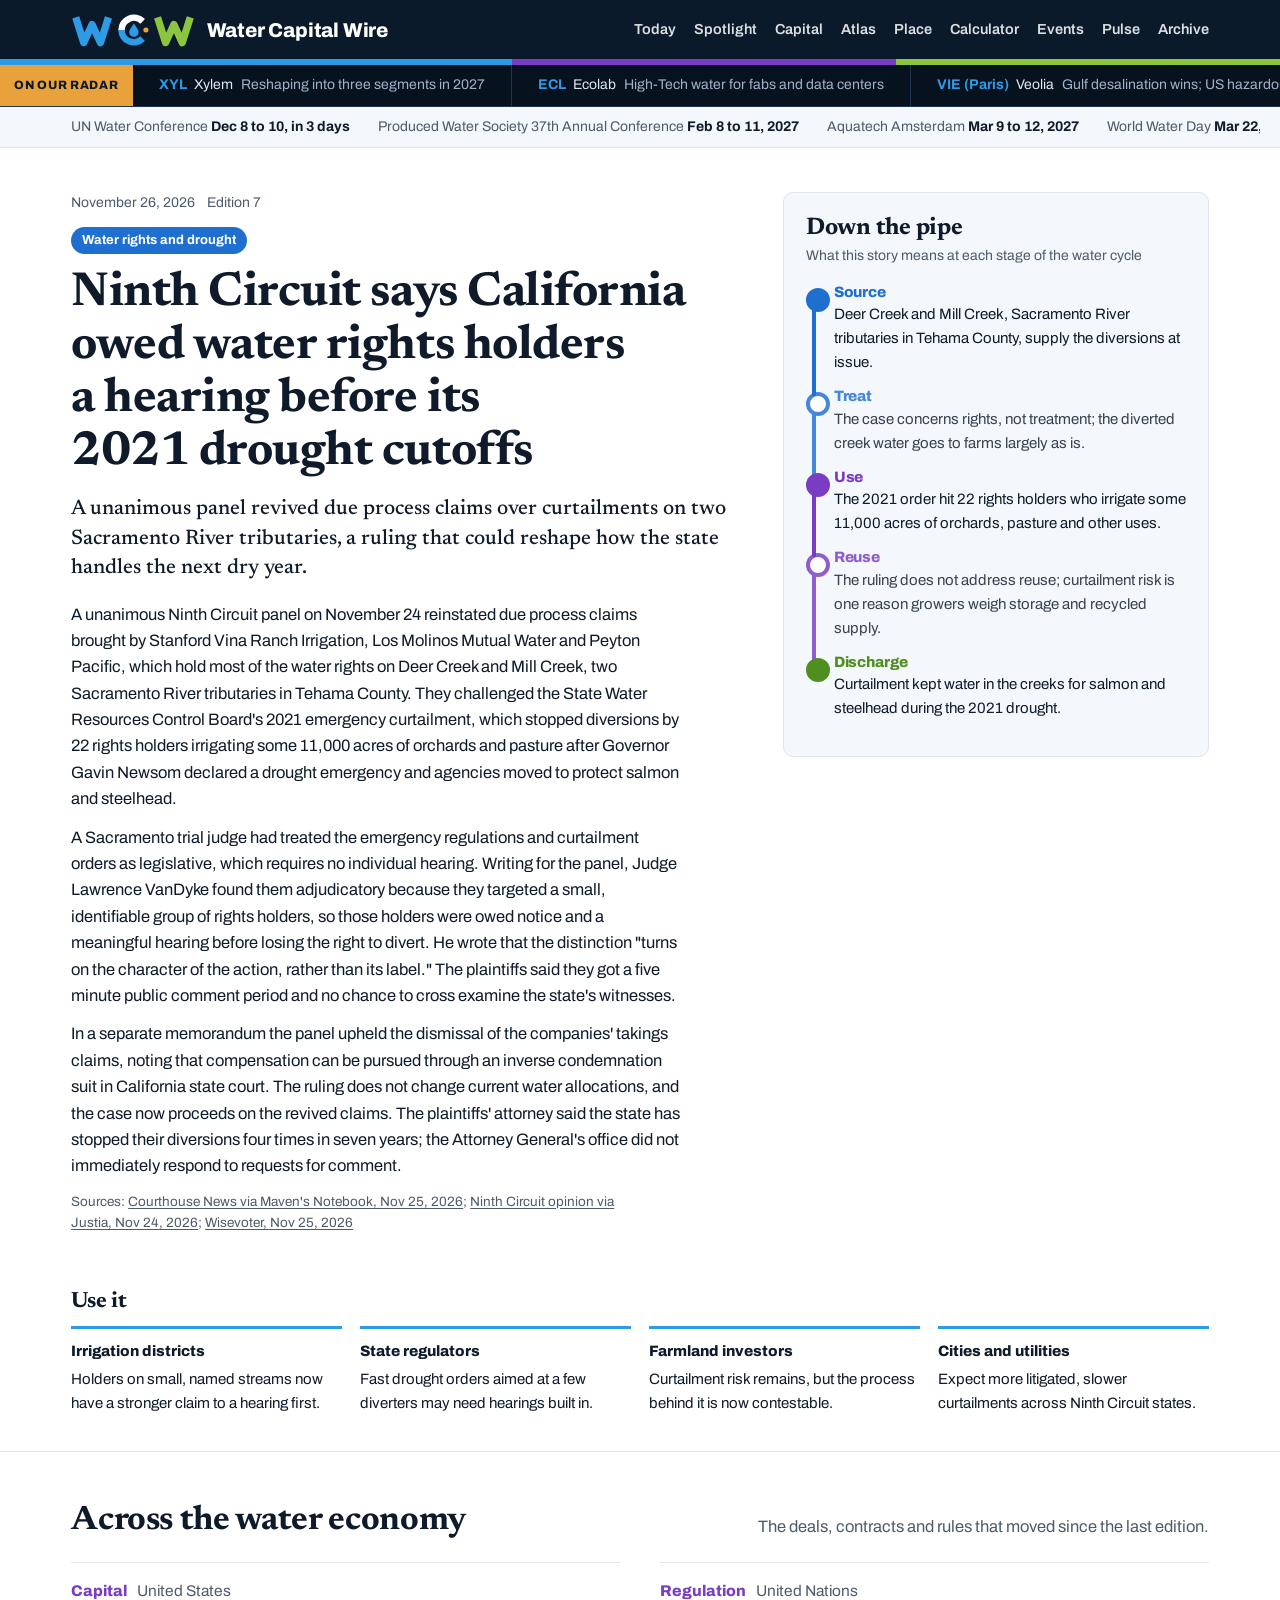
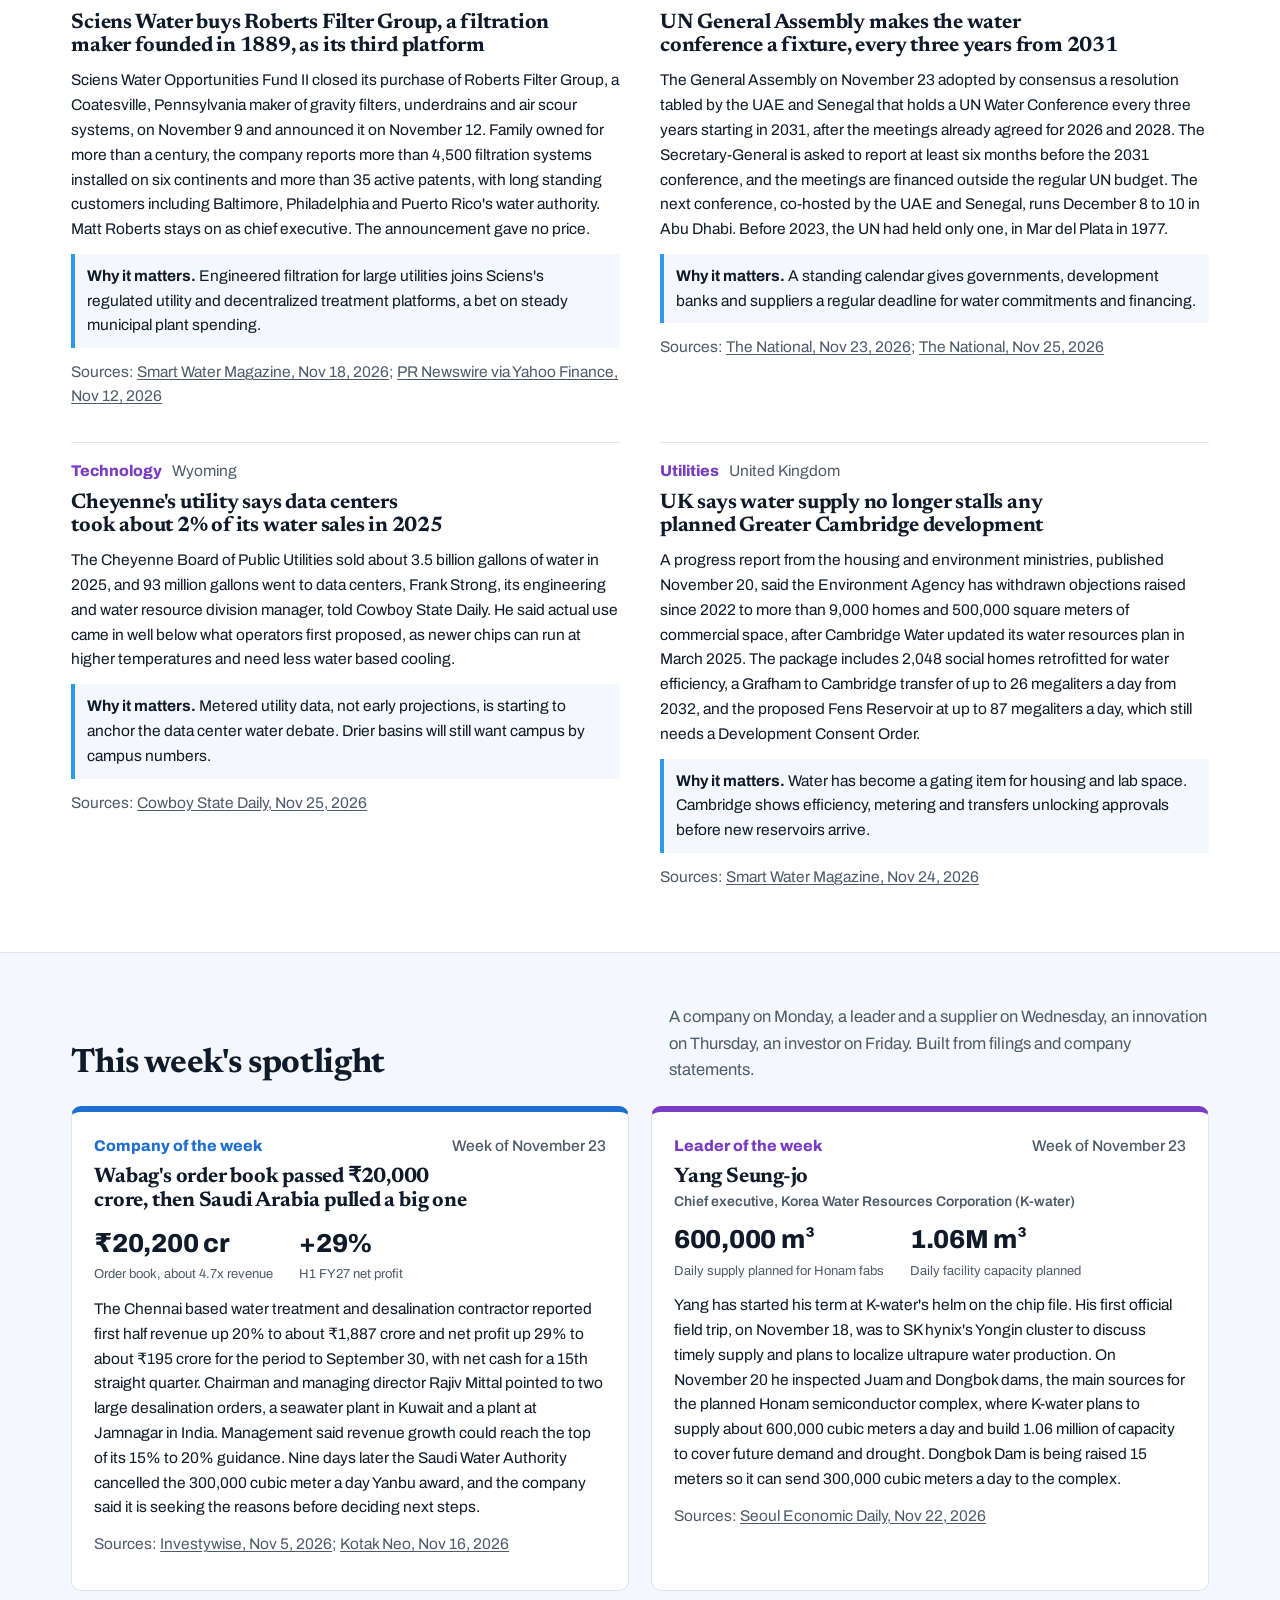
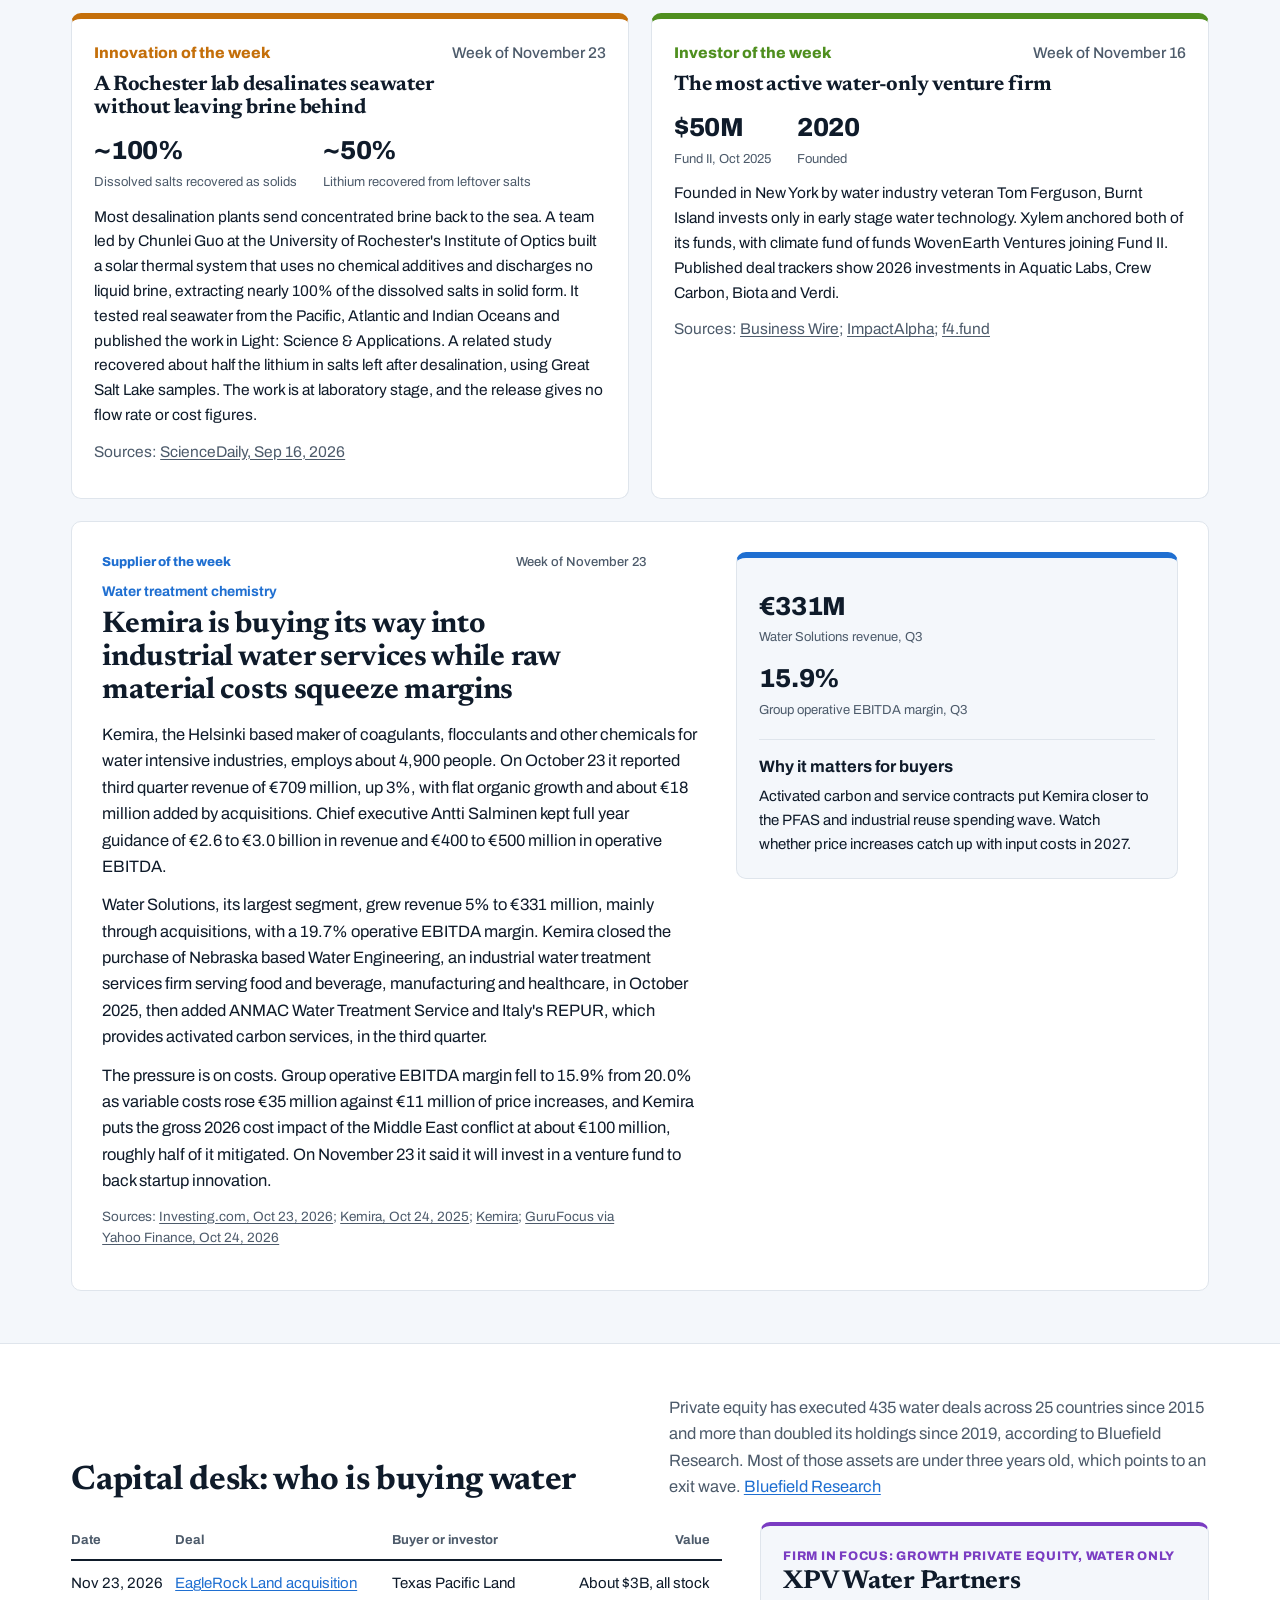
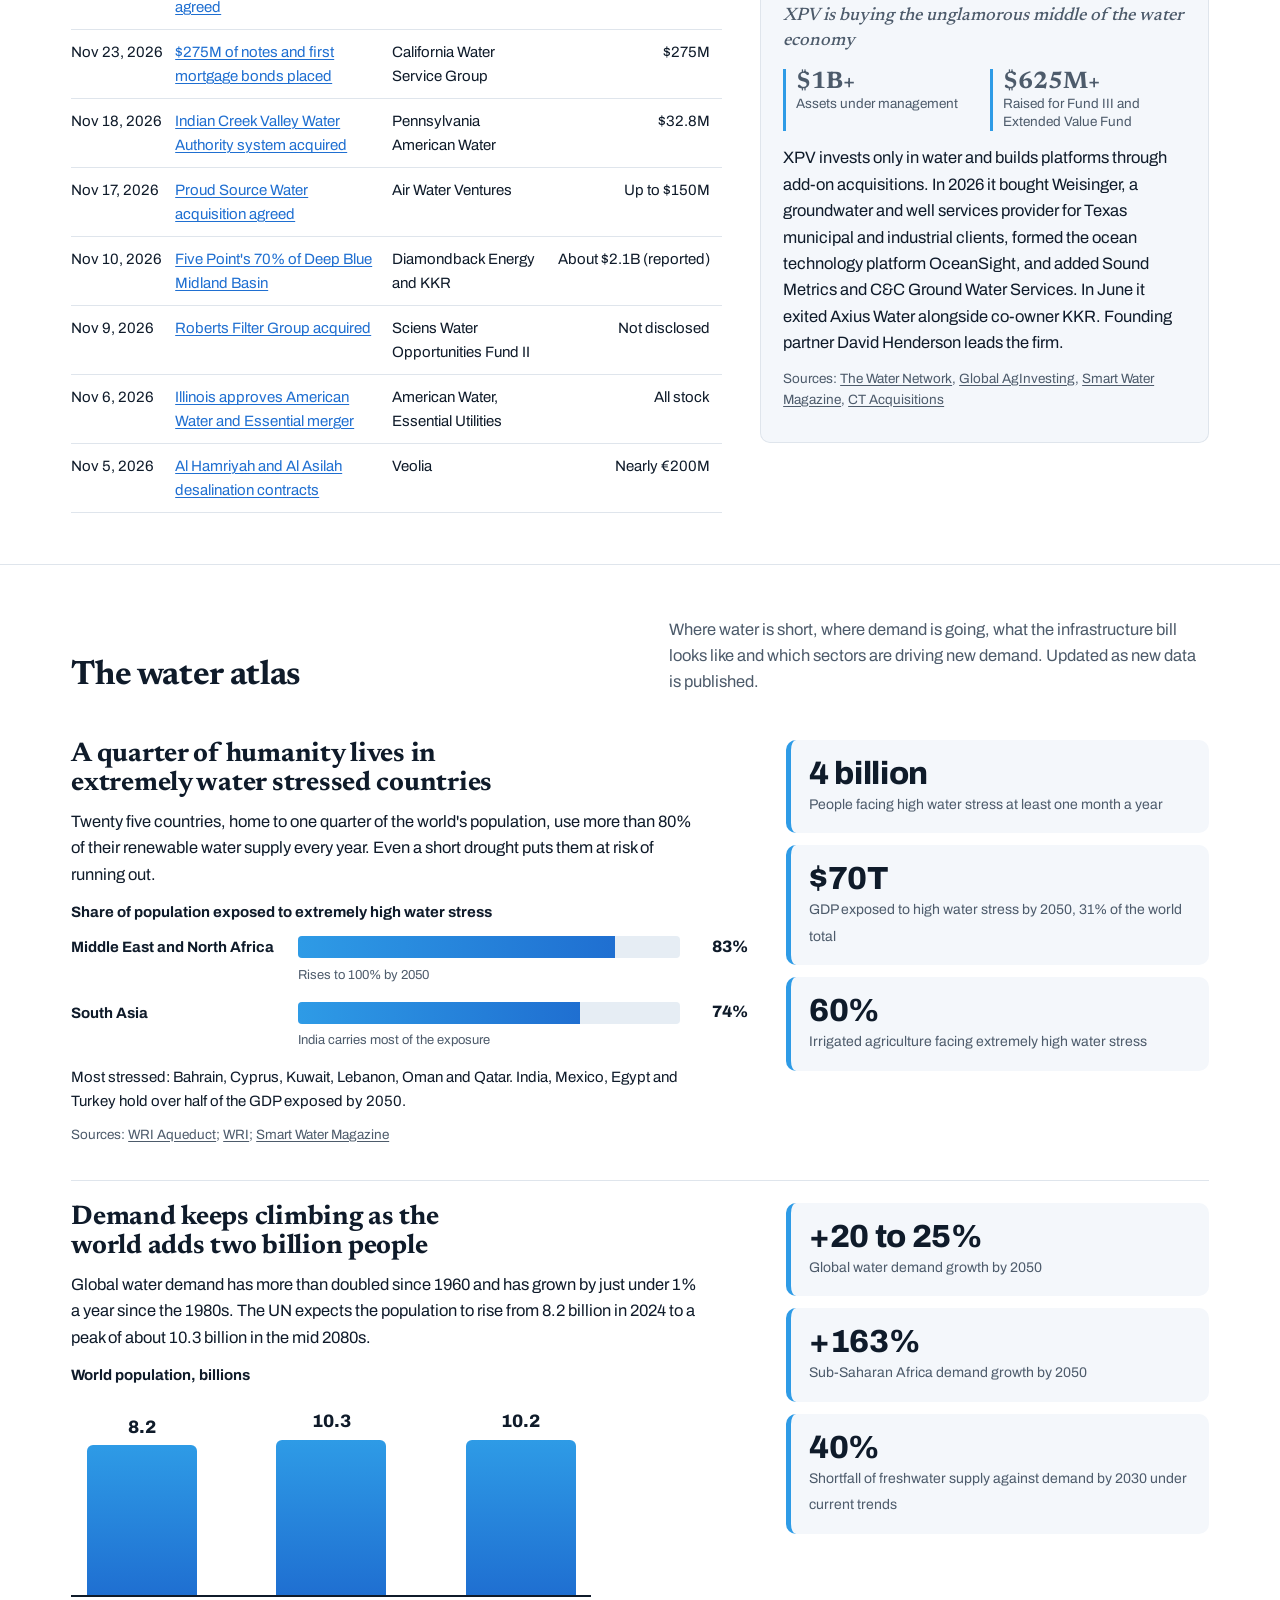
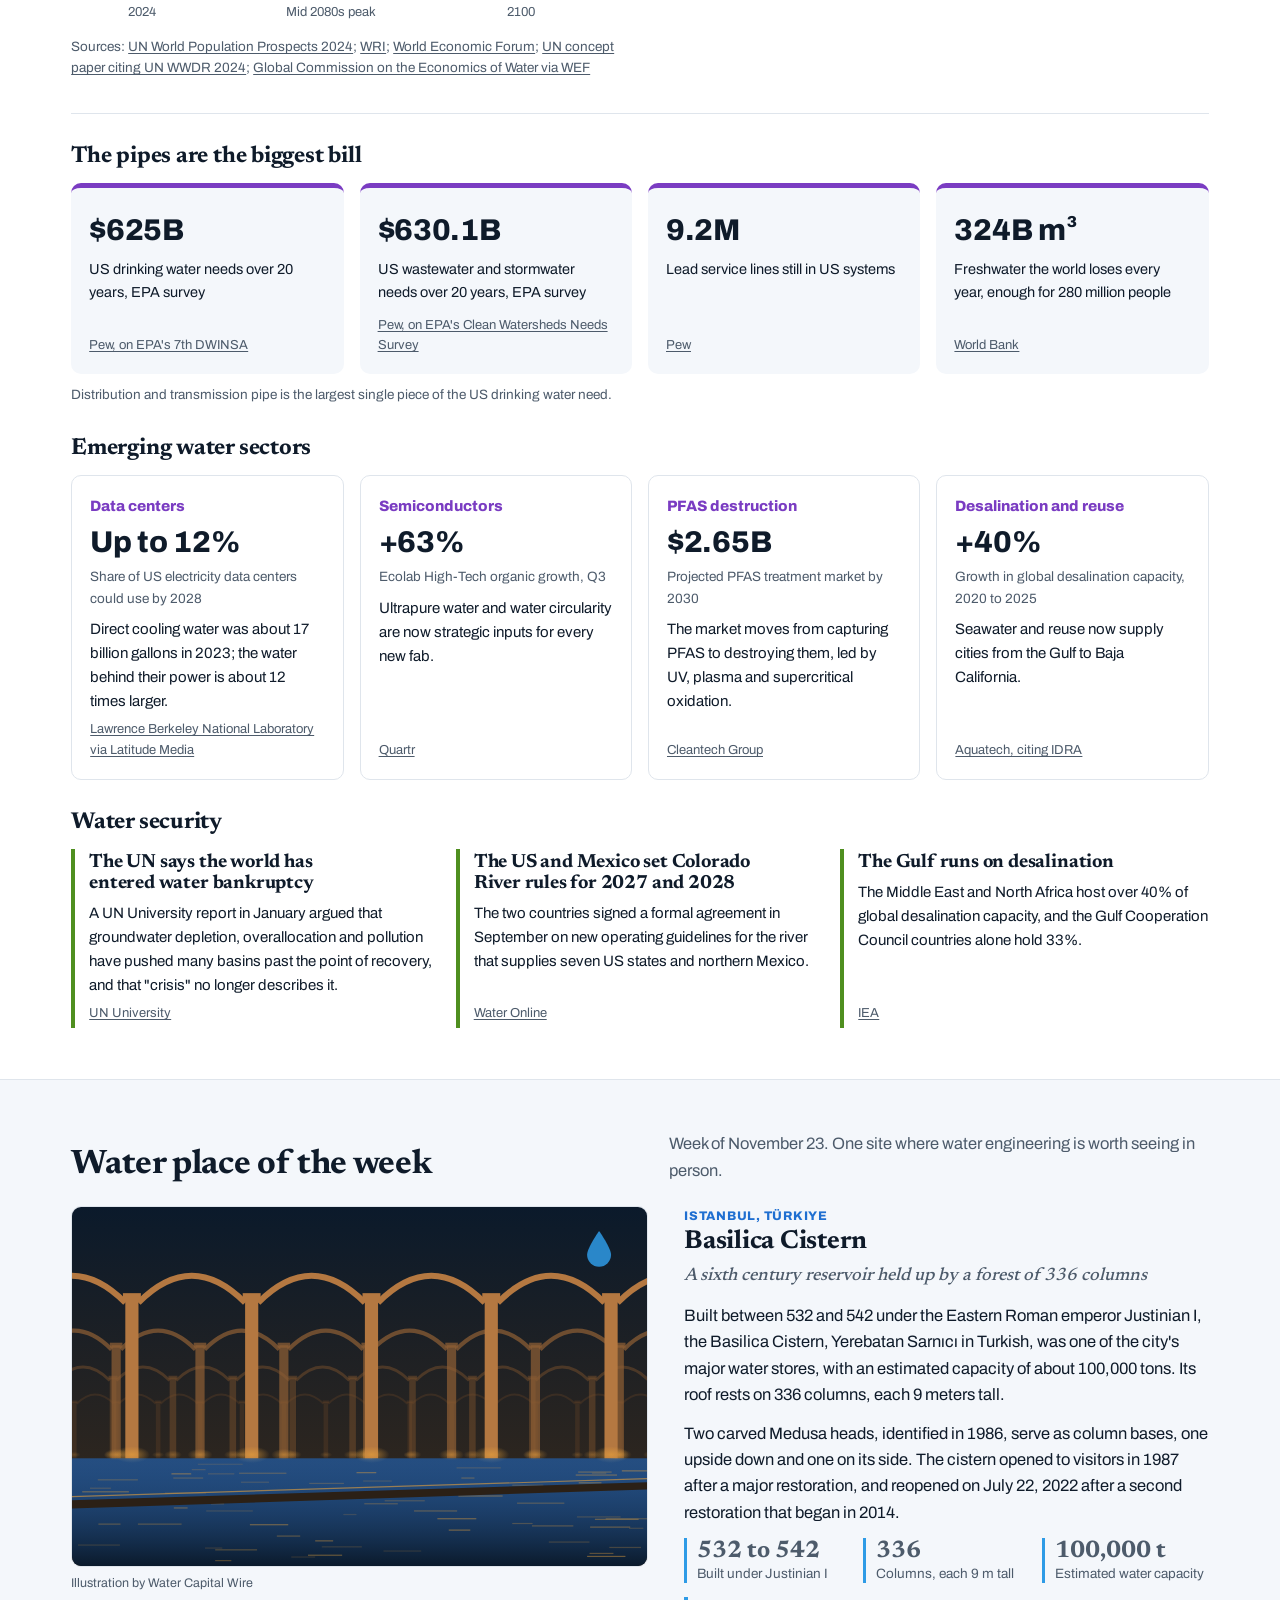
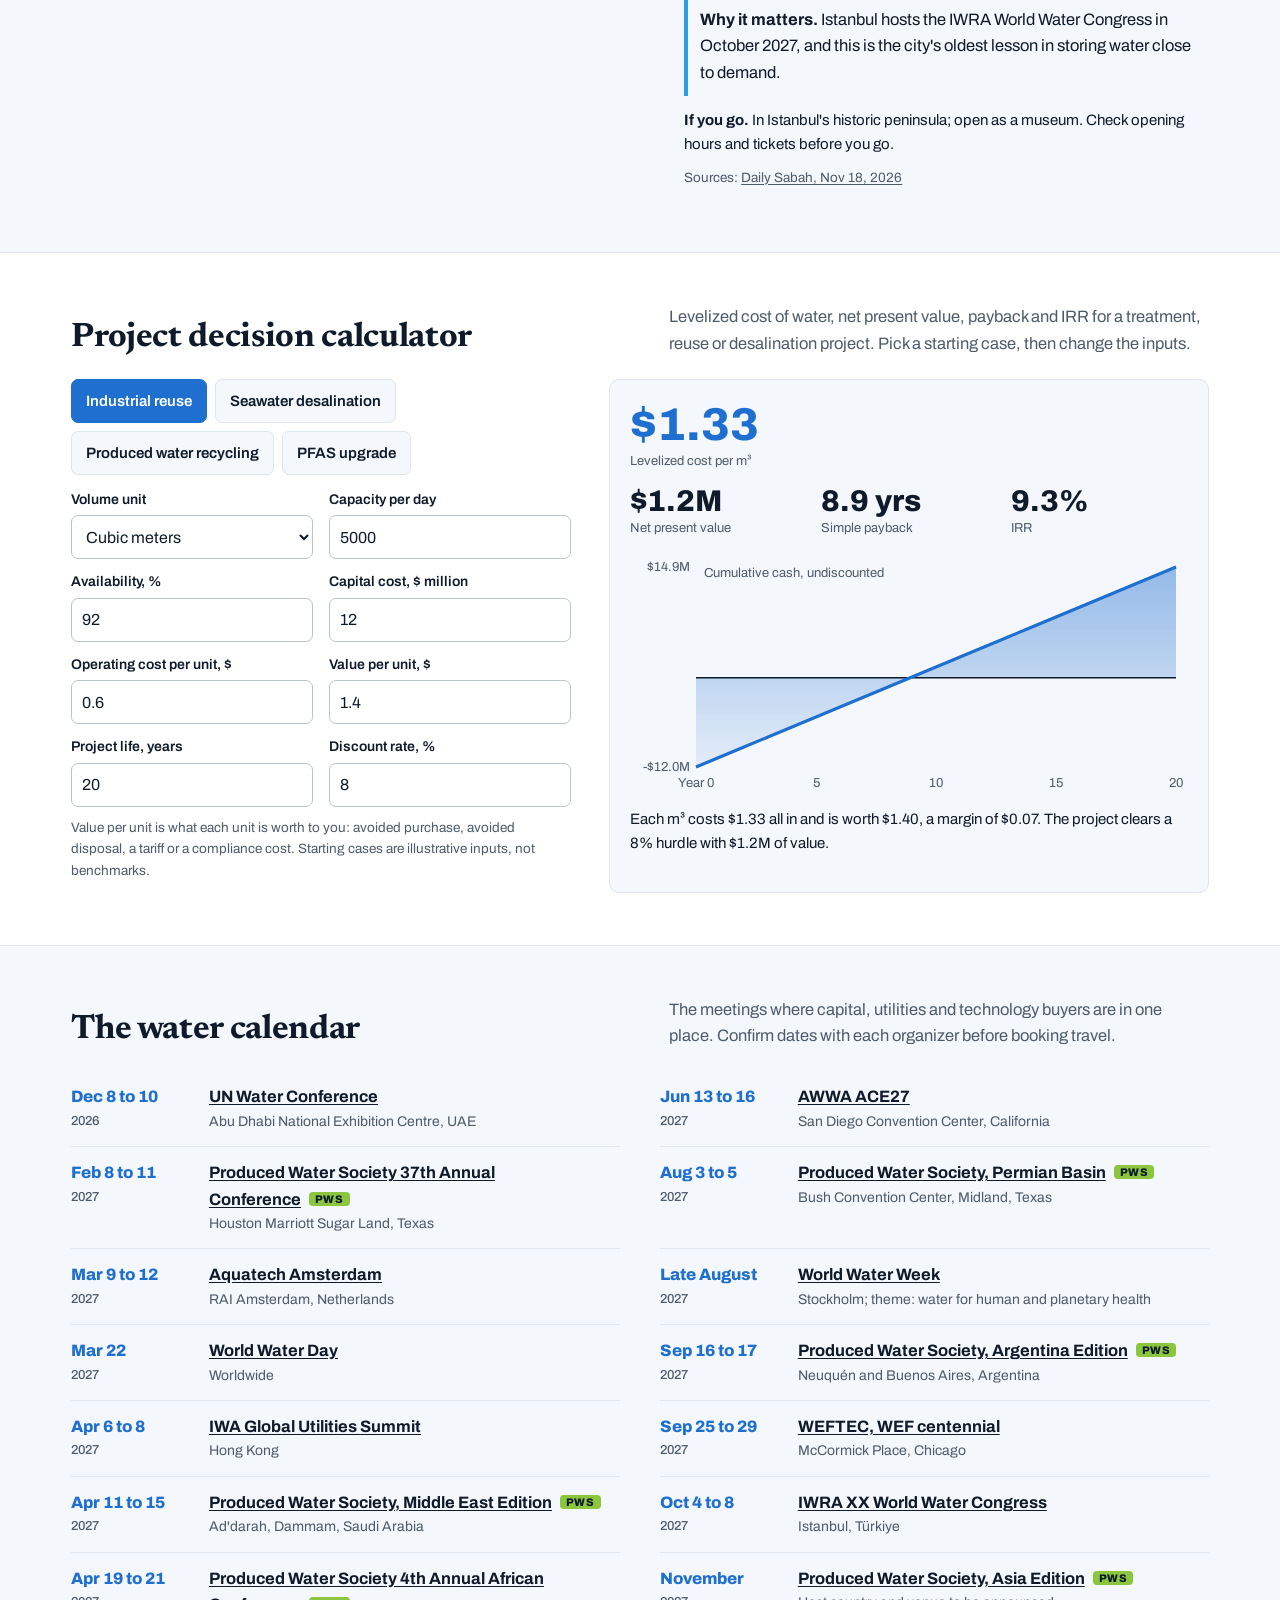
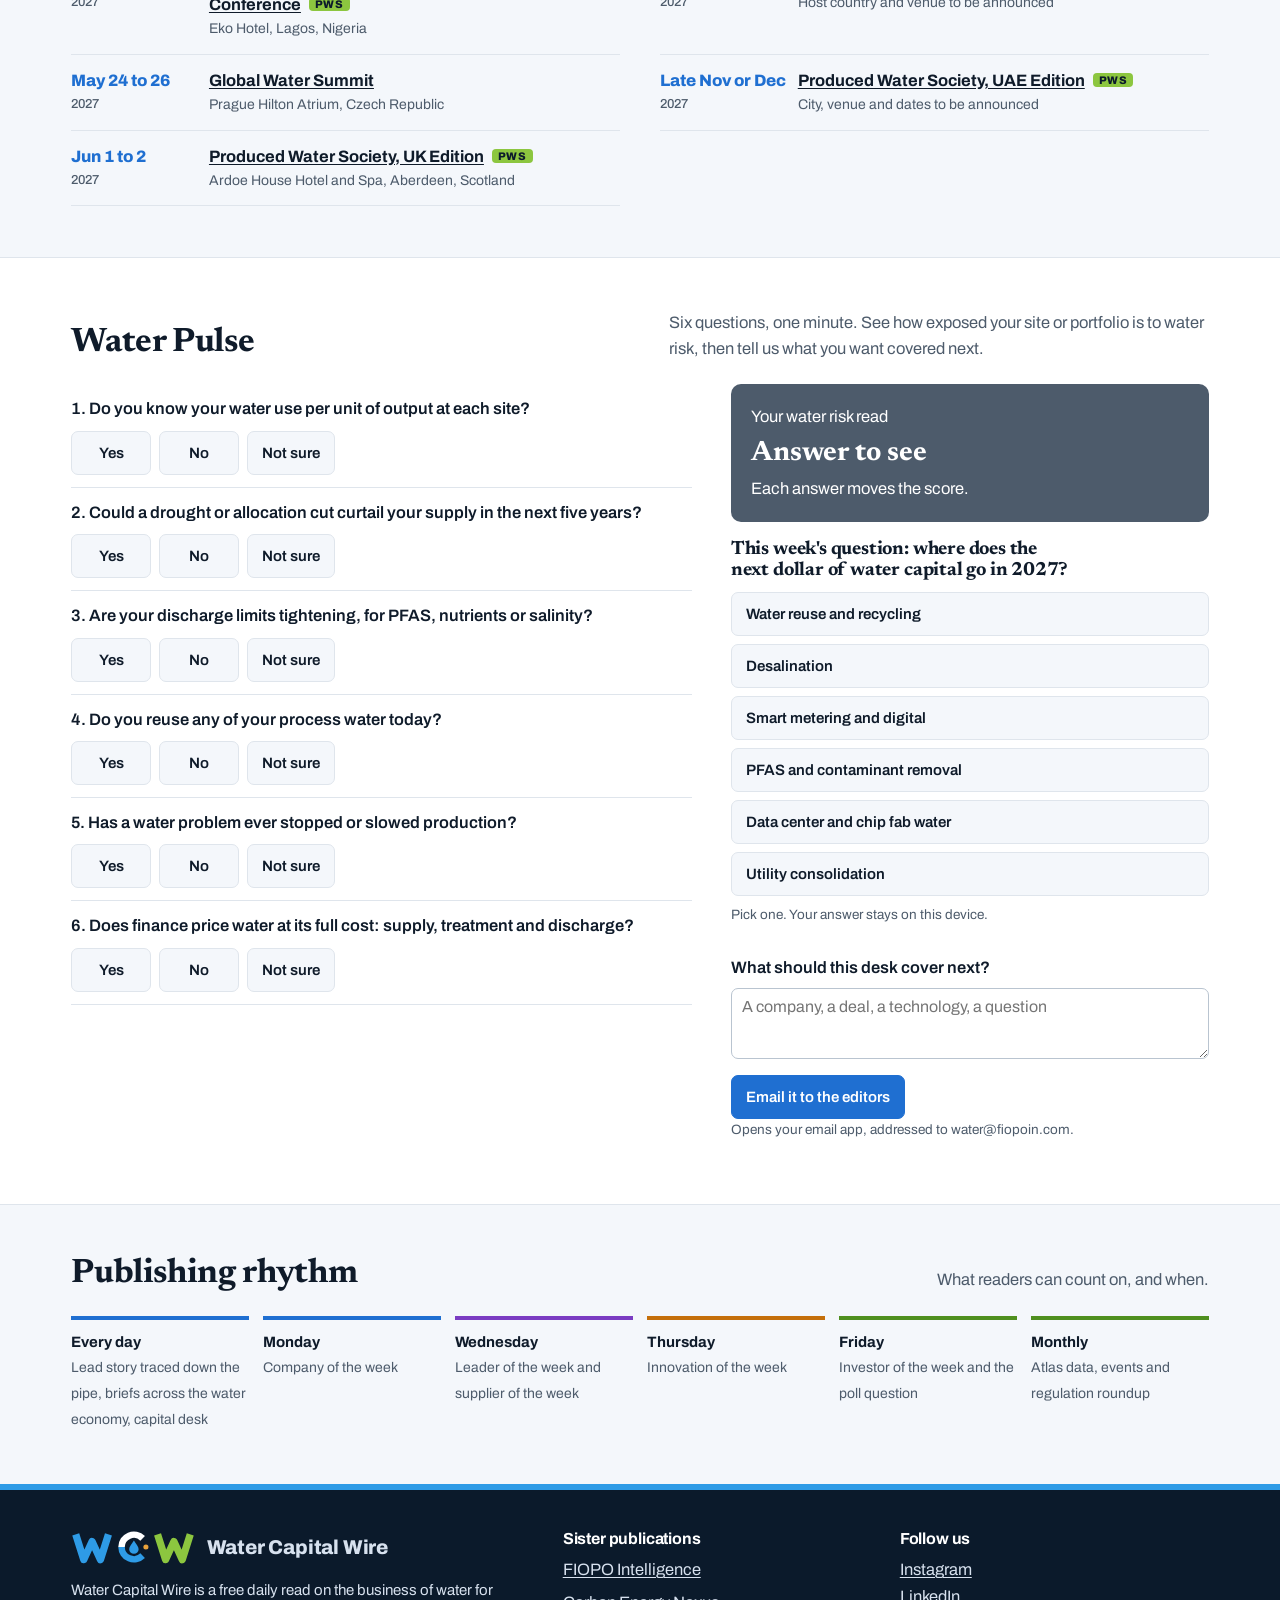
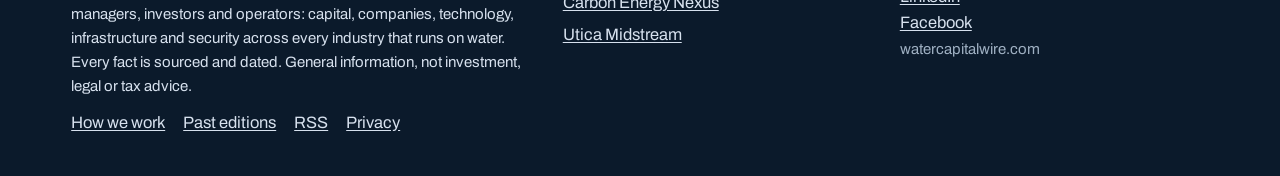
==== commit 81170bcf: "Edition 2026-11-26: Ninth Circuit says California owed water rights holders a hearing Co-Authored-By" ====
--- a/index.html
+++ b/index.html
@@ -6,7 +6,7 @@
 <meta http-equiv="Content-Security-Policy" content="default-src 'self'; script-src 'self'; style-src 'self' 'unsafe-inline'; img-src 'self' data:; font-src 'self'; connect-src 'self'; object-src 'none'; base-uri 'self'; form-action 'self' mailto:; upgrade-insecure-requests">
 <meta name="referrer" content="strict-origin-when-cross-origin">
 <title>Water Capital Wire: Water Business News, Capital, Technology and Water Security</title>
-<meta name="description" content="Enverus estimates about 90% of the water tied to AI inference is consumed at the power plant, not the data center. It puts $25 a month of frontier AI use at about 1.9 gallons, power generation included.">
+<meta name="description" content="A unanimous Ninth Circuit panel ruled that California&#39;s 2021 drought curtailments on Deer Creek and Mill Creek targeted a few identifiable rights holders, so they were owed a meaningful hearing first.">
 <meta name="robots" content="index, follow, max-image-preview:large">
 <link rel="canonical" href="https://watercapitalwire.com/">
 
@@ -14,16 +14,16 @@
 <meta name="theme-color" content="#0b1a2b">
 <meta property="og:type" content="article">
 <meta property="og:site_name" content="Water Capital Wire">
-<meta property="og:title" content="Enverus says about 90% of AI&#39;s water footprint is consumed at the power plant, not the data center">
-<meta property="og:description" content="Enverus estimates about 90% of the water tied to AI inference is consumed at the power plant, not the data center. It puts $25 a month of frontier AI use at about 1.9 gallons, power generation included.">
+<meta property="og:title" content="Ninth Circuit says California owed water rights holders a hearing before its 2021 drought cutoffs">
+<meta property="og:description" content="A unanimous Ninth Circuit panel ruled that California&#39;s 2021 drought curtailments on Deer Creek and Mill Creek targeted a few identifiable rights holders, so they were owed a meaningful hearing first.">
 <meta property="og:url" content="https://watercapitalwire.com/">
-<meta property="og:image" content="https://watercapitalwire.com/social/2026-11-25.png">
+<meta property="og:image" content="https://watercapitalwire.com/social/2026-11-26.png">
 <meta property="og:image:width" content="1080"><meta property="og:image:height" content="1350">
-<meta property="article:published_time" content="2026-11-25T04:17:00-06:00">
+<meta property="article:published_time" content="2026-11-26T04:17:00-06:00">
 <meta name="twitter:card" content="summary_large_image">
-<meta name="twitter:title" content="Enverus says about 90% of AI&#39;s water footprint is consumed at the power plant, not the data center">
-<meta name="twitter:description" content="Enverus estimates about 90% of the water tied to AI inference is consumed at the power plant, not the data center. It puts $25 a month of frontier AI use at about 1.9 gallons, power generation included.">
-<meta name="twitter:image" content="https://watercapitalwire.com/social/2026-11-25.png">
+<meta name="twitter:title" content="Ninth Circuit says California owed water rights holders a hearing before its 2021 drought cutoffs">
+<meta name="twitter:description" content="A unanimous Ninth Circuit panel ruled that California&#39;s 2021 drought curtailments on Deer Creek and Mill Creek targeted a few identifiable rights holders, so they were owed a meaningful hearing first.">
+<meta name="twitter:image" content="https://watercapitalwire.com/social/2026-11-26.png">
 <link rel="icon" type="image/svg+xml" href="brand/wcw-icon.svg">
 <link rel="apple-touch-icon" href="brand/wcw-icon-180.png">
 <link rel="alternate" type="application/rss+xml" title="Water Capital Wire" href="feed.xml">
@@ -31,7 +31,7 @@
 <link rel="preload" href="assets/fonts/archivo-latin-400-normal.woff2" as="font" type="font/woff2" crossorigin>
 <link rel="stylesheet" href="assets/style.css?v=f85b350a">
 
-<script type="application/ld+json">{"@context": "https://schema.org", "@graph": [{"@type": "NewsMediaOrganization", "@id": "https://watercapitalwire.com/#org", "name": "Water Capital Wire", "url": "https://watercapitalwire.com/", "logo": {"@type": "ImageObject", "url": "https://watercapitalwire.com/brand/wcw-icon-512.png", "width": 512, "height": 512}, "description": "A free daily read on the business of water for managers, investors and operators: capital, companies, technology, infrastructure and water security, with every fact sourced and dated.", "sameAs": ["https://www.instagram.com/watercapitalwire/", "https://www.linkedin.com/company/watercapitalwire/", "https://www.facebook.com/1468106023047747"]}, {"@type": "NewsArticle", "@id": "https://watercapitalwire.com/#article", "headline": "Enverus says about 90% of AI's water footprint is consumed at the power plant, not the data center", "description": "Enverus estimates about 90% of the water tied to AI inference is consumed at the power plant, not the data center. It puts $25 a month of frontier AI use at about 1.9 gallons, power generation included.", "url": "https://watercapitalwire.com/", "mainEntityOfPage": "https://watercapitalwire.com/", "image": ["https://watercapitalwire.com/social/2026-11-25.png"], "datePublished": "2026-11-25T04:17:00-06:00", "dateModified": "2026-11-25T04:17:00-06:00", "inLanguage": "en-US", "isAccessibleForFree": true, "articleSection": ["Data centers and power", "Utilities", "Security", "Regulation", "Utilities", "Desalination"], "author": {"@id": "https://watercapitalwire.com/#org"}, "publisher": {"@id": "https://watercapitalwire.com/#org"}}, {"@type": "Person", "name": "Yang Seung-jo", "jobTitle": "Chief executive, Korea Water Resources Corporation (K-water)"}, {"@type": "WebSite", "@id": "https://watercapitalwire.com/#site", "name": "Water Capital Wire", "url": "https://watercapitalwire.com/", "publisher": {"@id": "https://watercapitalwire.com/#org"}, "inLanguage": "en-US"}]}</script>
+<script type="application/ld+json">{"@context": "https://schema.org", "@graph": [{"@type": "NewsMediaOrganization", "@id": "https://watercapitalwire.com/#org", "name": "Water Capital Wire", "url": "https://watercapitalwire.com/", "logo": {"@type": "ImageObject", "url": "https://watercapitalwire.com/brand/wcw-icon-512.png", "width": 512, "height": 512}, "description": "A free daily read on the business of water for managers, investors and operators: capital, companies, technology, infrastructure and water security, with every fact sourced and dated.", "sameAs": ["https://www.instagram.com/watercapitalwire/", "https://www.linkedin.com/company/watercapitalwire/", "https://www.facebook.com/1468106023047747"]}, {"@type": "NewsArticle", "@id": "https://watercapitalwire.com/#article", "headline": "Ninth Circuit says California owed water rights holders a hearing before its 2021 drought cutoffs", "description": "A unanimous Ninth Circuit panel ruled that California's 2021 drought curtailments on Deer Creek and Mill Creek targeted a few identifiable rights holders, so they were owed a meaningful hearing first.", "url": "https://watercapitalwire.com/", "mainEntityOfPage": "https://watercapitalwire.com/", "image": ["https://watercapitalwire.com/social/2026-11-26.png"], "datePublished": "2026-11-26T04:17:00-06:00", "dateModified": "2026-11-26T04:17:00-06:00", "inLanguage": "en-US", "isAccessibleForFree": true, "articleSection": ["Water rights and drought", "Capital", "Regulation", "Technology", "Utilities"], "author": {"@id": "https://watercapitalwire.com/#org"}, "publisher": {"@id": "https://watercapitalwire.com/#org"}}, {"@type": "Person", "name": "Yang Seung-jo", "jobTitle": "Chief executive, Korea Water Resources Corporation (K-water)"}, {"@type": "WebSite", "@id": "https://watercapitalwire.com/#site", "name": "Water Capital Wire", "url": "https://watercapitalwire.com/", "publisher": {"@id": "https://watercapitalwire.com/#org"}, "inLanguage": "en-US"}]}</script>
 </head>
 <body>
 <a class="skip" href="#main">Skip to content</a>
@@ -63,32 +63,32 @@
 <main id="main">
 <section id="today" class="wrap lead">
  <article class="story">
-  <p class="meta">November 25, 2026<span>Edition 6</span></p>
-  <p class="tag">Data centers and power</p>
-  <h1>Enverus says about 90% of AI&#39;s water footprint is consumed at the power plant, not the data center</h1>
-  <p class="dek">A new Enverus study puts $25 a month of frontier AI use at about 1.9 gallons of water, power generation included, and shifts the siting debate toward the grid.</p>
-  <p>Enverus Intelligence Research published a study on November 24 that measures the water footprint of AI inference against the same monthly spending level. Its base case puts $25 a month of frontier large language model use at about 1.9 gallons of water consumed, including the water used to generate the electricity. The same $25 spent on household electricity from an all gas grid comes to 31 gallons, on almond milk 308 gallons, and on public golf course green fees 679 gallons.</p><p>The central finding is where the water goes. Enverus estimates that about 90% of the water attributed to AI inference is consumed at the power plant rather than at the data center itself, a point that matters more as developers turn to natural gas generation for new campuses. On a land basis, it puts a modern hyperscale campus at about 32,100 gallons per acre per month, below irrigated rice, almonds and alfalfa and roughly in line with an average US golf course.</p><p>Ryan Luther, director of energy transition research at Enverus, said water use is a real factor in siting but that &#34;the numbers people quote rarely have a consistent basis.&#34; The comparison is normalized by spending, so it says little about a single campus drawing on a stressed local aquifer or river. It does suggest that the bigger water decision is often the choice of power supply and cooling at the generating plant.</p>
-  <p class="src">Sources: <a href="https://www.worldoil.com/news/2026/11/24/most-of-ai-s-water-footprint-comes-from-the-power-plant-not-the-data-center-enverus-says/" rel="noopener">World Oil, Nov 24, 2026</a></p>
+  <p class="meta">November 26, 2026<span>Edition 7</span></p>
+  <p class="tag">Water rights and drought</p>
+  <h1>Ninth Circuit says California owed water rights holders a hearing before its 2021 drought cutoffs</h1>
+  <p class="dek">A unanimous panel revived due process claims over curtailments on two Sacramento River tributaries, a ruling that could reshape how the state handles the next dry year.</p>
+  <p>A unanimous Ninth Circuit panel on November 24 reinstated due process claims brought by Stanford Vina Ranch Irrigation, Los Molinos Mutual Water and Peyton Pacific, which hold most of the water rights on Deer Creek and Mill Creek, two Sacramento River tributaries in Tehama County. They challenged the State Water Resources Control Board&#39;s 2021 emergency curtailment, which stopped diversions by 22 rights holders irrigating some 11,000 acres of orchards and pasture after Governor Gavin Newsom declared a drought emergency and agencies moved to protect salmon and steelhead.</p><p>A Sacramento trial judge had treated the emergency regulations and curtailment orders as legislative, which requires no individual hearing. Writing for the panel, Judge Lawrence VanDyke found them adjudicatory because they targeted a small, identifiable group of rights holders, so those holders were owed notice and a meaningful hearing before losing the right to divert. He wrote that the distinction &#34;turns on the character of the action, rather than its label.&#34; The plaintiffs said they got a five minute public comment period and no chance to cross examine the state&#39;s witnesses.</p><p>In a separate memorandum the panel upheld the dismissal of the companies&#39; takings claims, noting that compensation can be pursued through an inverse condemnation suit in California state court. The ruling does not change current water allocations, and the case now proceeds on the revived claims. The plaintiffs&#39; attorney said the state has stopped their diversions four times in seven years; the Attorney General&#39;s office did not immediately respond to requests for comment.</p>
+  <p class="src">Sources: <a href="https://mavensnotebook.com/2026/11/25/courthouse-news-california-owed-water-users-hearings-before-2021-drought-cutbacks/" rel="noopener">Courthouse News via Maven&#39;s Notebook, Nov 25, 2026</a>; <a href="https://law.justia.com/cases/federal/appellate-courts/ca9/25-2302/25-2302-2026-11-24.html" rel="noopener">Ninth Circuit opinion via Justia, Nov 24, 2026</a>; <a href="https://wisevoter.com/world/us/ca/2026/11/25/ninth-circuit-water-rights-due-process-claims" rel="noopener">Wisevoter, Nov 25, 2026</a></p>
  </article>
  <aside class="cycle" aria-label="Down the pipe">
   <h2>Down the pipe</h2>
   <p class="cyc-sub">What this story means at each stage of the water cycle</p>
   
-  <div class="stop c-blue on"><h3>Source</h3><p>Most of the water tied to AI is drawn by power plants, so the grid&#39;s water source matters as much as the campus&#39;s.</p></div>
-  
-  <div class="stop c-blue on"><h3>Treat</h3><p>Cooling water at gas and thermal plants is treated and cycled; that is where most AI related consumption happens.</p></div>
-  
-  <div class="stop c-purple on"><h3>Use</h3><p>Enverus puts $25 a month of frontier AI use at about 1.9 gallons consumed, power generation included.</p></div>
-  
-  <div class="stop c-purple"><h3>Reuse</h3><p>The study does not size reuse; reclaimed water for plant and campus cooling is one lever operators can weigh.</p></div>
-  
-  <div class="stop c-green on"><h3>Discharge</h3><p>Water that evaporates in plant and campus cooling towers is consumed and does not return to the basin.</p></div>
+  <div class="stop c-blue on"><h3>Source</h3><p>Deer Creek and Mill Creek, Sacramento River tributaries in Tehama County, supply the diversions at issue.</p></div>
+  
+  <div class="stop c-blue"><h3>Treat</h3><p>The case concerns rights, not treatment; the diverted creek water goes to farms largely as is.</p></div>
+  
+  <div class="stop c-purple on"><h3>Use</h3><p>The 2021 order hit 22 rights holders who irrigate some 11,000 acres of orchards, pasture and other uses.</p></div>
+  
+  <div class="stop c-purple"><h3>Reuse</h3><p>The ruling does not address reuse; curtailment risk is one reason growers weigh storage and recycled supply.</p></div>
+  
+  <div class="stop c-green on"><h3>Discharge</h3><p>Curtailment kept water in the creeks for salmon and steelhead during the 2021 drought.</p></div>
   
  </aside>
 </section>
 <section class="wrap useit" aria-label="Use it">
  <h2>Use it</h2>
- <dl><div><dt>Data center developers</dt><dd>Power sourcing and plant cooling now belong in the water section of a siting study.</dd></div><div><dt>Utilities</dt><dd>Expect questions on water per megawatt hour, not only gallons per server hall.</dd></div><div><dt>Investors</dt><dd>Dry cooled or reuse supplied generation may become a selling point for AI campuses.</dd></div><div><dt>Policymakers</dt><dd>Rules aimed only at data center cooling miss most of the water AI consumes.</dd></div></dl>
+ <dl><div><dt>Irrigation districts</dt><dd>Holders on small, named streams now have a stronger claim to a hearing first.</dd></div><div><dt>State regulators</dt><dd>Fast drought orders aimed at a few diverters may need hearings built in.</dd></div><div><dt>Farmland investors</dt><dd>Curtailment risk remains, but the process behind it is now contestable.</dd></div><div><dt>Cities and utilities</dt><dd>Expect more litigated, slower curtailments across Ninth Circuit states.</dd></div></dl>
 </section>
 
 <section class="band" id="briefs">
@@ -97,43 +97,35 @@
   <div class="briefs">
   
   <article class="brief" id="money">
-   <p class="bt"><span class="sec">Utilities</span><span>United States</span></p>
-   <h3>Illinois regulators grant American Water&#39;s Illinois unit $74 million, 41% less than it asked</h3>
-   <p>The Illinois Commerce Commission on November 24 approved a $74 million rate increase for Illinois American Water, cutting $53 million from the $127 million the utility requested in January. The commission set return on equity at 9.67%, below the 10.75% requested and the current 9.84%, and widened the low income discount to households earning up to 300% of the federal poverty level. The utility serves about 1.3 million people in 148 communities and has not yet calculated the bill impact.</p>
-   <p class="why"><b>Why it matters.</b> A sub 10% equity return in a large American Water state is a data point for every pending water rate case and for the Essential merger math.</p>
-   <p class="src">Sources: <a href="https://www.wglt.org/illinois/2026-11-24/icc-approves-74-million-rate-hike-for-illinois-american-water-co-customers" rel="noopener">Capitol News Illinois via WGLT, Nov 24, 2026</a>; <a href="https://www.shawlocal.com/news/2026/11/24/icc-approves-74-million-rate-hike-for-illinois-american-water-over-40-less-than-requested/" rel="noopener">Shaw Local, Nov 24, 2026</a></p>
+   <p class="bt"><span class="sec">Capital</span><span>United States</span></p>
+   <h3>Sciens Water buys Roberts Filter Group, a filtration maker founded in 1889, as its third platform</h3>
+   <p>Sciens Water Opportunities Fund II closed its purchase of Roberts Filter Group, a Coatesville, Pennsylvania maker of gravity filters, underdrains and air scour systems, on November 9 and announced it on November 12. Family owned for more than a century, the company reports more than 4,500 filtration systems installed on six continents and more than 35 active patents, with long standing customers including Baltimore, Philadelphia and Puerto Rico&#39;s water authority. Matt Roberts stays on as chief executive. The announcement gave no price.</p>
+   <p class="why"><b>Why it matters.</b> Engineered filtration for large utilities joins Sciens&#39;s regulated utility and decentralized treatment platforms, a bet on steady municipal plant spending.</p>
+   <p class="src">Sources: <a href="https://smartwatermagazine.com/news/smart-water-magazine/sciens-water-acquires-roberts-filter-group-to-serve-large-utilities-worldwide" rel="noopener">Smart Water Magazine, Nov 18, 2026</a>; <a href="https://finance.yahoo.com/energy/articles/sciens-water-acquires-roberts-filter-220000737.html" rel="noopener">PR Newswire via Yahoo Finance, Nov 12, 2026</a></p>
   </article>
   
   <article class="brief" id="world">
-   <p class="bt"><span class="sec">Security</span><span>Fiji</span></p>
-   <h3>Fiji declares a nationwide state of disaster as El Niño drought reaches crisis level</h3>
-   <p>Prime Minister Sitiveni Rabuka declared a nationwide state of disaster on November 18 after Cabinet accepted advice from the National Disaster Risk Management Council that the drought response had reached crisis thresholds. The declaration lasts up to 30 days at a time and can be extended. Rabuka said remote and maritime communities face growing pressure on their water supplies, and the Fiji Meteorological Service expects below normal rainfall through early 2027 as El Niño strengthens.</p>
-   <p class="why"><b>Why it matters.</b> Small island supply runs on rain and thin aquifers. A strong El Niño tests emergency desalination, water carting and tank storage across the Pacific.</p>
-   <p class="src">Sources: <a href="https://www.1news.co.nz/2026/11/18/fiji-declares-nationwide-state-of-disaster-as-el-nino-drought-worsens/" rel="noopener">1News, Nov 18, 2026</a></p>
-  </article>
-  
-  <article class="brief" id="pfas">
-   <p class="bt"><span class="sec">Regulation</span><span>United States</span></p>
-   <h3>Final EPA PFAS test round lifts the count of Americans with PFAS in tap water to about 197 million</h3>
-   <p>The Environmental Working Group said on November 19 that the last installment of EPA&#39;s UCMR 5 monitoring, which covered 29 PFAS, plus recent state tests, put about 197 million people on water with detectable PFAS. UCMR 5 found 3,595 sites with detections, bringing the known total to 13,459. EWG, an advocacy group, said EPA is in the final stages of dropping limits for GenX, PFBS, PFNA and PFHxS while keeping 4 parts per trillion limits for PFOA and PFOS, with compliance pushed to 2031.</p>
-   <p class="why"><b>Why it matters.</b> The national data set is now complete. Utilities that detect PFOA or PFOS have a clearer target and more time, while treatment suppliers have a firmer pipeline.</p>
-   <p class="src">Sources: <a href="https://www.wateronline.com/doc/toxic-forever-chemicals-found-in-tap-water-of-m-americans-0001" rel="noopener">EWG via Water Online, Nov 19, 2026</a></p>
-  </article>
-  
-  <article class="brief" id="powell">
-   <p class="bt"><span class="sec">Utilities</span><span>Colorado River</span></p>
-   <h3>Lake Powell rises more than 20 feet after record fall rain, but basin talks remain stalled</h3>
-   <p>Record fall rain in the Four Corners lifted Lake Powell more than 20 feet, and Reclamation forecasts the reservoir staying above 3,500 feet, the level that matters for hydropower and Glen Canyon Dam releases, over the next year. Snowpack is at 70% of median and forecast uncertainty grows after April 30. Utah commissioner Gene Shawcroft noted the lake is still four feet below a year ago, and the seven basin states have not agreed on post 2026 operating rules.</p>
-   <p class="why"><b>Why it matters.</b> One wet autumn buys time for hydropower and Lower Basin users but does not settle the cuts that the next operating guidelines must allocate.</p>
-   <p class="src">Sources: <a href="https://www.sltrib.com/news/environment/2026/11/18/lake-powell-rises-20-feet-after/" rel="noopener">Salt Lake Tribune, Nov 18, 2026</a></p>
-  </article>
-  
-  <article class="brief" id="yanbu">
-   <p class="bt"><span class="sec">Desalination</span><span>Saudi Arabia</span></p>
-   <h3>Saudi Water Authority cancels Wabag&#39;s $272 million Yanbu desalination award for a second time</h3>
-   <p>VA Tech Wabag disclosed on November 14 that the Saudi Water Authority cancelled its award for a 300 MLD seawater reverse osmosis plant at Yanbu, worth about $272 million, citing internal reasons on its side before countersigning. Wabag first won the plant in September 2024 at about $317 million; that tender was cancelled in December 2024 and re-awarded in July 2025. Shares fell 7.18% in the next session, and the company said it is seeking the reasons and next steps.</p>
-   <p class="why"><b>Why it matters.</b> Saudi procurement is shifting, and EPC bidders face award risk until contracts are countersigned. It is a fresh test for this week&#39;s company in focus.</p>
-   <p class="src">Sources: <a href="https://smartwatermagazine.com/news/smart-water-magazine/saudi-water-authority-cancels-wabags-yanbu-desalination-award-for-the-second-time" rel="noopener">Smart Water Magazine, Nov 17, 2026</a>; <a href="https://www.saudigulfprojects.com/2026/11/yanbu-desalination-plant-swa-cancels-272-million-wabag-tender/" rel="noopener">Saudi Gulf Projects, Nov 14, 2026</a>; <a href="https://www.angelone.in/news/stocks/va-tech-wabag-share-price-down-over-7-saudi-water-authority-cancels-2-332-crore-desalination-project" rel="noopener">Angel One, Nov 16, 2026</a></p>
+   <p class="bt"><span class="sec">Regulation</span><span>United Nations</span></p>
+   <h3>UN General Assembly makes the water conference a fixture, every three years from 2031</h3>
+   <p>The General Assembly on November 23 adopted by consensus a resolution tabled by the UAE and Senegal that holds a UN Water Conference every three years starting in 2031, after the meetings already agreed for 2026 and 2028. The Secretary-General is asked to report at least six months before the 2031 conference, and the meetings are financed outside the regular UN budget. The next conference, co-hosted by the UAE and Senegal, runs December 8 to 10 in Abu Dhabi. Before 2023, the UN had held only one, in Mar del Plata in 1977.</p>
+   <p class="why"><b>Why it matters.</b> A standing calendar gives governments, development banks and suppliers a regular deadline for water commitments and financing.</p>
+   <p class="src">Sources: <a href="https://www.thenationalnews.com/news/2026/11/23/un-backs-uae-plan-for-water-summit-to-be-held-every-three-years/" rel="noopener">The National, Nov 23, 2026</a>; <a href="https://www.thenationalnews.com/news/uae/2026/11/25/soul-and-life-uae-hails-consensus-on-water-resolution-as-beacon-of-hope/" rel="noopener">The National, Nov 25, 2026</a></p>
+  </article>
+  
+  <article class="brief" id="cheyenne">
+   <p class="bt"><span class="sec">Technology</span><span>Wyoming</span></p>
+   <h3>Cheyenne&#39;s utility says data centers took about 2% of its water sales in 2025</h3>
+   <p>The Cheyenne Board of Public Utilities sold about 3.5 billion gallons of water in 2025, and 93 million gallons went to data centers, Frank Strong, its engineering and water resource division manager, told Cowboy State Daily. He said actual use came in well below what operators first proposed, as newer chips can run at higher temperatures and need less water based cooling.</p>
+   <p class="why"><b>Why it matters.</b> Metered utility data, not early projections, is starting to anchor the data center water debate. Drier basins will still want campus by campus numbers.</p>
+   <p class="src">Sources: <a href="https://cowboystatedaily.com/2026/11/24/data-centers-guzzle-water-or-do-they-cheyennes-numbers-defy-expectations/" rel="noopener">Cowboy State Daily, Nov 25, 2026</a></p>
+  </article>
+  
+  <article class="brief" id="cambridge">
+   <p class="bt"><span class="sec">Utilities</span><span>United Kingdom</span></p>
+   <h3>UK says water supply no longer stalls any planned Greater Cambridge development</h3>
+   <p>A progress report from the housing and environment ministries, published November 20, said the Environment Agency has withdrawn objections raised since 2022 to more than 9,000 homes and 500,000 square meters of commercial space, after Cambridge Water updated its water resources plan in March 2025. The package includes 2,048 social homes retrofitted for water efficiency, a Grafham to Cambridge transfer of up to 26 megaliters a day from 2032, and the proposed Fens Reservoir at up to 87 megaliters a day, which still needs a Development Consent Order.</p>
+   <p class="why"><b>Why it matters.</b> Water has become a gating item for housing and lab space. Cambridge shows efficiency, metering and transfers unlocking approvals before new reservoirs arrive.</p>
+   <p class="src">Sources: <a href="https://smartwatermagazine.com/news/smart-water-magazine/uk-government-says-water-supply-no-longer-stalls-any-greater-cambridge-development" rel="noopener">Smart Water Magazine, Nov 24, 2026</a></p>
   </article>
   
   </div>
@@ -166,11 +158,11 @@
   
   
   <article class="card c-orange" id="innovation">
-   <p class="k">Innovation of the week<span>Week of November 16</span></p>
-   <h3>Claros takes PFAS destruction to full scale at Daikin</h3>
-   <div class="figs"><div><strong>99.99%</strong>Target PFAS destroyed</div><div><strong>170,000 gal</strong>Optimization run</div></div>
-   <p>Most PFAS treatment moves the chemicals into another waste stream. Claros breaks them apart with its ClarosTechUV system. On October 1 it signed a commercial agreement with Daikin America for full-scale deployment at Daikin&#39;s plant in Decatur, Alabama, after a December 2025 run treated more than 170,000 gallons of process water with greater than 99.99% destruction of target PFAS.</p>
-   <p class="src">Sources: <a href="https://www.innovationnewsnetwork.com/claros-technologies-turns-pfas-destruction-into-commercial-reality/74670/" rel="noopener">Innovation News Network</a></p>
+   <p class="k">Innovation of the week<span>Week of November 23</span></p>
+   <h3>A Rochester lab desalinates seawater without leaving brine behind</h3>
+   <div class="figs"><div><strong>~100%</strong>Dissolved salts recovered as solids</div><div><strong>~50%</strong>Lithium recovered from leftover salts</div></div>
+   <p>Most desalination plants send concentrated brine back to the sea. A team led by Chunlei Guo at the University of Rochester&#39;s Institute of Optics built a solar thermal system that uses no chemical additives and discharges no liquid brine, extracting nearly 100% of the dissolved salts in solid form. It tested real seawater from the Pacific, Atlantic and Indian Oceans and published the work in Light: Science &amp; Applications. A related study recovered about half the lithium in salts left after desalination, using Great Salt Lake samples. The work is at laboratory stage, and the release gives no flow rate or cost figures.</p>
+   <p class="src">Sources: <a href="https://www.sciencedaily.com/releases/2026/09/260915100137.htm" rel="noopener">ScienceDaily, Sep 16, 2026</a></p>
   </article>
   
   
@@ -207,7 +199,7 @@
   <div class="two">
    <div class="scroll"><table class="stack">
     <thead><tr><th scope="col">Date</th><th scope="col">Deal</th><th scope="col">Buyer or investor</th><th scope="col" class="r">Value</th></tr></thead>
-    <tbody><tr><td class="nowrap" data-l="Date">Nov 23, 2026</td><td data-l="Deal"><a href="https://www.worldoil.com/news/2026/11/23/texas-pacific-land-agrees-3-billion-eaglerock-deal-to-scale-permian-water-platform/" rel="noopener">EagleRock Land acquisition agreed</a></td><td data-l="Buyer">Texas Pacific Land</td><td class="r nowrap" data-l="Value">About $3B, all stock</td></tr><tr><td class="nowrap" data-l="Date">Nov 23, 2026</td><td data-l="Deal"><a href="https://www.globenewswire.com/news-release/2026/11/23/3408895/0/en/california-water-service-group-finalizes-sale-of-125-million-of-senior-unsecured-notes-and-california-water-service-company-finalizes-sale-of-150-million-of-first-mortgage-bonds.html" rel="noopener">$275M of notes and first mortgage bonds placed</a></td><td data-l="Buyer">California Water Service Group</td><td class="r nowrap" data-l="Value">$275M</td></tr><tr><td class="nowrap" data-l="Date">Nov 18, 2026</td><td data-l="Deal"><a href="https://finviz.com/news/424949/pennsylvania-american-water-completes-acquisition-of-the-indian-creek-valley-water-authority-water-system" rel="noopener">Indian Creek Valley Water Authority system acquired</a></td><td data-l="Buyer">Pennsylvania American Water</td><td class="r nowrap" data-l="Value">$32.8M</td></tr><tr><td class="nowrap" data-l="Date">Nov 17, 2026</td><td data-l="Deal"><a href="https://www.foodbev.com/news/air-water-ventures-to-acquire-proud-source-water-in-150m-deal" rel="noopener">Proud Source Water acquisition agreed</a></td><td data-l="Buyer">Air Water Ventures</td><td class="r nowrap" data-l="Value">Up to $150M</td></tr><tr><td class="nowrap" data-l="Date">Nov 10, 2026</td><td data-l="Deal"><a href="https://www.ogj.com/general-interest/companies/news/55417839/diamondback-kkr-to-jointly-own-entirety-of-midland-basin-water-network-deep-blue" rel="noopener">Five Point&#39;s 70% of Deep Blue Midland Basin</a></td><td data-l="Buyer">Diamondback Energy and KKR</td><td class="r nowrap" data-l="Value">About $2.1B (reported)</td></tr><tr><td class="nowrap" data-l="Date">Nov 6, 2026</td><td data-l="Deal"><a href="https://smartwatermagazine.com/news/smart-water-magazine/illinois-regulator-approves-american-water-essential-utilities-merger-fourth-state-clearance" rel="noopener">Illinois approves American Water and Essential merger</a></td><td data-l="Buyer">American Water, Essential Utilities</td><td class="r nowrap" data-l="Value">All stock</td></tr><tr><td class="nowrap" data-l="Date">Nov 5, 2026</td><td data-l="Deal"><a href="https://www.saudigulfprojects.com/2026/11/veolia-200-million-desalination-contracts-hamriyah-uae-al-asilah-oman/" rel="noopener">Al Hamriyah and Al Asilah desalination contracts</a></td><td data-l="Buyer">Veolia</td><td class="r nowrap" data-l="Value">Nearly €200M</td></tr><tr><td class="nowrap" data-l="Date">Nov 2, 2026</td><td data-l="Deal"><a href="https://smartwatermagazine.com/news/smart-water-magazine/select-water-closes-us700m-purchase-of-delaware-basin-produced-water-firm-pilot" rel="noopener">Pilot Water Solutions acquired</a></td><td data-l="Buyer">Select Water Solutions, from Pilot OFS and Minerva</td><td class="r nowrap" data-l="Value">About $700M</td></tr></tbody>
+    <tbody><tr><td class="nowrap" data-l="Date">Nov 23, 2026</td><td data-l="Deal"><a href="https://www.worldoil.com/news/2026/11/23/texas-pacific-land-agrees-3-billion-eaglerock-deal-to-scale-permian-water-platform/" rel="noopener">EagleRock Land acquisition agreed</a></td><td data-l="Buyer">Texas Pacific Land</td><td class="r nowrap" data-l="Value">About $3B, all stock</td></tr><tr><td class="nowrap" data-l="Date">Nov 23, 2026</td><td data-l="Deal"><a href="https://www.globenewswire.com/news-release/2026/11/23/3408895/0/en/california-water-service-group-finalizes-sale-of-125-million-of-senior-unsecured-notes-and-california-water-service-company-finalizes-sale-of-150-million-of-first-mortgage-bonds.html" rel="noopener">$275M of notes and first mortgage bonds placed</a></td><td data-l="Buyer">California Water Service Group</td><td class="r nowrap" data-l="Value">$275M</td></tr><tr><td class="nowrap" data-l="Date">Nov 18, 2026</td><td data-l="Deal"><a href="https://finviz.com/news/424949/pennsylvania-american-water-completes-acquisition-of-the-indian-creek-valley-water-authority-water-system" rel="noopener">Indian Creek Valley Water Authority system acquired</a></td><td data-l="Buyer">Pennsylvania American Water</td><td class="r nowrap" data-l="Value">$32.8M</td></tr><tr><td class="nowrap" data-l="Date">Nov 17, 2026</td><td data-l="Deal"><a href="https://www.foodbev.com/news/air-water-ventures-to-acquire-proud-source-water-in-150m-deal" rel="noopener">Proud Source Water acquisition agreed</a></td><td data-l="Buyer">Air Water Ventures</td><td class="r nowrap" data-l="Value">Up to $150M</td></tr><tr><td class="nowrap" data-l="Date">Nov 10, 2026</td><td data-l="Deal"><a href="https://www.ogj.com/general-interest/companies/news/55417839/diamondback-kkr-to-jointly-own-entirety-of-midland-basin-water-network-deep-blue" rel="noopener">Five Point&#39;s 70% of Deep Blue Midland Basin</a></td><td data-l="Buyer">Diamondback Energy and KKR</td><td class="r nowrap" data-l="Value">About $2.1B (reported)</td></tr><tr><td class="nowrap" data-l="Date">Nov 9, 2026</td><td data-l="Deal"><a href="https://finance.yahoo.com/energy/articles/sciens-water-acquires-roberts-filter-220000737.html" rel="noopener">Roberts Filter Group acquired</a></td><td data-l="Buyer">Sciens Water Opportunities Fund II</td><td class="r nowrap" data-l="Value">Not disclosed</td></tr><tr><td class="nowrap" data-l="Date">Nov 6, 2026</td><td data-l="Deal"><a href="https://smartwatermagazine.com/news/smart-water-magazine/illinois-regulator-approves-american-water-essential-utilities-merger-fourth-state-clearance" rel="noopener">Illinois approves American Water and Essential merger</a></td><td data-l="Buyer">American Water, Essential Utilities</td><td class="r nowrap" data-l="Value">All stock</td></tr><tr><td class="nowrap" data-l="Date">Nov 5, 2026</td><td data-l="Deal"><a href="https://www.saudigulfprojects.com/2026/11/veolia-200-million-desalination-contracts-hamriyah-uae-al-asilah-oman/" rel="noopener">Al Hamriyah and Al Asilah desalination contracts</a></td><td data-l="Buyer">Veolia</td><td class="r nowrap" data-l="Value">Nearly €200M</td></tr></tbody>
    </table></div>
    <aside class="firmspot">
     <p class="kick">Firm in focus: Growth private equity, water only</p>
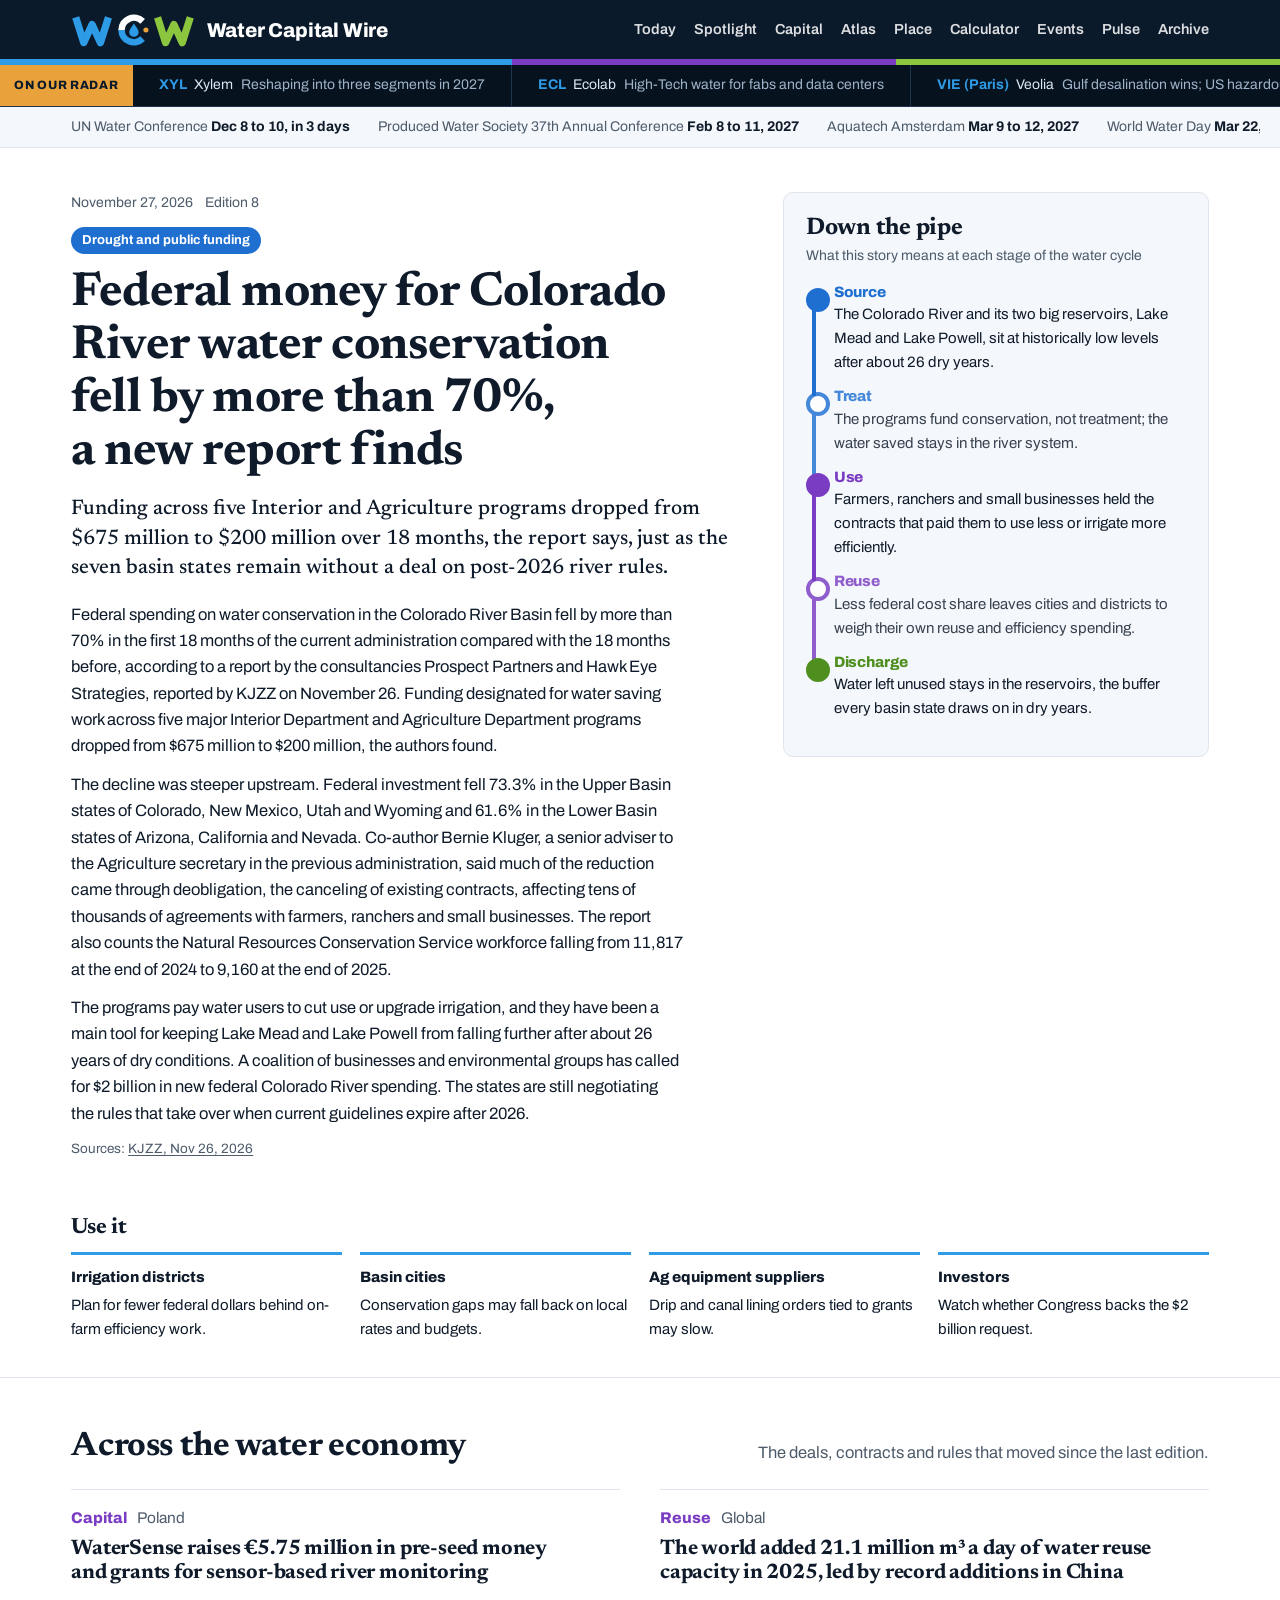
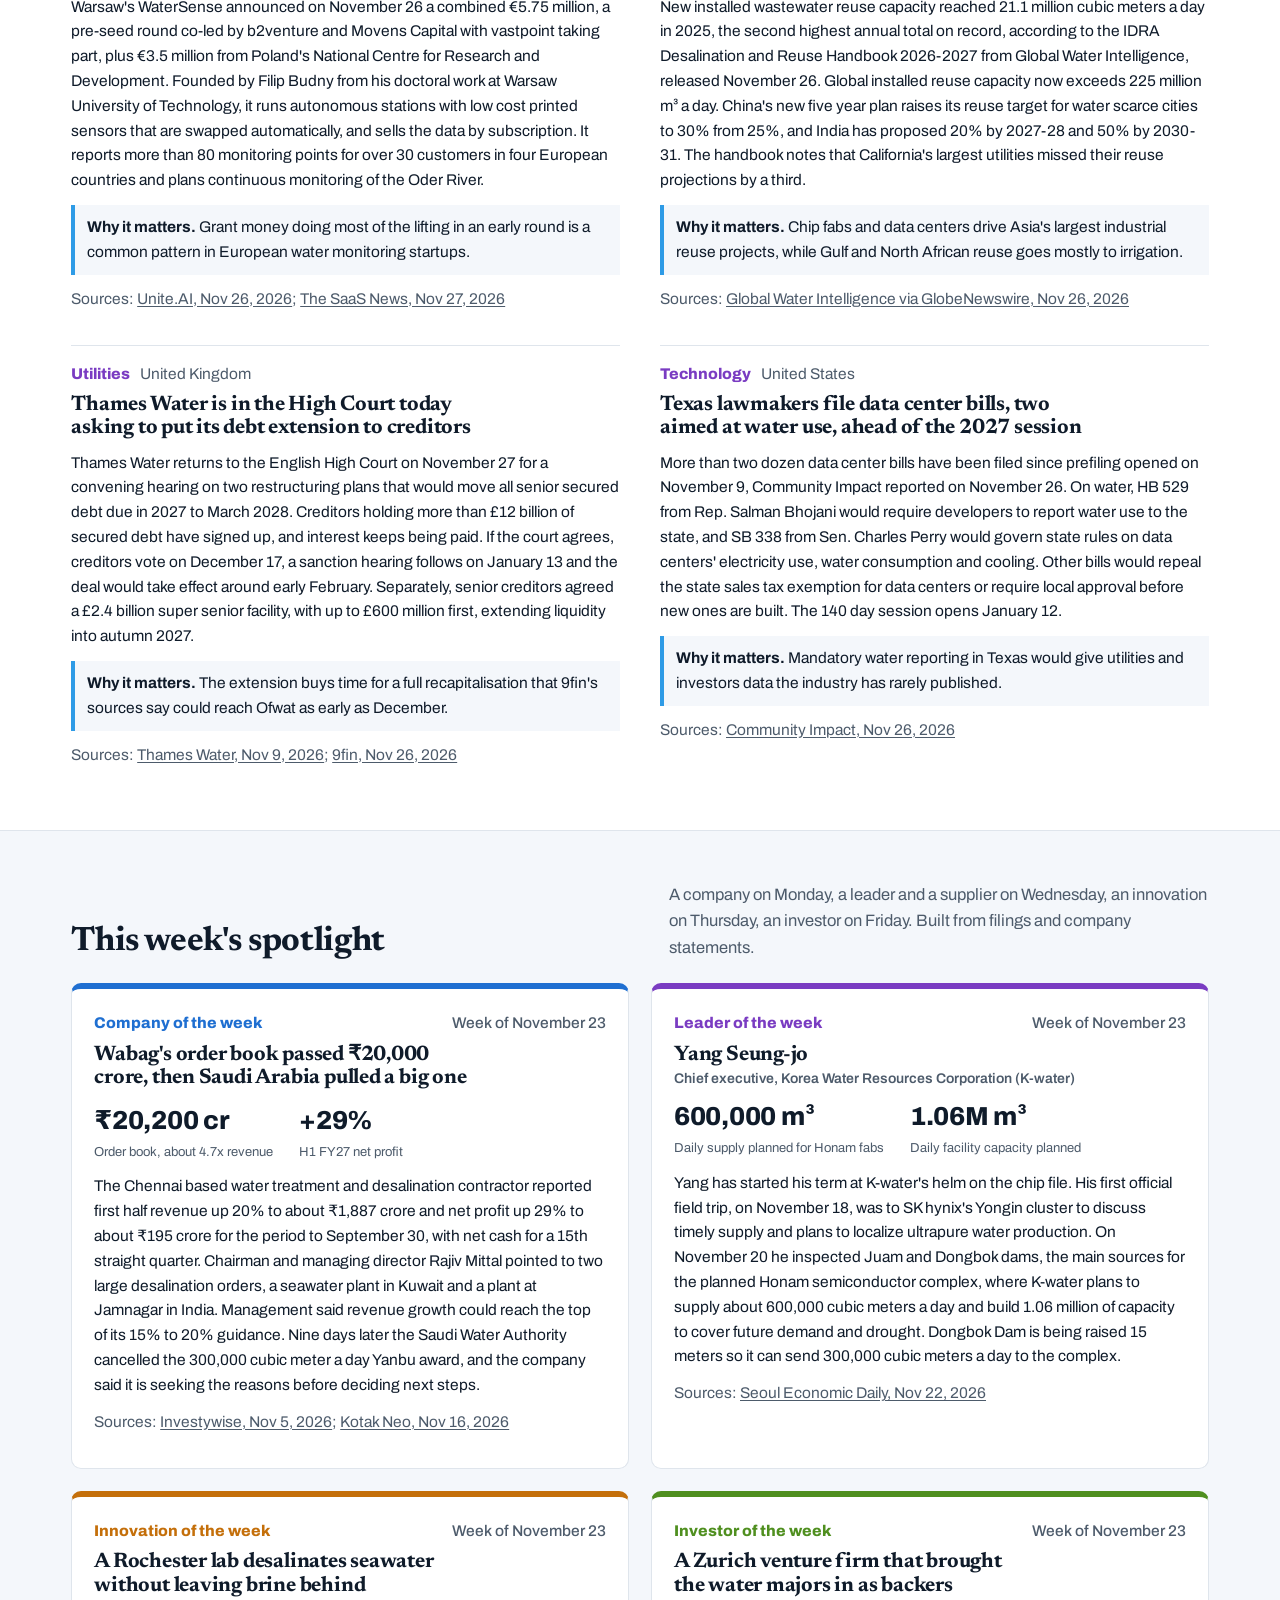
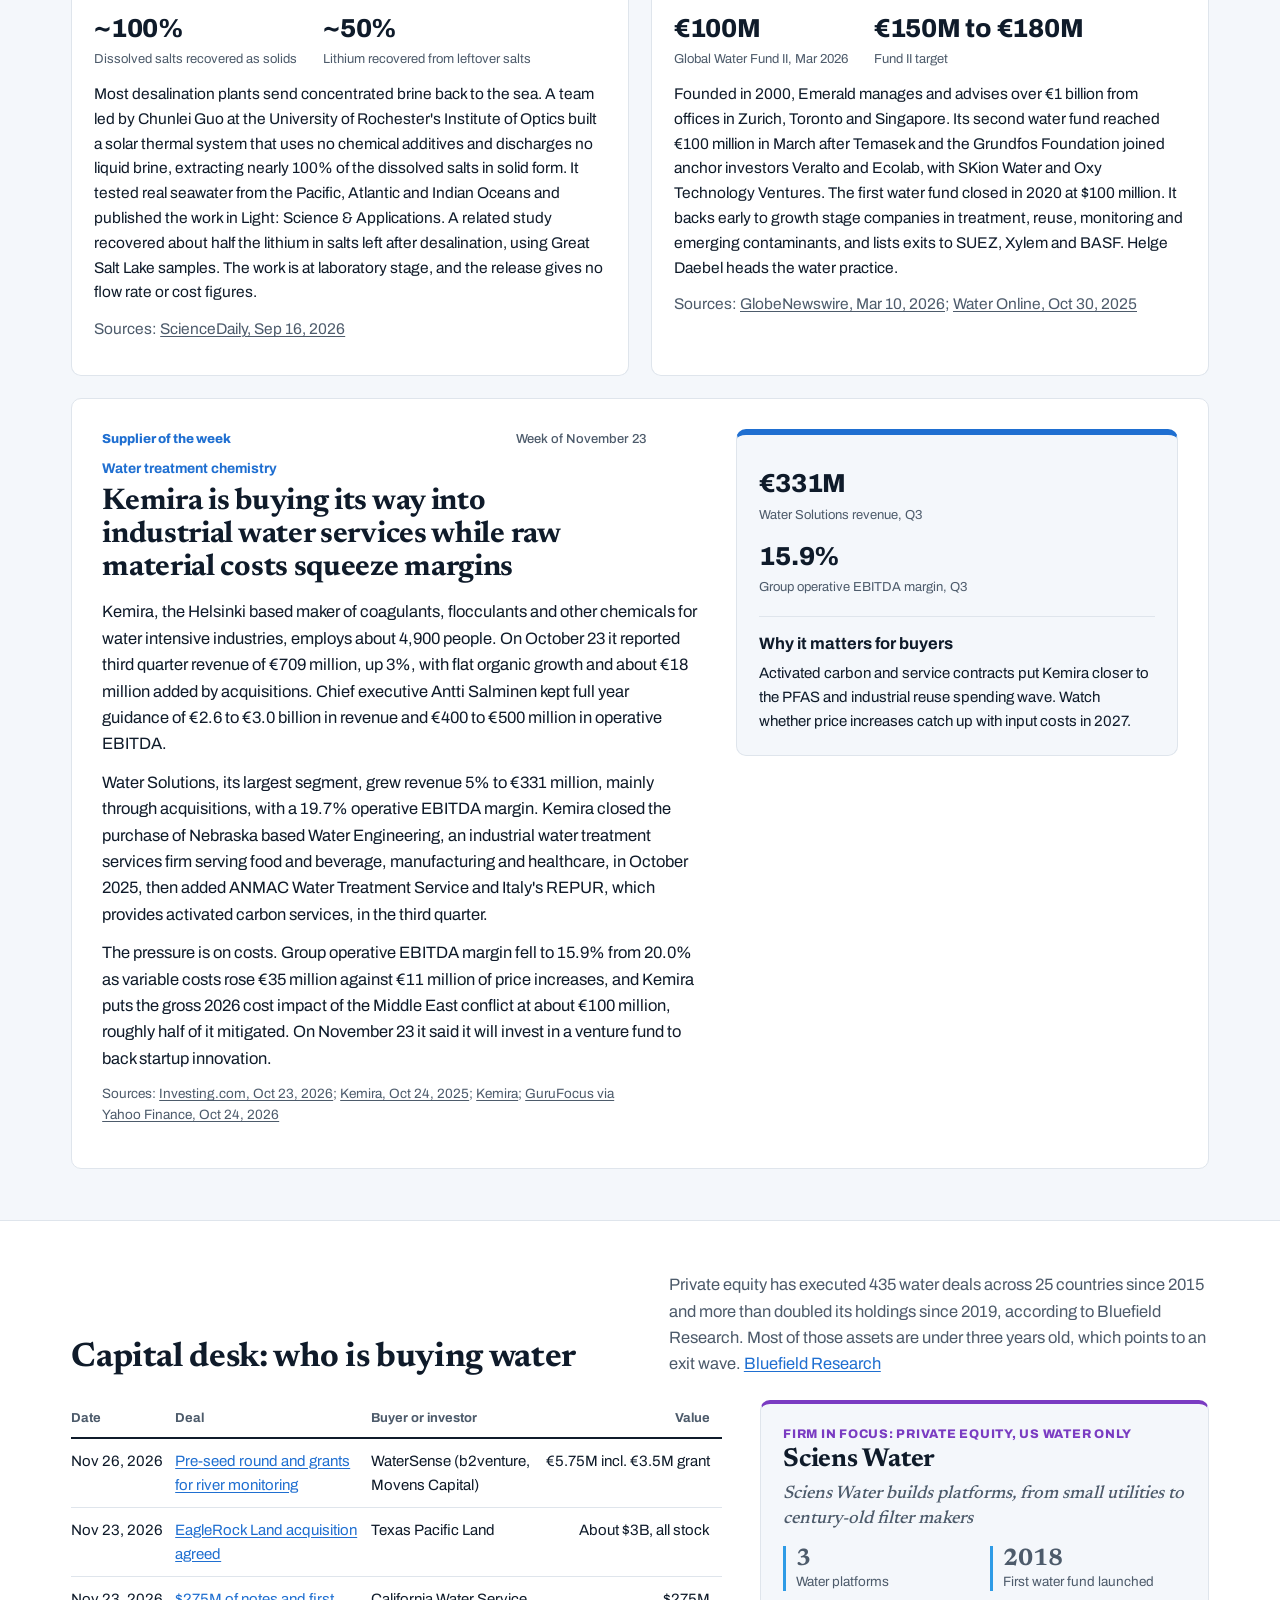
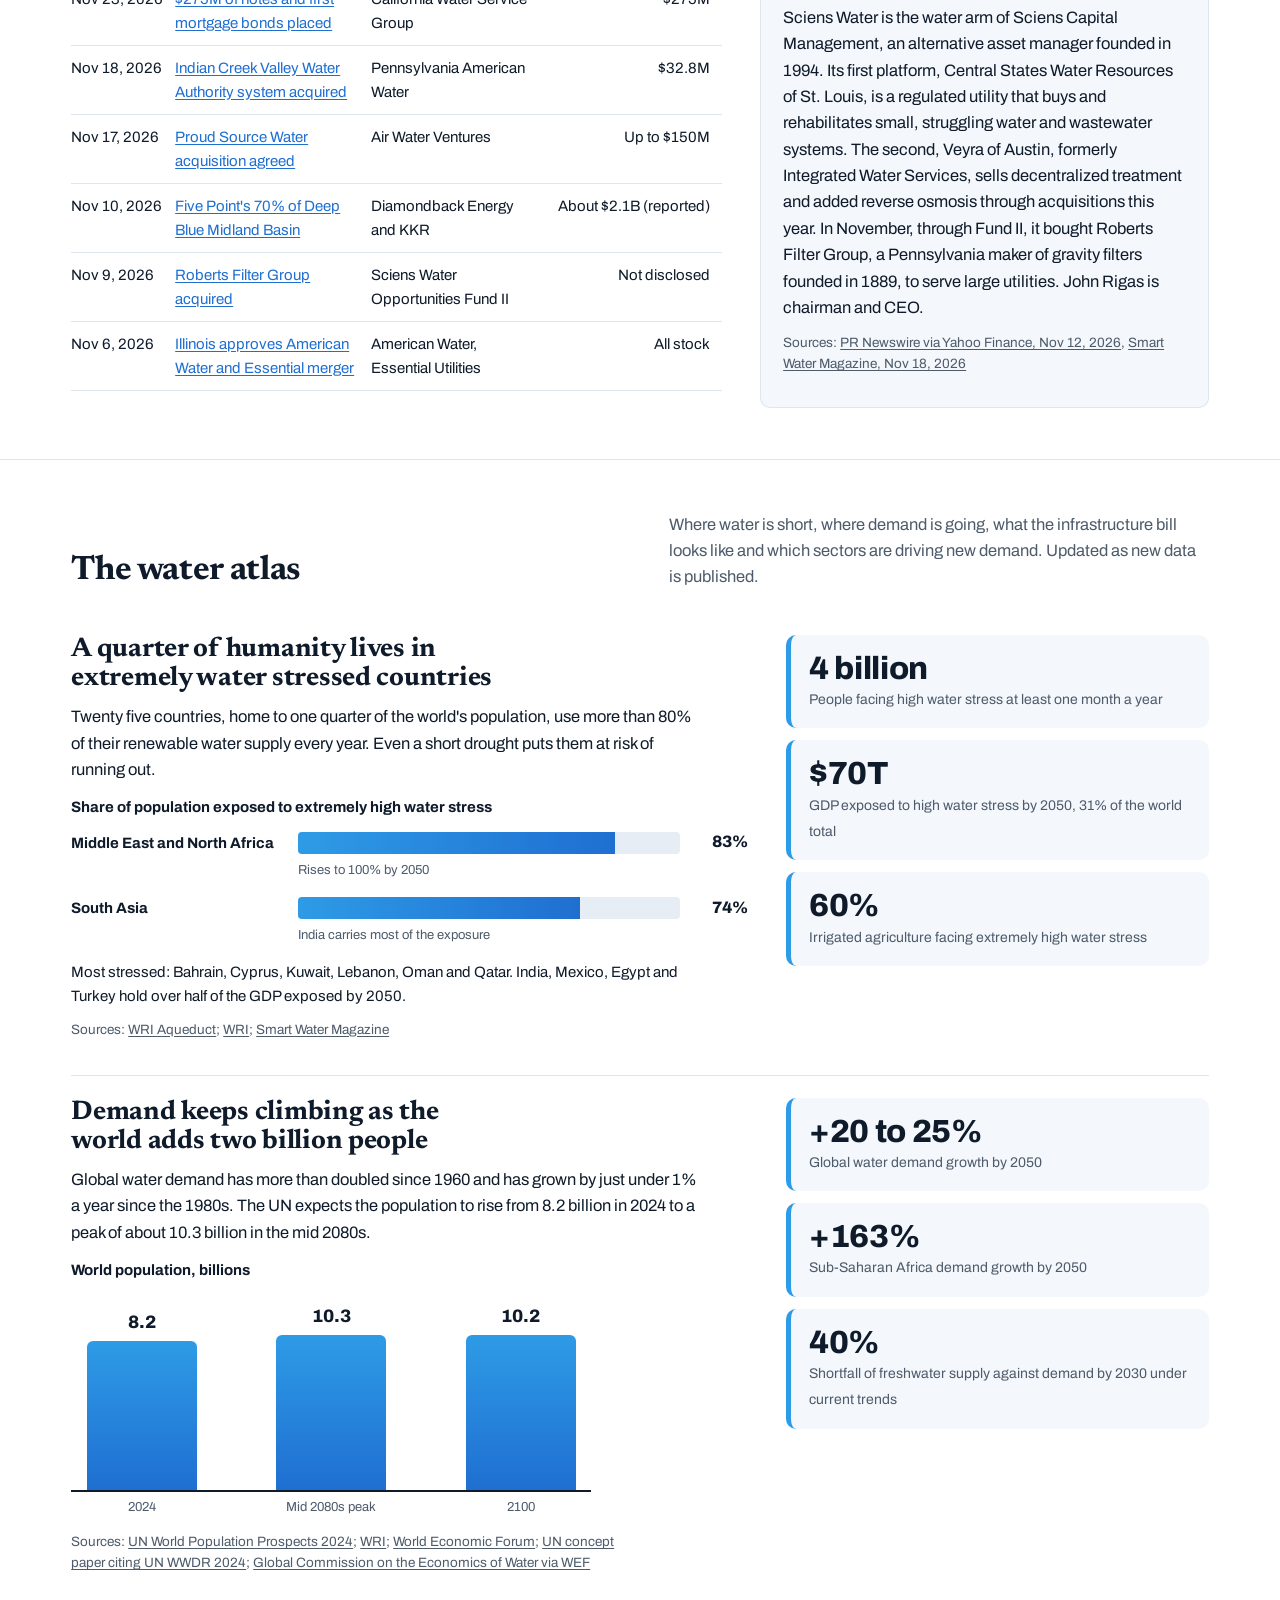
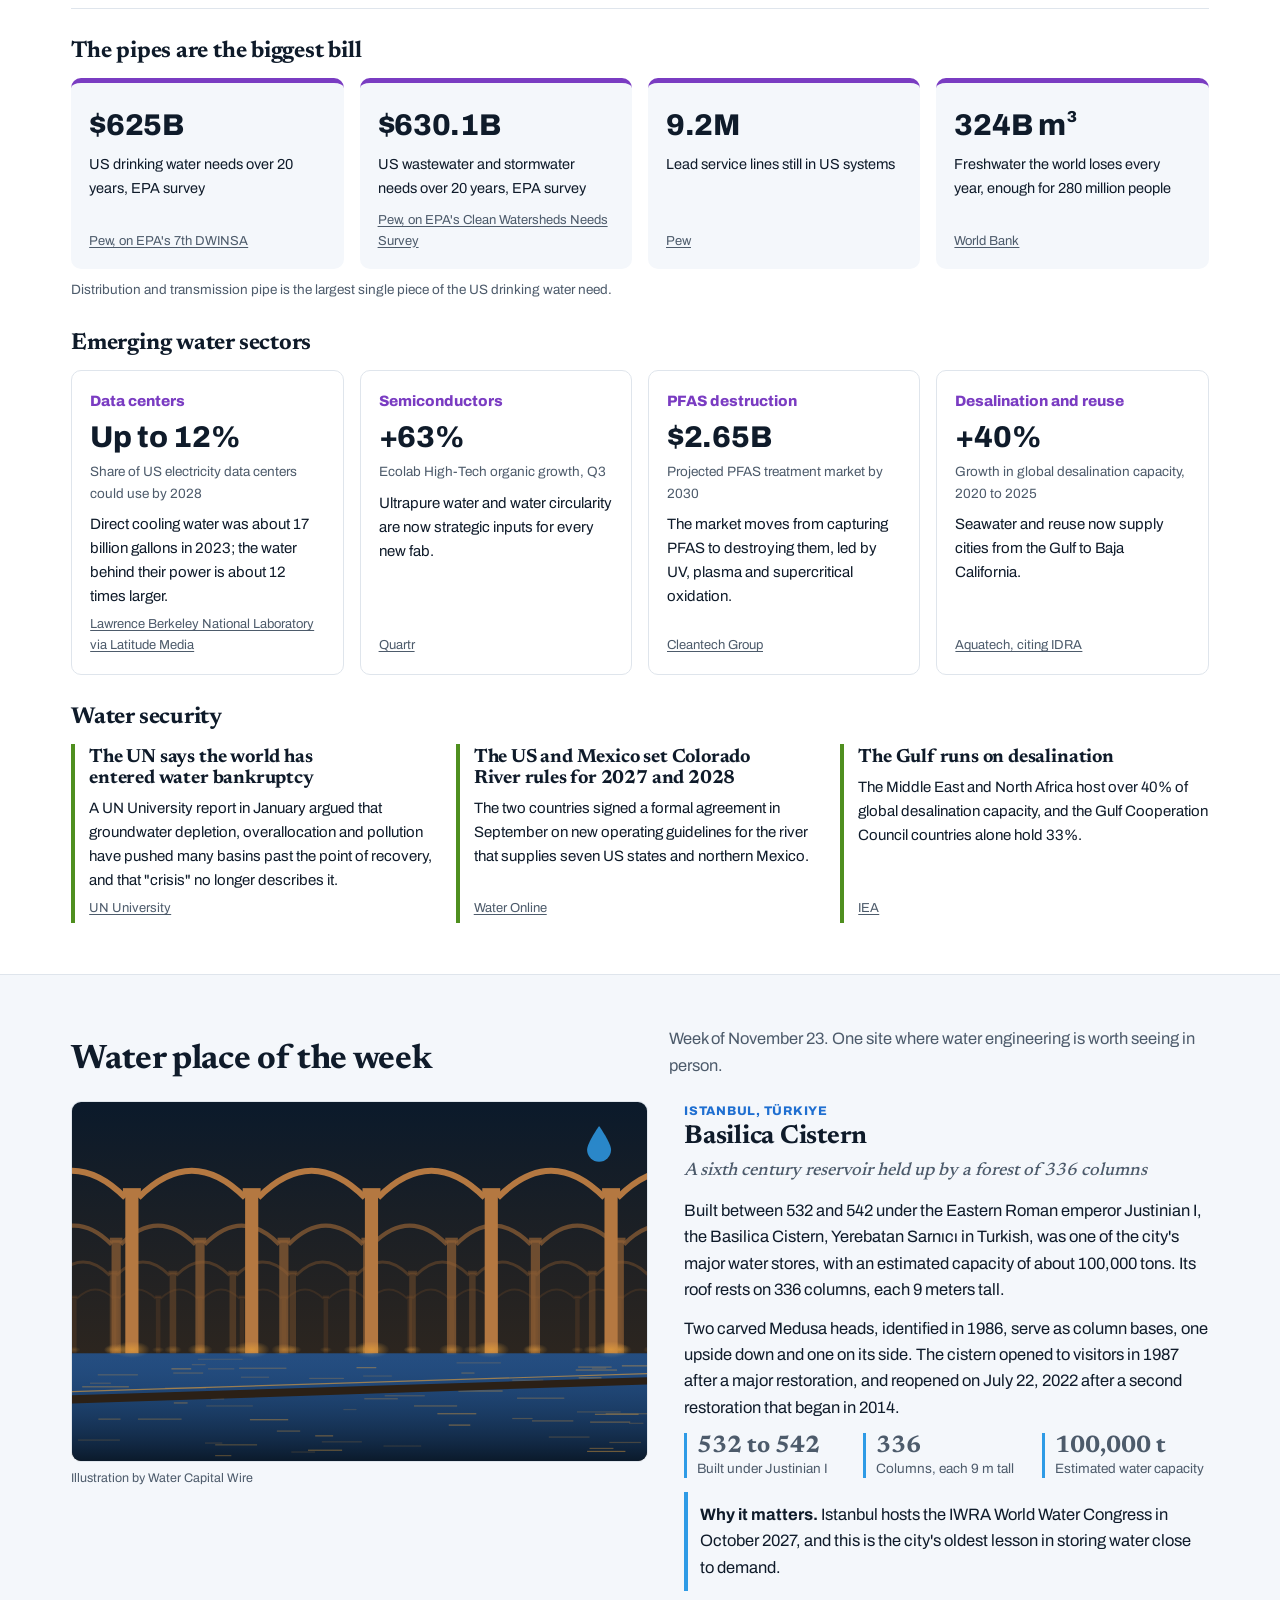
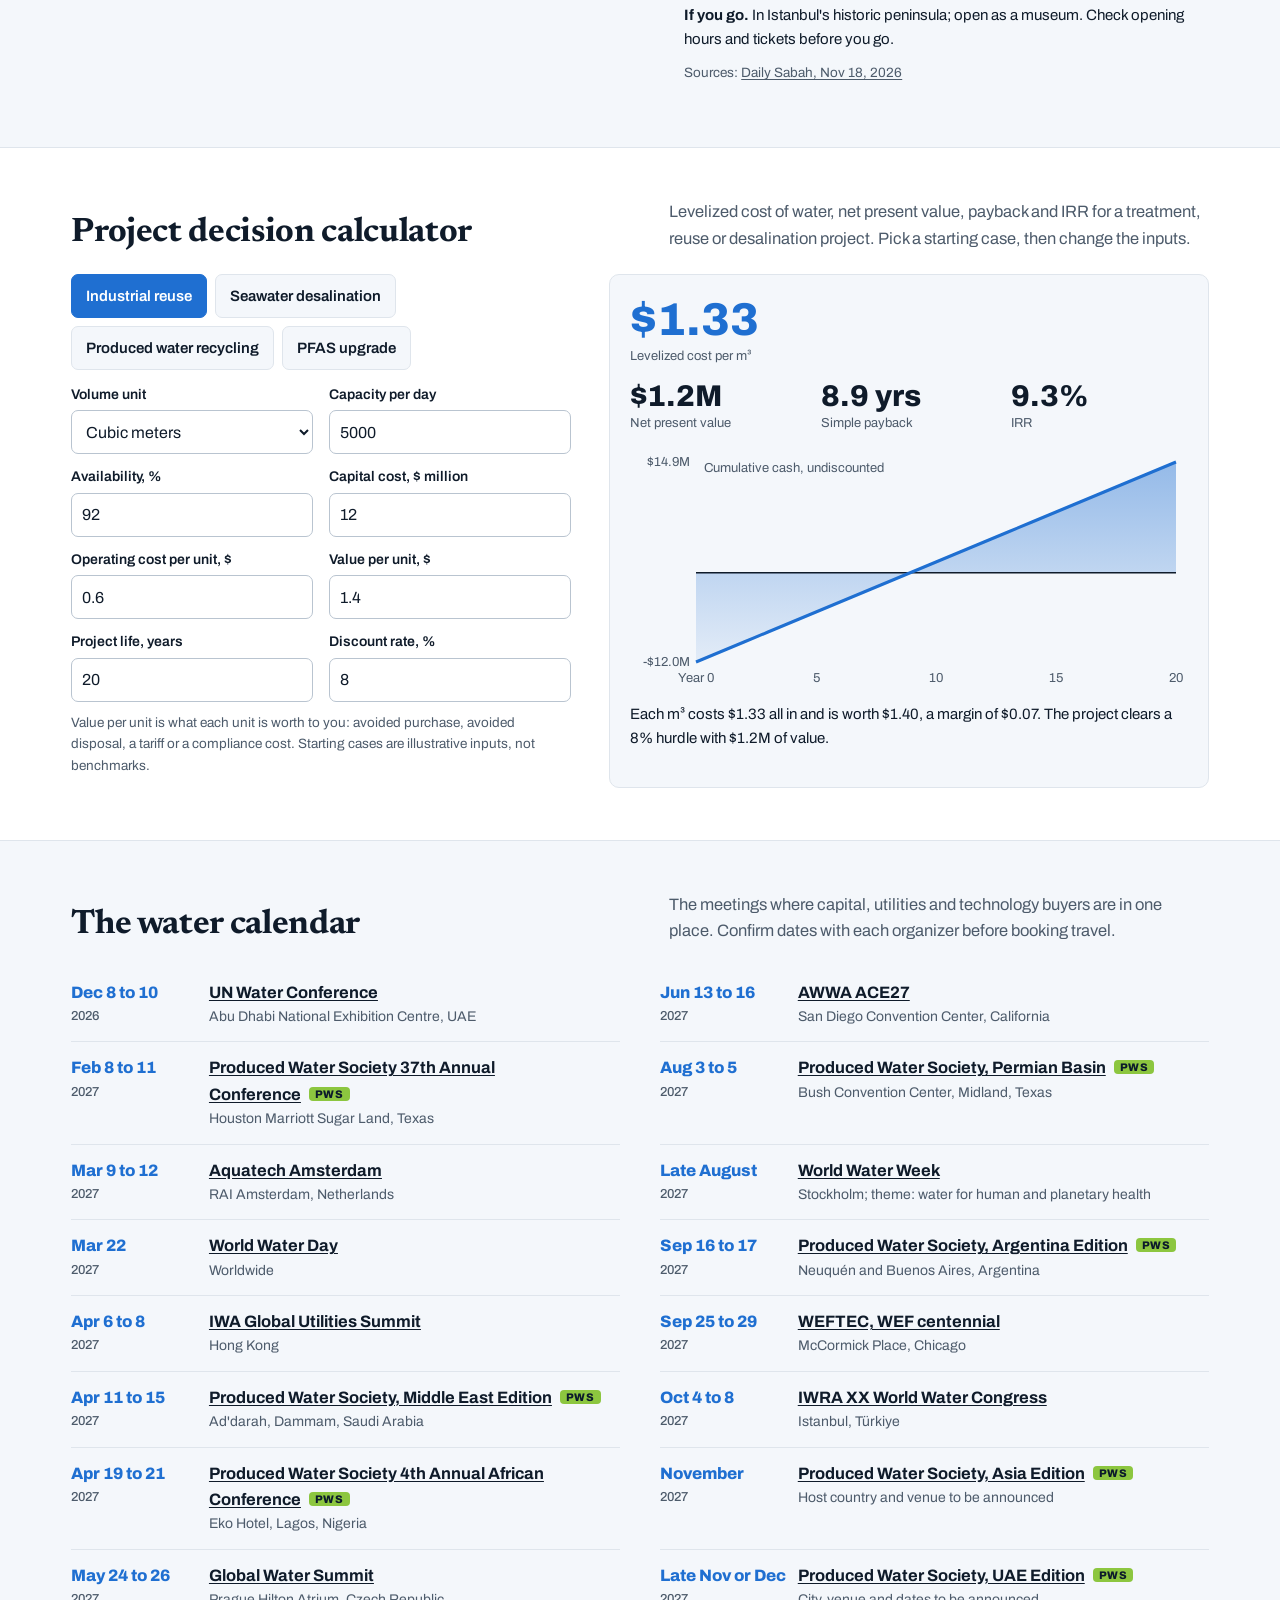
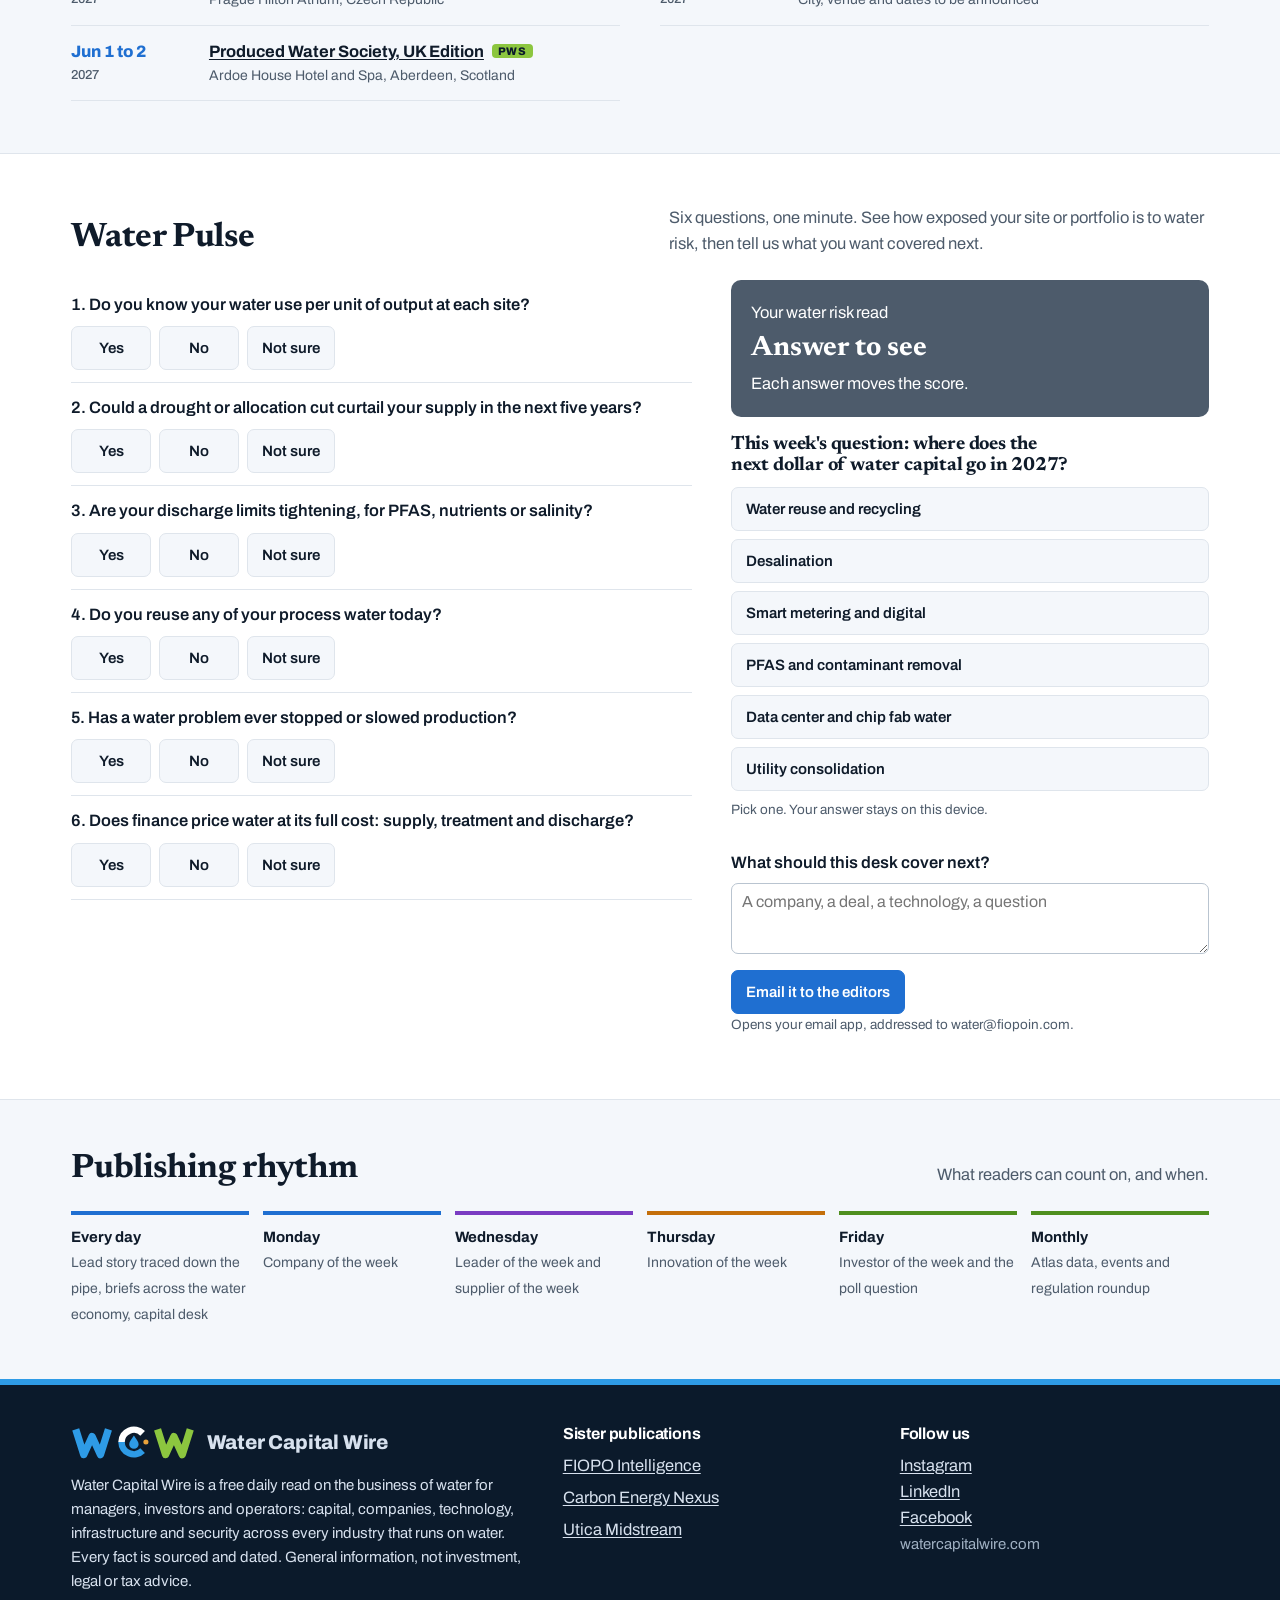
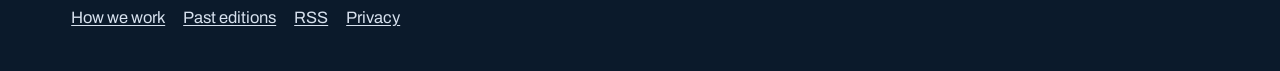
==== commit 87ef1b92: "Edition 2026-11-27: Colorado River conservation funding falls more than 70% Co-Authored-By: Claude O" ====
--- a/index.html
+++ b/index.html
@@ -6,7 +6,7 @@
 <meta http-equiv="Content-Security-Policy" content="default-src 'self'; script-src 'self'; style-src 'self' 'unsafe-inline'; img-src 'self' data:; font-src 'self'; connect-src 'self'; object-src 'none'; base-uri 'self'; form-action 'self' mailto:; upgrade-insecure-requests">
 <meta name="referrer" content="strict-origin-when-cross-origin">
 <title>Water Capital Wire: Water Business News, Capital, Technology and Water Security</title>
-<meta name="description" content="A unanimous Ninth Circuit panel ruled that California&#39;s 2021 drought curtailments on Deer Creek and Mill Creek targeted a few identifiable rights holders, so they were owed a meaningful hearing first.">
+<meta name="description" content="Federal spending on Colorado River Basin water conservation fell from $675 million to $200 million across five programs in 18 months, a new report finds, as basin states still lack a deal on post-2026 rules.">
 <meta name="robots" content="index, follow, max-image-preview:large">
 <link rel="canonical" href="https://watercapitalwire.com/">
 
@@ -14,16 +14,16 @@
 <meta name="theme-color" content="#0b1a2b">
 <meta property="og:type" content="article">
 <meta property="og:site_name" content="Water Capital Wire">
-<meta property="og:title" content="Ninth Circuit says California owed water rights holders a hearing before its 2021 drought cutoffs">
-<meta property="og:description" content="A unanimous Ninth Circuit panel ruled that California&#39;s 2021 drought curtailments on Deer Creek and Mill Creek targeted a few identifiable rights holders, so they were owed a meaningful hearing first.">
+<meta property="og:title" content="Federal money for Colorado River water conservation fell by more than 70%, a new report finds">
+<meta property="og:description" content="Federal spending on Colorado River Basin water conservation fell from $675 million to $200 million across five programs in 18 months, a new report finds, as basin states still lack a deal on post-2026 rules.">
 <meta property="og:url" content="https://watercapitalwire.com/">
-<meta property="og:image" content="https://watercapitalwire.com/social/2026-11-26.png">
+<meta property="og:image" content="https://watercapitalwire.com/social/2026-11-27.png">
 <meta property="og:image:width" content="1080"><meta property="og:image:height" content="1350">
-<meta property="article:published_time" content="2026-11-26T04:17:00-06:00">
+<meta property="article:published_time" content="2026-11-27T04:17:00-06:00">
 <meta name="twitter:card" content="summary_large_image">
-<meta name="twitter:title" content="Ninth Circuit says California owed water rights holders a hearing before its 2021 drought cutoffs">
-<meta name="twitter:description" content="A unanimous Ninth Circuit panel ruled that California&#39;s 2021 drought curtailments on Deer Creek and Mill Creek targeted a few identifiable rights holders, so they were owed a meaningful hearing first.">
-<meta name="twitter:image" content="https://watercapitalwire.com/social/2026-11-26.png">
+<meta name="twitter:title" content="Federal money for Colorado River water conservation fell by more than 70%, a new report finds">
+<meta name="twitter:description" content="Federal spending on Colorado River Basin water conservation fell from $675 million to $200 million across five programs in 18 months, a new report finds, as basin states still lack a deal on post-2026 rules.">
+<meta name="twitter:image" content="https://watercapitalwire.com/social/2026-11-27.png">
 <link rel="icon" type="image/svg+xml" href="brand/wcw-icon.svg">
 <link rel="apple-touch-icon" href="brand/wcw-icon-180.png">
 <link rel="alternate" type="application/rss+xml" title="Water Capital Wire" href="feed.xml">
@@ -31,7 +31,7 @@
 <link rel="preload" href="assets/fonts/archivo-latin-400-normal.woff2" as="font" type="font/woff2" crossorigin>
 <link rel="stylesheet" href="assets/style.css?v=f85b350a">
 
-<script type="application/ld+json">{"@context": "https://schema.org", "@graph": [{"@type": "NewsMediaOrganization", "@id": "https://watercapitalwire.com/#org", "name": "Water Capital Wire", "url": "https://watercapitalwire.com/", "logo": {"@type": "ImageObject", "url": "https://watercapitalwire.com/brand/wcw-icon-512.png", "width": 512, "height": 512}, "description": "A free daily read on the business of water for managers, investors and operators: capital, companies, technology, infrastructure and water security, with every fact sourced and dated.", "sameAs": ["https://www.instagram.com/watercapitalwire/", "https://www.linkedin.com/company/watercapitalwire/", "https://www.facebook.com/1468106023047747"]}, {"@type": "NewsArticle", "@id": "https://watercapitalwire.com/#article", "headline": "Ninth Circuit says California owed water rights holders a hearing before its 2021 drought cutoffs", "description": "A unanimous Ninth Circuit panel ruled that California's 2021 drought curtailments on Deer Creek and Mill Creek targeted a few identifiable rights holders, so they were owed a meaningful hearing first.", "url": "https://watercapitalwire.com/", "mainEntityOfPage": "https://watercapitalwire.com/", "image": ["https://watercapitalwire.com/social/2026-11-26.png"], "datePublished": "2026-11-26T04:17:00-06:00", "dateModified": "2026-11-26T04:17:00-06:00", "inLanguage": "en-US", "isAccessibleForFree": true, "articleSection": ["Water rights and drought", "Capital", "Regulation", "Technology", "Utilities"], "author": {"@id": "https://watercapitalwire.com/#org"}, "publisher": {"@id": "https://watercapitalwire.com/#org"}}, {"@type": "Person", "name": "Yang Seung-jo", "jobTitle": "Chief executive, Korea Water Resources Corporation (K-water)"}, {"@type": "WebSite", "@id": "https://watercapitalwire.com/#site", "name": "Water Capital Wire", "url": "https://watercapitalwire.com/", "publisher": {"@id": "https://watercapitalwire.com/#org"}, "inLanguage": "en-US"}]}</script>
+<script type="application/ld+json">{"@context": "https://schema.org", "@graph": [{"@type": "NewsMediaOrganization", "@id": "https://watercapitalwire.com/#org", "name": "Water Capital Wire", "url": "https://watercapitalwire.com/", "logo": {"@type": "ImageObject", "url": "https://watercapitalwire.com/brand/wcw-icon-512.png", "width": 512, "height": 512}, "description": "A free daily read on the business of water for managers, investors and operators: capital, companies, technology, infrastructure and water security, with every fact sourced and dated.", "sameAs": ["https://www.instagram.com/watercapitalwire/", "https://www.linkedin.com/company/watercapitalwire/", "https://www.facebook.com/1468106023047747"]}, {"@type": "NewsArticle", "@id": "https://watercapitalwire.com/#article", "headline": "Federal money for Colorado River water conservation fell by more than 70%, a new report finds", "description": "Federal spending on Colorado River Basin water conservation fell from $675 million to $200 million across five programs in 18 months, a new report finds, as basin states still lack a deal on post-2026 rules.", "url": "https://watercapitalwire.com/", "mainEntityOfPage": "https://watercapitalwire.com/", "image": ["https://watercapitalwire.com/social/2026-11-27.png"], "datePublished": "2026-11-27T04:17:00-06:00", "dateModified": "2026-11-27T04:17:00-06:00", "inLanguage": "en-US", "isAccessibleForFree": true, "articleSection": ["Drought and public funding", "Capital", "Reuse", "Utilities", "Technology"], "author": {"@id": "https://watercapitalwire.com/#org"}, "publisher": {"@id": "https://watercapitalwire.com/#org"}}, {"@type": "Person", "name": "Yang Seung-jo", "jobTitle": "Chief executive, Korea Water Resources Corporation (K-water)"}, {"@type": "WebSite", "@id": "https://watercapitalwire.com/#site", "name": "Water Capital Wire", "url": "https://watercapitalwire.com/", "publisher": {"@id": "https://watercapitalwire.com/#org"}, "inLanguage": "en-US"}]}</script>
 </head>
 <body>
 <a class="skip" href="#main">Skip to content</a>
@@ -63,32 +63,32 @@
 <main id="main">
 <section id="today" class="wrap lead">
  <article class="story">
-  <p class="meta">November 26, 2026<span>Edition 7</span></p>
-  <p class="tag">Water rights and drought</p>
-  <h1>Ninth Circuit says California owed water rights holders a hearing before its 2021 drought cutoffs</h1>
-  <p class="dek">A unanimous panel revived due process claims over curtailments on two Sacramento River tributaries, a ruling that could reshape how the state handles the next dry year.</p>
-  <p>A unanimous Ninth Circuit panel on November 24 reinstated due process claims brought by Stanford Vina Ranch Irrigation, Los Molinos Mutual Water and Peyton Pacific, which hold most of the water rights on Deer Creek and Mill Creek, two Sacramento River tributaries in Tehama County. They challenged the State Water Resources Control Board&#39;s 2021 emergency curtailment, which stopped diversions by 22 rights holders irrigating some 11,000 acres of orchards and pasture after Governor Gavin Newsom declared a drought emergency and agencies moved to protect salmon and steelhead.</p><p>A Sacramento trial judge had treated the emergency regulations and curtailment orders as legislative, which requires no individual hearing. Writing for the panel, Judge Lawrence VanDyke found them adjudicatory because they targeted a small, identifiable group of rights holders, so those holders were owed notice and a meaningful hearing before losing the right to divert. He wrote that the distinction &#34;turns on the character of the action, rather than its label.&#34; The plaintiffs said they got a five minute public comment period and no chance to cross examine the state&#39;s witnesses.</p><p>In a separate memorandum the panel upheld the dismissal of the companies&#39; takings claims, noting that compensation can be pursued through an inverse condemnation suit in California state court. The ruling does not change current water allocations, and the case now proceeds on the revived claims. The plaintiffs&#39; attorney said the state has stopped their diversions four times in seven years; the Attorney General&#39;s office did not immediately respond to requests for comment.</p>
-  <p class="src">Sources: <a href="https://mavensnotebook.com/2026/11/25/courthouse-news-california-owed-water-users-hearings-before-2021-drought-cutbacks/" rel="noopener">Courthouse News via Maven&#39;s Notebook, Nov 25, 2026</a>; <a href="https://law.justia.com/cases/federal/appellate-courts/ca9/25-2302/25-2302-2026-11-24.html" rel="noopener">Ninth Circuit opinion via Justia, Nov 24, 2026</a>; <a href="https://wisevoter.com/world/us/ca/2026/11/25/ninth-circuit-water-rights-due-process-claims" rel="noopener">Wisevoter, Nov 25, 2026</a></p>
+  <p class="meta">November 27, 2026<span>Edition 8</span></p>
+  <p class="tag">Drought and public funding</p>
+  <h1>Federal money for Colorado River water conservation fell by more than 70%, a new report finds</h1>
+  <p class="dek">Funding across five Interior and Agriculture programs dropped from $675 million to $200 million over 18 months, the report says, just as the seven basin states remain without a deal on post-2026 river rules.</p>
+  <p>Federal spending on water conservation in the Colorado River Basin fell by more than 70% in the first 18 months of the current administration compared with the 18 months before, according to a report by the consultancies Prospect Partners and Hawk Eye Strategies, reported by KJZZ on November 26. Funding designated for water saving work across five major Interior Department and Agriculture Department programs dropped from $675 million to $200 million, the authors found.</p><p>The decline was steeper upstream. Federal investment fell 73.3% in the Upper Basin states of Colorado, New Mexico, Utah and Wyoming and 61.6% in the Lower Basin states of Arizona, California and Nevada. Co-author Bernie Kluger, a senior adviser to the Agriculture secretary in the previous administration, said much of the reduction came through deobligation, the canceling of existing contracts, affecting tens of thousands of agreements with farmers, ranchers and small businesses. The report also counts the Natural Resources Conservation Service workforce falling from 11,817 at the end of 2024 to 9,160 at the end of 2025.</p><p>The programs pay water users to cut use or upgrade irrigation, and they have been a main tool for keeping Lake Mead and Lake Powell from falling further after about 26 years of dry conditions. A coalition of businesses and environmental groups has called for $2 billion in new federal Colorado River spending. The states are still negotiating the rules that take over when current guidelines expire after 2026.</p>
+  <p class="src">Sources: <a href="https://kjzz.org/politics/2026-11-26/spending-on-colorado-river-water-conservation-down-by-70-under-trump-administration" rel="noopener">KJZZ, Nov 26, 2026</a></p>
  </article>
  <aside class="cycle" aria-label="Down the pipe">
   <h2>Down the pipe</h2>
   <p class="cyc-sub">What this story means at each stage of the water cycle</p>
   
-  <div class="stop c-blue on"><h3>Source</h3><p>Deer Creek and Mill Creek, Sacramento River tributaries in Tehama County, supply the diversions at issue.</p></div>
-  
-  <div class="stop c-blue"><h3>Treat</h3><p>The case concerns rights, not treatment; the diverted creek water goes to farms largely as is.</p></div>
-  
-  <div class="stop c-purple on"><h3>Use</h3><p>The 2021 order hit 22 rights holders who irrigate some 11,000 acres of orchards, pasture and other uses.</p></div>
-  
-  <div class="stop c-purple"><h3>Reuse</h3><p>The ruling does not address reuse; curtailment risk is one reason growers weigh storage and recycled supply.</p></div>
-  
-  <div class="stop c-green on"><h3>Discharge</h3><p>Curtailment kept water in the creeks for salmon and steelhead during the 2021 drought.</p></div>
+  <div class="stop c-blue on"><h3>Source</h3><p>The Colorado River and its two big reservoirs, Lake Mead and Lake Powell, sit at historically low levels after about 26 dry years.</p></div>
+  
+  <div class="stop c-blue"><h3>Treat</h3><p>The programs fund conservation, not treatment; the water saved stays in the river system.</p></div>
+  
+  <div class="stop c-purple on"><h3>Use</h3><p>Farmers, ranchers and small businesses held the contracts that paid them to use less or irrigate more efficiently.</p></div>
+  
+  <div class="stop c-purple"><h3>Reuse</h3><p>Less federal cost share leaves cities and districts to weigh their own reuse and efficiency spending.</p></div>
+  
+  <div class="stop c-green on"><h3>Discharge</h3><p>Water left unused stays in the reservoirs, the buffer every basin state draws on in dry years.</p></div>
   
  </aside>
 </section>
 <section class="wrap useit" aria-label="Use it">
  <h2>Use it</h2>
- <dl><div><dt>Irrigation districts</dt><dd>Holders on small, named streams now have a stronger claim to a hearing first.</dd></div><div><dt>State regulators</dt><dd>Fast drought orders aimed at a few diverters may need hearings built in.</dd></div><div><dt>Farmland investors</dt><dd>Curtailment risk remains, but the process behind it is now contestable.</dd></div><div><dt>Cities and utilities</dt><dd>Expect more litigated, slower curtailments across Ninth Circuit states.</dd></div></dl>
+ <dl><div><dt>Irrigation districts</dt><dd>Plan for fewer federal dollars behind on-farm efficiency work.</dd></div><div><dt>Basin cities</dt><dd>Conservation gaps may fall back on local rates and budgets.</dd></div><div><dt>Ag equipment suppliers</dt><dd>Drip and canal lining orders tied to grants may slow.</dd></div><div><dt>Investors</dt><dd>Watch whether Congress backs the $2 billion request.</dd></div></dl>
 </section>
 
 <section class="band" id="briefs">
@@ -97,35 +97,35 @@
   <div class="briefs">
   
   <article class="brief" id="money">
-   <p class="bt"><span class="sec">Capital</span><span>United States</span></p>
-   <h3>Sciens Water buys Roberts Filter Group, a filtration maker founded in 1889, as its third platform</h3>
-   <p>Sciens Water Opportunities Fund II closed its purchase of Roberts Filter Group, a Coatesville, Pennsylvania maker of gravity filters, underdrains and air scour systems, on November 9 and announced it on November 12. Family owned for more than a century, the company reports more than 4,500 filtration systems installed on six continents and more than 35 active patents, with long standing customers including Baltimore, Philadelphia and Puerto Rico&#39;s water authority. Matt Roberts stays on as chief executive. The announcement gave no price.</p>
-   <p class="why"><b>Why it matters.</b> Engineered filtration for large utilities joins Sciens&#39;s regulated utility and decentralized treatment platforms, a bet on steady municipal plant spending.</p>
-   <p class="src">Sources: <a href="https://smartwatermagazine.com/news/smart-water-magazine/sciens-water-acquires-roberts-filter-group-to-serve-large-utilities-worldwide" rel="noopener">Smart Water Magazine, Nov 18, 2026</a>; <a href="https://finance.yahoo.com/energy/articles/sciens-water-acquires-roberts-filter-220000737.html" rel="noopener">PR Newswire via Yahoo Finance, Nov 12, 2026</a></p>
+   <p class="bt"><span class="sec">Capital</span><span>Poland</span></p>
+   <h3>WaterSense raises €5.75 million in pre-seed money and grants for sensor-based river monitoring</h3>
+   <p>Warsaw&#39;s WaterSense announced on November 26 a combined €5.75 million, a pre-seed round co-led by b2venture and Movens Capital with vastpoint taking part, plus €3.5 million from Poland&#39;s National Centre for Research and Development. Founded by Filip Budny from his doctoral work at Warsaw University of Technology, it runs autonomous stations with low cost printed sensors that are swapped automatically, and sells the data by subscription. It reports more than 80 monitoring points for over 30 customers in four European countries and plans continuous monitoring of the Oder River.</p>
+   <p class="why"><b>Why it matters.</b> Grant money doing most of the lifting in an early round is a common pattern in European water monitoring startups.</p>
+   <p class="src">Sources: <a href="https://www.unite.ai/watersense-raises-5-75m-in-pre-seed-and-grants-for-ai-water-monitoring/" rel="noopener">Unite.AI, Nov 26, 2026</a>; <a href="https://www.thesaasnews.com/news/watersense-raises-5-75m-pre-seed" rel="noopener">The SaaS News, Nov 27, 2026</a></p>
   </article>
   
   <article class="brief" id="world">
-   <p class="bt"><span class="sec">Regulation</span><span>United Nations</span></p>
-   <h3>UN General Assembly makes the water conference a fixture, every three years from 2031</h3>
-   <p>The General Assembly on November 23 adopted by consensus a resolution tabled by the UAE and Senegal that holds a UN Water Conference every three years starting in 2031, after the meetings already agreed for 2026 and 2028. The Secretary-General is asked to report at least six months before the 2031 conference, and the meetings are financed outside the regular UN budget. The next conference, co-hosted by the UAE and Senegal, runs December 8 to 10 in Abu Dhabi. Before 2023, the UN had held only one, in Mar del Plata in 1977.</p>
-   <p class="why"><b>Why it matters.</b> A standing calendar gives governments, development banks and suppliers a regular deadline for water commitments and financing.</p>
-   <p class="src">Sources: <a href="https://www.thenationalnews.com/news/2026/11/23/un-backs-uae-plan-for-water-summit-to-be-held-every-three-years/" rel="noopener">The National, Nov 23, 2026</a>; <a href="https://www.thenationalnews.com/news/uae/2026/11/25/soul-and-life-uae-hails-consensus-on-water-resolution-as-beacon-of-hope/" rel="noopener">The National, Nov 25, 2026</a></p>
-  </article>
-  
-  <article class="brief" id="cheyenne">
-   <p class="bt"><span class="sec">Technology</span><span>Wyoming</span></p>
-   <h3>Cheyenne&#39;s utility says data centers took about 2% of its water sales in 2025</h3>
-   <p>The Cheyenne Board of Public Utilities sold about 3.5 billion gallons of water in 2025, and 93 million gallons went to data centers, Frank Strong, its engineering and water resource division manager, told Cowboy State Daily. He said actual use came in well below what operators first proposed, as newer chips can run at higher temperatures and need less water based cooling.</p>
-   <p class="why"><b>Why it matters.</b> Metered utility data, not early projections, is starting to anchor the data center water debate. Drier basins will still want campus by campus numbers.</p>
-   <p class="src">Sources: <a href="https://cowboystatedaily.com/2026/11/24/data-centers-guzzle-water-or-do-they-cheyennes-numbers-defy-expectations/" rel="noopener">Cowboy State Daily, Nov 25, 2026</a></p>
-  </article>
-  
-  <article class="brief" id="cambridge">
+   <p class="bt"><span class="sec">Reuse</span><span>Global</span></p>
+   <h3>The world added 21.1 million m³ a day of water reuse capacity in 2025, led by record additions in China</h3>
+   <p>New installed wastewater reuse capacity reached 21.1 million cubic meters a day in 2025, the second highest annual total on record, according to the IDRA Desalination and Reuse Handbook 2026-2027 from Global Water Intelligence, released November 26. Global installed reuse capacity now exceeds 225 million m³ a day. China&#39;s new five year plan raises its reuse target for water scarce cities to 30% from 25%, and India has proposed 20% by 2027-28 and 50% by 2030-31. The handbook notes that California&#39;s largest utilities missed their reuse projections by a third.</p>
+   <p class="why"><b>Why it matters.</b> Chip fabs and data centers drive Asia&#39;s largest industrial reuse projects, while Gulf and North African reuse goes mostly to irrigation.</p>
+   <p class="src">Sources: <a href="https://www.globenewswire.com/news-release/2026/11/26/3410727/0/en/water-reuse-adds-21-1-million-m-d-in-2025-second-highest-on-record-finds-idra-desalination-reuse-handbook-2026-2027.html" rel="noopener">Global Water Intelligence via GlobeNewswire, Nov 26, 2026</a></p>
+  </article>
+  
+  <article class="brief" id="thames">
    <p class="bt"><span class="sec">Utilities</span><span>United Kingdom</span></p>
-   <h3>UK says water supply no longer stalls any planned Greater Cambridge development</h3>
-   <p>A progress report from the housing and environment ministries, published November 20, said the Environment Agency has withdrawn objections raised since 2022 to more than 9,000 homes and 500,000 square meters of commercial space, after Cambridge Water updated its water resources plan in March 2025. The package includes 2,048 social homes retrofitted for water efficiency, a Grafham to Cambridge transfer of up to 26 megaliters a day from 2032, and the proposed Fens Reservoir at up to 87 megaliters a day, which still needs a Development Consent Order.</p>
-   <p class="why"><b>Why it matters.</b> Water has become a gating item for housing and lab space. Cambridge shows efficiency, metering and transfers unlocking approvals before new reservoirs arrive.</p>
-   <p class="src">Sources: <a href="https://smartwatermagazine.com/news/smart-water-magazine/uk-government-says-water-supply-no-longer-stalls-any-greater-cambridge-development" rel="noopener">Smart Water Magazine, Nov 24, 2026</a></p>
+   <h3>Thames Water is in the High Court today asking to put its debt extension to creditors</h3>
+   <p>Thames Water returns to the English High Court on November 27 for a convening hearing on two restructuring plans that would move all senior secured debt due in 2027 to March 2028. Creditors holding more than £12 billion of secured debt have signed up, and interest keeps being paid. If the court agrees, creditors vote on December 17, a sanction hearing follows on January 13 and the deal would take effect around early February. Separately, senior creditors agreed a £2.4 billion super senior facility, with up to £600 million first, extending liquidity into autumn 2027.</p>
+   <p class="why"><b>Why it matters.</b> The extension buys time for a full recapitalisation that 9fin&#39;s sources say could reach Ofwat as early as December.</p>
+   <p class="src">Sources: <a href="https://www.thameswater.co.uk/news/2026/nov/rp15-tsa-and-psl-announcement" rel="noopener">Thames Water, Nov 9, 2026</a>; <a href="https://www.9fin.com/insights/thames-water-extend-2027-debt-recap" rel="noopener">9fin, Nov 26, 2026</a></p>
+  </article>
+  
+  <article class="brief" id="texas">
+   <p class="bt"><span class="sec">Technology</span><span>United States</span></p>
+   <h3>Texas lawmakers file data center bills, two aimed at water use, ahead of the 2027 session</h3>
+   <p>More than two dozen data center bills have been filed since prefiling opened on November 9, Community Impact reported on November 26. On water, HB 529 from Rep. Salman Bhojani would require developers to report water use to the state, and SB 338 from Sen. Charles Perry would govern state rules on data centers&#39; electricity use, water consumption and cooling. Other bills would repeal the state sales tax exemption for data centers or require local approval before new ones are built. The 140 day session opens January 12.</p>
+   <p class="why"><b>Why it matters.</b> Mandatory water reporting in Texas would give utilities and investors data the industry has rarely published.</p>
+   <p class="src">Sources: <a href="https://communityimpact.com/central-austin/texas-legislature/here-are-19-data-center-bills-filed-by-texas-lawmakers-ahead-of-2027/" rel="noopener">Community Impact, Nov 26, 2026</a></p>
   </article>
   
   </div>
@@ -167,11 +167,11 @@
   
   
   <article class="card c-green" id="investor">
-   <p class="k">Investor of the week<span>Week of November 16</span></p>
-   <h3>The most active water-only venture firm</h3>
-   <div class="figs"><div><strong>$50M</strong>Fund II, Oct 2025</div><div><strong>2020</strong>Founded</div></div>
-   <p>Founded in New York by water industry veteran Tom Ferguson, Burnt Island invests only in early stage water technology. Xylem anchored both of its funds, with climate fund of funds WovenEarth Ventures joining Fund II. Published deal trackers show 2026 investments in Aquatic Labs, Crew Carbon, Biota and Verdi.</p>
-   <p class="src">Sources: <a href="https://www.businesswire.com/news/home/20251022551885/en" rel="noopener">Business Wire</a>; <a href="https://impactalpha.com/?p=121489" rel="noopener">ImpactAlpha</a>; <a href="https://f4.fund/firms/burnt-island-ventures" rel="noopener">f4.fund</a></p>
+   <p class="k">Investor of the week<span>Week of November 23</span></p>
+   <h3>A Zurich venture firm that brought the water majors in as backers</h3>
+   <div class="figs"><div><strong>€100M</strong>Global Water Fund II, Mar 2026</div><div><strong>€150M to €180M</strong>Fund II target</div></div>
+   <p>Founded in 2000, Emerald manages and advises over €1 billion from offices in Zurich, Toronto and Singapore. Its second water fund reached €100 million in March after Temasek and the Grundfos Foundation joined anchor investors Veralto and Ecolab, with SKion Water and Oxy Technology Ventures. The first water fund closed in 2020 at $100 million. It backs early to growth stage companies in treatment, reuse, monitoring and emerging contaminants, and lists exits to SUEZ, Xylem and BASF. Helge Daebel heads the water practice.</p>
+   <p class="src">Sources: <a href="https://www.globenewswire.com/news-release/2026/03/10/3252555/0/en/Emerald-Global-Water-Fund-II-reaches-100-Million.html" rel="noopener">GlobeNewswire, Mar 10, 2026</a>; <a href="https://www.wateronline.com/doc/emerald-announces-m-first-close-of-global-water-fund-ii-0001" rel="noopener">Water Online, Oct 30, 2025</a></p>
   </article>
   
   </div>
@@ -199,15 +199,15 @@
   <div class="two">
    <div class="scroll"><table class="stack">
     <thead><tr><th scope="col">Date</th><th scope="col">Deal</th><th scope="col">Buyer or investor</th><th scope="col" class="r">Value</th></tr></thead>
-    <tbody><tr><td class="nowrap" data-l="Date">Nov 23, 2026</td><td data-l="Deal"><a href="https://www.worldoil.com/news/2026/11/23/texas-pacific-land-agrees-3-billion-eaglerock-deal-to-scale-permian-water-platform/" rel="noopener">EagleRock Land acquisition agreed</a></td><td data-l="Buyer">Texas Pacific Land</td><td class="r nowrap" data-l="Value">About $3B, all stock</td></tr><tr><td class="nowrap" data-l="Date">Nov 23, 2026</td><td data-l="Deal"><a href="https://www.globenewswire.com/news-release/2026/11/23/3408895/0/en/california-water-service-group-finalizes-sale-of-125-million-of-senior-unsecured-notes-and-california-water-service-company-finalizes-sale-of-150-million-of-first-mortgage-bonds.html" rel="noopener">$275M of notes and first mortgage bonds placed</a></td><td data-l="Buyer">California Water Service Group</td><td class="r nowrap" data-l="Value">$275M</td></tr><tr><td class="nowrap" data-l="Date">Nov 18, 2026</td><td data-l="Deal"><a href="https://finviz.com/news/424949/pennsylvania-american-water-completes-acquisition-of-the-indian-creek-valley-water-authority-water-system" rel="noopener">Indian Creek Valley Water Authority system acquired</a></td><td data-l="Buyer">Pennsylvania American Water</td><td class="r nowrap" data-l="Value">$32.8M</td></tr><tr><td class="nowrap" data-l="Date">Nov 17, 2026</td><td data-l="Deal"><a href="https://www.foodbev.com/news/air-water-ventures-to-acquire-proud-source-water-in-150m-deal" rel="noopener">Proud Source Water acquisition agreed</a></td><td data-l="Buyer">Air Water Ventures</td><td class="r nowrap" data-l="Value">Up to $150M</td></tr><tr><td class="nowrap" data-l="Date">Nov 10, 2026</td><td data-l="Deal"><a href="https://www.ogj.com/general-interest/companies/news/55417839/diamondback-kkr-to-jointly-own-entirety-of-midland-basin-water-network-deep-blue" rel="noopener">Five Point&#39;s 70% of Deep Blue Midland Basin</a></td><td data-l="Buyer">Diamondback Energy and KKR</td><td class="r nowrap" data-l="Value">About $2.1B (reported)</td></tr><tr><td class="nowrap" data-l="Date">Nov 9, 2026</td><td data-l="Deal"><a href="https://finance.yahoo.com/energy/articles/sciens-water-acquires-roberts-filter-220000737.html" rel="noopener">Roberts Filter Group acquired</a></td><td data-l="Buyer">Sciens Water Opportunities Fund II</td><td class="r nowrap" data-l="Value">Not disclosed</td></tr><tr><td class="nowrap" data-l="Date">Nov 6, 2026</td><td data-l="Deal"><a href="https://smartwatermagazine.com/news/smart-water-magazine/illinois-regulator-approves-american-water-essential-utilities-merger-fourth-state-clearance" rel="noopener">Illinois approves American Water and Essential merger</a></td><td data-l="Buyer">American Water, Essential Utilities</td><td class="r nowrap" data-l="Value">All stock</td></tr><tr><td class="nowrap" data-l="Date">Nov 5, 2026</td><td data-l="Deal"><a href="https://www.saudigulfprojects.com/2026/11/veolia-200-million-desalination-contracts-hamriyah-uae-al-asilah-oman/" rel="noopener">Al Hamriyah and Al Asilah desalination contracts</a></td><td data-l="Buyer">Veolia</td><td class="r nowrap" data-l="Value">Nearly €200M</td></tr></tbody>
+    <tbody><tr><td class="nowrap" data-l="Date">Nov 26, 2026</td><td data-l="Deal"><a href="https://www.unite.ai/watersense-raises-5-75m-in-pre-seed-and-grants-for-ai-water-monitoring/" rel="noopener">Pre-seed round and grants for river monitoring</a></td><td data-l="Buyer">WaterSense (b2venture, Movens Capital)</td><td class="r nowrap" data-l="Value">€5.75M incl. €3.5M grant</td></tr><tr><td class="nowrap" data-l="Date">Nov 23, 2026</td><td data-l="Deal"><a href="https://www.worldoil.com/news/2026/11/23/texas-pacific-land-agrees-3-billion-eaglerock-deal-to-scale-permian-water-platform/" rel="noopener">EagleRock Land acquisition agreed</a></td><td data-l="Buyer">Texas Pacific Land</td><td class="r nowrap" data-l="Value">About $3B, all stock</td></tr><tr><td class="nowrap" data-l="Date">Nov 23, 2026</td><td data-l="Deal"><a href="https://www.globenewswire.com/news-release/2026/11/23/3408895/0/en/california-water-service-group-finalizes-sale-of-125-million-of-senior-unsecured-notes-and-california-water-service-company-finalizes-sale-of-150-million-of-first-mortgage-bonds.html" rel="noopener">$275M of notes and first mortgage bonds placed</a></td><td data-l="Buyer">California Water Service Group</td><td class="r nowrap" data-l="Value">$275M</td></tr><tr><td class="nowrap" data-l="Date">Nov 18, 2026</td><td data-l="Deal"><a href="https://finviz.com/news/424949/pennsylvania-american-water-completes-acquisition-of-the-indian-creek-valley-water-authority-water-system" rel="noopener">Indian Creek Valley Water Authority system acquired</a></td><td data-l="Buyer">Pennsylvania American Water</td><td class="r nowrap" data-l="Value">$32.8M</td></tr><tr><td class="nowrap" data-l="Date">Nov 17, 2026</td><td data-l="Deal"><a href="https://www.foodbev.com/news/air-water-ventures-to-acquire-proud-source-water-in-150m-deal" rel="noopener">Proud Source Water acquisition agreed</a></td><td data-l="Buyer">Air Water Ventures</td><td class="r nowrap" data-l="Value">Up to $150M</td></tr><tr><td class="nowrap" data-l="Date">Nov 10, 2026</td><td data-l="Deal"><a href="https://www.ogj.com/general-interest/companies/news/55417839/diamondback-kkr-to-jointly-own-entirety-of-midland-basin-water-network-deep-blue" rel="noopener">Five Point&#39;s 70% of Deep Blue Midland Basin</a></td><td data-l="Buyer">Diamondback Energy and KKR</td><td class="r nowrap" data-l="Value">About $2.1B (reported)</td></tr><tr><td class="nowrap" data-l="Date">Nov 9, 2026</td><td data-l="Deal"><a href="https://finance.yahoo.com/energy/articles/sciens-water-acquires-roberts-filter-220000737.html" rel="noopener">Roberts Filter Group acquired</a></td><td data-l="Buyer">Sciens Water Opportunities Fund II</td><td class="r nowrap" data-l="Value">Not disclosed</td></tr><tr><td class="nowrap" data-l="Date">Nov 6, 2026</td><td data-l="Deal"><a href="https://smartwatermagazine.com/news/smart-water-magazine/illinois-regulator-approves-american-water-essential-utilities-merger-fourth-state-clearance" rel="noopener">Illinois approves American Water and Essential merger</a></td><td data-l="Buyer">American Water, Essential Utilities</td><td class="r nowrap" data-l="Value">All stock</td></tr></tbody>
    </table></div>
    <aside class="firmspot">
-    <p class="kick">Firm in focus: Growth private equity, water only</p>
-    <h3>XPV Water Partners</h3>
-    <p class="sub">XPV is buying the unglamorous middle of the water economy</p>
-    <div class="figs"><div><b>$1B+</b><span>Assets under management</span></div><div><b>$625M+</b><span>Raised for Fund III and Extended Value Fund</span></div></div>
-    <p>XPV invests only in water and builds platforms through add-on acquisitions. In 2026 it bought Weisinger, a groundwater and well services provider for Texas municipal and industrial clients, formed the ocean technology platform OceanSight, and added Sound Metrics and C&amp;C Ground Water Services. In June it exited Axius Water alongside co-owner KKR. Founding partner David Henderson leads the firm.</p>
-    <p class="src">Sources: <a href="https://thewaternetwork.com/article-FfV/xpv-water-partners-surpasses-us-1-billion-in-assets-under-management-NK8nG1gCt3irsElIuFQo0Q" rel="noopener">The Water Network</a>, <a href="https://globalaginvesting.com/?p=10841" rel="noopener">Global AgInvesting</a>, <a href="https://smartwatermagazine.com/news/smart-water-magazine/xpv-water-partners-invests-weisinger-incorporated-drive-growth-water" rel="noopener">Smart Water Magazine</a>, <a href="https://ctacquisitions.com/directory/xpv-water-partners/" rel="noopener">CT Acquisitions</a></p>
+    <p class="kick">Firm in focus: Private equity, US water only</p>
+    <h3>Sciens Water</h3>
+    <p class="sub">Sciens Water builds platforms, from small utilities to century-old filter makers</p>
+    <div class="figs"><div><b>3</b><span>Water platforms</span></div><div><b>2018</b><span>First water fund launched</span></div></div>
+    <p>Sciens Water is the water arm of Sciens Capital Management, an alternative asset manager founded in 1994. Its first platform, Central States Water Resources of St. Louis, is a regulated utility that buys and rehabilitates small, struggling water and wastewater systems. The second, Veyra of Austin, formerly Integrated Water Services, sells decentralized treatment and added reverse osmosis through acquisitions this year. In November, through Fund II, it bought Roberts Filter Group, a Pennsylvania maker of gravity filters founded in 1889, to serve large utilities. John Rigas is chairman and CEO.</p>
+    <p class="src">Sources: <a href="https://finance.yahoo.com/energy/articles/sciens-water-acquires-roberts-filter-220000737.html" rel="noopener">PR Newswire via Yahoo Finance, Nov 12, 2026</a>, <a href="https://smartwatermagazine.com/news/smart-water-magazine/sciens-water-acquires-roberts-filter-group-to-serve-large-utilities-worldwide" rel="noopener">Smart Water Magazine, Nov 18, 2026</a></p>
    </aside>
   </div>
  </div>
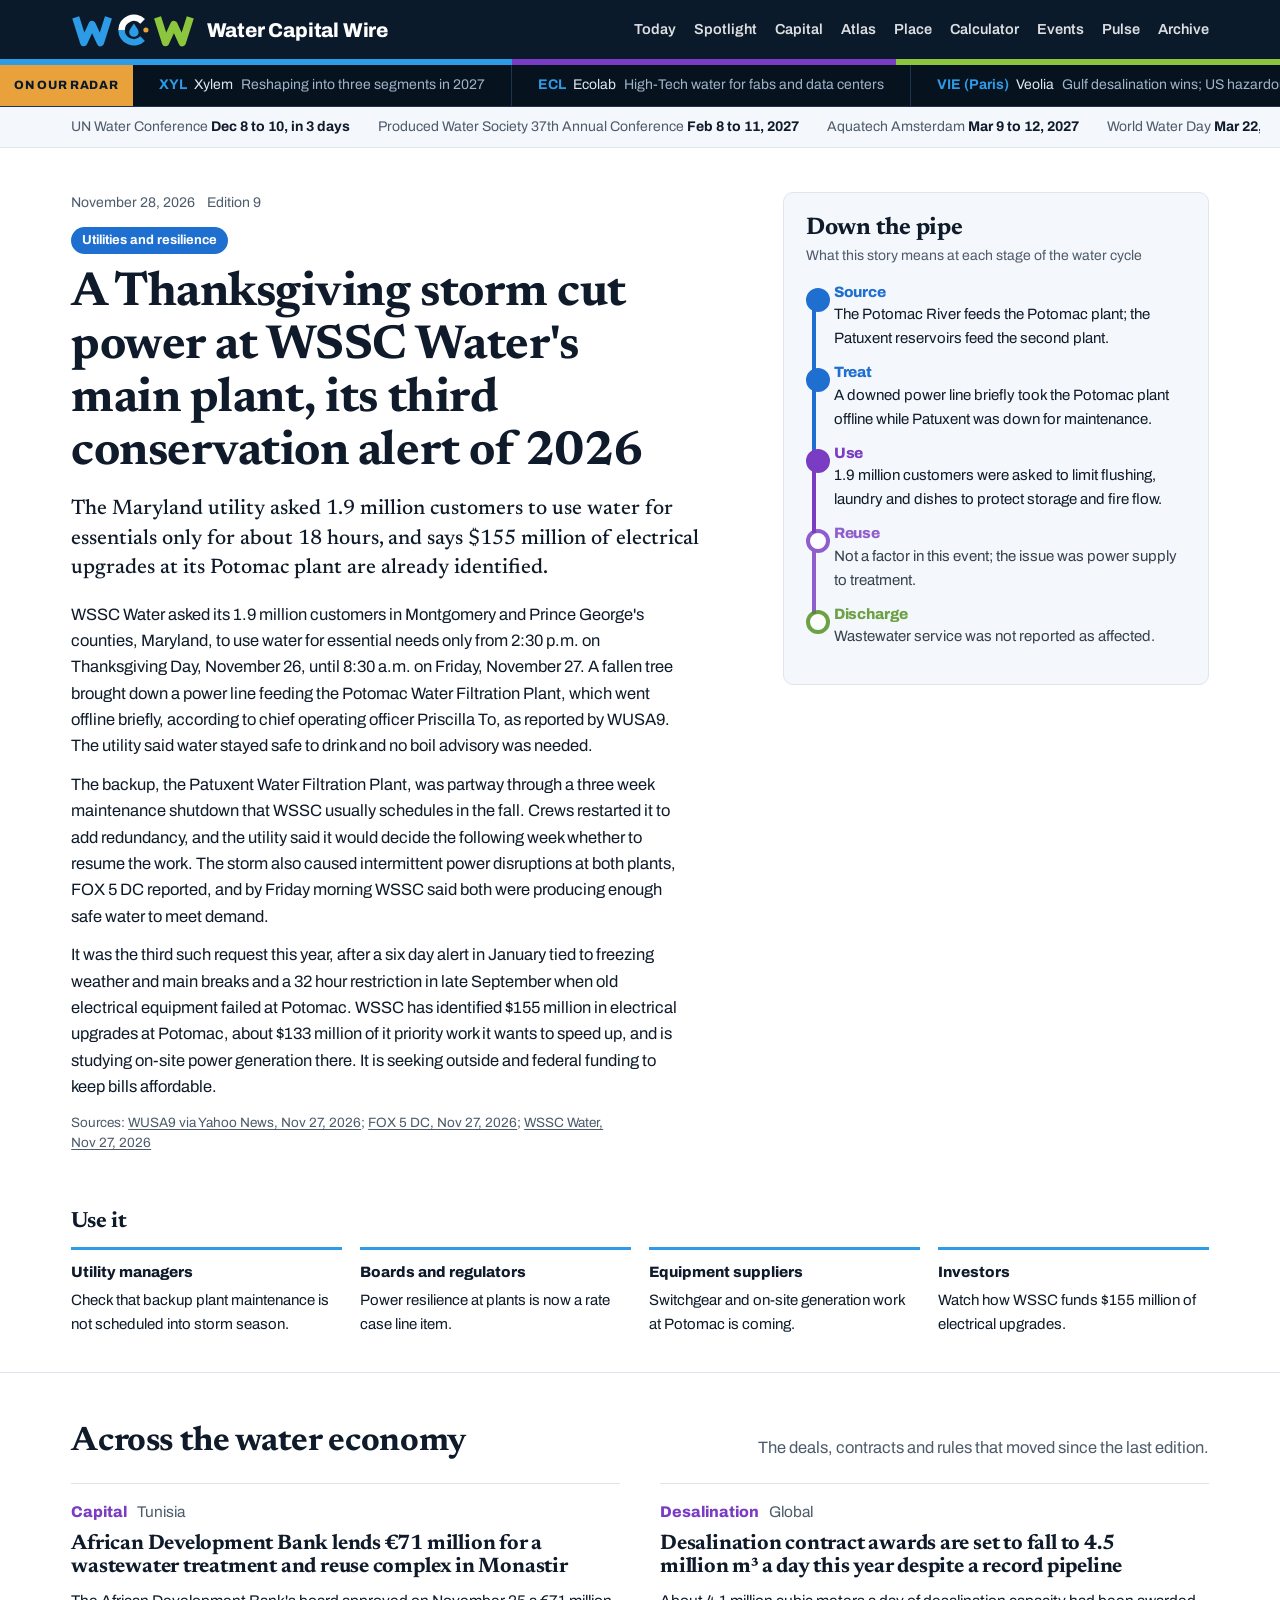
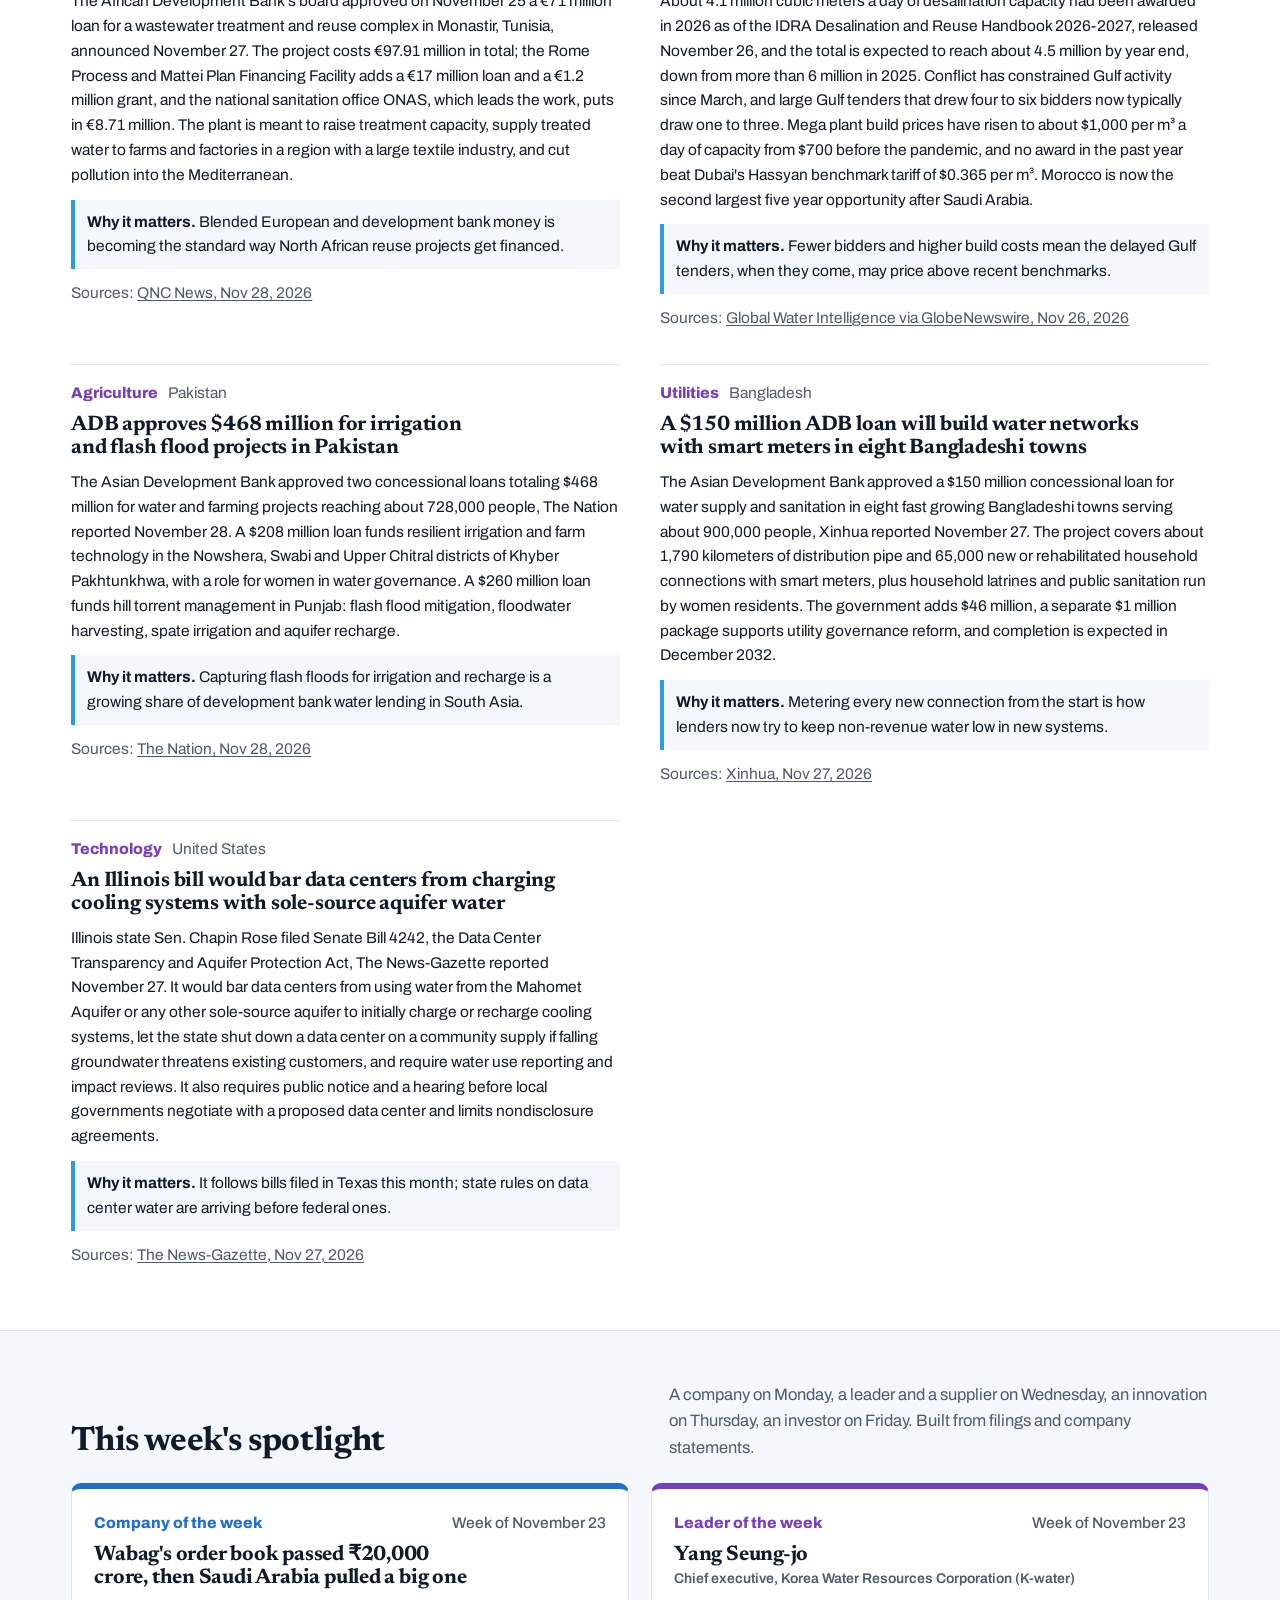
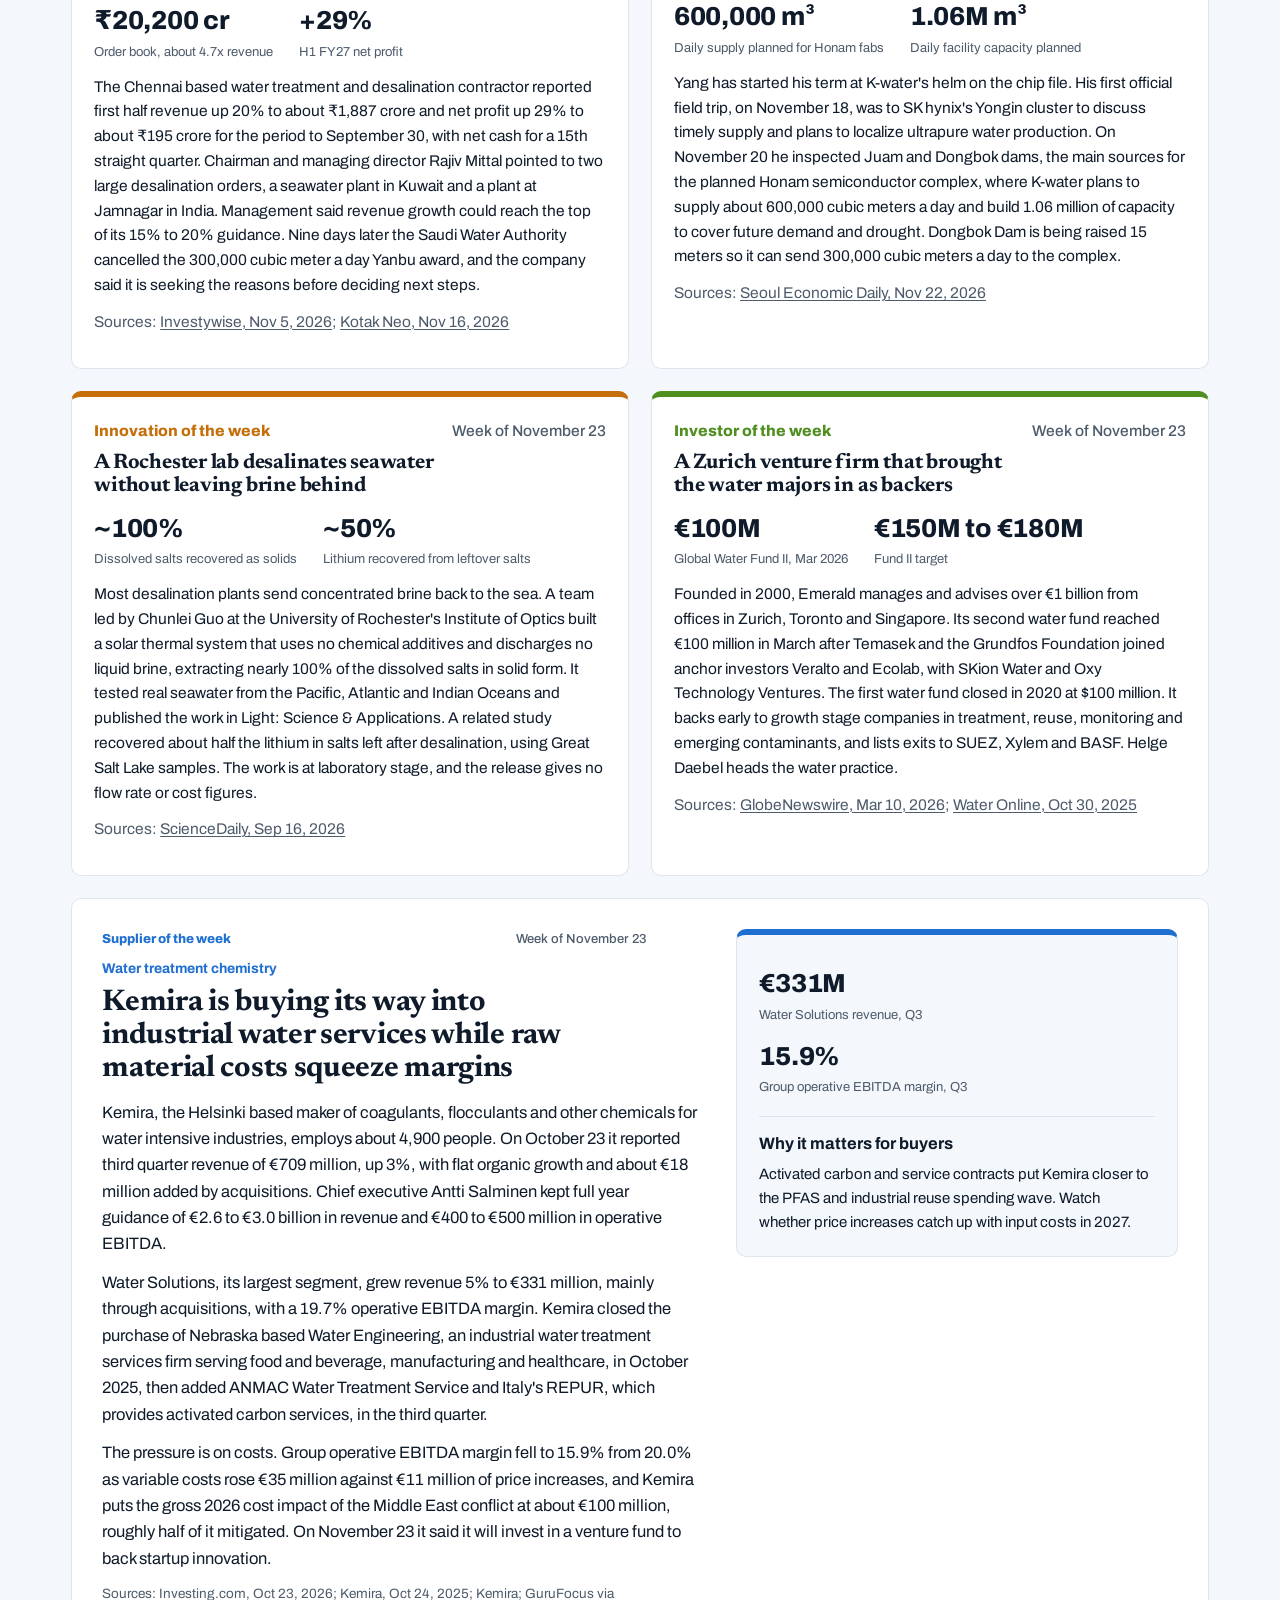
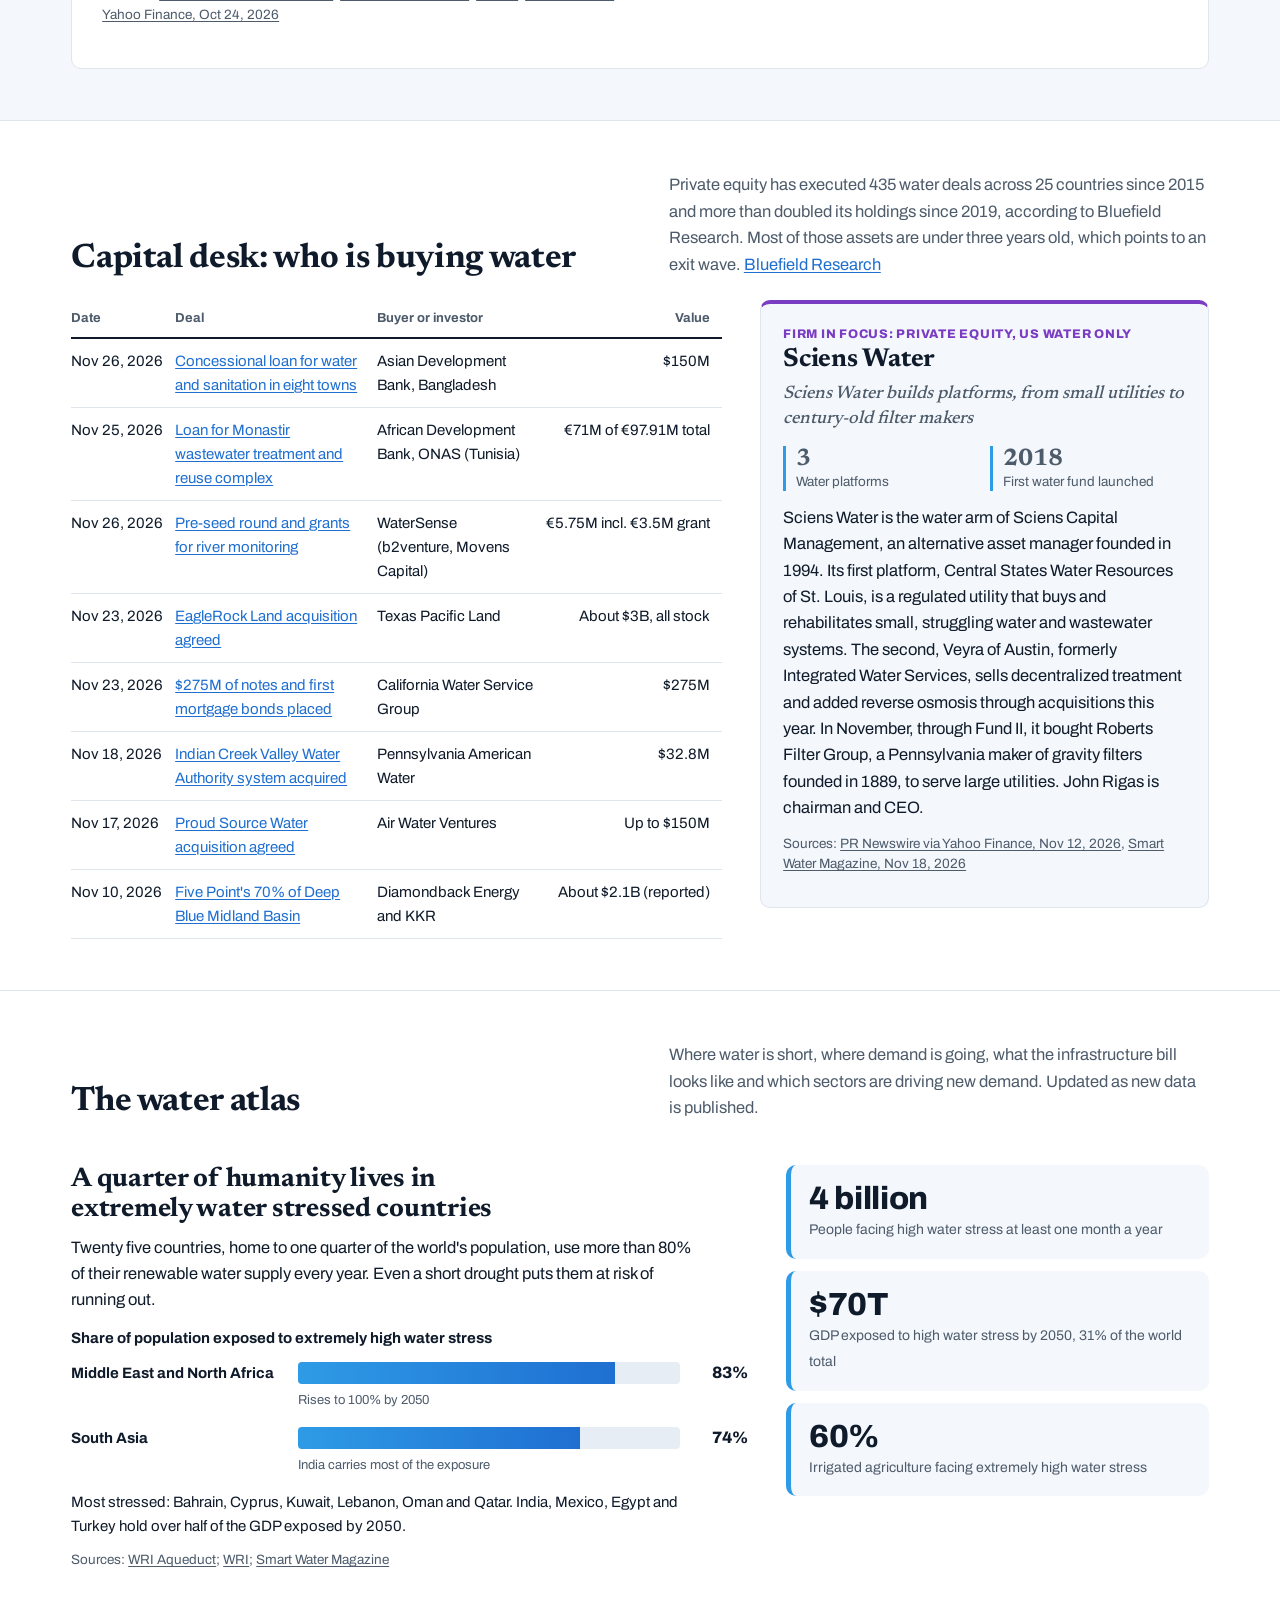
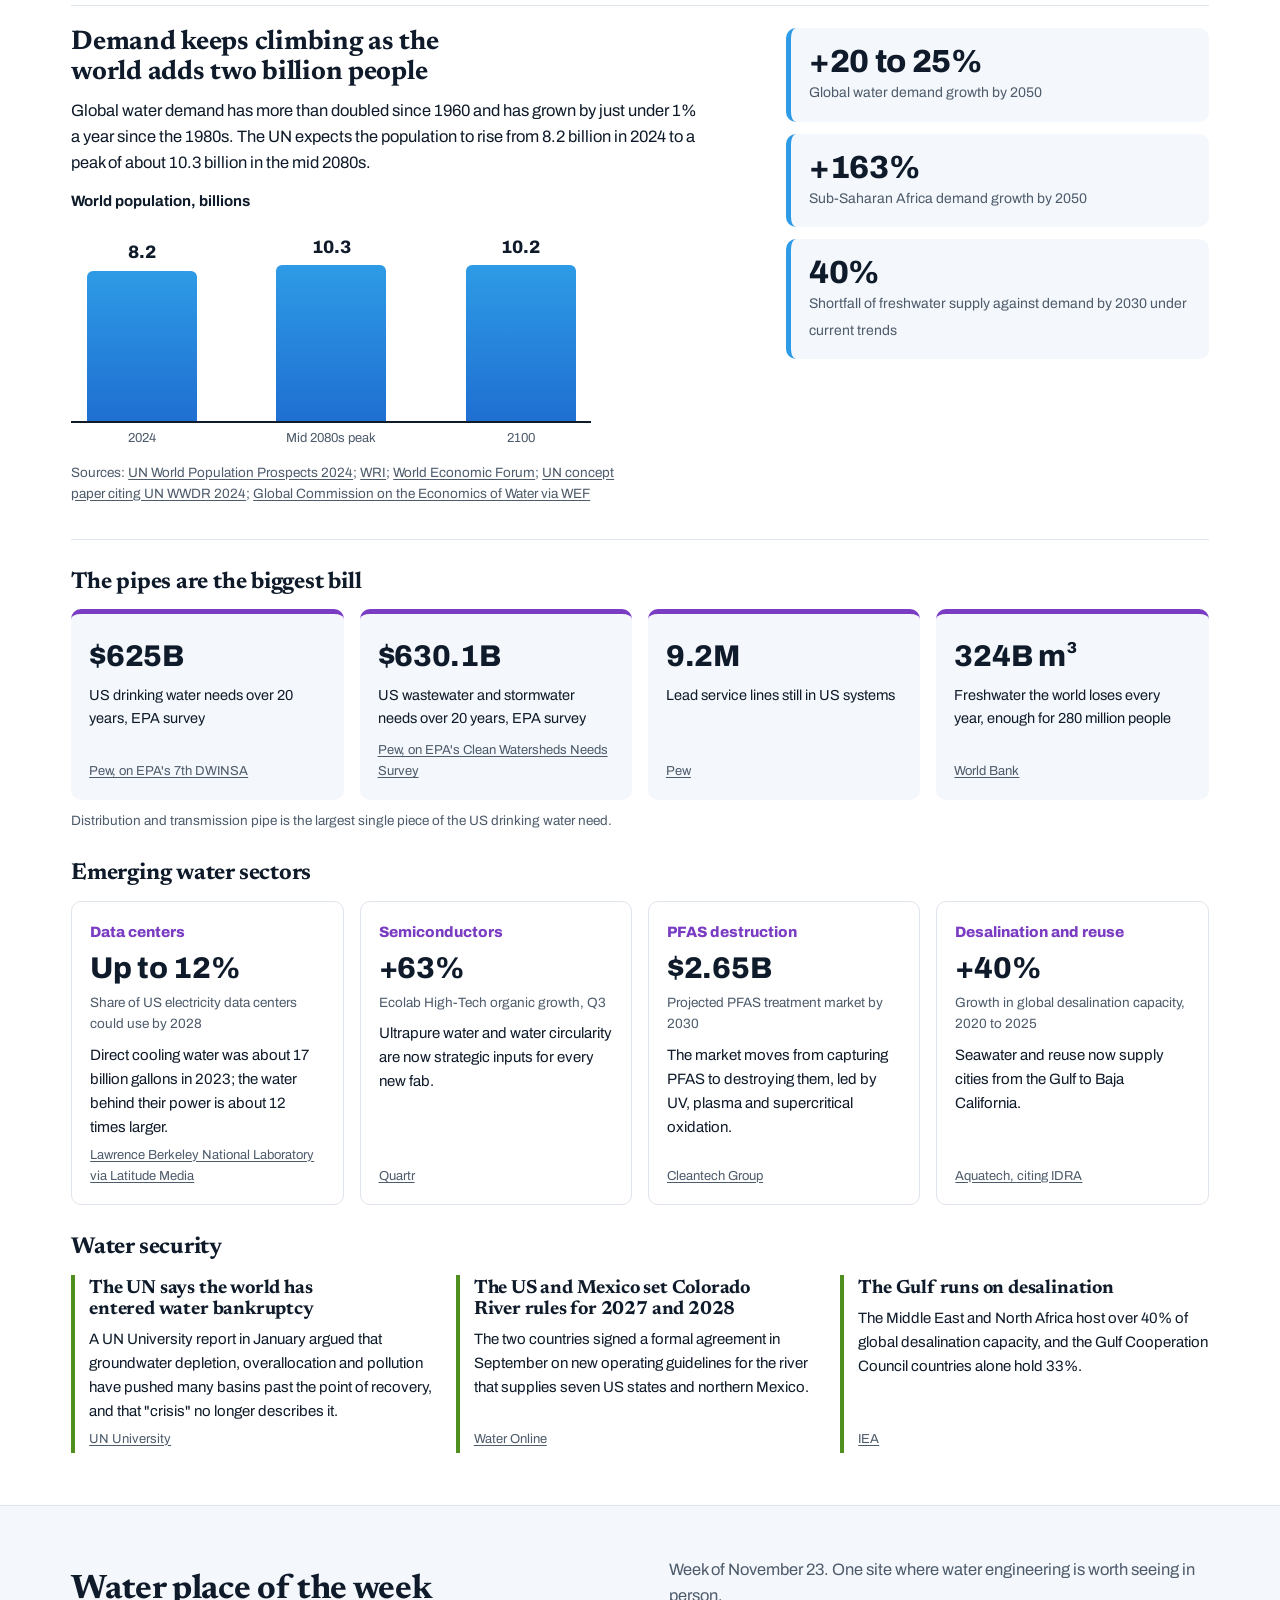
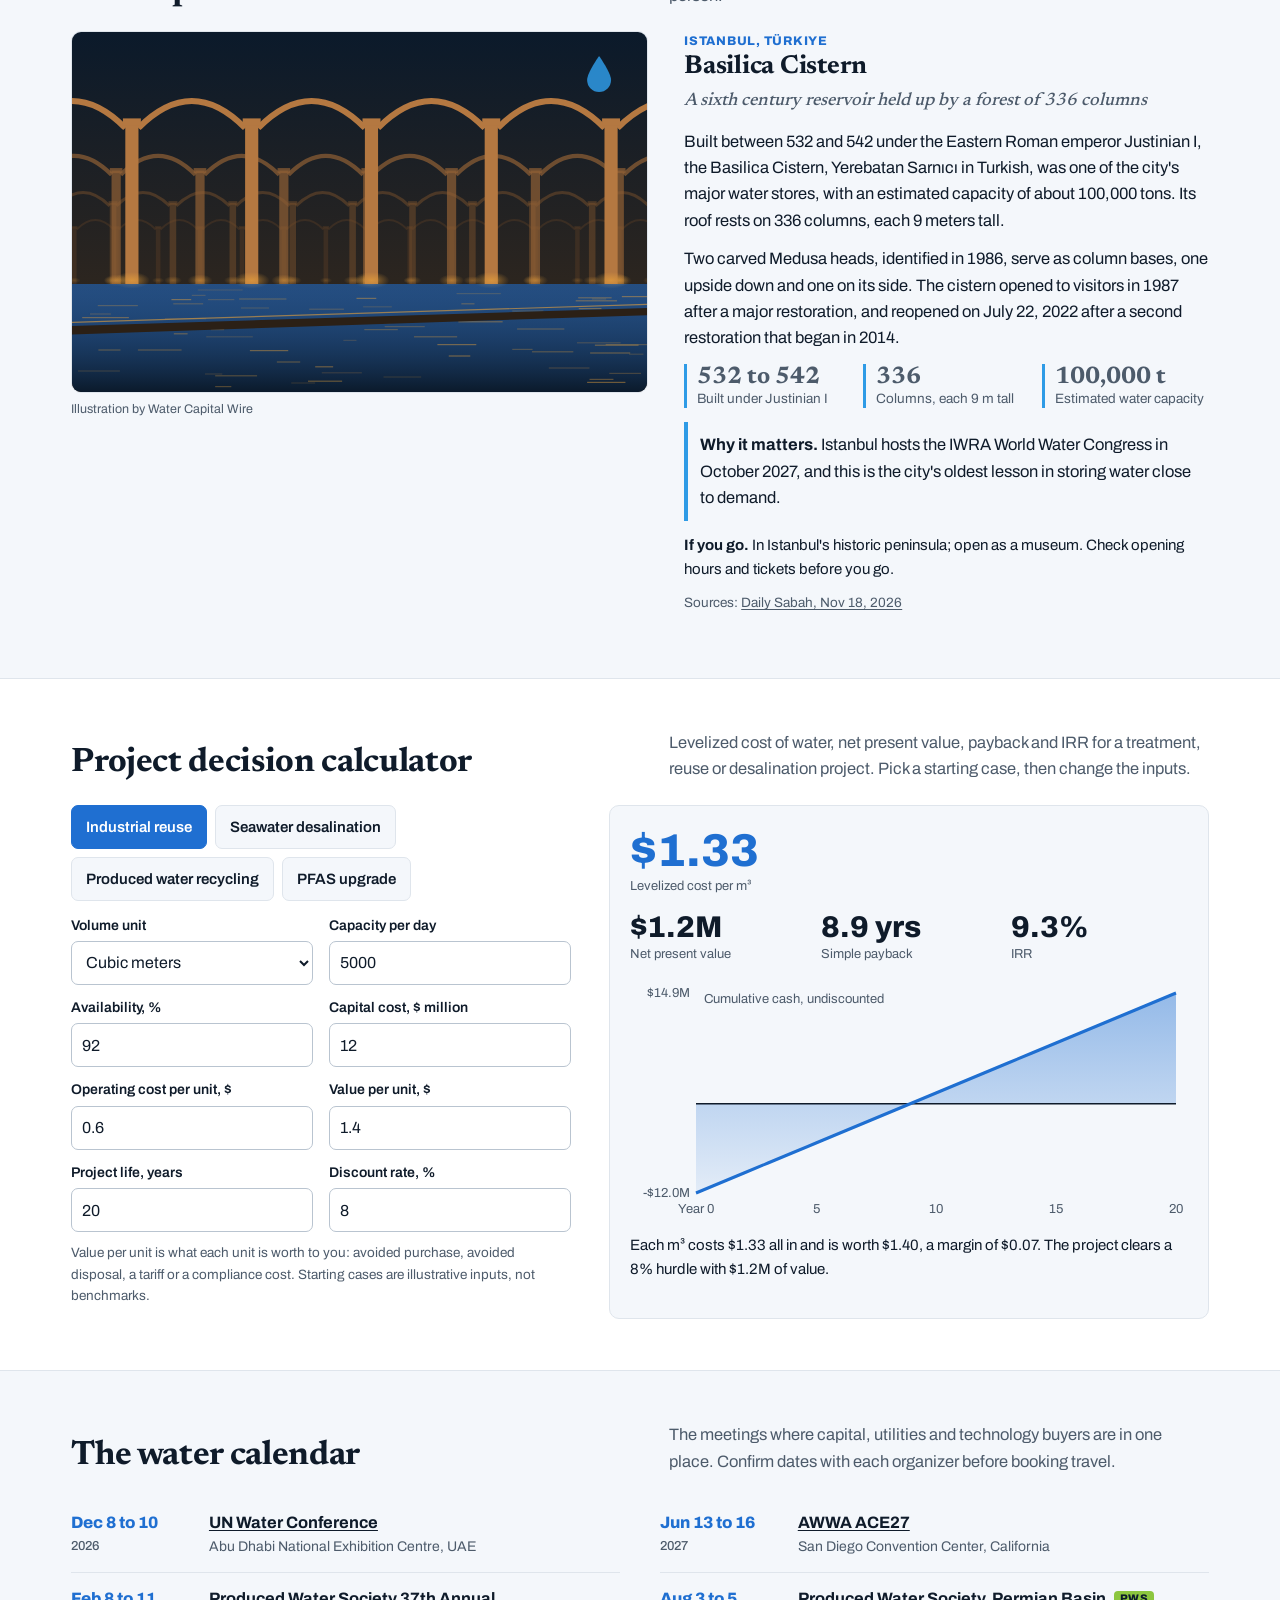
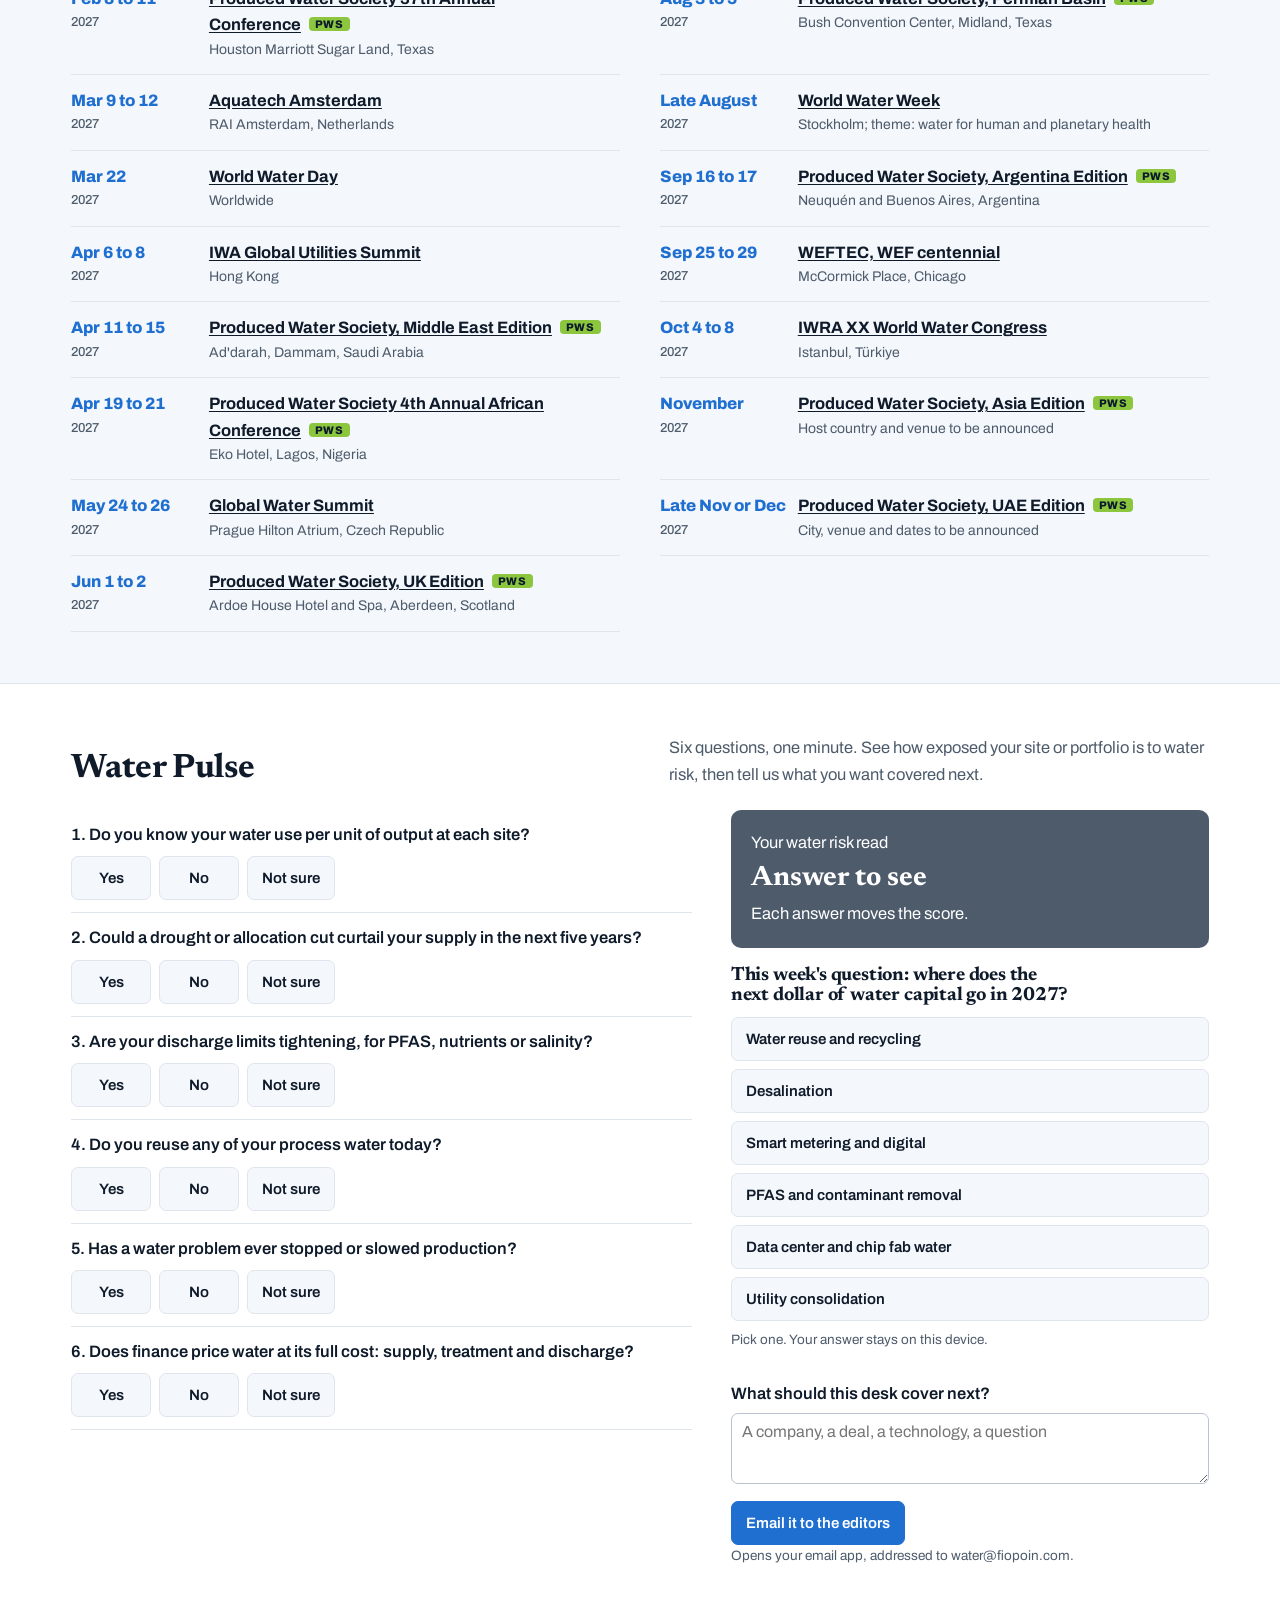
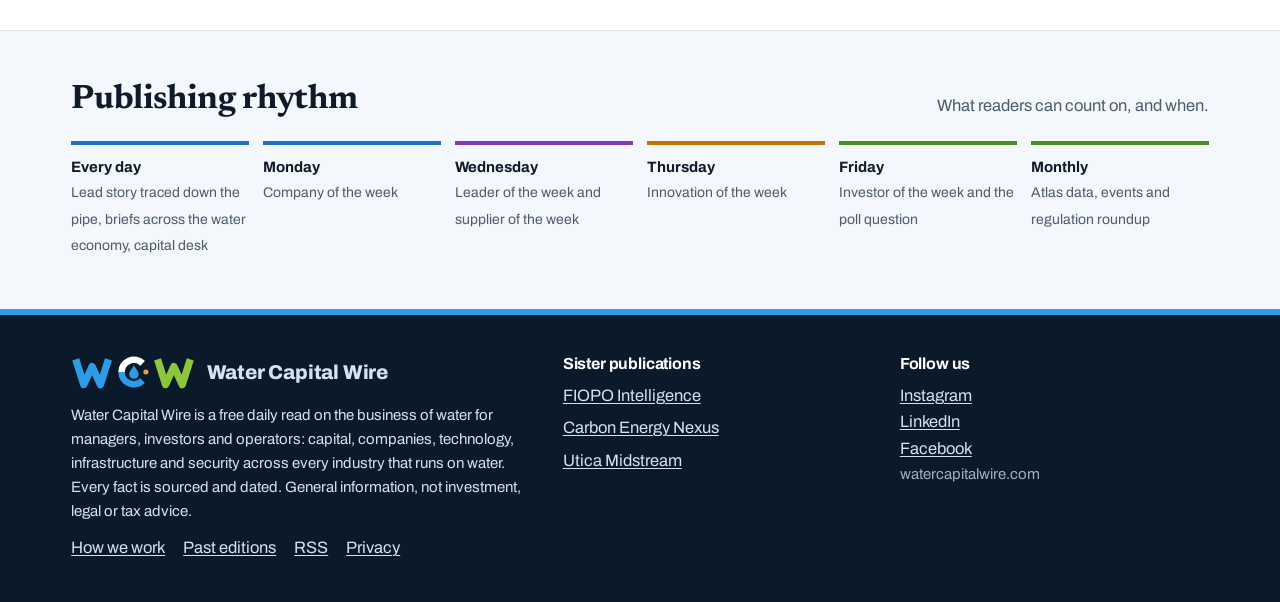
==== commit b3093114: "Edition 2026-11-28: Thanksgiving storm cuts power at WSSC Water's main plant Co-Authored-By: Claude " ====
--- a/index.html
+++ b/index.html
@@ -6,7 +6,7 @@
 <meta http-equiv="Content-Security-Policy" content="default-src 'self'; script-src 'self'; style-src 'self' 'unsafe-inline'; img-src 'self' data:; font-src 'self'; connect-src 'self'; object-src 'none'; base-uri 'self'; form-action 'self' mailto:; upgrade-insecure-requests">
 <meta name="referrer" content="strict-origin-when-cross-origin">
 <title>Water Capital Wire: Water Business News, Capital, Technology and Water Security</title>
-<meta name="description" content="Federal spending on Colorado River Basin water conservation fell from $675 million to $200 million across five programs in 18 months, a new report finds, as basin states still lack a deal on post-2026 rules.">
+<meta name="description" content="A Thanksgiving storm briefly knocked out power at WSSC Water&#39;s Potomac plant while its backup was down for maintenance, putting 1.9 million Maryland customers on essential use only for the third time in 2026.">
 <meta name="robots" content="index, follow, max-image-preview:large">
 <link rel="canonical" href="https://watercapitalwire.com/">
 
@@ -14,16 +14,16 @@
 <meta name="theme-color" content="#0b1a2b">
 <meta property="og:type" content="article">
 <meta property="og:site_name" content="Water Capital Wire">
-<meta property="og:title" content="Federal money for Colorado River water conservation fell by more than 70%, a new report finds">
-<meta property="og:description" content="Federal spending on Colorado River Basin water conservation fell from $675 million to $200 million across five programs in 18 months, a new report finds, as basin states still lack a deal on post-2026 rules.">
+<meta property="og:title" content="A Thanksgiving storm cut power at WSSC Water&#39;s main plant, its third conservation alert of 2026">
+<meta property="og:description" content="A Thanksgiving storm briefly knocked out power at WSSC Water&#39;s Potomac plant while its backup was down for maintenance, putting 1.9 million Maryland customers on essential use only for the third time in 2026.">
 <meta property="og:url" content="https://watercapitalwire.com/">
-<meta property="og:image" content="https://watercapitalwire.com/social/2026-11-27.png">
+<meta property="og:image" content="https://watercapitalwire.com/social/2026-11-28.png">
 <meta property="og:image:width" content="1080"><meta property="og:image:height" content="1350">
-<meta property="article:published_time" content="2026-11-27T04:17:00-06:00">
+<meta property="article:published_time" content="2026-11-28T04:17:00-06:00">
 <meta name="twitter:card" content="summary_large_image">
-<meta name="twitter:title" content="Federal money for Colorado River water conservation fell by more than 70%, a new report finds">
-<meta name="twitter:description" content="Federal spending on Colorado River Basin water conservation fell from $675 million to $200 million across five programs in 18 months, a new report finds, as basin states still lack a deal on post-2026 rules.">
-<meta name="twitter:image" content="https://watercapitalwire.com/social/2026-11-27.png">
+<meta name="twitter:title" content="A Thanksgiving storm cut power at WSSC Water&#39;s main plant, its third conservation alert of 2026">
+<meta name="twitter:description" content="A Thanksgiving storm briefly knocked out power at WSSC Water&#39;s Potomac plant while its backup was down for maintenance, putting 1.9 million Maryland customers on essential use only for the third time in 2026.">
+<meta name="twitter:image" content="https://watercapitalwire.com/social/2026-11-28.png">
 <link rel="icon" type="image/svg+xml" href="brand/wcw-icon.svg">
 <link rel="apple-touch-icon" href="brand/wcw-icon-180.png">
 <link rel="alternate" type="application/rss+xml" title="Water Capital Wire" href="feed.xml">
@@ -31,7 +31,7 @@
 <link rel="preload" href="assets/fonts/archivo-latin-400-normal.woff2" as="font" type="font/woff2" crossorigin>
 <link rel="stylesheet" href="assets/style.css?v=f85b350a">
 
-<script type="application/ld+json">{"@context": "https://schema.org", "@graph": [{"@type": "NewsMediaOrganization", "@id": "https://watercapitalwire.com/#org", "name": "Water Capital Wire", "url": "https://watercapitalwire.com/", "logo": {"@type": "ImageObject", "url": "https://watercapitalwire.com/brand/wcw-icon-512.png", "width": 512, "height": 512}, "description": "A free daily read on the business of water for managers, investors and operators: capital, companies, technology, infrastructure and water security, with every fact sourced and dated.", "sameAs": ["https://www.instagram.com/watercapitalwire/", "https://www.linkedin.com/company/watercapitalwire/", "https://www.facebook.com/1468106023047747"]}, {"@type": "NewsArticle", "@id": "https://watercapitalwire.com/#article", "headline": "Federal money for Colorado River water conservation fell by more than 70%, a new report finds", "description": "Federal spending on Colorado River Basin water conservation fell from $675 million to $200 million across five programs in 18 months, a new report finds, as basin states still lack a deal on post-2026 rules.", "url": "https://watercapitalwire.com/", "mainEntityOfPage": "https://watercapitalwire.com/", "image": ["https://watercapitalwire.com/social/2026-11-27.png"], "datePublished": "2026-11-27T04:17:00-06:00", "dateModified": "2026-11-27T04:17:00-06:00", "inLanguage": "en-US", "isAccessibleForFree": true, "articleSection": ["Drought and public funding", "Capital", "Reuse", "Utilities", "Technology"], "author": {"@id": "https://watercapitalwire.com/#org"}, "publisher": {"@id": "https://watercapitalwire.com/#org"}}, {"@type": "Person", "name": "Yang Seung-jo", "jobTitle": "Chief executive, Korea Water Resources Corporation (K-water)"}, {"@type": "WebSite", "@id": "https://watercapitalwire.com/#site", "name": "Water Capital Wire", "url": "https://watercapitalwire.com/", "publisher": {"@id": "https://watercapitalwire.com/#org"}, "inLanguage": "en-US"}]}</script>
+<script type="application/ld+json">{"@context": "https://schema.org", "@graph": [{"@type": "NewsMediaOrganization", "@id": "https://watercapitalwire.com/#org", "name": "Water Capital Wire", "url": "https://watercapitalwire.com/", "logo": {"@type": "ImageObject", "url": "https://watercapitalwire.com/brand/wcw-icon-512.png", "width": 512, "height": 512}, "description": "A free daily read on the business of water for managers, investors and operators: capital, companies, technology, infrastructure and water security, with every fact sourced and dated.", "sameAs": ["https://www.instagram.com/watercapitalwire/", "https://www.linkedin.com/company/watercapitalwire/", "https://www.facebook.com/1468106023047747"]}, {"@type": "NewsArticle", "@id": "https://watercapitalwire.com/#article", "headline": "A Thanksgiving storm cut power at WSSC Water's main plant, its third conservation alert of 2026", "description": "A Thanksgiving storm briefly knocked out power at WSSC Water's Potomac plant while its backup was down for maintenance, putting 1.9 million Maryland customers on essential use only for the third time in 2026.", "url": "https://watercapitalwire.com/", "mainEntityOfPage": "https://watercapitalwire.com/", "image": ["https://watercapitalwire.com/social/2026-11-28.png"], "datePublished": "2026-11-28T04:17:00-06:00", "dateModified": "2026-11-28T04:17:00-06:00", "inLanguage": "en-US", "isAccessibleForFree": true, "articleSection": ["Utilities and resilience", "Capital", "Desalination", "Agriculture", "Utilities", "Technology"], "author": {"@id": "https://watercapitalwire.com/#org"}, "publisher": {"@id": "https://watercapitalwire.com/#org"}}, {"@type": "Person", "name": "Yang Seung-jo", "jobTitle": "Chief executive, Korea Water Resources Corporation (K-water)"}, {"@type": "WebSite", "@id": "https://watercapitalwire.com/#site", "name": "Water Capital Wire", "url": "https://watercapitalwire.com/", "publisher": {"@id": "https://watercapitalwire.com/#org"}, "inLanguage": "en-US"}]}</script>
 </head>
 <body>
 <a class="skip" href="#main">Skip to content</a>
@@ -63,32 +63,32 @@
 <main id="main">
 <section id="today" class="wrap lead">
  <article class="story">
-  <p class="meta">November 27, 2026<span>Edition 8</span></p>
-  <p class="tag">Drought and public funding</p>
-  <h1>Federal money for Colorado River water conservation fell by more than 70%, a new report finds</h1>
-  <p class="dek">Funding across five Interior and Agriculture programs dropped from $675 million to $200 million over 18 months, the report says, just as the seven basin states remain without a deal on post-2026 river rules.</p>
-  <p>Federal spending on water conservation in the Colorado River Basin fell by more than 70% in the first 18 months of the current administration compared with the 18 months before, according to a report by the consultancies Prospect Partners and Hawk Eye Strategies, reported by KJZZ on November 26. Funding designated for water saving work across five major Interior Department and Agriculture Department programs dropped from $675 million to $200 million, the authors found.</p><p>The decline was steeper upstream. Federal investment fell 73.3% in the Upper Basin states of Colorado, New Mexico, Utah and Wyoming and 61.6% in the Lower Basin states of Arizona, California and Nevada. Co-author Bernie Kluger, a senior adviser to the Agriculture secretary in the previous administration, said much of the reduction came through deobligation, the canceling of existing contracts, affecting tens of thousands of agreements with farmers, ranchers and small businesses. The report also counts the Natural Resources Conservation Service workforce falling from 11,817 at the end of 2024 to 9,160 at the end of 2025.</p><p>The programs pay water users to cut use or upgrade irrigation, and they have been a main tool for keeping Lake Mead and Lake Powell from falling further after about 26 years of dry conditions. A coalition of businesses and environmental groups has called for $2 billion in new federal Colorado River spending. The states are still negotiating the rules that take over when current guidelines expire after 2026.</p>
-  <p class="src">Sources: <a href="https://kjzz.org/politics/2026-11-26/spending-on-colorado-river-water-conservation-down-by-70-under-trump-administration" rel="noopener">KJZZ, Nov 26, 2026</a></p>
+  <p class="meta">November 28, 2026<span>Edition 9</span></p>
+  <p class="tag">Utilities and resilience</p>
+  <h1>A Thanksgiving storm cut power at WSSC Water&#39;s main plant, its third conservation alert of 2026</h1>
+  <p class="dek">The Maryland utility asked 1.9 million customers to use water for essentials only for about 18 hours, and says $155 million of electrical upgrades at its Potomac plant are already identified.</p>
+  <p>WSSC Water asked its 1.9 million customers in Montgomery and Prince George&#39;s counties, Maryland, to use water for essential needs only from 2:30 p.m. on Thanksgiving Day, November 26, until 8:30 a.m. on Friday, November 27. A fallen tree brought down a power line feeding the Potomac Water Filtration Plant, which went offline briefly, according to chief operating officer Priscilla To, as reported by WUSA9. The utility said water stayed safe to drink and no boil advisory was needed.</p><p>The backup, the Patuxent Water Filtration Plant, was partway through a three week maintenance shutdown that WSSC usually schedules in the fall. Crews restarted it to add redundancy, and the utility said it would decide the following week whether to resume the work. The storm also caused intermittent power disruptions at both plants, FOX 5 DC reported, and by Friday morning WSSC said both were producing enough safe water to meet demand.</p><p>It was the third such request this year, after a six day alert in January tied to freezing weather and main breaks and a 32 hour restriction in late September when old electrical equipment failed at Potomac. WSSC has identified $155 million in electrical upgrades at Potomac, about $133 million of it priority work it wants to speed up, and is studying on-site power generation there. It is seeking outside and federal funding to keep bills affordable.</p>
+  <p class="src">Sources: <a href="https://www.yahoo.com/news/us/articles/wssc-water-defends-system-reliability-191149022.html" rel="noopener">WUSA9 via Yahoo News, Nov 27, 2026</a>; <a href="https://www.fox5dc.com/news/wssc-waters-essential-water-use-only-request-continues-1-9-million-maryland-customers" rel="noopener">FOX 5 DC, Nov 27, 2026</a>; <a href="https://www.wsscwater.com/news/2026/november/final-update-830-am-friday-november-27-2026-essential-water-use-only-request" rel="noopener">WSSC Water, Nov 27, 2026</a></p>
  </article>
  <aside class="cycle" aria-label="Down the pipe">
   <h2>Down the pipe</h2>
   <p class="cyc-sub">What this story means at each stage of the water cycle</p>
   
-  <div class="stop c-blue on"><h3>Source</h3><p>The Colorado River and its two big reservoirs, Lake Mead and Lake Powell, sit at historically low levels after about 26 dry years.</p></div>
-  
-  <div class="stop c-blue"><h3>Treat</h3><p>The programs fund conservation, not treatment; the water saved stays in the river system.</p></div>
-  
-  <div class="stop c-purple on"><h3>Use</h3><p>Farmers, ranchers and small businesses held the contracts that paid them to use less or irrigate more efficiently.</p></div>
-  
-  <div class="stop c-purple"><h3>Reuse</h3><p>Less federal cost share leaves cities and districts to weigh their own reuse and efficiency spending.</p></div>
-  
-  <div class="stop c-green on"><h3>Discharge</h3><p>Water left unused stays in the reservoirs, the buffer every basin state draws on in dry years.</p></div>
+  <div class="stop c-blue on"><h3>Source</h3><p>The Potomac River feeds the Potomac plant; the Patuxent reservoirs feed the second plant.</p></div>
+  
+  <div class="stop c-blue on"><h3>Treat</h3><p>A downed power line briefly took the Potomac plant offline while Patuxent was down for maintenance.</p></div>
+  
+  <div class="stop c-purple on"><h3>Use</h3><p>1.9 million customers were asked to limit flushing, laundry and dishes to protect storage and fire flow.</p></div>
+  
+  <div class="stop c-purple"><h3>Reuse</h3><p>Not a factor in this event; the issue was power supply to treatment.</p></div>
+  
+  <div class="stop c-green"><h3>Discharge</h3><p>Wastewater service was not reported as affected.</p></div>
   
  </aside>
 </section>
 <section class="wrap useit" aria-label="Use it">
  <h2>Use it</h2>
- <dl><div><dt>Irrigation districts</dt><dd>Plan for fewer federal dollars behind on-farm efficiency work.</dd></div><div><dt>Basin cities</dt><dd>Conservation gaps may fall back on local rates and budgets.</dd></div><div><dt>Ag equipment suppliers</dt><dd>Drip and canal lining orders tied to grants may slow.</dd></div><div><dt>Investors</dt><dd>Watch whether Congress backs the $2 billion request.</dd></div></dl>
+ <dl><div><dt>Utility managers</dt><dd>Check that backup plant maintenance is not scheduled into storm season.</dd></div><div><dt>Boards and regulators</dt><dd>Power resilience at plants is now a rate case line item.</dd></div><div><dt>Equipment suppliers</dt><dd>Switchgear and on-site generation work at Potomac is coming.</dd></div><div><dt>Investors</dt><dd>Watch how WSSC funds $155 million of electrical upgrades.</dd></div></dl>
 </section>
 
 <section class="band" id="briefs">
@@ -97,35 +97,43 @@
   <div class="briefs">
   
   <article class="brief" id="money">
-   <p class="bt"><span class="sec">Capital</span><span>Poland</span></p>
-   <h3>WaterSense raises €5.75 million in pre-seed money and grants for sensor-based river monitoring</h3>
-   <p>Warsaw&#39;s WaterSense announced on November 26 a combined €5.75 million, a pre-seed round co-led by b2venture and Movens Capital with vastpoint taking part, plus €3.5 million from Poland&#39;s National Centre for Research and Development. Founded by Filip Budny from his doctoral work at Warsaw University of Technology, it runs autonomous stations with low cost printed sensors that are swapped automatically, and sells the data by subscription. It reports more than 80 monitoring points for over 30 customers in four European countries and plans continuous monitoring of the Oder River.</p>
-   <p class="why"><b>Why it matters.</b> Grant money doing most of the lifting in an early round is a common pattern in European water monitoring startups.</p>
-   <p class="src">Sources: <a href="https://www.unite.ai/watersense-raises-5-75m-in-pre-seed-and-grants-for-ai-water-monitoring/" rel="noopener">Unite.AI, Nov 26, 2026</a>; <a href="https://www.thesaasnews.com/news/watersense-raises-5-75m-pre-seed" rel="noopener">The SaaS News, Nov 27, 2026</a></p>
+   <p class="bt"><span class="sec">Capital</span><span>Tunisia</span></p>
+   <h3>African Development Bank lends €71 million for a wastewater treatment and reuse complex in Monastir</h3>
+   <p>The African Development Bank&#39;s board approved on November 25 a €71 million loan for a wastewater treatment and reuse complex in Monastir, Tunisia, announced November 27. The project costs €97.91 million in total; the Rome Process and Mattei Plan Financing Facility adds a €17 million loan and a €1.2 million grant, and the national sanitation office ONAS, which leads the work, puts in €8.71 million. The plant is meant to raise treatment capacity, supply treated water to farms and factories in a region with a large textile industry, and cut pollution into the Mediterranean.</p>
+   <p class="why"><b>Why it matters.</b> Blended European and development bank money is becoming the standard way North African reuse projects get financed.</p>
+   <p class="src">Sources: <a href="https://qncnews.com/2026/11/28/african-development-bank-commits-71-million-euros-to-wastewater-treatment-and-reuse-project-in-monastir/" rel="noopener">QNC News, Nov 28, 2026</a></p>
   </article>
   
   <article class="brief" id="world">
-   <p class="bt"><span class="sec">Reuse</span><span>Global</span></p>
-   <h3>The world added 21.1 million m³ a day of water reuse capacity in 2025, led by record additions in China</h3>
-   <p>New installed wastewater reuse capacity reached 21.1 million cubic meters a day in 2025, the second highest annual total on record, according to the IDRA Desalination and Reuse Handbook 2026-2027 from Global Water Intelligence, released November 26. Global installed reuse capacity now exceeds 225 million m³ a day. China&#39;s new five year plan raises its reuse target for water scarce cities to 30% from 25%, and India has proposed 20% by 2027-28 and 50% by 2030-31. The handbook notes that California&#39;s largest utilities missed their reuse projections by a third.</p>
-   <p class="why"><b>Why it matters.</b> Chip fabs and data centers drive Asia&#39;s largest industrial reuse projects, while Gulf and North African reuse goes mostly to irrigation.</p>
-   <p class="src">Sources: <a href="https://www.globenewswire.com/news-release/2026/11/26/3410727/0/en/water-reuse-adds-21-1-million-m-d-in-2025-second-highest-on-record-finds-idra-desalination-reuse-handbook-2026-2027.html" rel="noopener">Global Water Intelligence via GlobeNewswire, Nov 26, 2026</a></p>
-  </article>
-  
-  <article class="brief" id="thames">
-   <p class="bt"><span class="sec">Utilities</span><span>United Kingdom</span></p>
-   <h3>Thames Water is in the High Court today asking to put its debt extension to creditors</h3>
-   <p>Thames Water returns to the English High Court on November 27 for a convening hearing on two restructuring plans that would move all senior secured debt due in 2027 to March 2028. Creditors holding more than £12 billion of secured debt have signed up, and interest keeps being paid. If the court agrees, creditors vote on December 17, a sanction hearing follows on January 13 and the deal would take effect around early February. Separately, senior creditors agreed a £2.4 billion super senior facility, with up to £600 million first, extending liquidity into autumn 2027.</p>
-   <p class="why"><b>Why it matters.</b> The extension buys time for a full recapitalisation that 9fin&#39;s sources say could reach Ofwat as early as December.</p>
-   <p class="src">Sources: <a href="https://www.thameswater.co.uk/news/2026/nov/rp15-tsa-and-psl-announcement" rel="noopener">Thames Water, Nov 9, 2026</a>; <a href="https://www.9fin.com/insights/thames-water-extend-2027-debt-recap" rel="noopener">9fin, Nov 26, 2026</a></p>
-  </article>
-  
-  <article class="brief" id="texas">
+   <p class="bt"><span class="sec">Desalination</span><span>Global</span></p>
+   <h3>Desalination contract awards are set to fall to 4.5 million m³ a day this year despite a record pipeline</h3>
+   <p>About 4.1 million cubic meters a day of desalination capacity had been awarded in 2026 as of the IDRA Desalination and Reuse Handbook 2026-2027, released November 26, and the total is expected to reach about 4.5 million by year end, down from more than 6 million in 2025. Conflict has constrained Gulf activity since March, and large Gulf tenders that drew four to six bidders now typically draw one to three. Mega plant build prices have risen to about $1,000 per m³ a day of capacity from $700 before the pandemic, and no award in the past year beat Dubai&#39;s Hassyan benchmark tariff of $0.365 per m³. Morocco is now the second largest five year opportunity after Saudi Arabia.</p>
+   <p class="why"><b>Why it matters.</b> Fewer bidders and higher build costs mean the delayed Gulf tenders, when they come, may price above recent benchmarks.</p>
+   <p class="src">Sources: <a href="https://www.financialcontent.com/article/gnwcq-2026-11-26-desalination-contract-awards-expected-to-fall-to-45-million-md-despite-record-pipeline-finds-idra-handbook-2026-2027" rel="noopener">Global Water Intelligence via GlobeNewswire, Nov 26, 2026</a></p>
+  </article>
+  
+  <article class="brief" id="pakistan">
+   <p class="bt"><span class="sec">Agriculture</span><span>Pakistan</span></p>
+   <h3>ADB approves $468 million for irrigation and flash flood projects in Pakistan</h3>
+   <p>The Asian Development Bank approved two concessional loans totaling $468 million for water and farming projects reaching about 728,000 people, The Nation reported November 28. A $208 million loan funds resilient irrigation and farm technology in the Nowshera, Swabi and Upper Chitral districts of Khyber Pakhtunkhwa, with a role for women in water governance. A $260 million loan funds hill torrent management in Punjab: flash flood mitigation, floodwater harvesting, spate irrigation and aquifer recharge.</p>
+   <p class="why"><b>Why it matters.</b> Capturing flash floods for irrigation and recharge is a growing share of development bank water lending in South Asia.</p>
+   <p class="src">Sources: <a href="https://www.nation.com.pk/28-Nov-2026/adb-approves-dollar-468m-loans-water-agri-projects-kp-punjab" rel="noopener">The Nation, Nov 28, 2026</a></p>
+  </article>
+  
+  <article class="brief" id="bangladesh">
+   <p class="bt"><span class="sec">Utilities</span><span>Bangladesh</span></p>
+   <h3>A $150 million ADB loan will build water networks with smart meters in eight Bangladeshi towns</h3>
+   <p>The Asian Development Bank approved a $150 million concessional loan for water supply and sanitation in eight fast growing Bangladeshi towns serving about 900,000 people, Xinhua reported November 27. The project covers about 1,790 kilometers of distribution pipe and 65,000 new or rehabilitated household connections with smart meters, plus household latrines and public sanitation run by women residents. The government adds $46 million, a separate $1 million package supports utility governance reform, and completion is expected in December 2032.</p>
+   <p class="why"><b>Why it matters.</b> Metering every new connection from the start is how lenders now try to keep non-revenue water low in new systems.</p>
+   <p class="src">Sources: <a href="https://english.news.cn/asiapacific/20261127/3f68efb0b5664dae88ec09816d1bd4df/c.html" rel="noopener">Xinhua, Nov 27, 2026</a></p>
+  </article>
+  
+  <article class="brief" id="illinois">
    <p class="bt"><span class="sec">Technology</span><span>United States</span></p>
-   <h3>Texas lawmakers file data center bills, two aimed at water use, ahead of the 2027 session</h3>
-   <p>More than two dozen data center bills have been filed since prefiling opened on November 9, Community Impact reported on November 26. On water, HB 529 from Rep. Salman Bhojani would require developers to report water use to the state, and SB 338 from Sen. Charles Perry would govern state rules on data centers&#39; electricity use, water consumption and cooling. Other bills would repeal the state sales tax exemption for data centers or require local approval before new ones are built. The 140 day session opens January 12.</p>
-   <p class="why"><b>Why it matters.</b> Mandatory water reporting in Texas would give utilities and investors data the industry has rarely published.</p>
-   <p class="src">Sources: <a href="https://communityimpact.com/central-austin/texas-legislature/here-are-19-data-center-bills-filed-by-texas-lawmakers-ahead-of-2027/" rel="noopener">Community Impact, Nov 26, 2026</a></p>
+   <h3>An Illinois bill would bar data centers from charging cooling systems with sole-source aquifer water</h3>
+   <p>Illinois state Sen. Chapin Rose filed Senate Bill 4242, the Data Center Transparency and Aquifer Protection Act, The News-Gazette reported November 27. It would bar data centers from using water from the Mahomet Aquifer or any other sole-source aquifer to initially charge or recharge cooling systems, let the state shut down a data center on a community supply if falling groundwater threatens existing customers, and require water use reporting and impact reviews. It also requires public notice and a hearing before local governments negotiate with a proposed data center and limits nondisclosure agreements.</p>
+   <p class="why"><b>Why it matters.</b> It follows bills filed in Texas this month; state rules on data center water are arriving before federal ones.</p>
+   <p class="src">Sources: <a href="https://www.news-gazette.com/news/local/politics/rose-files-bill-targeting-data-center-water-use-transparency/article_6bbf3f11-3911-4ace-926e-4dae2e57fdb6.html" rel="noopener">The News-Gazette, Nov 27, 2026</a></p>
   </article>
   
   </div>
@@ -199,7 +207,7 @@
   <div class="two">
    <div class="scroll"><table class="stack">
     <thead><tr><th scope="col">Date</th><th scope="col">Deal</th><th scope="col">Buyer or investor</th><th scope="col" class="r">Value</th></tr></thead>
-    <tbody><tr><td class="nowrap" data-l="Date">Nov 26, 2026</td><td data-l="Deal"><a href="https://www.unite.ai/watersense-raises-5-75m-in-pre-seed-and-grants-for-ai-water-monitoring/" rel="noopener">Pre-seed round and grants for river monitoring</a></td><td data-l="Buyer">WaterSense (b2venture, Movens Capital)</td><td class="r nowrap" data-l="Value">€5.75M incl. €3.5M grant</td></tr><tr><td class="nowrap" data-l="Date">Nov 23, 2026</td><td data-l="Deal"><a href="https://www.worldoil.com/news/2026/11/23/texas-pacific-land-agrees-3-billion-eaglerock-deal-to-scale-permian-water-platform/" rel="noopener">EagleRock Land acquisition agreed</a></td><td data-l="Buyer">Texas Pacific Land</td><td class="r nowrap" data-l="Value">About $3B, all stock</td></tr><tr><td class="nowrap" data-l="Date">Nov 23, 2026</td><td data-l="Deal"><a href="https://www.globenewswire.com/news-release/2026/11/23/3408895/0/en/california-water-service-group-finalizes-sale-of-125-million-of-senior-unsecured-notes-and-california-water-service-company-finalizes-sale-of-150-million-of-first-mortgage-bonds.html" rel="noopener">$275M of notes and first mortgage bonds placed</a></td><td data-l="Buyer">California Water Service Group</td><td class="r nowrap" data-l="Value">$275M</td></tr><tr><td class="nowrap" data-l="Date">Nov 18, 2026</td><td data-l="Deal"><a href="https://finviz.com/news/424949/pennsylvania-american-water-completes-acquisition-of-the-indian-creek-valley-water-authority-water-system" rel="noopener">Indian Creek Valley Water Authority system acquired</a></td><td data-l="Buyer">Pennsylvania American Water</td><td class="r nowrap" data-l="Value">$32.8M</td></tr><tr><td class="nowrap" data-l="Date">Nov 17, 2026</td><td data-l="Deal"><a href="https://www.foodbev.com/news/air-water-ventures-to-acquire-proud-source-water-in-150m-deal" rel="noopener">Proud Source Water acquisition agreed</a></td><td data-l="Buyer">Air Water Ventures</td><td class="r nowrap" data-l="Value">Up to $150M</td></tr><tr><td class="nowrap" data-l="Date">Nov 10, 2026</td><td data-l="Deal"><a href="https://www.ogj.com/general-interest/companies/news/55417839/diamondback-kkr-to-jointly-own-entirety-of-midland-basin-water-network-deep-blue" rel="noopener">Five Point&#39;s 70% of Deep Blue Midland Basin</a></td><td data-l="Buyer">Diamondback Energy and KKR</td><td class="r nowrap" data-l="Value">About $2.1B (reported)</td></tr><tr><td class="nowrap" data-l="Date">Nov 9, 2026</td><td data-l="Deal"><a href="https://finance.yahoo.com/energy/articles/sciens-water-acquires-roberts-filter-220000737.html" rel="noopener">Roberts Filter Group acquired</a></td><td data-l="Buyer">Sciens Water Opportunities Fund II</td><td class="r nowrap" data-l="Value">Not disclosed</td></tr><tr><td class="nowrap" data-l="Date">Nov 6, 2026</td><td data-l="Deal"><a href="https://smartwatermagazine.com/news/smart-water-magazine/illinois-regulator-approves-american-water-essential-utilities-merger-fourth-state-clearance" rel="noopener">Illinois approves American Water and Essential merger</a></td><td data-l="Buyer">American Water, Essential Utilities</td><td class="r nowrap" data-l="Value">All stock</td></tr></tbody>
+    <tbody><tr><td class="nowrap" data-l="Date">Nov 26, 2026</td><td data-l="Deal"><a href="https://english.news.cn/asiapacific/20261127/3f68efb0b5664dae88ec09816d1bd4df/c.html" rel="noopener">Concessional loan for water and sanitation in eight towns</a></td><td data-l="Buyer">Asian Development Bank, Bangladesh</td><td class="r nowrap" data-l="Value">$150M</td></tr><tr><td class="nowrap" data-l="Date">Nov 25, 2026</td><td data-l="Deal"><a href="https://qncnews.com/2026/11/28/african-development-bank-commits-71-million-euros-to-wastewater-treatment-and-reuse-project-in-monastir/" rel="noopener">Loan for Monastir wastewater treatment and reuse complex</a></td><td data-l="Buyer">African Development Bank, ONAS (Tunisia)</td><td class="r nowrap" data-l="Value">€71M of €97.91M total</td></tr><tr><td class="nowrap" data-l="Date">Nov 26, 2026</td><td data-l="Deal"><a href="https://www.unite.ai/watersense-raises-5-75m-in-pre-seed-and-grants-for-ai-water-monitoring/" rel="noopener">Pre-seed round and grants for river monitoring</a></td><td data-l="Buyer">WaterSense (b2venture, Movens Capital)</td><td class="r nowrap" data-l="Value">€5.75M incl. €3.5M grant</td></tr><tr><td class="nowrap" data-l="Date">Nov 23, 2026</td><td data-l="Deal"><a href="https://www.worldoil.com/news/2026/11/23/texas-pacific-land-agrees-3-billion-eaglerock-deal-to-scale-permian-water-platform/" rel="noopener">EagleRock Land acquisition agreed</a></td><td data-l="Buyer">Texas Pacific Land</td><td class="r nowrap" data-l="Value">About $3B, all stock</td></tr><tr><td class="nowrap" data-l="Date">Nov 23, 2026</td><td data-l="Deal"><a href="https://www.globenewswire.com/news-release/2026/11/23/3408895/0/en/california-water-service-group-finalizes-sale-of-125-million-of-senior-unsecured-notes-and-california-water-service-company-finalizes-sale-of-150-million-of-first-mortgage-bonds.html" rel="noopener">$275M of notes and first mortgage bonds placed</a></td><td data-l="Buyer">California Water Service Group</td><td class="r nowrap" data-l="Value">$275M</td></tr><tr><td class="nowrap" data-l="Date">Nov 18, 2026</td><td data-l="Deal"><a href="https://finviz.com/news/424949/pennsylvania-american-water-completes-acquisition-of-the-indian-creek-valley-water-authority-water-system" rel="noopener">Indian Creek Valley Water Authority system acquired</a></td><td data-l="Buyer">Pennsylvania American Water</td><td class="r nowrap" data-l="Value">$32.8M</td></tr><tr><td class="nowrap" data-l="Date">Nov 17, 2026</td><td data-l="Deal"><a href="https://www.foodbev.com/news/air-water-ventures-to-acquire-proud-source-water-in-150m-deal" rel="noopener">Proud Source Water acquisition agreed</a></td><td data-l="Buyer">Air Water Ventures</td><td class="r nowrap" data-l="Value">Up to $150M</td></tr><tr><td class="nowrap" data-l="Date">Nov 10, 2026</td><td data-l="Deal"><a href="https://www.ogj.com/general-interest/companies/news/55417839/diamondback-kkr-to-jointly-own-entirety-of-midland-basin-water-network-deep-blue" rel="noopener">Five Point&#39;s 70% of Deep Blue Midland Basin</a></td><td data-l="Buyer">Diamondback Energy and KKR</td><td class="r nowrap" data-l="Value">About $2.1B (reported)</td></tr></tbody>
    </table></div>
    <aside class="firmspot">
     <p class="kick">Firm in focus: Private equity, US water only</p>
